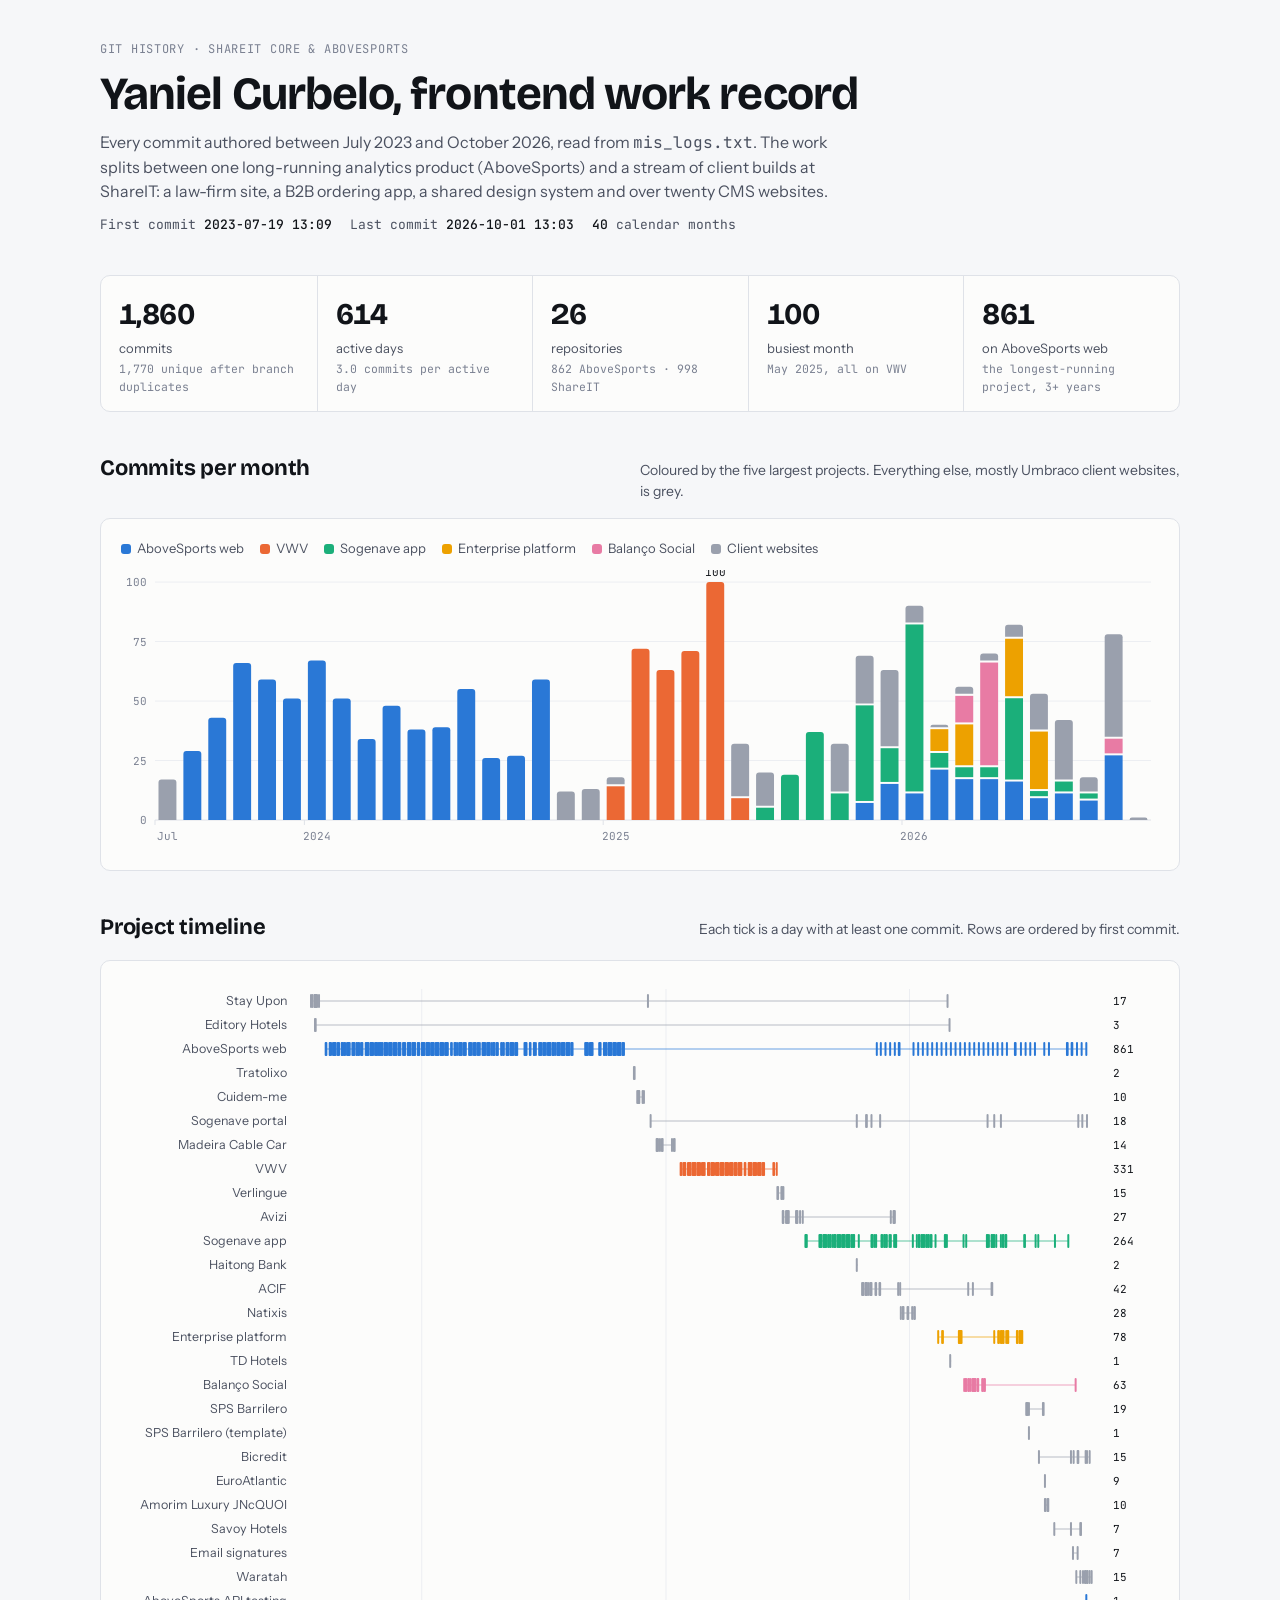
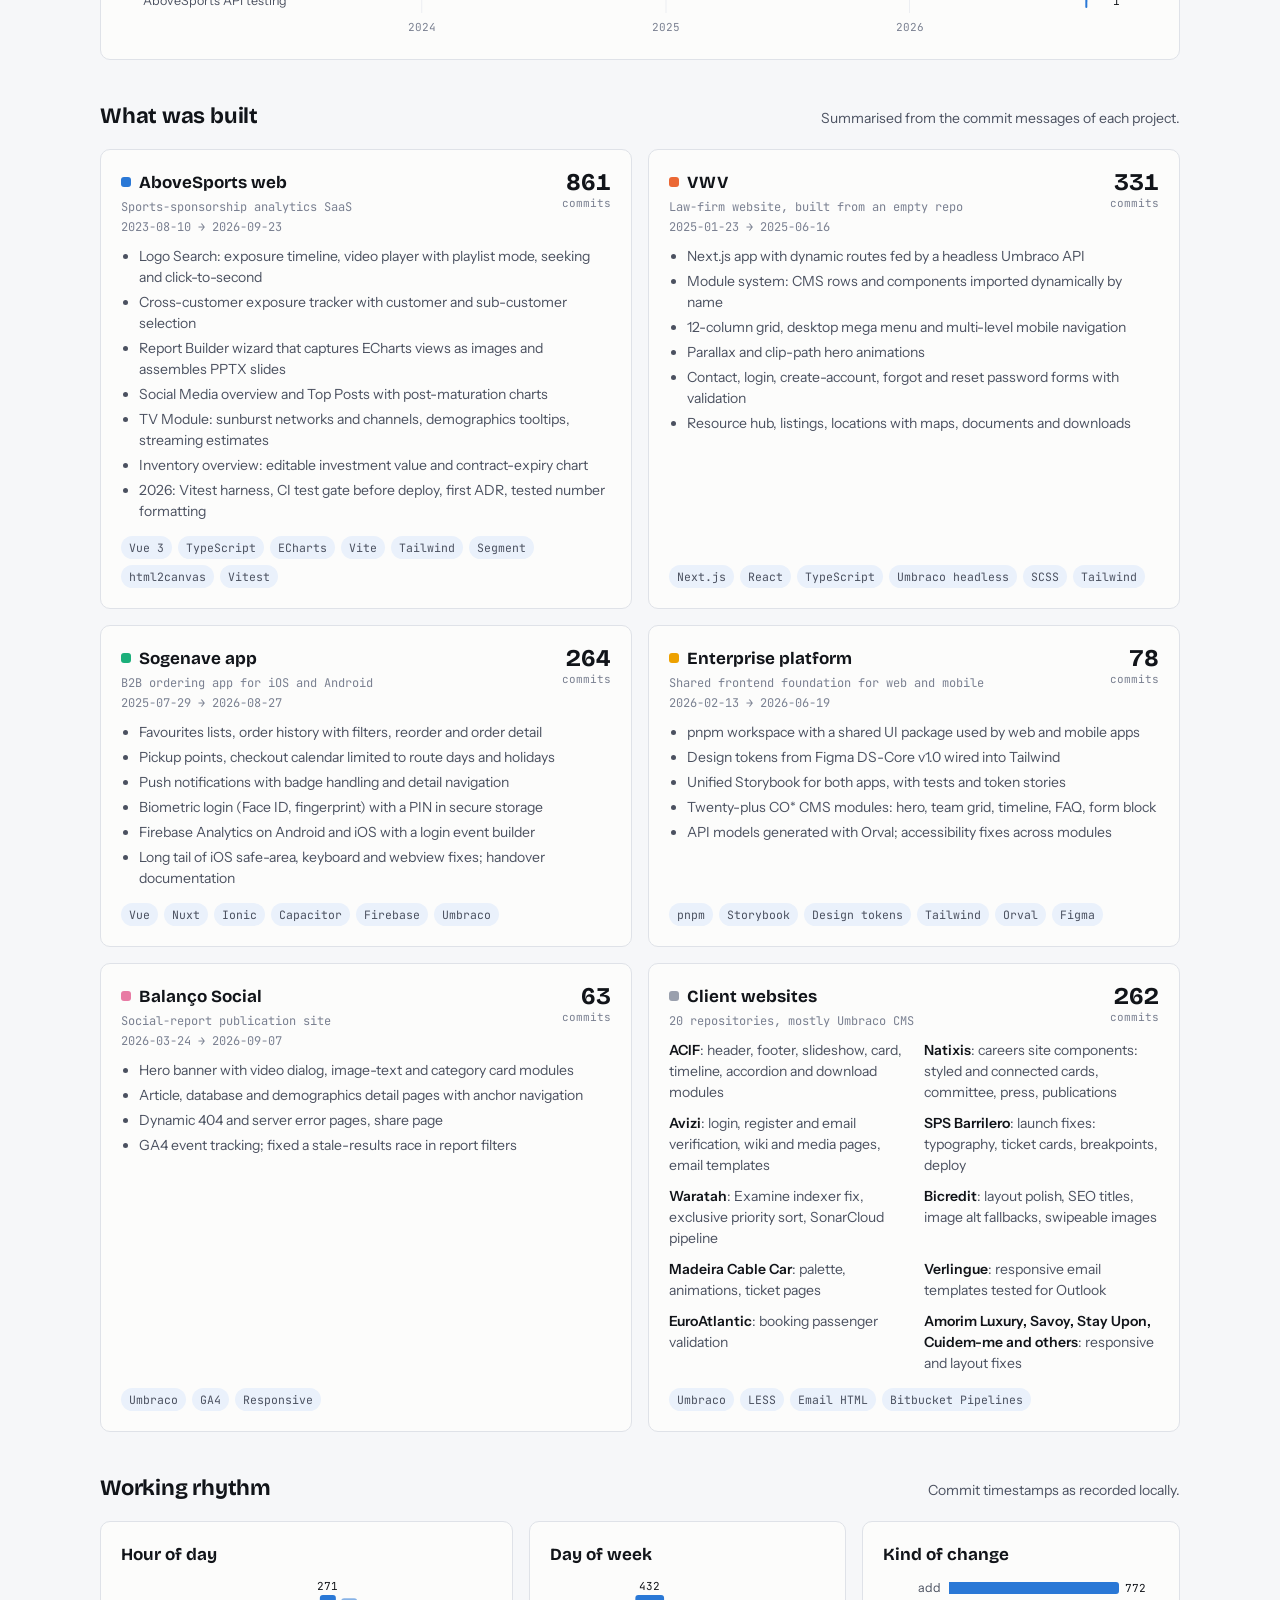
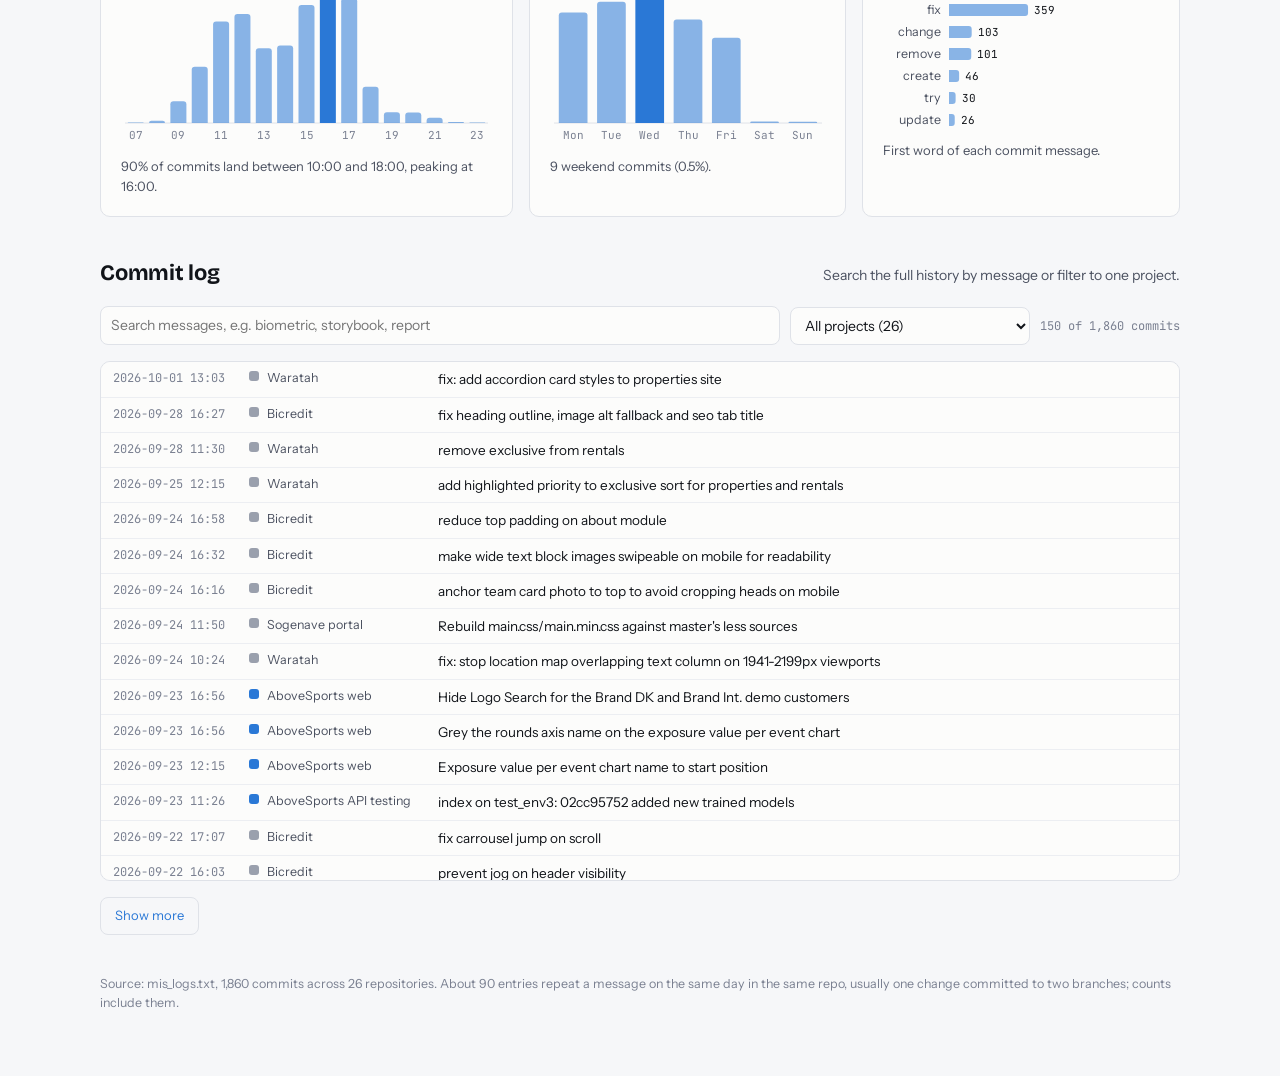
==== index.html @ 3df576a8 "add index.html" ====
<!doctype html>
<html lang="en">
<head>
<meta charset="utf-8">
<meta name="viewport" content="width=device-width, initial-scale=1">
<style>body{margin:0}img{max-width:100%}[hidden]{display:none!important}</style>
</head>
<body>
<title>Yaniel Curbelo Work Record</title>
<link rel="preconnect" href="https://fonts.googleapis.com">
<link rel="stylesheet" href="https://fonts.googleapis.com/css2?family=Bricolage+Grotesque:opsz,wght@12..96,500;12..96,700&family=Instrument+Sans:wght@400;500;600&family=JetBrains+Mono:wght@400;500&display=swap">
<style>
/* Layout: a single scanning column — summary strip, then volume over time, then where it went (projects), then how (rhythm), then the raw log. */
:root {
  --bg: #f6f7f9;
  --surface: #fcfcfb;
  --ink: #111419;
  --ink-2: #4b5160;
  --ink-3: #7a8091;
  --rule: #dfe2e8;
  --grid: #eceef2;
  --accent: #2a78d6;
  --chip: #eaf1fb;
  --s1: #2a78d6; --s2: #eb6834; --s3: #1baf7a; --s4: #eda100; --s5: #e87ba4; --s6: #9aa0ad;
  --f-display: "Bricolage Grotesque", "Segoe UI", system-ui, sans-serif;
  --f-body: "Instrument Sans", "Segoe UI", system-ui, sans-serif;
  --f-mono: "JetBrains Mono", ui-monospace, Consolas, monospace;
}
@media (prefers-color-scheme: dark) {
  :root:not([data-theme="light"]) {
    --bg: #101216; --surface: #1a1c21; --ink: #f3f4f6; --ink-2: #bcc1cc; --ink-3: #8a90a0;
    --rule: #2c3038; --grid: #24272e; --accent: #5598e7; --chip: #1c2a3d;
    --s1: #3987e5; --s2: #d95926; --s3: #199e70; --s4: #c98500; --s5: #d55181; --s6: #6b7180;
    color-scheme: dark;
  }
}
:root[data-theme="dark"] {
  --bg: #101216; --surface: #1a1c21; --ink: #f3f4f6; --ink-2: #bcc1cc; --ink-3: #8a90a0;
  --rule: #2c3038; --grid: #24272e; --accent: #5598e7; --chip: #1c2a3d;
  --s1: #3987e5; --s2: #d95926; --s3: #199e70; --s4: #c98500; --s5: #d55181; --s6: #6b7180;
  color-scheme: dark;
}
* { box-sizing: border-box; }
body { background: var(--bg); color: var(--ink); font-family: var(--f-body); font-size: 15px; line-height: 1.5; }
.wrap { max-width: 1120px; margin: 0 auto; padding: 40px 20px 64px; display: flex; flex-direction: column; gap: 40px; }
h1, h2, h3 { font-family: var(--f-display); text-wrap: balance; margin: 0; }
h1 { font-size: clamp(30px, 5vw, 46px); font-weight: 700; letter-spacing: -0.02em; line-height: 1.05; }
h2 { font-size: 22px; font-weight: 700; letter-spacing: -0.01em; }
h3 { font-size: 17px; font-weight: 700; }
p { margin: 0; }
.mono { font-family: var(--f-mono); font-variant-numeric: tabular-nums; }
.eyebrow { font-family: var(--f-mono); font-size: 12px; letter-spacing: 0.06em; text-transform: uppercase; color: var(--ink-3); }
.lede { color: var(--ink-2); max-width: 68ch; font-size: 16px; }
header { display: flex; flex-direction: column; gap: 12px; }
.range { font-family: var(--f-mono); font-size: 13px; color: var(--ink-2); display: flex; flex-wrap: wrap; gap: 6px 18px; }
.range b { color: var(--ink); font-weight: 500; }

section { display: flex; flex-direction: column; gap: 16px; }
.sec-head { display: flex; flex-wrap: wrap; align-items: baseline; justify-content: space-between; gap: 8px 16px; }
.sec-head p { color: var(--ink-2); font-size: 14px; max-width: 60ch; }
.panel { background: var(--surface); border: 1px solid var(--rule); border-radius: 10px; padding: 20px; min-width: 0; }

.kpis { display: grid; grid-template-columns: repeat(5, minmax(0, 1fr)); border: 1px solid var(--rule); border-radius: 10px; background: var(--surface); }
.kpi { padding: 16px 18px; display: flex; flex-direction: column; gap: 2px; border-left: 1px solid var(--rule); min-width: 0; }
.kpi:first-child { border-left: 0; }
.kpi .v { font-family: var(--f-display); font-size: 30px; font-weight: 700; letter-spacing: -0.02em; font-variant-numeric: tabular-nums; }
.kpi .l { font-size: 13px; color: var(--ink-2); }
.kpi .s { font-family: var(--f-mono); font-size: 11.5px; color: var(--ink-3); }
@media (max-width: 820px) {
  .kpis { grid-template-columns: repeat(2, minmax(0, 1fr)); }
  .kpi { border-left: 0; border-top: 1px solid var(--rule); }
  .kpi:nth-child(-n+2) { border-top: 0; }
  .kpi:nth-child(even) { border-left: 1px solid var(--rule); }
  .kpi:last-child { grid-column: 1 / -1; border-left: 0; }
}

.legend { display: flex; flex-wrap: wrap; gap: 6px 16px; font-size: 13px; color: var(--ink-2); }
.legend span { display: inline-flex; align-items: center; gap: 6px; }
.legend i { width: 10px; height: 10px; border-radius: 3px; display: inline-block; }
.chart { width: 100%; overflow-x: auto; }
.chart svg { display: block; }
svg text { fill: var(--ink-3); font-family: var(--f-mono); font-size: 11px; }
svg .lbl { fill: var(--ink-2); font-family: var(--f-body); font-size: 12.5px; }
svg .val { fill: var(--ink); font-size: 11px; }

.tip { position: fixed; z-index: 10; pointer-events: none; background: var(--surface); color: var(--ink); border: 1px solid var(--rule); border-radius: 8px; padding: 10px 12px; font-size: 13px; box-shadow: 0 6px 20px rgb(0 0 0 / 0.14); min-width: 170px; max-width: 280px; }
.tip .t { font-family: var(--f-mono); font-size: 12px; color: var(--ink-3); margin-bottom: 6px; }
.tip .r { display: flex; align-items: center; gap: 8px; justify-content: space-between; }
.tip .r span:first-child { display: inline-flex; align-items: center; gap: 6px; color: var(--ink-2); }
.tip i { width: 8px; height: 8px; border-radius: 2px; display: inline-block; }
.tip .tot { border-top: 1px solid var(--rule); margin-top: 6px; padding-top: 6px; font-weight: 600; }

.eras { display: grid; grid-template-columns: repeat(2, minmax(0, 1fr)); gap: 16px; }
@media (max-width: 760px) { .eras { grid-template-columns: 1fr; } }
.era { display: flex; flex-direction: column; gap: 10px; }
.era-top { display: flex; justify-content: space-between; align-items: flex-start; gap: 12px; }
.era-top .who { display: flex; flex-direction: column; gap: 2px; min-width: 0; }
.era-top .meta { font-family: var(--f-mono); font-size: 12px; color: var(--ink-3); }
.era .count { font-family: var(--f-display); font-weight: 700; font-size: 24px; line-height: 1; text-align: right; font-variant-numeric: tabular-nums; }
.era .count small { display: block; font-family: var(--f-mono); font-weight: 400; font-size: 11px; color: var(--ink-3); margin-top: 4px; }
.swatch { width: 10px; height: 10px; border-radius: 3px; display: inline-block; margin-right: 8px; vertical-align: 1px; }
.era ul { margin: 0; padding-left: 18px; color: var(--ink-2); font-size: 14px; display: flex; flex-direction: column; gap: 4px; }
.chips { display: flex; flex-wrap: wrap; gap: 6px; margin-top: auto; padding-top: 4px; }
.chip { font-family: var(--f-mono); font-size: 11.5px; background: var(--chip); color: var(--ink-2); padding: 3px 8px; border-radius: 999px; }
.era.wide { grid-column: 1 / -1; }
.sites { display: grid; grid-template-columns: repeat(auto-fill, minmax(230px, 1fr)); gap: 10px 20px; font-size: 14px; }
.sites div { color: var(--ink-2); min-width: 0; }
.sites b { color: var(--ink); font-weight: 600; }

.trio { display: grid; grid-template-columns: 1.3fr 1fr 1fr; gap: 16px; }
@media (max-width: 900px) { .trio { grid-template-columns: 1fr; } }
.trio .panel { display: flex; flex-direction: column; gap: 10px; }
.trio .note { font-size: 13px; color: var(--ink-2); }

.log-controls { display: flex; flex-wrap: wrap; gap: 10px; align-items: center; }
.log-controls input, .log-controls select { font: inherit; font-size: 14px; color: var(--ink); background: var(--surface); border: 1px solid var(--rule); border-radius: 8px; padding: 8px 10px; }
.log-controls input { flex: 1 1 260px; min-width: 0; }
.log-controls select { flex: 0 1 240px; min-width: 0; }
.log-controls input:focus-visible, .log-controls select:focus-visible, button:focus-visible { outline: 2px solid var(--accent); outline-offset: 2px; }
.log-count { font-family: var(--f-mono); font-size: 12px; color: var(--ink-3); }
.log { max-height: 520px; overflow: auto; border: 1px solid var(--rule); border-radius: 10px; background: var(--surface); }
.log table { width: 100%; border-collapse: collapse; font-size: 13.5px; }
.log td { padding: 7px 12px; border-top: 1px solid var(--grid); vertical-align: top; }
.log tr:first-child td { border-top: 0; }
.log td.d { font-family: var(--f-mono); font-size: 12px; color: var(--ink-3); white-space: nowrap; font-variant-numeric: tabular-nums; }
.log td.p { white-space: nowrap; color: var(--ink-2); font-size: 12.5px; }
.log td.m { width: 100%; }
.log mark { background: color-mix(in srgb, var(--s4) 35%, transparent); color: inherit; border-radius: 2px; }
@media (max-width: 600px) { .log td.p { display: none; } }
button.more { font: inherit; font-size: 13px; color: var(--accent); background: none; border: 1px solid var(--rule); border-radius: 8px; padding: 8px 14px; cursor: pointer; align-self: flex-start; }
footer { color: var(--ink-3); font-size: 12.5px; }
@media (prefers-reduced-motion: no-preference) { .bar-hit:hover + * { opacity: 1; } }
</style>

<div class="wrap">
  <header>
    <div class="eyebrow">Git history · ShareIT Core &amp; AboveSports</div>
    <h1>Yaniel Curbelo, frontend work record</h1>
    <p class="lede">Every commit authored between July 2023 and October 2026, read from <span class="mono">mis_logs.txt</span>. The work splits between one long-running analytics product (AboveSports) and a stream of client builds at ShareIT: a law-firm site, a B2B ordering app, a shared design system and over twenty CMS websites.</p>
    <div class="range" id="range"></div>
  </header>

  <div class="kpis" id="kpis"></div>

  <section>
    <div class="sec-head">
      <h2>Commits per month</h2>
      <p>Coloured by the five largest projects. Everything else, mostly Umbraco client websites, is grey.</p>
    </div>
    <div class="panel">
      <div class="legend" id="legend-month"></div>
      <div class="chart" id="chart-month" style="margin-top:12px"></div>
    </div>
  </section>

  <section>
    <div class="sec-head">
      <h2>Project timeline</h2>
      <p>Each tick is a day with at least one commit. Rows are ordered by first commit.</p>
    </div>
    <div class="panel"><div class="chart" id="chart-timeline"></div></div>
  </section>

  <section>
    <div class="sec-head">
      <h2>What was built</h2>
      <p>Summarised from the commit messages of each project.</p>
    </div>
    <div class="eras" id="eras"></div>
  </section>

  <section>
    <div class="sec-head">
      <h2>Working rhythm</h2>
      <p>Commit timestamps as recorded locally.</p>
    </div>
    <div class="trio">
      <div class="panel"><h3>Hour of day</h3><div class="chart" id="chart-hour"></div><p class="note" id="note-hour"></p></div>
      <div class="panel"><h3>Day of week</h3><div class="chart" id="chart-week"></div><p class="note" id="note-week"></p></div>
      <div class="panel"><h3>Kind of change</h3><div class="chart" id="chart-verb"></div><p class="note">First word of each commit message.</p></div>
    </div>
  </section>

  <section>
    <div class="sec-head">
      <h2>Commit log</h2>
      <p>Search the full history by message or filter to one project.</p>
    </div>
    <div class="log-controls">
      <input id="q" type="search" placeholder="Search messages, e.g. biometric, storybook, report" aria-label="Search commit messages">
      <select id="repo" aria-label="Filter by project"></select>
      <span class="log-count" id="log-count"></span>
    </div>
    <div class="log"><table><tbody id="log-body"></tbody></table></div>
    <button class="more" id="more" type="button">Show more</button>
  </section>

  <footer id="foot"></footer>
</div>
<div class="tip" id="tip" hidden></div>

<script>
const RAW = {"r":["ShareIT Core/stayupon","ShareIT Core/editory-hotels","AboveSports/web","ShareIT Core/tratolixo","ShareIT Core/cuidem-me","ShareIT Core/sogenave","ShareIT Core/madeira-cablecar","ShareIT Core/vwv","ShareIT Core/verlingue","ShareIT Core/avizi","ShareIT Core/sogenave-app","ShareIT Core/haitong-bank","ShareIT Core/acif","ShareIT Core/natixis","ShareIT Core/shareit-enterprise-platform","ShareIT Core/td-hotels","ShareIT Core/balanco-social","ShareIT Core/sps-barrilero","ShareIT Core/Spsbarrilero-repo","ShareIT Core/bicredit","ShareIT Core/euroatlantic","ShareIT Core/amorim-luxury-jncquoi","ShareIT Core/savoy-hotels","ShareIT Core/email_templates","ShareIT Core/waratah","AboveSports/api_testing"],"c":[["2023-07-19T13:09",0,"fix menu psotion on transition issue"],["2023-07-21T11:12",0,"fix resposive layout home first component"],["2023-07-21T15:42",0,"fis contact form"],["2023-07-21T15:44",0,"remove comments"],["2023-07-24T10:42",0,"add home responsive changes to upon-angels"],["2023-07-24T14:35",0,"add responsive to lateral menu"],["2023-07-25T12:19",0,"add fix to iphone visual issues"],["2023-07-25T18:50",1,"add bullets to services list"],["2023-07-26T10:09",1,"show bullets list in services (master)"],["2023-07-26T14:29",0,"fox responsive layout of room detail"],["2023-07-26T14:47",0,"set book now position"],["2023-07-27T10:48",0,"add responsive to book now dialog"],["2023-07-27T12:08",0,"set responsive of offers page"],["2023-07-28T15:45",0,"responsive contacts"],["2023-07-28T15:45",0,"responsive contacts"],["2023-07-31T15:01",0,"fix contacts page form responsive issue and iphone scroll view"],["2023-07-31T15:04",0,"remove comments"],["2023-08-10T19:23",2,"add mobile view to inventory page"],["2023-08-11T10:48",2,"add sponsor logos width in inventory"],["2023-08-11T11:07",2,"add absolute path to inventory css file"],["2023-08-11T16:32",2,"add analytics controller and register overview inventory and sponsorshiptracker"],["2023-08-16T11:50",2,"add track to all routes"],["2023-08-16T16:49",2,"add tracking events"],["2023-08-17T12:15",2,"segment tracking lint issues"],["2023-08-17T18:50",2,"change date picker arrows order for mobile view"],["2023-08-18T16:02",2,"remove dates to query params for request for overview and tv-modules_1"],["2023-08-18T19:36",2,"remove dates range for request (2)"],["2023-08-21T11:33",2,"remove dates start and ends from querys"],["2023-08-21T12:19",2,"remove forceupdate if dates changed"],["2023-08-21T13:34",2,"remove test code"],["2023-08-21T15:09",2,"show all number of datepicker for 1024-1098px screen view"],["2023-08-22T11:44",2,"change font size in tournament selector date picker responsive"],["2023-08-22T11:44",2,"change font size in tournament selector date picker responsive"],["2023-08-22T12:22",2,"disable tournament pciker fpor random data"],["2023-08-22T12:22",2,"disable tournament pciker fpor random data"],["2023-08-22T14:52",2,"add margin bottom to cintent for responsive view"],["2023-08-22T14:52",2,"add margin bottom to cintent for responsive view"],["2023-08-23T12:42",2,"add no tournaments placeholder translation"],["2023-08-23T15:28",2,"add padding to bottom for settings page"],["2023-08-24T14:44",2,"fix for datapicker macOS issue"],["2023-08-24T15:30",2,"show NoData for Exposure Value Per SponsorShip component"],["2023-08-25T15:39",2,"fix ViewersPerChannel graph showing data logic"],["2023-08-28T20:15",2,"solve total viewers selector league issue"],["2023-08-29T15:43",2,"add routes and containers components for Logo Search"],["2023-08-30T10:29",2,"add logo search filter main component"],["2023-08-30T11:10",2,"add readonly to tournament picker input"],["2023-09-03T11:16",2,"Logo Search general filters layout"],["2023-09-03T15:11",2,"add game info component grid"],["2023-09-04T16:17",2,"add logo search detail layout"],["2023-09-04T17:14",2,"create logo TimeLine component"],["2023-09-04T18:36",2,"change navigation segment tracking pages to Camel Case format"],["2023-09-05T13:02",2,"add echart example component"],["2023-09-05T15:09",2,"change trackEvent to createEvent endpoint (Segment)"],["2023-09-05T17:11",2,"add timeline generic component chart"],["2023-09-07T17:16",2,"add logo state store and get overview backend data"],["2023-09-08T16:33",2,"add backend overview"],["2023-09-11T11:01",2,"get game date from metadata logo search game component"],["2023-09-11T15:58",2,"get logo serach detail data from api"],["2023-09-12T19:24",2,"add video pleyer and logo times exposure data"],["2023-09-13T13:16",2,"add responsove render to exposure value per category circle component"],["2023-09-13T13:41",2,"fix lint issues in exposure value per category responsive issue"],["2023-09-14T12:21",2,"add viwers and coverage components and top channels component and data"],["2023-09-14T17:08",2,"add total coverage data"],["2023-09-15T15:44",2,"add grpahs styles and translations"],["2023-09-19T11:56",2,"add data to viewers and coverage graphs"],["2023-09-19T12:40",2,"add padding to total coverage component"],["2023-09-19T12:44",2,"fix lint issues"],["2023-09-19T14:33",2,"add colors for exposure value per category circle component"],["2023-09-19T14:49",2,"only public guids for queries"],["2023-09-20T14:51",2,"set order to data and colors in viewers and coverage graph"],["2023-09-21T11:42",2,"add 1 decimal to percentage exposure value per category"],["2023-09-21T11:42",2,"add 1 decimal to percentage exposure value per category"],["2023-09-21T12:50",2,"add infobox to exposure value title"],["2023-09-21T12:50",2,"add infobox to exposure value title"],["2023-09-21T14:44",2,"add sorting to top channles component"],["2023-09-21T15:39",2,"add sort by itme and later by order in top channels"],["2023-09-22T11:26",2,"change sorting top channels"],["2023-09-22T13:28",2,"add grouped legend to exposure value per category component"],["2023-09-22T14:22",2,"change sort methid top channels"],["2023-09-25T10:28",2,"add startdate first in coverage time grpah"],["2023-09-25T12:20",2,"add fixed colors to coverage time and viewers per programme graph"],["2023-09-25T15:39",2,"add order to broadcast items grphs"],["2023-09-25T16:21",2,"ad fixedColors"],["2023-09-26T12:38",2,"fix legend of viewers and coverage programme types and validation for viewers graph"],["2023-09-26T14:14",2,"add gap space in viewers and coverage programme graph"],["2023-09-26T15:10",2,"new gao legend"],["2023-09-28T15:47",2,"add time expsore graph and logo search queries"],["2023-09-29T11:40",2,"fix fixed colors to graphs"],["2023-09-29T13:37",2,"add fixed dates to graphs"],["2023-10-02T13:59",2,"fix viewers per league and channel teleport title jumping"],["2023-10-03T14:15",2,"render all logos and add scroll to timeline logo exposure"],["2023-10-03T18:47",2,"add custom label to timeline logo exposure"],["2023-10-03T23:31",2,"add custom legend dimensions timeline"],["2023-10-04T13:18",2,"reset fixedColor when tournament picker changed value"],["2023-10-09T19:28",2,"add reactivity to elements of graph coverage and prgramme type"],["2023-10-10T13:22",2,"merge ExposureValuePerCategory component"],["2023-10-10T15:49",2,"refactor provide inject declartions for lint errors"],["2023-10-10T16:15",2,"fix error for updateCoverageAndViewersLegends"],["2023-10-11T13:16",2,"set manual-update and setOption for echart.vue component"],["2023-10-11T14:02",2,"ExposureValuePerCategory translation key as html"],["2023-10-12T13:34",2,"add x-estimated-values request headers"],["2023-10-13T14:16",2,"add tootltip teleport for predicted data"],["2023-10-13T17:16",2,"add mock estimated data render function"],["2023-10-16T12:28",2,"add estimated values to channels"],["2023-10-16T15:52",2,"show include streaming only for estimated markets"],["2023-10-17T14:37",2,"remove thumbnails of exposures logos"],["2023-10-17T14:51",2,"render logo for estimated games"],["2023-10-17T15:00",2,"add fixed span to estimated render values instead of percentual"],["2023-10-18T10:28",2,"reduce blur of estimated data render"],["2023-10-18T14:04",2,"add logos density component"],["2023-10-18T16:21",2,"reproduce video when hover on game"],["2023-10-19T11:07",2,"change segment event endpoint"],["2023-10-19T14:57",2,"add logo search description modal component"],["2023-10-19T20:11",2,"add total exposure time to logo detail"],["2023-10-20T13:55",2,"add total exposure time popup"],["2023-10-20T18:18",2,"add playlist mode to exposure time logos"],["2023-10-20T19:20",2,"add scroll to logo exposure list on playlist mode"],["2023-10-23T13:55",2,"add video controls"],["2023-10-23T14:26",2,"add time linear progress video"],["2023-10-23T18:00",2,"add mute and unmute video controls"],["2023-10-24T13:47",2,"add responsive filter to logo exposure graph"],["2023-10-24T17:06",2,"add autorise graph"],["2023-10-25T14:27",2,"fix icons player and fas forward video"],["2023-10-25T15:51",2,"add LogoSerach FeatureFlag"],["2023-10-25T16:18",2,"add LogoSearch translation keys"],["2023-10-25T18:23",2,"add click to second in timeline exposure graph"],["2023-10-25T18:23",2,"add click to second in timeline exposure graph"],["2023-10-26T14:00",2,"add streaming calculation feature flag"],["2023-10-26T16:33",2,"sort timeline logos by exposures times"],["2023-10-26T16:33",2,"sort timeline logos by exposures times"],["2023-10-26T16:42",2,"change timestamp background color exposures graph"],["2023-10-26T16:42",2,"change timestamp background color exposures graph"],["2023-10-26T18:19",2,"add format to dates in logo serach query"],["2023-10-26T18:19",2,"add format to dates in logo serach query"],["2023-10-28T20:44",2,"add colors of logos from backend (commented)"],["2023-10-28T20:44",2,"add colors of logos from backend (commented)"],["2023-10-28T22:03",2,"fix datepciker tournaments issue"],["2023-10-28T22:03",2,"fix datepciker tournaments issue"],["2023-10-30T10:34",2,"fix logos search for every key"],["2023-10-30T10:34",2,"fix logos search for every key"],["2023-10-30T11:08",2,"merge logo search into release_candidate"],["2023-10-30T13:17",2,"fix datepicker games dates and event date in loo search to default"],["2023-10-30T13:17",2,"fix datepicker games dates and event date in loo search to default"],["2023-10-30T14:14",2,"set scrolled item to second position in playlist mode"],["2023-10-30T14:14",2,"set scrolled item to second position in playlist mode"],["2023-10-30T15:36",2,"add video seeking"],["2023-10-30T15:36",2,"add video seeking"],["2023-10-30T15:48",2,"add isplaying to video seeking"],["2023-10-30T15:48",2,"add isplaying to video seeking"],["2023-10-30T17:20",2,"fix bug with serach logo input"],["2023-10-30T17:20",2,"fix bug with serach logo input"],["2023-10-30T17:20",2,"fix bug with serach logo input"],["2023-10-31T13:11",2,"add estimated values header to service controller"],["2023-10-31T13:40",2,"fix sortID issue for logo search"],["2023-10-31T13:40",2,"fix sortID issue for logo search"],["2023-11-02T19:45",2,"add cross customers checkoboxes"],["2023-11-03T18:34",2,"fix isAllCustomers flag break issue"],["2023-11-06T15:06",2,"add customers ids in string format"],["2023-11-07T14:27",2,"add all customers ids"],["2023-11-07T15:47",2,"add reduced ids customers"],["2023-11-08T13:24",2,"add settings customerPublicGuid"],["2023-11-08T14:19",2,"reomve duplicate brands is sponsorships selector"],["2023-11-08T15:41",2,"add all sponsor ids by defualt"],["2023-11-09T12:22",2,"fix legends viewers per leagues"],["2023-11-09T12:22",2,"fix legends viewers per leagues"],["2023-11-09T12:24",2,"fix viewers per league legends issue"],["2023-11-09T12:24",2,"fix viewers per league legends issue"],["2023-11-09T12:28",2,"fix lint issues"],["2023-11-09T12:28",2,"fix lint issues"],["2023-11-09T15:19",2,"add exposure value per customer query"],["2023-11-10T11:55",2,"add expsosure value per customer total value"],["2023-11-10T16:51",2,"add graph layout"],["2023-11-13T21:40",2,"add subcustomers menu"],["2023-11-14T12:53",2,"add sucvustomer filtered menu"],["2023-11-14T19:09",2,"add subcustomers ids"],["2023-11-15T15:47",2,"improve customers code"],["2023-11-16T15:11",2,"added all subcustomers"],["2023-11-16T15:20",2,"fix lint issues for subcustomers"],["2023-11-17T14:10",2,"fix build issues"],["2023-11-17T14:10",2,"fix reports build issues"],["2023-11-20T11:39",2,"add overview cross customers graph"],["2023-11-20T12:16",2,"hide ExposureValuePerCustomer graph if no active sponsorshiop are selecte"],["2023-11-20T14:58",2,"add selector of customers in croos customers overview"],["2023-11-20T15:26",2,"add percentage and abosulte mixture values to streaming estimated model rende"],["2023-11-21T12:07",2,"add percentage of maximum value to estimated render and fixes time axis"],["2023-11-21T12:55",2,"fix set only customers ids"],["2023-11-21T19:17",2,"add category filter in exposure customers"],["2023-11-22T13:58",2,"remove disable from subcustomers"],["2023-11-22T16:02",2,"add custom styled categories selector"],["2023-11-22T19:10",2,"add exposure customer and subcustomer selectors layout"],["2023-11-23T11:19",2,"add search to sele"],["2023-11-23T15:58",2,"add useCustomerSelection hook and refactor customerdropdown"],["2023-11-24T12:21",2,"add subcustomers select logic to exposure vale per customer"],["2023-11-27T15:10",2,"overview graph customers and sub customers select completed"],["2023-11-27T15:39",2,"fix reduce array error for subcustomers"],["2023-11-27T15:39",2,"fix reduce array error for subcustomers"],["2023-11-27T15:39",2,"fix reduce array error for subcustomers"],["2023-11-28T13:09",2,"add posibiblity to unselect all sub customers"],["2023-11-28T15:49",2,"change all subcustomers text for rightsHoldertype"],["2023-11-28T16:17",2,"remove disabled style to all users"],["2023-11-28T16:22",2,"add opcatity 0 to customers menu"],["2023-11-28T16:47",2,"change change customer button desing"],["2023-11-29T15:53",2,"hotfix percentage streaming-model"],["2023-11-29T15:53",2,"hotfix percentage streaming-model"],["2023-11-29T15:53",2,"hotfix percentage streaming-model"],["2023-11-29T16:31",2,"hide brands per sponsorships"],["2023-11-29T16:49",2,"fix change user layout"],["2023-11-29T16:49",2,"fix change user layout"],["2023-11-30T11:27",2,"add tenantr logo for all customers selected"],["2023-11-30T13:10",2,"show logo from tenenant or current user"],["2023-11-30T13:54",2,"change font weight for customer button"],["2023-11-30T14:07",2,"add fill prop to icons in menu"],["2023-11-30T16:20",2,"update design for customers menu"],["2023-11-30T18:52",2,"fix sposnors menu"],["2023-12-04T10:03",2,"resize customer menu boxes"],["2023-12-04T11:33",2,"fix sponsors selection"],["2023-12-05T15:50",2,"add single exposure customers and fixed bar width"],["2023-12-05T16:07",2,"show expsoure customers when only one partnet is selected"],["2023-12-06T16:21",2,"add scroll to exposure customers graph"],["2023-12-06T19:28",2,"remove estimated data label"],["2023-12-06T19:28",2,"remove estimated data label"],["2023-12-06T19:28",2,"remove estimated data label"],["2023-12-07T15:32",2,"better scroll exposure customers value"],["2023-12-07T15:47",2,"add min width to scroll container in exposure customers graph"],["2023-12-11T09:54",2,"fix min width expsoure customers"],["2023-12-11T11:21",2,"prevent customers and subcustomers dorpdowns close"],["2023-12-11T13:04",2,"add predicted label to tv viewers"],["2023-12-11T13:04",2,"add predicted label to tv viewers"],["2023-12-11T13:04",2,"add predicted label to tv viewers"],["2023-12-11T14:21",2,"add scroll to expsure per sponsorships"],["2023-12-11T19:40",2,"add selected customers detail layout"],["2023-12-12T11:21",2,"fix filter by category in exdpsure per customer"],["2023-12-12T15:29",2,"change controller endpoint for sponsorshiptracker"],["2023-12-12T16:59",2,"add valuePerNameAndCategories filter in customer detail component"],["2023-12-12T19:45",2,"add categories list in detail customer"],["2023-12-13T15:20",2,"add filter by category to customer detail"],["2023-12-14T12:15",2,"first approach to toal exposure value for selected customers"],["2023-12-14T16:32",2,"add responsive total value in exposure customer graph"],["2023-12-14T17:08",2,"fix sponsorships value graph resposive for small screen"],["2023-12-14T17:15",2,"customer detail remove logs"],["2023-12-14T17:23",2,"merge cros customers expsore tracker"],["2023-12-14T18:35",2,"add total value percent graph reactivity"],["2023-12-15T10:54",2,"add customer parent in customer detail"],["2023-12-15T10:58",2,"add overflow for sponsorships graph"],["2023-12-15T11:04",2,"fix lint"],["2023-12-18T14:29",2,"add hover opacity in customer graph"],["2023-12-18T15:26",2,"remove zero value categories from customer graph"],["2023-12-18T15:30",2,"fix lint"],["2023-12-19T11:30",2,"add reactivity to filter by category total value in customers graph"],["2023-12-19T11:50",2,"remove logs"],["2023-12-19T16:20",2,"prepare reports for cross customers"],["2023-12-20T14:17",2,"add customers reports charts"],["2023-12-20T16:52",2,"add total values for customers chart on reports"],["2023-12-20T18:13",2,"create customers and total charts"],["2023-12-21T17:47",2,"create overview reports object and call"],["2023-12-22T11:16",2,"add customers reports"],["2023-12-22T11:23",2,"hide customers reports charts"],["2023-12-22T16:02",2,"add position fixed and hide charts for reports"],["2023-12-26T12:00",2,"add exposure event report chart"],["2023-12-26T12:03",2,"lint issues"],["2023-12-26T14:40",2,"add formatted label to reports charts"],["2023-12-27T09:49",2,"add total values to exposure in event reports chart"],["2023-12-27T09:54",2,"fix lint"],["2023-12-27T14:41",2,"add sponsorshipRequestReport object to store configuration"],["2023-12-28T11:01",2,"add over subcustomer background color"],["2024-01-01T15:58",2,"add no data image for some customers"],["2024-01-02T12:10",2,"put conditional render inside the customers component"],["2024-01-02T14:21",2,"imporve no data charts for reports"],["2024-01-02T14:27",2,"delete noImageBase64 file"],["2024-01-02T15:00",2,"render reports charts for only one customer fix"],["2024-01-02T18:14",2,"add reports for only one category"],["2024-01-02T18:20",2,"fix lint"],["2024-01-03T12:31",2,"add tenant name to customers menu for multiple customers"],["2024-01-03T13:36",2,"change sub customer text for federation tenant"],["2024-01-04T12:40",2,"tournament selector issue"],["2024-01-04T15:46",2,"add tenant name for sub customers of active customer"],["2024-01-04T15:50",2,"fix lint"],["2024-01-05T11:11",2,"change selec unselect all behaviour in customer menu"],["2024-01-05T12:14",2,"update checkboxes colors"],["2024-01-05T15:59",2,"add border to report chart"],["2024-01-08T09:39",2,"remove outline for checkoboxes focus"],["2024-01-08T11:32",2,"remoive double click for unslect all customers"],["2024-01-08T11:46",2,"add white space nowrap to categoty selector"],["2024-01-08T16:28",2,"reduce font in event report chart"],["2024-01-08T17:23",2,"fix splitLine in report event chart"],["2024-01-09T16:40",2,"reduce opacity of x axis line in event graph"],["2024-01-09T18:31",2,"add loading state to reports when are not ready"],["2024-01-10T09:34",2,"set 15 seconds delay for customers reports ready"],["2024-01-10T10:39",2,"reset report is ready in navigation"],["2024-01-10T12:14",2,"remove hover the customer charts when at least one customer is selected"],["2024-01-10T15:52",2,"reduce size of pillars again"],["2024-01-11T11:13",2,"add scroll to sponsors list"],["2024-01-11T11:17",2,"fix lint"],["2024-01-11T16:36",2,"ensure correct format of data for reports before download"],["2024-01-11T18:06",2,"remove loading fromgit status"],["2024-01-11T18:09",2,"hide report charts"],["2024-01-12T11:55",2,"add preferred customer selector to settings page"],["2024-01-12T14:41",2,"set preferred customer in settings"],["2024-01-12T16:04",2,"build payload for correct update user settings"],["2024-01-12T17:22",2,"update api queries"],["2024-01-15T11:19",2,"hide TvModule3.0 components"],["2024-01-15T11:27",2,"comment TvModule3.0 components import"],["2024-01-15T15:41",2,"fix scroll exposure value per sponsorships (again)"],["2024-01-16T12:49",2,"add unselect option to preferred customer"],["2024-01-16T16:10",2,"fix customer detail for filtered categories"],["2024-01-16T17:51",2,"fix scroll"],["2024-01-17T11:06",2,"fix exposure value per sponsorship layout in overview page"],["2024-01-17T13:22",2,"fix download reports empty dates issue"],["2024-01-18T11:07",2,"hide coverage time until tv module 3.0 release"],["2024-01-18T17:08",2,"add mock error to launch subscription expired modal"],["2024-01-19T14:31",2,"add call to renew sales when subscription expired"],["2024-01-19T17:49",2,"hotfix customer dropdown show customers"],["2024-01-19T17:49",2,"hotfix customer dropdown show customers"],["2024-01-22T10:26",2,"move showIncludeStreaming to torunament selector endpoint"],["2024-01-23T17:16",2,"add getAvailableFeaturesList report builder"],["2024-01-24T13:04",2,"build reports buiilder layout"],["2024-01-24T17:36",2,"add feature and user render in reports builder"],["2024-01-25T10:54",2,"add subcustomers to user selection in report builder"],["2024-01-25T13:04",2,"imporve styles and hover intercation in report builder"],["2024-01-25T15:40",2,"create reports builder store and styles scss file"],["2024-01-25T17:19",2,"add set sponsorships ids in report builder store"],["2024-01-26T10:28",2,"remove duplicate sponsor from partner selection in builder reports"],["2024-01-26T17:38",2,"add translations report builder"],["2024-01-29T12:16",2,"add handle click customer parent dropdown selection"],["2024-01-29T14:42",2,"add selection customers ids for report builder"],["2024-01-29T16:20",2,"add reports builder validation"],["2024-01-30T11:10",2,"add new hover checkbox design for report builder"],["2024-01-30T16:19",2,"add exposure tracker render graph"],["2024-01-30T17:04",2,"change buttons hover state in report builder"],["2024-01-31T10:40",2,"render only graphs in report builder"],["2024-01-31T11:26",2,"update names of graphs in report builder"],["2024-01-31T14:23",2,"add condition for reports available and mock generate report"],["2024-02-01T11:06",2,"pull swagger"],["2024-02-01T12:28",2,"create basic menu for price rates"],["2024-02-01T13:19",2,"add price rate type header"],["2024-02-01T17:51",2,"put headers as payload for reports builder endpoints"],["2024-02-01T19:01",2,"fix build"],["2024-02-02T10:43",2,"add reports builder requests"],["2024-02-02T12:11",2,"add delay to render chart report builder"],["2024-02-02T14:59",2,"fix sponsorships ids issue in report builder"],["2024-02-02T16:39",2,"add report builder validation hint condition"],["2024-02-05T14:22",2,"change report service and remove sposnsorships tracker report store"],["2024-02-05T15:18",2,"remove console logs"],["2024-02-05T17:40",2,"add notification pop up and modal selector styles"],["2024-02-06T11:14",2,"add translations to metrics menu cpm rates"],["2024-02-06T13:24",2,"add charts ready for features in reports builder"],["2024-02-06T16:44",2,"add resposnive title to metrics menu"],["2024-02-07T12:04",2,"change color metrics menu"],["2024-02-07T15:40",2,"change columns to reports history"],["2024-02-08T11:25",2,"add hover style to report history items"],["2024-02-08T14:24",2,"change styles in cpm rates metrics menu"],["2024-02-08T15:47",2,"add hover radiobutton styles cpm rates"],["2024-02-09T10:01",2,"change popup notification timeout to 15 seconds by default"],["2024-02-09T11:57",2,"add detail tooltip report history"],["2024-02-09T15:24",2,"add description and delete components to new reports histpry layout"],["2024-02-14T11:25",2,"change reactivity for steps in report builder"],["2024-02-14T15:26",2,"add vite config for localhost"],["2024-02-14T15:34",2,"change labels for testing envs API"],["2024-02-15T14:22",2,"fix filter data by sponsor in exposure value per partner chart"],["2024-02-15T14:57",2,"fix scroll issue and add separation in bars to exposure value per partner"],["2024-02-19T10:26",2,"add localhost config to command serve in vite config"],["2024-02-19T14:27",2,"change sponsor elements order sort and create basic slide for reports"],["2024-02-19T15:23",2,"get base64 image from table element"],["2024-02-19T16:20",2,"refactor get image from html sponsor element for reports"],["2024-02-19T17:09",2,"add sponsors table layout for reports"],["2024-02-20T11:11",2,"add images to html to base64 image"],["2024-02-20T12:48",2,"revert vite config for localhost"],["2024-02-20T12:48",2,"revert vite config for localhost"],["2024-02-20T13:01",2,"revert vite localhost config"],["2024-02-20T15:16",2,"ensure to build report even when some graphs do not have data"],["2024-02-21T09:22",2,"fix featureIds selector issue"],["2024-02-21T12:06",2,"add vite config for testing in localhost"],["2024-02-21T12:06",2,"add vite config for testing in localhost"],["2024-02-23T16:09",2,"test render pptx"],["2024-02-26T17:10",2,"add SoMe Facebook all partnets private data graphs to report builder render"],["2024-02-26T17:25",2,"change bars colors in TotalEngagementsList-chart"],["2024-02-27T15:52",2,"fix render some charts report builder"],["2024-02-27T17:37",2,"add reaction components to report builder"],["2024-02-28T16:39",2,"add privacy graphs social media in report builder"],["2024-02-28T16:43",2,"remove border to fully colors charts in report builder"],["2024-02-29T11:33",2,"change width for question mark component"],["2024-02-29T12:38",2,"add hover color to metrics menu element"],["2024-02-29T16:16",2,"add metrics menu static behaviour"],["2024-03-01T11:09",2,"fix flashing, backgorund and transition in metrics menu"],["2024-03-01T13:58",2,"add is modal backdrop flag to layout component"],["2024-03-04T10:11",2,"add including and excluding streaming titel in pop-up notification"],["2024-03-04T16:21",2,"add reach and impressions graph"],["2024-03-05T11:44",2,"remove total titel from total reach graph"],["2024-03-05T12:12",2,"changes in labes opst frequency graph"],["2024-03-05T13:05",2,"update impressions and reach grpah title and hover average texts in post frequency"],["2024-03-05T15:56",2,"add post frequency graph to report builder render"],["2024-03-06T18:18",2,"add feature flag to cpm rates"],["2024-03-07T14:50",2,"fix reactivity in datepicker for logo search"],["2024-03-12T13:20",2,"change post requency and reach iompressionas charts to bars"],["2024-03-13T17:16",2,"add post frequency chart data format to report"],["2024-03-14T11:39",2,"add reach an d impressionas report builder chart dates"],["2024-03-15T13:17",2,"improve report download flow"],["2024-03-18T10:09",2,"add notification report only when click"],["2024-03-18T13:55",2,"add dateIntervalGroupBy param to PostFrequency and ReachAndImpressions services"],["2024-03-18T14:22",2,"fix feedback issues reports ux imporve"],["2024-03-18T15:06",2,"remove progress bar form top page"],["2024-03-20T11:09",2,"add date interval gruop logic in post frequency and reach and impressions charts"],["2024-03-20T11:50",2,"set public default privacy in social media"],["2024-03-20T15:36",2,"get privacy for social media in reports"],["2024-03-20T16:13",2,"add comment related with report builder ready"],["2024-03-21T17:07",2,"create burger menu dopdown"],["2024-03-22T11:59",2,"add style to profile user options"],["2024-03-25T15:07",2,"add logic for login onboarding process"],["2024-03-25T18:06",2,"add platform guide route component"],["2024-03-26T09:48",2,"create platfrom guide page layout"],["2024-03-26T12:32",2,"add platform guide header button"],["2024-03-26T13:07",2,"add platform guide page translations keys"],["2024-03-26T16:07",2,"add platform guide onboarding component"],["2024-03-28T09:05",2,"add mocke platform guide data"],["2024-03-28T15:07",2,"add graph platform guide component"],["2024-03-28T16:11",2,"add srcoll platform guide feature"],["2024-03-28T17:08",2,"add platform guide scroll index feature"],["2024-04-01T12:29",2,"add header button access to platform guide"],["2024-04-01T14:15",2,"remove only child feature in report builder selection wizard"],["2024-04-02T13:02",2,"create methodology page"],["2024-04-02T16:24",2,"change p tags for list elements in tangibles calculation component"],["2024-04-03T12:06",2,"create examples of tangibles calculation component"],["2024-04-03T20:40",2,"add table data and source providers layout"],["2024-04-04T12:39",2,"add data and sources providers table elements"],["2024-04-04T13:42",2,"add methodology translations"],["2024-04-04T17:28",2,"add methodology page translations"],["2024-04-05T15:54",2,"fix env variables for testing 1 (merge issue with QA)"],["2024-04-08T13:46",2,"add layout for responsive burquer menu"],["2024-04-08T15:44",2,"add menu navigation items to reponsive burquer menu"],["2024-04-08T17:52",2,"add markdown content for tangibles calculation component"],["2024-04-09T17:52",2,"reports charts render when selected"],["2024-04-10T11:53",2,"add isfeatureleaf filter for report builder service call"],["2024-04-11T17:58",2,"map features names in reports builder"],["2024-04-12T15:12",2,"add second child selectable in report feature"],["2024-04-15T12:47",2,"add social media charts datatypekey conditional render"],["2024-04-15T16:28",2,"get methodology markdown content from service"],["2024-04-15T16:28",2,"add get methodology markdown content"],["2024-04-17T10:51",2,"select parent feature when child is selected"],["2024-04-17T11:48",2,"add logic to select prents of feature childs selected"],["2024-04-17T15:10",2,"start TvModule reports charts and improve reports components folders structure"],["2024-04-17T16:55",2,"get tv module viewers and attendance data"],["2024-04-18T13:11",2,"create tv viewers and attendance basic chart"],["2024-04-18T17:21",2,"add colors and style to viewers and attendance chart in reports"],["2024-04-19T11:53",2,"create demographics reports charts"],["2024-04-19T11:57",2,"add conditional render for reports demographics charts"],["2024-04-22T17:31",2,"create viewers and attendance per league reports charts"],["2024-04-23T11:12",2,"add map to scial media charts for build reports object later"],["2024-04-23T15:33",2,"get base64 of total reactions social media reports"],["2024-04-23T17:23",2,"build report object with socialmedia total reactions chart"],["2024-04-23T17:40",2,"add 'data:image/png;base64,' string to social media total reactions slide"],["2024-04-24T12:40",2,"refactor init action in reports builder store"],["2024-04-24T16:09",2,"add SocialMediaExposureEngagementsSlide chart to reports builder store inint"],["2024-04-24T16:53",2,"refactor get base64 images form graph images store"],["2024-04-24T17:15",2,"increase get image time for total recations"],["2024-04-29T11:01",2,"add platfrom name to social media slides configuration"],["2024-04-29T16:24",2,"add total engagements reports slide"],["2024-04-29T17:11",2,"add totla engagements chart to reports builder configuration"],["2024-04-30T10:34",2,"try scale html2canvas images"],["2024-04-30T11:12",2,"try increase legend font size"],["2024-04-30T12:20",2,"try font style of legend Total Engagements chart"],["2024-04-30T12:40",2,"try again font style of legend Total Engagements chart"],["2024-04-30T15:57",2,"try again font style woth 11px of legend Total Engagements chart"],["2024-04-30T15:59",2,"try again font style woth 11px and color black of legend Total Engagements chart"],["2024-04-30T16:08",2,"try again legend Total Engagements chart"],["2024-04-30T17:21",2,"add impressionas and reaches feature to report builder"],["2024-05-02T13:01",2,"add totalImpressionsAndReaches reports chart"],["2024-05-02T17:30",2,"fix total engagements build reports signal"],["2024-05-02T17:49",2,"add SocialMediaTopPerformingPostsSlide build signal"],["2024-05-03T10:24",2,"fix total recah and impressions chart when customers changes in reports"],["2024-05-03T10:57",2,"fix socialMediaImpressionsSlideConfiguration report"],["2024-05-03T17:02",2,"add post frequency reports configuration and reomve total engagements chart border"],["2024-05-07T12:32",2,"add post frequency zero initial data for private privacy in reports"],["2024-05-07T17:02",2,"add total recations zero value configuration"],["2024-05-08T09:31",2,"fix impressions and reaches chart visibility for privacy issue in reports"],["2024-05-09T10:22",2,"refactor and create useGetImageFromHTMLElement composable"],["2024-05-09T10:42",2,"increase post frequency report chart height"],["2024-05-09T11:03",2,"add empty string for zero value in total engagements report chart"],["2024-05-09T12:25",2,"add zero value chart for total exposure and engagements report chart"],["2024-05-10T11:31",2,"add social media report as array and total reactions chart configuration"],["2024-05-10T15:08",2,"refactor build total reactions chart report configuration"],["2024-05-10T15:45",2,"add social media reports partnerts exposures charts as array of customers and platforms"],["2024-05-10T16:38",2,"add osicla media total engagements chart as array of customers and platforms"],["2024-05-13T10:38",2,"add impressionas and reaches charts in social media list model for reports"],["2024-05-13T13:23",2,"update reports privacy per customers"],["2024-05-14T11:49",2,"use update instead of mounted to charts in reports and refactor configuration callback"],["2024-05-14T16:12",2,"some fixes"],["2024-05-15T10:45",2,"fix useGetImageFromHTMLElement hook bug"],["2024-05-15T13:15",2,"add post frequency social media reports for multiple customer initial configuration"],["2024-05-15T15:11",2,"final configuration for post frequency chart in social media reports"],["2024-05-15T16:29",2,"fix exposure value per customer charts reports configuration"],["2024-05-15T17:36",2,"fix             let socialMediaCustomerSlideData = [] as any;"],["2024-05-16T10:04",2,"add total engagements charts reports in two charts"],["2024-05-17T11:29",2,"fix reactivity of reports ready when page changed"],["2024-05-17T14:03",2,"add total engagements value to social media reports"],["2024-05-20T11:03",2,"add log to debug total engagements metrics chart"],["2024-05-20T15:15",2,"add verify all charts per feature are rendered in reports"],["2024-05-20T15:48",2,"change dimensions of total engagemts charts reports"],["2024-05-20T16:20",2,"add total engagements width fixed in reports"],["2024-05-21T11:23",2,"change total rections chart width for report"],["2024-05-22T11:04",2,"add TVModuleViewersAndAttendanceSlide report configuration"],["2024-05-22T13:25",2,"add tvModuleSlide item to reports builder service call"],["2024-05-22T14:07",2,"fix legends in TVModuleViewersAndAttendanceSlide"],["2024-05-23T12:36",2,"add reports demographics configuration"],["2024-06-03T12:46",2,"fix logo search filter behaviour"],["2024-06-04T12:04",2,"new fix logo search filter"],["2024-06-05T09:53",2,"add tv module ViewersDistribution"],["2024-06-05T12:43",2,"add colors for separete leagues and comment for future groups"],["2024-06-05T15:31",2,"group by tournaments names is viewers per league chart"],["2024-06-05T15:43",2,"add TVModuleViewersPerLeagueSlide reports configuration"],["2024-06-06T11:35",2,"add TVModuleAttendancePerLeagueSlide report chart configuration"],["2024-06-06T14:58",2,"update tv module queries to reports controller"],["2024-06-06T17:21",2,"fix series data for viewers per league reports charts"],["2024-06-11T13:09",2,"refactor chartOptionSeries for viewers and attendance reports charts"],["2024-06-11T14:58",2,"fix reponsive of market id change"],["2024-06-11T17:33",2,"fix brands resume in exposure value per customer component"],["2024-06-11T17:33",2,"fix brands resume in exposure value per customer component"],["2024-06-12T11:24",2,"fix selected customer resume in exposure value per user chart"],["2024-06-12T11:24",2,"fix selected customer resume in exposure value per user chart"],["2024-06-12T14:48",2,"add null for no results tv module reports data in vieweres and attendance"],["2024-06-17T11:32",2,"create ViewersPerNetworksChannelsAndBroadcast reports components"],["2024-06-17T16:57",2,"add sunburst chart for netwroks and channels chart"],["2024-06-18T13:33",2,"add styles and preliminar colors to networks and channels report chart"],["2024-06-18T14:35",2,"add shadeColor function to helper"],["2024-06-18T15:13",2,"add TVModuleViewersPerChannelSlide report configuration"],["2024-06-20T18:03",2,"add echart tooltip on click"],["2024-06-25T11:48",2,"refactor tooltip viewers per league component"],["2024-06-25T11:48",2,"refactor tooltip viewers per league component"],["2024-06-25T12:09",2,"add table-years prop to RealDataTeleport component"],["2024-06-25T12:09",2,"add table-years prop to RealDataTeleport component"],["2024-06-25T17:02",2,"back to trigger event as original in tooltip data and remove dictionary logs in development mode"],["2024-06-25T17:02",2,"back to trigger event as original in tooltip data and remove dictionary logs in development mode"],["2024-06-26T15:33",2,"change loading to close button in clear user notification"],["2024-06-26T16:31",2,"fix mobile navigation menu lables layout"],["2024-06-27T11:38",2,"fix visibility of close icon and hanlde close function in exposure value per user dialog"],["2024-06-27T15:32",2,"fix font-weight menu item in mobile"],["2024-06-27T16:33",2,"include above logo in mobile top bar"],["2024-06-27T16:44",2,"add height 40px to navigation item"],["2024-06-28T09:22",2,"fix bold text in burguer menu item"],["2024-06-28T10:23",2,"add bold item in navigation bar only for mobile"],["2024-06-28T11:19",2,"add cross customers menu to mobile view"],["2024-06-28T12:16",2,"remove old overview component"],["2024-06-28T17:04",2,"create Overview Inventory layout and get initial data"],["2024-07-01T11:00",2,"add input for edit invesment value"],["2024-07-01T12:06",2,"set inout type number without arrows in invesment value input"],["2024-07-01T15:47",2,"add focus to investment value form"],["2024-07-01T16:11",2,"add currency symbol input form for investment value"],["2024-07-02T15:19",2,"get return investment value for inventory"],["2024-07-02T17:02",2,"create inventory controller service"],["2024-07-03T13:56",2,"add update investment value service"],["2024-07-03T15:55",2,"add update loading investment value inventory"],["2024-07-03T16:54",2,"add wrapper component for inventory elements"],["2024-07-05T12:07",2,"add contracts expires dates component basico config"],["2024-07-08T13:58",2,"add contract expires date formta data to chart component"],["2024-07-08T14:21",2,"add style data points to contracts expiry dates chart"],["2024-07-08T18:12",2,"add today data to contracts expires dates chart"],["2024-07-09T12:49",2,"refactor contractas expiry dates logic"],["2024-07-09T17:29",2,"add zero investment modal in contracts expiry dates"],["2024-07-10T14:07",2,"fix layout issues in inventory component"],["2024-07-10T16:28",2,"fix layout issues in invetory overview"],["2024-07-11T12:36",2,"add tooltip to contracts expiry dates component"],["2024-07-11T15:06",2,"add tooltip styles and layout in contrats expiry dates chart"],["2024-07-12T11:50",2,"fix tournament picker label legaues disapears issue"],["2024-07-15T14:31",2,"refactor overview social media main layout"],["2024-07-15T17:04",2,"add some translations in overview social media"],["2024-07-16T11:42",2,"add social media total exposure endpoint call"],["2024-07-16T16:16",2,"add endpoint calls to social media overview components"],["2024-07-17T12:11",2,"fix social media overview types"],["2024-07-17T16:32",2,"add social media overview donut chart"],["2024-07-19T10:50",2,"add donut chart to exposure on post social media overview"],["2024-07-19T11:49",2,"add donut chart to expusre on posts and total engagements social media overview"],["2024-07-19T14:25",2,"add tooltip total exposure value social media overview component"],["2024-07-22T08:37",2,"add tooltips to social media overview charts"],["2024-07-22T09:00",2,"remove logs and fix translations in social media overview"],["2024-07-22T09:00",2,"remove logs and fix translations in social media overview"],["2024-07-22T10:44",2,"fix contracts expiry dates tooltip layout"],["2024-07-22T11:01",2,"add scroll to inventory overview"],["2024-07-22T13:09",2,"fix investmentvalue overview text position"],["2024-07-22T16:29",2,"add tooltip component to inventory overview"],["2024-07-23T12:47",2,"add custom position to tooltip component via props"],["2024-07-24T09:51",2,"add AxisPointerType prop to stacked area component"],["2024-07-24T11:53",2,"add contracts expiry dates today custom tooltip"],["2024-07-24T14:13",2,"add one sponsor layout in inventory overview"],["2024-07-25T11:21",2,"fix component layout social media overview"],["2024-07-25T11:30",2,"add new text style to total reach and followers overview"],["2024-07-25T15:18",2,"fix tooltip overview social media components"],["2024-07-26T11:06",2,"show desktop main menu version in tablet"],["2024-07-26T11:12",2,"remove logs"],["2024-07-29T10:47",2,"create demographics charts"],["2024-07-29T14:18",2,"add layout styles to demographics component in tv modules"],["2024-07-30T10:55",2,"add sunburst chart"],["2024-07-30T14:05",2,"add viewers per networs channes and broadcast compoment main layout"],["2024-07-30T16:25",2,"refactor demographics tv module component"],["2024-07-30T17:38",2,"add networks channles broadcast details main layout"],["2024-07-31T10:46",2,"add slim scroll bar class"],["2024-07-31T15:07",2,"change tooltip component to show bottom arrow"],["2024-07-31T15:19",2,"adjust contracts expiry dates chart height"],["2024-07-31T18:01",2,"add one sponsor investment layout changes"],["2024-08-01T09:56",2,"remove z-index from currency label in inventory overview"],["2024-08-01T11:56",2,"fix social media overview main layout issues"],["2024-08-01T13:31",2,"add scroll to tooltip social media overview components"],["2024-08-01T15:21",2,"add labels of platforms for non value social media overview"],["2024-08-01T15:59",2,"add zero labels to all social media overview coomponents"],["2024-08-01T16:17",2,"fix titles padding in overview main components"],["2024-08-01T16:17",2,"fix invenstament value position in inventory overview"],["2024-08-02T14:38",2,"add text ellipsis overflow to tooltip social media overflow charts"],["2024-08-05T15:19",2,"add main layout to tooltip tv module upgrade"],["2024-08-05T17:09",2,"fix total value overview components"],["2024-08-05T17:14",2,"add exposure tracker overview fixes"],["2024-08-06T13:49",2,"change tv module overview label"],["2024-08-06T17:49",2,"add date picker select to end contracts date"],["2024-08-07T11:46",2,"add logic to close date picker in inventory overview"],["2024-08-07T15:27",2,"add edit sponsorship date in inventory overview"],["2024-08-07T16:52",2,"fix find by name sponsor in inventory date update"],["2024-08-07T16:52",2,"fix find by name sponsor in inventory date update"],["2024-08-08T11:13",2,"set logo search detail video poster to minute 5"],["2024-08-08T11:13",2,"set logo search detail video poster to minute 5"],["2024-08-08T15:59",2,"fix contracts dates graphs"],["2024-08-09T11:02",2,"add zero line after last contracts expire overview chart"],["2024-08-12T16:51",2,"add basic components in tooltip tv module"],["2024-08-13T10:00",2,"add eventPublicGuid prop to demographics tv module tooltip components"],["2024-08-13T12:11",2,"add loading spinners to social media overview components"],["2024-08-13T14:50",2,"reset charts in social media overview"],["2024-08-14T14:40",2,"fix contracts expiry dates tooltip info"],["2024-09-02T14:11",2,"use new tooltip endpoints to tvmodule charts"],["2024-09-03T10:58",2,"add new endpoints data to charts in tooltip tvmodule"],["2024-09-04T15:39",2,"fis bradcast teleport tv module layout"],["2024-09-04T16:29",2,"add income chart layout tooltip tv module"],["2024-09-04T17:00",2,"add age and gender charts for tv module tooltip"],["2024-09-05T12:36",2,"add new tooltip design to estimated data"],["2024-09-06T14:34",2,"add viewer per channel networks and broadcast component to tv module"],["2024-09-09T16:29",2,"add tooltip element to network channels and broadcast chart"],["2024-09-09T17:32",2,"add network tooltip design"],["2024-09-10T14:15",2,"add networks tooltip"],["2024-09-10T14:32",2,"add slim-scroll-bar"],["2024-09-10T14:41",2,"change position of tooltip fpr sunbuurst chart"],["2024-09-10T16:59",2,"add logoUrl for images of channles and networks"],["2024-09-11T17:31",2,"add RoundStatistics component to tv module"],["2024-09-12T16:32",2,"create basic layout of round statistics table info"],["2024-09-13T14:38",2,"retrive current data for round statistics and hide component"],["2024-09-23T15:33",2,"add read more button to tpo posts component"],["2024-09-23T15:33",2,"add read more button to tpo posts component"],["2024-09-23T16:59",2,"add read more dialogtop posts content"],["2024-09-23T16:59",2,"add read more dialogtop posts content"],["2024-09-23T17:33",2,"add read more translations keys"],["2024-09-23T17:33",2,"add read more translations keys"],["2024-09-24T15:03",2,"change stareting angle of donut chart"],["2024-09-25T16:36",2,"copy test 2 social media bypass code to fix eternal loading"],["2024-09-25T20:50",2,"create rosi formula question mark"],["2024-09-30T14:37",2,"change content of read more dialog"],["2024-09-30T14:37",2,"change content of read more dialog"],["2024-10-01T14:07",2,"add investmente value subtitle to inventory for only one partner in overview"],["2024-10-01T16:16",2,"change z-index of question marks to have a high priority"],["2024-10-01T16:40",2,"change order Tv Module"],["2024-10-03T16:16",2,"create tv distribution chart for reports"],["2024-10-03T17:31",2,"add tv module tv viewers distribution report configuration"],["2024-10-04T10:34",2,"add tv module viewers distribution chart to reports"],["2024-10-04T12:02",2,"increase time in tv viewers distribution reports"],["2024-10-04T12:56",2,"change map of tv viewers report dimensions"],["2024-10-04T15:02",2,"add is account insights in top post reports"],["2024-10-04T15:40",2,"remove is account only parameter from reports"],["2024-10-07T14:34",2,"refactor top post components"],["2024-10-07T17:17",2,"add is maduration active selector"],["2024-10-08T12:31",2,"change main layout of top posts detail component"],["2024-10-08T13:40",2,"add align of top posts detail component"],["2024-10-08T16:14",2,"add brand visibility badgets in top pots"],["2024-10-09T14:05",2,"add viewers and attendace league info to reports tv module"],["2024-10-09T14:31",2,"fix issue overwrite tvmodule data in reports"],["2024-10-10T13:33",2,"add lifetime of post to top posts component detail"],["2024-10-11T17:09",2,"add exposure value per event report for every torunament"],["2024-10-14T11:49",2,"add maduration range to top post"],["2024-10-14T13:51",2,"fix background image of top post"],["2024-10-14T15:34",2,"add total engagements for interval in top post"],["2024-10-14T16:04",2,"add is maduration select to top option"],["2024-10-14T17:47",2,"add donut chart of engagements to top pots"],["2024-10-15T11:58",2,"add chart options to top posts detail"],["2024-10-15T16:02",2,"full legend on engagemts donut chart for top post"],["2024-10-15T17:57",2,"add dates to engagemnets top post"],["2024-10-16T11:37",2,"add data to maduration days charts in top posts"],["2024-10-16T13:01",2,"add x axis style to top posts engagements maduration chart"],["2024-10-16T16:53",2,"finish life of top posts"],["2024-10-16T17:13",2,"hide exposure value in top pots detail for account insights and all partners"],["2024-10-17T09:58",2,"add post maduration loading top posts"],["2024-10-17T16:38",2,"change logio for maturation option in top post"],["2024-10-17T17:21",2,"change heoght of tv module distribution of tv viewerschart in reports"],["2024-10-18T12:56",2,"add generic select componet to use filters in top post"],["2024-10-18T15:44",2,"add slot component to generic select in top pots filter"],["2024-10-21T11:59",2,"add filter by maturation with checkboxes in top posts"],["2024-10-21T17:41",2,"pull swagger round statistics endonits"],["2024-10-22T14:38",2,"tv module new design to test_env 3"],["2024-10-23T10:49",2,"add round statistis endpoints"],["2024-10-23T12:29",2,"top post fixes 1"],["2024-10-23T14:01",2,"fix layout of topo pots"],["2024-10-23T14:03",2,"add padding to brand visibility in top posts"],["2024-10-23T14:33",2,"dd total engagements tab to top posts"],["2024-10-23T14:34",2,"dd total engagements tab to top posts"],["2024-10-23T14:48",2,"fix posted on position on top posts"],["2024-10-23T14:51",2,"fix total engagements label  on top posts"],["2024-10-24T11:13",2,"fix posted on label and hover photo background in top posts"],["2024-10-25T09:27",2,"add round statistics endponits"],["2024-10-25T09:41",2,"add current round statistics endponit call"],["2024-10-25T16:13",2,"get current round data in round statistics"],["2024-10-28T12:05",2,"populate data for round statistics component"],["2024-10-28T14:57",2,"fix border o ntotal engagements top posts detail"],["2024-10-29T11:32",2,"merge origin/test_env2 and resolve conflicts"],["2024-10-29T11:38",2,"copy read more icon and style"],["2024-10-30T09:54",2,"add rosi formula layout"],["2024-10-30T09:56",2,"add styles of rosi formula"],["2024-10-30T14:04",2,"sort market list"],["2024-10-30T14:04",2,"sort market list"],["2024-11-14T17:03",3,"change crop height of news list image to 255px"],["2024-11-15T14:18",3,"add 255px height to home page news list"],["2024-11-19T16:02",4,"fix responsive home page"],["2024-11-19T16:05",4,"fix conditional statetment in header"],["2024-11-20T17:47",4,"restore header in desktop view"],["2024-11-21T09:56",4,"fix scroll header in desktop view"],["2024-11-21T15:46",4,"show login button in mobile menu"],["2024-11-21T17:22",4,"fix login form and layout issues"],["2024-11-22T12:03",4,"fix mobile blog page"],["2024-11-22T12:42",4,"add new login button to mobile view"],["2024-11-27T16:40",4,"change hyperlinks colors decorations"],["2024-11-29T10:08",4,"add margin bottom to services card"],["2024-12-05T11:56",0,"remove max-width 100% for footer logos"],["2024-12-09T17:10",5,"open datepicker on click button"],["2024-12-18T17:51",6,"change basisc colors pallete"],["2024-12-19T09:23",6,"force pipeline"],["2024-12-19T09:28",6,"remove sonarcloud from pipeline"],["2024-12-19T17:13",6,"fixes in stayles"],["2024-12-20T11:15",6,"add assets to home page"],["2024-12-20T14:10",6,"upload all media"],["2024-12-20T15:06",6,"add animations"],["2024-12-23T11:33",6,"change hover image in point of interest"],["2024-12-26T12:13",6,"change tickets button color to orange"],["2024-12-26T13:42",6,"change tickets components images and add link location"],["2024-12-27T12:22",6,"add buy button link to tickets component"],["2025-01-10T17:28",6,"change footer to white and add buy button to header"],["2025-01-13T11:17",6,"add link button to wallpaper component"],["2025-01-14T15:57",6,"add tickets pages styles"],["2025-01-23T10:13",7,"install nextJs and setup dynamic routes"],["2025-01-23T17:26",7,"add static footer component"],["2025-01-24T11:27",7,"add basic header markup and install axios"],["2025-01-24T19:55",7,"get header config for API"],["2025-01-27T11:37",7,"add dynamic navigation items in header"],["2025-01-27T13:04",7,"get and render footer content from API"],["2025-01-27T13:06",7,"fix lint and import"],["2025-01-27T19:50",7,"add revalidate path to clear cache"],["2025-01-28T14:18",7,"refactor main layout and add comments to cache claner component"],["2025-01-28T17:37",7,"add footer entire base layout"],["2025-01-28T17:42",7,"remove console logs"],["2025-01-29T11:14",7,"fix map on undefined error"],["2025-01-29T17:54",7,"add (almost) full header info"],["2025-01-30T12:28",7,"add lucide icons"],["2025-01-30T15:29",7,"refactor deployedMenu component"],["2025-02-03T17:01",7,"test for header update date"],["2025-02-04T11:45",7,"add sass ans change css modules to scss"],["2025-02-04T13:29",7,"add 12 columns grid layout for the entire app"],["2025-02-04T17:27",7,"add header mobile layout"],["2025-02-05T14:01",7,"add first layer of  header menu for mobile"],["2025-02-05T17:53",7,"refactor Header Mobile component"],["2025-02-05T18:35",7,"add leaf menu mobile navigation items"],["2025-02-06T13:16",7,"add desktop header basic styles"],["2025-02-06T17:13",7,"add styles for deployed menu in header desktop"],["2025-02-07T15:08",7,"fix header responsive issues"],["2025-02-07T15:36",7,"fix hover in mega menu"],["2025-02-07T16:33",7,"add deployed menu for not mega menu items"],["2025-02-10T11:04",7,"add navigation link external by contate type in basic navigation link and add logosticky"],["2025-02-10T12:23",7,"add figure and navigation link to logo header"],["2025-02-10T12:26",7,"remove logs and unnecessary comments"],["2025-02-10T16:08",7,"change background color of header for deployed menu"],["2025-02-10T17:21",7,"add max width from design to deployed menu"],["2025-02-10T17:23",7,"remove debug border"],["2025-02-11T12:00",7,"refactor header folder structure"],["2025-02-11T13:42",7,"add culture to html tag"],["2025-02-11T13:53",7,"add logo image alt from properties.caption"],["2025-02-11T15:28",7,"add app context"],["2025-02-11T21:03",7,"add context set pages"],["2025-02-12T11:42",7,"add logo img alt from settings company name"],["2025-02-12T12:04",7,"put footer into leyout components folder"],["2025-02-12T12:15",7,"add imageNext componet to common folder"],["2025-02-12T12:20",7,"create utils helpers function files"],["2025-02-12T14:02",7,"reset mobile navigation on colse"],["2025-02-12T15:50",7,"fix header mobile issues"],["2025-02-12T16:02",7,"get settings properties from context"],["2025-02-12T16:45",7,"add transtion to header menu"],["2025-02-13T12:23",7,"index on feature/add-typescript: 264e80d Merged in feature/refactor-basic-navigation-items-and-add-metadata (pull request #42)"],["2025-02-14T11:31",7,"add typescrit and change files in app folder to .tsx extension"],["2025-02-14T13:00",7,"add ts"],["2025-02-14T15:03",7,"fix app context for ts"],["2025-02-17T12:15",7,"change api reposne ts types"],["2025-02-17T14:27",7,"cast settings object"],["2025-02-17T16:12",7,"fix build issues"],["2025-02-18T12:46",7,"add homepageHero basic layout component"],["2025-02-18T13:07",7,"add link to buttom heropageHero component"],["2025-02-18T13:58",7,"fix responsive for homepageHero component"],["2025-02-18T13:59",7,"add index name to homepegaHero component"],["2025-02-18T14:27",7,"add dynamic import and use of module components"],["2025-02-18T16:11",7,"add dynamic import modules component and pseudo images"],["2025-02-19T12:41",7,"add umbraco image crop component and adjust pseudo element image to responsive view"],["2025-02-19T14:06",7,"add infoPlusTwoLinks component in desktop mode"],["2025-02-19T15:40",7,"add infoPlusTwoLinks responsive"],["2025-02-19T15:54",7,"run npm install"],["2025-02-19T16:14",7,"fix padding for infoPlusTwoLinks component"],["2025-02-20T11:48",7,"fix full width home page components"],["2025-02-20T12:43",7,"test carrousel component and articles in use client mode"],["2025-02-20T13:20",7,"add dynamic components by name in home page"],["2025-02-20T14:56",7,"add rows components and children modules dynamic import"],["2025-02-20T16:13",7,"remove filter from row render logic"],["2025-02-21T11:22",7,"add first fake row if there is no row in dynamic modules render"],["2025-02-21T11:43",7,"invert row full width logic"],["2025-02-21T12:18",7,"add interface type to modulesRow component"],["2025-02-21T12:24",7,"rename modulesRow component"],["2025-02-21T13:20",7,"fix header navigation layout issues"],["2025-02-21T16:18",7,"add settings to module component"],["2025-02-24T13:37",7,"add standardHeroImage component"],["2025-02-24T13:51",7,"style of breadcrumbs"],["2025-02-24T14:02",7,"fix build issue related with not found page"],["2025-02-24T14:26",7,"fix image homepageHero component responsive"],["2025-02-25T17:45",7,"pull origin development"],["2025-02-26T13:03",7,"fix modules render last row issue"],["2025-02-26T15:27",7,"add singleColumnDesktop component"],["2025-02-26T17:05",7,"add quote component"],["2025-02-26T17:50",7,"add imagePlusCaption component"],["2025-02-27T16:40",7,"fix news article layou issues"],["2025-02-27T17:17",7,"add sharePage component"],["2025-02-28T16:23",7,"add related insights with relatedOrFeaturedArticles component"],["2025-03-05T14:29",7,"fisrt attempt to expand in fetch items"],["2025-03-05T17:58",7,"add pagination component"],["2025-03-06T18:41",7,"add filter tags"],["2025-03-07T17:57",7,"add category filter"],["2025-03-10T12:18",7,"fix header feedback issues"],["2025-03-10T17:53",7,"fix homepageHero styles"],["2025-03-11T17:07",7,"fix standardHeroWithImage layput issues"],["2025-03-12T14:00",7,"create ServicesAndSectorsListing component and set desktop first layout for Header"],["2025-03-12T17:32",7,"add SectionListingcard component"],["2025-03-13T13:15",7,"fix articel componets for new desktop fisrt layout"],["2025-03-13T14:38",7,"fix article and mobile header padding"],["2025-03-14T12:26",7,"fix relatedOrFeaturedArtciles layout"],["2025-03-14T17:29",7,"get data for sectionLisyingCard"],["2025-03-17T09:51",7,"fix homepageHero padding issues"],["2025-03-17T15:00",7,"add background color for standard hero component"],["2025-03-17T15:28",7,"fix header issues"],["2025-03-17T16:52",7,"fix build error"],["2025-03-18T11:04",7,"create GridModulesContainer component"],["2025-03-18T16:43",7," use gridModulesContainer in standardHeroWithImage component layout"],["2025-03-18T16:50",7,"fix menu mobile width issue"],["2025-03-18T17:08",7,"use gridModulesContainer in singleColumnDesktop component"],["2025-03-18T17:44",7,"git status"],["2025-03-18T18:17",7,"use GridModulesContainer in relatedOrFeaturedArticles component"],["2025-03-19T11:47",7,"fix padding for gridModulesContainer"],["2025-03-19T12:51",7,"add repository to services and sectors listing"],["2025-03-19T15:20",7,"fetch repository children for sectorsRepositoryPicker property in servicesAndSectorListing"],["2025-03-19T15:23",7,"remove comments in sectionListingCrad"],["2025-03-19T18:05",7,"add dynamic links in header"],["2025-03-20T11:57",7,"add /business/sectors default heading"],["2025-03-20T15:46",7,"create locationsListing module and locationListingCard component"],["2025-03-20T16:01",7,"add locationRespositoryPicker to locationListing module"],["2025-03-21T09:29",7,"fix paddings in mobile header"],["2025-03-21T10:56",7,"fix header mobile scroll issue"],["2025-03-21T11:49",7,"use fullWidth property in imagePlusCaption component"],["2025-03-21T12:11",7,"fix contacts type to solve build error"],["2025-03-21T16:12",7,"create specificLocationDetail module"],["2025-03-24T09:23",7,"add white backgorund to locationListingCard"],["2025-03-24T14:01",7,"fix spacing in locationListingCard"],["2025-03-24T16:52",7,"fix spaces in standarHeroWithImage"],["2025-03-24T16:54",7,"remove logs and comments"],["2025-03-24T18:41",7,"add SubServicesAndSubSectorsListing"],["2025-03-24T18:56",7,"remove logs"],["2025-03-25T12:14",7,"put homepageHero into GridModulesContainer system"],["2025-03-25T17:33",7,"review header responsive transation layout"],["2025-03-25T17:48",7,"fix padding mbile headerbaseItem"],["2025-03-26T12:16",7,"ensure close menu in mobile"],["2025-03-26T13:10",7,"add delay to make link happens first"],["2025-03-26T14:44",7,"fix margint top mobile standardHero"],["2025-03-26T17:55",7,"fix services sectors and sub sectors listing issues"],["2025-03-26T18:01",7,"solve build issues"],["2025-03-26T20:16",7,"hide deployeMenu on click navigation item"],["2025-03-27T15:12",7,"update header menu and add types model"],["2025-03-27T16:09",7,"add isDropDownMenu option to header navigation"],["2025-03-27T17:44",7,"remove appendIcon in mobile in navigation items with no subnavigation"],["2025-03-28T11:40",7,"fix hover menu navigation item"],["2025-03-28T11:56",7,"fix click links in mobile menu behaviour"],["2025-03-28T12:20",7,"add appendicon in menu only for mobile"],["2025-03-31T12:00",7,"add google maps component"],["2025-03-31T13:36",7,"business sectors layour review"],["2025-03-31T16:28",7,"subSectors detail layout"],["2025-03-31T16:34",7,"fix author layout outside business sectors"],["2025-03-31T20:19",7,"use cropalias in umbraco image based on screen resolution"],["2025-03-31T20:24",7,"remove conole logs"],["2025-04-01T12:55",7,"add dynamicCrop to all hero images"],["2025-04-01T13:16",7,"change defalut mask color to white"],["2025-04-01T13:16",7,"change defalut mask color to white hero"],["2025-04-01T18:11",7,"add map component"],["2025-04-02T14:00",7,"add location pageContent and fix padding on specific page location component"],["2025-04-02T17:30",7,"add AnchorLinksComponent module"],["2025-04-03T11:37",7,"add SingleColumnDesktop fullWidth property and ContentAccordionSingleColumn module"],["2025-04-03T12:40",7,"add ContentAccordionSingleColumn layout elements"],["2025-04-03T17:51",7,"create AlternatingImageAndContent module"],["2025-04-04T11:04",7,"fix location layout issues"],["2025-04-04T11:05",7,"remove logs"],["2025-04-04T16:33",7,"add alternatingImagwAndContent fullWidth and standardHeroWithImage colStart property"],["2025-04-04T17:07",7,"fix build errors"],["2025-04-07T11:38",7,"add OrderedListColumned module"],["2025-04-07T15:44",7,"fix quote module layout issues"],["2025-04-07T16:04",7,"add gap to quote module grid"],["2025-04-08T12:41",7,"fix eventWebinarHero layout issues"],["2025-04-08T14:56",7,"fix event detail layout issues"],["2025-04-09T10:50",7,"create ContactLawyerPanel module"],["2025-04-09T12:41",7,"add ContactLawyerPanel layout"],["2025-04-09T12:44",7,"fix eventWebinarHero title margin"],["2025-04-09T12:50",7,"remove logs"],["2025-04-10T15:48",7,"add contactForm component"],["2025-04-11T11:53",7,"contactUs Form layout details"],["2025-04-11T16:53",7,"add dynamic contact us form"],["2025-04-14T13:00",7,"fix service and sectors listing laypyt issues"],["2025-04-14T13:13",7,"fix margin in featuredblog component"],["2025-04-14T15:53",7,"create standarHero module for Log In"],["2025-04-14T15:54",7,"remove logs"],["2025-04-15T10:38",7,"fix link service and sectors"],["2025-04-15T12:55",7,"add log in form"],["2025-04-15T15:03",7,"add login margin bottom"],["2025-04-15T18:08",7,"fix some layoyut issues testimonial"],["2025-04-16T11:20",7,"remaining fixes to testimonial layout"],["2025-04-16T11:23",7,"reviw testimonial with no image"],["2025-04-16T12:51",7,"put modules defalut padding inside grid component"],["2025-04-16T13:19",7,"fix testimonial layput issues"],["2025-04-16T16:07",7,"fix listing padding and standard hero paddings"],["2025-04-17T07:03",7,"fix some paddings"],["2025-04-17T09:27",7,"fix paddings for eventWebinarHero"],["2025-04-17T10:17",7,"fix subsectors paddings"],["2025-04-17T10:34",7,"create testimonial woth no image"],["2025-04-17T11:55",7,"add listing card clickable and gap changes"],["2025-04-20T20:49",7,"serviceandsectorslisting sticky in desktop"],["2025-04-21T12:01",7,"location listing layout fixes"],["2025-04-21T13:06",7,"add animations to mobile menu"],["2025-04-21T14:05",7,"fix build issues"],["2025-04-21T15:10",7,"increase mobile menu animation times"],["2025-04-22T13:12",7,"add animation to standardheroWithImage component"],["2025-04-22T18:48",7,"add content animation to standar hero with image"],["2025-04-23T09:09",7,"better parallax effect"],["2025-04-23T14:19",7,"fix quote module layout issues and add parallax effect to all header pages"],["2025-04-23T14:40",7,"fix subsectors spacing and layout based on standatHeroWithImage"],["2025-04-23T14:46",7,"update layout of sectors to match standarHero spacing"],["2025-04-23T15:11",7,"smooth animation on headers images"],["2025-04-23T18:30",7,"fix subsectors layout"],["2025-04-24T10:28",7,"add homePageHero animation"],["2025-04-24T16:37",7,"add parallax reveal of image in homepageHero"],["2025-04-24T16:59",7,"add home peage hero mask as clip-path and remove svg"],["2025-04-24T18:01",7,"add skew home page hero animations"],["2025-04-24T18:05",7,"improve animations in home page hero"],["2025-04-29T11:40",7,"add hover to empty menus"],["2025-04-29T12:17",7,"close the mega menu when clicked and open"],["2025-04-29T16:04",7,"fix our peolple modules issues"],["2025-04-29T16:39",7,"fix build errors"],["2025-04-30T10:39",7,"fix menu mobile close issues"],["2025-04-30T11:46",7,"fix meetTheTeam desripton markup"],["2025-04-30T14:56",7,"fix log-in padding issues"],["2025-04-30T14:59",7,"add nullable check in log in component"],["2025-04-30T15:57",7,"add forgato and reset password modules"],["2025-04-30T16:00",7,"remove logs"],["2025-05-05T11:39",7,"add max-width to subsectors page"],["2025-05-05T13:24",7,"add blue bullets to description"],["2025-05-05T16:33",7,"add titlePlusLogos max-width"],["2025-05-05T17:06",7,"add porse instead of description classname"],["2025-05-06T09:27",7,"add prose class to descition html render elements"],["2025-05-06T11:17",7,"add simpleLink module component"],["2025-05-06T11:21",7,"remove not used imports"],["2025-05-06T12:27",7,"add updatePasswordForm component module"],["2025-05-06T15:20",7,"add ButtonLink component vaidation"],["2025-05-06T15:32",7,"fix lint errors"],["2025-05-06T17:13",7,"add locationDetail module component"],["2025-05-07T10:48",7,"add serviceQuickLink white text description"],["2025-05-07T15:13",7,"add footerBottomLinks"],["2025-05-08T14:30",7,"add create acconut form"],["2025-05-08T14:37",7,"remove logs"],["2025-05-08T16:49",7,"add white text to getInTouchForm description"],["2025-05-09T14:52",7,"add error message to form items"],["2025-05-09T15:42",7,"add quote after and before with image"],["2025-05-09T16:51",7,"add active and error styles"],["2025-05-09T17:06",7,"add debounced on change state"],["2025-05-09T18:28",7,"add regex validation in contact us form"],["2025-05-12T17:29",7,"add validation to cintact us fileds"],["2025-05-12T21:19",7,"fix error box mobile layout"],["2025-05-13T10:13",7,"add white text to p tags"],["2025-05-13T13:15",7,"fix servicesAndSectorsListing layout issues"],["2025-05-13T16:21",7,"add resource hub page"],["2025-05-13T17:12",7,"add anchor query string to link elements"],["2025-05-13T17:14",7,"remove logs"],["2025-05-13T18:07",7,"change crop alias of section listing card component"],["2025-05-13T18:45",7,"fix footer layout issues"],["2025-05-14T12:06",7,"add prepareRichTextHtml helper function"],["2025-05-14T12:40",7,"add url domain to media files links in rich text elements"],["2025-05-14T15:16",7,"add aspect-video class to tailwind safeList"],["2025-05-14T15:22",7,"add lawerProfile column change"],["2025-05-14T15:43",7,"fix lawerprofile image start column"],["2025-05-15T09:43",7,"change secondary menu links color and set menu heigth to 80px below 1024px"],["2025-05-15T10:41",7,"change menu font size"],["2025-05-15T11:25",7,"add smooth transtion to header"],["2025-05-15T11:30",7,"remove comments"],["2025-05-15T17:56",7,"fix mobile menu layput issues"],["2025-05-15T17:59",7,"remove comments"],["2025-05-16T09:47",7,"add mprepareRichTextHtml to several components"],["2025-05-16T15:42",7,"add DocumentsAndDownloads module"],["2025-05-16T17:21",7,"documentsAndDownload module as two columns grid"],["2025-05-16T17:23",7,"add null verification on documentsAndDownload module"],["2025-05-16T17:26",7,"add null verification"],["2025-05-19T11:46",7,"add resourceListingItems take a lot a elements and fix color bg and paddings"],["2025-05-19T11:56",7,"change serviceQuickLink description render"],["2025-05-19T12:22",7,"add richt text elements media preparation for all components"],["2025-05-19T12:54",7,"add sortOrder:asc to resourcesListing module"],["2025-05-19T17:35",7,"fix several issues in menu mobile"],["2025-05-19T17:52",7,"add log in menu in desktop"],["2025-05-19T17:59",7,"remove logs"],["2025-05-19T17:59",7,"fix lint errors"],["2025-05-19T18:11",7,"fix colors in headerBaseItem"],["2025-05-19T18:22",7,"add z-index to quote module elements"],["2025-05-20T15:33",7,"add persistent hover state underline un desktop menu"],["2025-05-20T16:03",7,"add full width to basic navigation item"],["2025-05-20T17:38",7,"normaliza to spacing in hero with image modules"],["2025-05-20T18:09",7,"fix navigation menu spacing for 1024px to 880px"],["2025-05-20T18:10",7,"remove debugg borders"],["2025-05-20T18:11",7,"fix lint issues"],["2025-05-20T18:33",7,"fix footer spacing"],["2025-05-21T10:30",7,"fix paddings in location detail and article detail pages"],["2025-05-21T11:57",7,"add file media link to buttonLink component"],["2025-05-21T13:08",7,"fix mobile hero mask white gap"],["2025-05-21T15:16",7,"handle close menu on login"],["2025-05-22T10:25",7,"add isHorizontalMenu option to mega menu"],["2025-05-22T13:47",7,"change menu mobile for isHorizontalMenu flag"],["2025-05-22T13:56",7,"fix lint errors"],["2025-05-22T16:22",7,"fix scroll in mobile menu"],["2025-05-22T16:56",7,"show button link in horizonatl mobile menu"],["2025-05-22T16:58",7,"remove not used imports"],["2025-05-22T17:14",7,"fix mobile menu again"],["2025-05-22T17:37",7,"fix footer en quote small issues"],["2025-05-22T18:09",7,"fix SectionListingCard component link"],["2025-05-23T12:16",7,"fix business sectors links inline behaviour"],["2025-05-23T12:52",7,"sectionListingCardData component hover image on entire component"],["2025-05-23T16:47",7,"fix hide deploy menu on scroll"],["2025-05-26T10:49",7,"no fading transition on mobile nav"],["2025-05-26T11:22",7,"hide chevron icon on mobile link with no child links"],["2025-05-26T12:27",7,"prevent hover link effect on chrome ios"],["2025-05-26T12:41",7,"remove slide back on mobile close menu"],["2025-05-26T16:35",7,"add slide in btw sub menus levels"],["2025-05-26T16:39",7,"fix slide off menu mobile on close icon"],["2025-05-26T17:16",7,"fix manue mobile issues"],["2025-05-26T18:30",7,"add legl pay button"],["2025-05-27T09:34",7,"remove animation transtion btw mobile menu levels"],["2025-05-27T10:48",7,"add sRADigitalBadge to footer"],["2025-05-27T10:55",7,"fix padding in footer card"],["2025-05-27T11:52",7,"add aa level colors"],["2025-05-27T15:43",7,"fix sRADigitalBadge paddings"],["2025-05-27T15:48",7,"revert aa level colors"],["2025-05-27T16:40",7,"Revert \"Merged in feature/improve-animations (pull request #459)\""],["2025-05-27T18:42",7,"fix deployed menu with large number of items and small screen issues"],["2025-05-28T11:05",7,"change overlay menu positon and close menu on scroll off"],["2025-05-28T15:13",7,"fix nav bar desktop layout issues"],["2025-05-28T15:22",7,"remove comments"],["2025-05-28T16:11",7,"add hover scale image in meet the team"],["2025-05-28T16:55",7,"add width full to black undeline after class"],["2025-06-11T13:09",7,"add non lawyer speaker component"],["2025-06-11T14:56",7,"force redeloy"],["2025-06-11T16:07",7,"add other location to eventWebinarHero component"],["2025-06-11T16:10",7,"add nullable validation to otherLocationId"],["2025-06-11T16:51",7,"add target to location link in webinarHero"],["2025-06-12T12:03",7,"add checkboxes two columns layput in  contact us form"],["2025-06-12T17:18",7,"add getinTouchForm inside module"],["2025-06-16T11:25",7,"remove scroll on submit to get in touch form and refactor cancel form buttom"],["2025-06-16T13:25",7,"add get in touch form success behaviour"],["2025-06-16T14:10",7,"force rebuild"],["2025-06-17T17:35",8,"fix forms email templates"],["2025-06-18T15:26",8,"add images and round buttons link"],["2025-06-18T15:31",8,"change fff to ffffff"],["2025-06-18T15:55",8,"add social media link images"],["2025-06-18T16:01",8,"add logos in png"],["2025-06-18T17:00",8,"add bell img"],["2025-06-18T18:08",8,"fix align and spacing for outlook"],["2025-06-23T11:00",8,"fixes email templates"],["2025-06-23T17:03",8,"responsive simulator"],["2025-06-23T18:20",8,"update emial templates"],["2025-06-24T11:18",8,"deploy responsives issues"],["2025-06-24T12:38",8,"complie css in deployed version"],["2025-06-24T13:21",8,"add gap to experts component"],["2025-06-24T18:24",8,"fix responsive iphone issues"],["2025-06-25T15:16",9,"add login view"],["2025-06-25T16:36",9,"add register page and render consitionally footer content based on route"],["2025-06-25T18:05",9,"add verify emial workflow"],["2025-06-25T18:10",9,"add confirm label calss to verify email labels"],["2025-06-26T10:32",8,"reduce type of coverage font-size"],["2025-06-26T11:57",9,"fix some responsive issues"],["2025-06-26T16:30",9,"add background images to create account and login workflow"],["2025-06-30T16:53",9,"fix emial templates and responsive issues"],["2025-07-01T17:37",9,"add wiki page styles"],["2025-07-02T11:36",9,"add component help sty;es"],["2025-07-02T16:35",9,"add component media styles"],["2025-07-03T12:09",9,"add media type selector in component media"],["2025-07-03T12:35",9,"add component faqs styles"],["2025-07-04T12:05",9,"fix filter by venue in media page"],["2025-07-15T17:06",9,"add wiki mobile styles"],["2025-07-16T12:56",9,"add navigator options working on mobile"],["2025-07-16T17:01",9,"new layout structue to reserved pages"],["2025-07-17T14:37",9,"fix layout for media page"],["2025-07-17T15:10",9,"add media video layout"],["2025-07-17T17:09",9,"add layout for presentation media page"],["2025-07-21T11:32",9,"fix register grid"],["2025-07-25T16:52",9,"add home layout"],["2025-07-29T17:22",10,"create contactsMenu module"],["2025-07-30T14:37",10,"add socialMediaMenu component module"],["2025-07-30T17:07",10,"create newsletterForm component module"],["2025-07-31T13:05",10,"add titlePlusText component module"],["2025-07-31T17:08",10,"create feedback form"],["2025-07-31T17:38",10,"add feedback request"],["2025-08-19T12:37",10,"add logout"],["2025-08-20T12:15",10,"add base logic to favorites lists"],["2025-08-20T15:34",10,"add product to several favorite list"],["2025-08-20T15:40",10,"remove not used actions in favorites list modal"],["2025-08-21T12:19",10,"add modal workflow to create new favorites list"],["2025-08-22T13:11",10,"add orders list response api"],["2025-08-25T11:16",10,"create orders filter layout"],["2025-08-25T12:57",10,"add success messages to add new favorite list and handle empty dates on orders filoters"],["2025-08-25T16:55",10,"add filters object to orders modal apply action"],["2025-08-26T15:02",10,"add pickup point detail component"],["2025-08-26T17:23",10,"add pickup points filter"],["2025-08-27T12:34",10,"create order detail overlay"],["2025-08-27T17:51",10,"add orders detail"],["2025-08-27T18:12",10,"add orders list method to do orders by user method"],["2025-08-27T18:17",10,"add & 'c:\\_PROJECTS\\ShareIT Core\\sogenave-app\\src\\components\\common\\orderDetail\\index.vue'"],["2025-08-28T11:52",10,"add image to products of order detail"],["2025-08-28T12:33",10,"add refactor to orders list and add transaltions"],["2025-08-28T16:13",10,"add pagination to orders and create usersOrderAPI module"],["2025-08-29T11:20",10,"add to cart event on reorder"],["2025-09-01T16:26",10,"add users order detail"],["2025-09-01T21:15",10,"add user orders"],["2025-09-02T13:04",10,"add order status"],["2025-09-02T16:06",10,"add change order and add to cart"],["2025-09-04T12:53",10,"refactor orders filter and fix bugs"],["2025-09-05T16:15",10,"fixes in favorites list"],["2025-09-08T16:43",10,"add to favorites in product card"],["2025-09-10T11:30",10,"add config alternative to succesfull build"],["2025-09-11T15:27",10,"add translate function to get translation form API"],["2025-09-11T15:40",10,"keep using  from i18n"],["2025-09-11T15:42",10,"remove logs"],["2025-09-11T15:44",10,"remove imports"],["2025-09-11T16:20",10,"fix button sizes on user management page"],["2025-09-12T15:06",10,"add share product feature"],["2025-09-12T16:32",10,"refactor add product to favorites list"],["2025-09-15T12:21",10,"add search pickup ponits in users management and selecl/unselect all option"],["2025-09-17T17:28",10,"add translation form API"],["2025-09-18T17:19",10,"add push notifications"],["2025-09-19T11:32",10,"build android apk"],["2025-09-22T13:17",10,"fix global translate warning"],["2025-09-22T13:19",10,"fix noProductsFound transaltion issue"],["2025-09-23T12:21",10,"shows biometric login only for native devices"],["2025-09-23T12:23",10,"fix biometrics logs"],["2025-09-23T12:44",10,"remove await unnecessary await in useFingerprint function"],["2025-09-24T13:10",10,"create useBiometricsAvailable composable"],["2025-09-24T13:43",10,"fix enterpin label deleted"],["2025-09-24T16:37",10,"save retrive secure storage pin"],["2025-09-24T17:21",10,"add footer icons active on nested routes also"],["2025-09-25T18:56",10,"add firebase analytics first try"],["2025-09-26T13:11",10,"change firebase web app configuration to actula project and setup android to test analytics"],["2025-09-26T16:30",10,"setup firebase analytics for android device"],["2025-09-26T16:30",10,"setup firebase analytics for android device"],["2025-09-29T15:16",10,"add lgin related events to analytics event builder logic"],["2025-09-29T15:16",10,"add lgin related events to analytics event builder logic"],["2025-09-29T16:43",10,"fix multiple firebase analytics initialization"],["2025-09-30T15:00",10,"fix style issues in users orders card and add oder event to hanlde ammount of orders"],["2025-09-30T16:08",10,"fix reactivity in favorites list"],["2025-10-01T12:17",10,"fix ourBrands module and create brandList module"],["2025-10-01T18:08",10,"create getContent function for useUmbraco and get brands"],["2025-10-02T17:14",10,"add filters to our brands page"],["2025-10-02T17:41",10,"add filters to our brands from backend"],["2025-10-03T16:34",10,"fix historic purders layout"],["2025-10-06T12:24",10,"change dates format in orders filters"],["2025-10-07T16:47",10,"add ProductDetail component in orders detail view"],["2025-10-09T16:33",10,"fix orders card layout and favorites list name max length"],["2025-10-10T15:45",10,"search by brand on brand click"],["2025-10-10T16:01",10,"fix modal button and opacity"],["2025-10-10T16:12",10,"add toast to favorites list name length validation"],["2025-10-14T10:06",5,"fix disclaimer link postion"],["2025-10-14T12:02",11,"fix responsive banner in landing page"],["2025-10-14T12:09",11,"remove font changes"],["2025-10-17T15:31",10,"add dynamic link to our brands module component"],["2025-10-22T11:44",12,"add header menu for desktop"],["2025-10-22T15:04",12,"add mobile menu general layuot"],["2025-10-23T12:53",12,"add social media menu items for mobile"],["2025-10-24T17:21",12,"style submenus"],["2025-10-27T08:54",12,"add submenus styles"],["2025-10-27T11:44",12,"adjust responsive design header"],["2025-10-27T17:04",12,"add transations to hover menus"],["2025-10-28T08:32",12,"add transition in and out of menu mobile"],["2025-10-28T09:00",12,"isolate header styles into new file to keep main.less clean"],["2025-10-28T10:46",5,"fix disclaimar mobile position"],["2025-10-28T13:54",12,"add hover to reserved area button and fix colors of social media itmes"],["2025-10-28T17:32",12,"add desktop layout footer"],["2025-10-28T19:54",12,"add footer"],["2025-10-29T10:28",5,"put disclaimer checkbox on the bottom of the form"],["2025-10-29T16:25",12,"add desktop banner layout"],["2025-10-29T16:54",12,"add single page header component"],["2025-10-31T17:25",12,"add infor image links component"],["2025-11-03T12:04",12,"fix issues in sticky header"],["2025-11-03T12:11",12,"change types in footer render"],["2025-11-03T17:54",12,"add slide show component"],["2025-11-04T17:03",12,"add slide show and mobile view"],["2025-11-04T17:18",12,"fix opacity for dots in slidshow"],["2025-11-04T17:37",12,"add image cards componet basic layout"],["2025-11-05T10:24",12,"fix minified js reference errors"],["2025-11-05T11:38",5,"fix positions of consent checkboxes in forms"],["2025-11-05T13:15",10,"fix our brands issues"],["2025-11-05T15:06",10,"put notifications link availavle even if not notifications"],["2025-11-05T16:53",10,"fix orders issues"],["2025-11-06T10:34",10,"return to order detail on router back navigation"],["2025-11-06T12:01",10,"adjust messages filters dates format"],["2025-11-06T17:03",10,"add product detail fileds in search"],["2025-11-07T12:08",10,"add product detail missing fileds"],["2025-11-07T16:18",10,"add sort to brands and background color to checkout"],["2025-11-07T19:08",10,"review product card details borders"],["2025-11-10T10:13",10,"fix development branch build"],["2025-11-10T10:35",10,"add width full to link category item"],["2025-11-10T17:30",10,"add discout and available labels to product cards"],["2025-11-10T17:33",10,"change position of product avaivility"],["2025-11-11T12:52",12,"create coimagecard component"],["2025-11-11T16:04",12,"add trabsitions to image cards components"],["2025-11-11T17:39",12,"add crad items component"],["2025-11-12T12:50",12,"add crad items component layuot and styles"],["2025-11-12T13:33",12,"add responsive for cradItems component"],["2025-11-12T15:24",12,"remove margins to headlines tags"],["2025-11-12T16:02",10,"add autoplay to swipper cards carrousel"],["2025-11-13T17:42",2,"fix reports menu z-index issue"],["2025-11-17T12:03",12,"fix mobile menu issues"],["2025-11-17T13:22",12,"fix navigation issues in submenus"],["2025-11-17T19:15",12,"add  horizaontal image card component"],["2025-11-18T10:33",12,"refactor little issues in home page responsive"],["2025-11-18T12:59",12,"add highlighted text list component"],["2025-11-18T17:22",5,"fix disclaimer commitment number icon position"],["2025-11-19T11:03",2,"remove inventary sort for detail and tornamentes columns"],["2025-11-19T15:11",2,"add sponsorshipTangibleElementDetails in Exposure value per category and element tooltip"],["2025-11-19T17:34",2,"fix total exposure value chart render issue"],["2025-11-20T16:49",10,"fix iphone login screen issues"],["2025-11-21T11:30",10,"fix heigth in cvategories images"],["2025-11-21T12:37",10,"fix reload useUmbraco issue"],["2025-11-21T15:25",10,"ensure fixed heigth to header"],["2025-11-21T15:25",10,"ensure fixed heigth to header"],["2025-11-21T15:57",10,"try to fix footer draggind in sidebar open"],["2025-11-21T16:10",10,"remove position fixed in footer"],["2025-11-21T16:10",10,"remove position fixed in footer"],["2025-11-24T10:38",10,"fix sapid in user data page"],["2025-11-24T10:43",10,"remove imports"],["2025-11-24T17:15",10,"put fixed heigth to header and position to favorites modal"],["2025-11-25T12:11",10,"creates paddings to safe-areas difference btw ios and andriod"],["2025-11-25T17:15",10,"add isDirectProduct filed to product info"],["2025-11-26T10:29",2,"fix and refactor sorting logic in inventary page"],["2025-11-26T12:34",2,"fix tv module overview donut chart"],["2025-11-26T13:06",2,"fix get api from swagger command"],["2025-11-26T15:33",2,"add total matches to fact boxes chart"],["2025-11-27T11:54",10,"change product card detail layout"],["2025-11-27T12:00",10,"remove duplicated sapId from product card"],["2025-11-27T12:07",10,"remove is cart flag in product detail"],["2025-11-27T12:07",10,"remove is cart flag in product detail"],["2025-11-27T14:32",10,"add close sidebar menu on footer navigation"],["2025-11-27T17:28",10,"add wellcome message and filter in impersonate user"],["2025-11-27T17:28",10,"add wellcome message and filter in impersonate user"],["2025-11-28T12:15",10,"test fix for header in ios"],["2025-11-28T14:32",10,"put fixed heiht to footer"],["2025-11-28T15:07",10,"remove padding-bottom in sidebar content"],["2025-11-28T15:31",10,"try 100dvh to sidebar"],["2025-11-28T15:32",10,"try importtant 100dvh to sidebar"],["2025-11-28T15:56",10,"remove safe area from bottom sidebar position"],["2025-11-28T16:33",10,"remove safe area from order detail"],["2025-12-02T11:37",10,"fix stock level buttom and create favorite list ios issue"],["2025-12-02T15:32",10,"chance no price product card layout"],["2025-12-03T09:54",2,"remove debug tag from total exposure value graph"],["2025-12-03T11:42",2,"fix paddings in overview tv module component"],["2025-12-03T15:23",2,"remove empty categories from exposure value per event legend charts"],["2025-12-04T11:11",10,"change on request tag layout in product detail"],["2025-12-04T17:45",9,"change email confirmation template"],["2025-12-08T13:51",9,"add basic layout template to new request email"],["2025-12-09T14:09",9,"fix email template"],["2025-12-09T16:42",9,"change emial for admi request template"],["2025-12-09T16:56",9,"add contact client button in admin email"],["2025-12-09T17:48",10,"change number of item in categories renmder for tablet"],["2025-12-10T10:59",9,"change dates format issue in emial templates"],["2025-12-10T13:09",2,"fix visibility issues on dtaepickr for reports"],["2025-12-10T18:11",2,"refactor tooltips in social media overview and hide details for only one partner"],["2025-12-10T18:53",2,"add initial logic to dtermine if customer is brand"],["2025-12-10T19:41",2,"solve lint issues"],["2025-12-11T11:57",10,"show Menu item on side bar only for active users"],["2025-12-11T13:18",10,"calculate price without discount on cart detail"],["2025-12-11T13:19",10,"remove unnecessary logs"],["2025-12-11T16:29",10,"add confirmation modal to delete product from cart"],["2025-12-12T09:56",10,"add scroll to top on pagionation change"],["2025-12-12T11:27",10,"prvent modal from date picker to close on outside click"],["2025-12-12T12:23",10,"add user menu clear cart confirmation message"],["2025-12-12T12:41",10,"add safe area to footer in ios"],["2025-12-12T12:54",10,"add safe area to sidebar component"],["2025-12-12T14:52",10,"add just 8px as safe area for ios footer"],["2025-12-12T15:22",10,"remove typecheck warnings"],["2025-12-15T17:02",12,"add timeline component"],["2025-12-16T12:59",2,"add is brand tag to exposure on pots chart"],["2025-12-16T13:33",2,"sort by name platforms data in overview social media charts"],["2025-12-16T13:33",2,"sort by name platforms data in overview social media charts"],["2025-12-16T15:57",2,"fix investment value format issue on inventory"],["2025-12-16T16:11",2,"add loading spinner to social media overview component"],["2025-12-17T13:43",2,"tv module changes"],["2025-12-17T17:29",2,"hidde user selection step on reports builder for only one customer tenant"],["2025-12-17T17:32",2,"restore conditionals in reports wizard"],["2025-12-17T20:17",2,"fix postion of tooltips of social media charts in overview"],["2025-12-18T12:58",12,"add accordion component"],["2025-12-18T15:28",12,"add downloads component"],["2025-12-18T15:49",12,"add info download link component"],["2025-12-18T19:14",12,"add accordion cards component"],["2025-12-19T12:35",13,"add hero image component"],["2025-12-19T17:17",13,"add desktop styled cards component"],["2025-12-22T12:06",13,"create responsive solution to styled cards component"],["2025-12-22T13:13",13,"add title plus video component"],["2025-12-22T16:47",13,"add titlePlusVideo and horizaontalCards components"],["2025-12-22T18:20",13,"add connected cards component"],["2025-12-23T10:41",13,"add responsive for connected cards component"],["2025-12-23T12:49",13,"add titledescriptiontags component"],["2025-12-23T13:58",13,"change z-index for styled card image"],["2025-12-23T16:23",13,"refactor video and styled cards component"],["2025-12-23T16:25",13,"add margin-bottom to li items in styled cards component"],["2025-12-23T17:54",13,"fix horizantal cards component"],["2025-12-29T08:34",13,"add early carrers component layout"],["2025-12-29T10:26",13,"fix connected card and horixontal card components issues"],["2025-12-29T13:18",13,"add commitee membres component"],["2025-12-29T14:50",13,"add calltoactuon component"],["2025-12-30T08:16",13,"add responsive to calltoaction component"],["2025-12-30T13:53",13,"restore benefits component"],["2025-12-30T16:13",13,"Revert \"restore benefits component\""],["2025-12-30T16:56",13,"change benefits layout"],["2025-12-30T17:33",13,"add colors to not connected lines"],["2026-01-05T11:51",13,"add animation to commitee members component"],["2026-01-05T12:35",13,"add call to action banner compoent animation"],["2026-01-05T15:25",13,"add management commitee responsive review"],["2026-01-06T11:22",10,"add link phone normalization"],["2026-01-06T12:00",10,"add link to product detailk in orders list"],["2026-01-06T12:24",10,"add documents ppickup name"],["2026-01-06T12:26",10,"put 100 to brand list limit"],["2026-01-06T14:32",10,"add sticky columns to oreder list"],["2026-01-06T15:59",10,"hide stock tag for product with no price"],["2026-01-06T16:05",10,"increase to 12px padding bottom on ios devices"],["2026-01-06T16:30",10,"reduce to 10px iso padding bottom"],["2026-01-07T12:43",2,"fix z-index issues in report detaspicker"],["2026-01-07T15:51",2,"fix datepick reports issues"],["2026-01-07T17:46",2,"try remove appearance-none class to fix checkbox issue"],["2026-01-08T17:57",13,"add media components"],["2026-01-09T12:53",13,"add pres release component"],["2026-01-09T15:30",13,"add publications component"],["2026-01-09T17:06",13,"add contact info component"],["2026-01-12T10:05",10,"updatre android configuration"],["2026-01-14T09:36",2,"add appearance auto to tournament checkbox"],["2026-01-14T11:40",2,"tv module hide streaming estimatred is include streaming is unselkected"],["2026-01-14T13:13",2,"merge estimated value into viewers total for overview tv module"],["2026-01-14T14:39",2,"justify center reports wizar steps"],["2026-01-14T14:55",2,"fix justify wizard reports"],["2026-01-14T18:01",2,"add no data tags to social media overview charts"],["2026-01-15T11:57",10,"put alter to notification test"],["2026-01-15T17:27",10,"add push notification detail navigation"],["2026-01-15T17:27",10,"add push notification detail navigation"],["2026-01-16T10:43",10,"fix menus download pdf"],["2026-01-16T10:51",10,"fix deleter product from favorite list"],["2026-01-16T11:45",10,"add padding bottom to orders filter modal"],["2026-01-16T11:48",10,"add padding bottom to orders filter modal"],["2026-01-16T13:00",10,"decrease new favorite list button"],["2026-01-16T13:27",10,"fix orders table sticky position"],["2026-01-16T13:29",10,"fix discount position in product item"],["2026-01-16T16:09",10,"redirect ourders to cart"],["2026-01-16T16:27",10,"change stock labels colors"],["2026-01-16T17:07",10,"change product card stock labels"],["2026-01-19T11:22",10,"try bigger padding for new favorites list button"],["2026-01-19T12:20",10,"change favorite list buttom position"],["2026-01-19T12:30",10,"try vitorinos logic for biometric credentials"],["2026-01-19T12:34",10,"add NSFaceIDUsageDescription"],["2026-01-19T15:16",10,"debug useFingerprint"],["2026-01-19T15:34",10,"face id alert only in catch"],["2026-01-19T16:07",10,"add ios face id fix"],["2026-01-19T16:09",10,"put type button before cycle"],["2026-01-20T10:37",10,"add missing fileds to documents card"],["2026-01-20T14:59",10,"add safe area to prevent keyboard issue"],["2026-01-20T15:43",10,"try ionic congiguration"],["2026-01-20T15:58",10,"import keyboardresize type"],["2026-01-20T16:14",10,"try removing focus on input"],["2026-01-20T16:18",10,"try removing full screen"],["2026-01-20T17:09",10,"change filters modal initial position"],["2026-01-21T17:55",2,"change charts validation reports logic"],["2026-01-21T18:25",2,"lve build errors"],["2026-01-22T10:29",10,"try footer without ionic-footer"],["2026-01-22T11:11",10,"hide menu for keyborad open"],["2026-01-22T11:55",10,"try resize keyborad"],["2026-01-22T15:18",10,"size with plugin"],["2026-01-22T17:51",10,"try plugin"],["2026-01-23T10:58",10,"add ios plugin to reset viewport"],["2026-01-23T11:29",10,"reduce password font-size"],["2026-01-23T11:54",10,"show download notification on native platforms"],["2026-01-23T13:36",10,"add min date to checkout process"],["2026-01-23T15:04",10,"remove notification on user settings"],["2026-01-23T16:49",10,"try atomatic biometric login"],["2026-01-23T17:25",10,"set timeout for biometric login"],["2026-01-23T17:59",10,"set auto biometric login"],["2026-01-26T11:39",10,"fix messages calendar and remove pick up placve labeles on users docuemnt"],["2026-01-26T14:06",10,"add padding bottom to notification settings modal"],["2026-01-26T16:09",10,"add on request button card style"],["2026-01-26T16:21",10,"le back button on every page"],["2026-01-26T17:22",10,"increase initial positon for modals"],["2026-01-27T10:50",10,"change colors on request and amount product"],["2026-01-27T17:12",10,"add orders to approve revision"],["2026-01-27T18:06",10,"add pickup ponto change priciing id confirmation change"],["2026-01-28T12:35",2,"increase render time for charts"],["2026-01-29T10:53",10,"delete cart if pricing id is diferent on pickup point change"],["2026-01-29T11:32",10,"add better badge notification approach"],["2026-01-29T18:03",10,"change svg filter color in login screen"],["2026-01-29T18:04",10,"update filter in all logo"],["2026-01-30T10:59",10,"add checkout buttons ios position"],["2026-01-30T12:09",10,"center bullet pin on ios"],["2026-01-30T12:26",10,"try flex for centered bullet on pin ios"],["2026-01-30T13:04",10,"add padding bottom to ios pin"],["2026-01-30T14:22",10,"add 2 px to pb ios pin"],["2026-01-30T15:07",10,"increase product list pagesize to 20 and review transaltion in product detail"],["2026-01-30T15:54",10,"set autofocus focus on search"],["2026-01-30T16:06",10,"delay open keyboard on search"],["2026-01-30T16:30",10,"remove delay on keyboard open navigation to search"],["2026-02-02T15:54",10,"clearBadge on read notification"],["2026-02-02T21:14",10,"set notification as read on push notification habdler"],["2026-02-03T10:05",10,"set notification on tap as read it"],["2026-02-04T09:44",2,"debug alternative"],["2026-02-04T09:49",2,"hide debug charts on reports"],["2026-02-04T10:57",2,"Revert \"Release candidate\""],["2026-02-04T11:13",2,"Revert \"Test env3\""],["2026-02-04T11:45",2,"hotfix: increase time for render reports charts"],["2026-02-04T11:45",2,"hotfix: increase time for render reports charts"],["2026-02-04T16:40",2,"add No data design to overview social media charts with no dsta"],["2026-02-09T14:43",10,"change default value for originalLineTotal in product card"],["2026-02-11T16:09",2,"add safe get for charts images"],["2026-02-11T16:35",2,"add reports debug via url"],["2026-02-11T17:39",2,"remove debug tags"],["2026-02-13T15:57",14,"create frontend workspace with ui folder for shared basic component among mobile.web apps"],["2026-02-13T17:11",14,"add storybook into isolated frontend project"],["2026-02-13T17:37",14,"add defalut styles the same for all frontend projects"],["2026-02-18T11:26",2,"remove fron reports props to no data on social media overview"],["2026-02-18T11:53",2,"test no data in plain text"],["2026-02-18T12:26",2,"try new na data way"],["2026-02-18T13:07",2,"debug no data"],["2026-02-18T13:43",2,"debug no data"],["2026-02-18T13:59",2,"debug no data"],["2026-02-18T14:59",2,"emit no data in every chart of social media overview"],["2026-02-18T15:13",2,"update RoSi formula"],["2026-02-18T15:36",2,"add three steps reports description message"],["2026-02-19T15:35",14,"add basic tokens project to tailwind styles and landing page with generic base components"],["2026-02-19T15:41",14,"add basic stories for ui components"],["2026-02-19T17:19",14,"add basic stories for ui components"],["2026-02-19T18:25",14,"add tests to storybook"],["2026-02-20T14:00",14,"add new structure on /desgin-system folder"],["2026-02-20T15:51",14,"run mobile app"],["2026-02-20T16:16",14,"add base styles imported from tokens"],["2026-02-23T15:33",10,"review favorites list behaviour"],["2026-02-24T11:56",10,"review delivery poinst logic"],["2026-02-25T10:52",2,"fix no data in social media overview"],["2026-02-25T14:12",2,"fix env.testing file"],["2026-02-25T15:45",2,"add thousand separator in exposure on post social media overview"],["2026-02-26T17:16",10,"update stock labes on cart changes"],["2026-02-27T12:36",0,"add new transalation for Seixal"],["2026-03-02T16:13",1,"add is contained property to amenity service component"],["2026-03-03T20:22",15,"fix hotels detail layout"],["2026-03-04T13:54",2,"add thousand separator to some exposure on post overview"],["2026-03-04T14:58",2,"recover commit with estimated values layout and color for tv module overview"],["2026-03-04T16:04",2,"add benchmark title to tooltip in viewers per league"],["2026-03-04T16:04",2,"add benchmark title to tooltip in viewers per league"],["2026-03-04T16:25",2,"remove degug tags"],["2026-03-04T16:25",2,"remove degug tags"],["2026-03-11T10:35",2,"hide include streamers labels when streamers toogle off"],["2026-03-11T12:42",2,"change border tooltip color in viewers per league"],["2026-03-11T13:30",2,"change benchmark color"],["2026-03-11T13:46",2,"add font weigth semibold to benchmark label"],["2026-03-11T14:01",2,"put benchmark label in black"],["2026-03-11T15:35",2,"put benchamark label on font bold"],["2026-03-11T17:50",2,"reports mess"],["2026-03-16T16:17",14,"add textBlock module component basic layout"],["2026-03-17T10:54",14,"add basic componets layout"],["2026-03-17T12:13",14,"refactor link implementation on sldiesshow components"],["2026-03-17T12:27",14,"add pnpm frontedn workspace"],["2026-03-17T12:32",14,"add verticalSpacing to folder structure"],["2026-03-17T14:51",14,"add desgin system and import it into web project"],["2026-03-17T15:01",14,"add example for custom tokens in web project"],["2026-03-17T15:54",14,"add desgin system to mobile project"],["2026-03-17T17:18",14,"add web storybook"],["2026-03-17T17:55",14,"add stories for web components, ui and modules"],["2026-03-17T18:01",14,"remove mock image"],["2026-03-18T09:41",2,"merge origin relese_candidate into test_env3"],["2026-03-18T10:57",2,"restore FactBoxes component"],["2026-03-18T11:42",2,"restore brand type label on exposure on post"],["2026-03-18T17:36",14,"add unified storybook fro web and mobile apps"],["2026-03-19T11:46",14,"add homepageSlideshowItem media url option"],["2026-03-19T12:30",14,"update readme files for frontend workspace"],["2026-03-19T17:25",14,"add individual storybook for each app on selection"],["2026-03-20T11:16",14,"changes requests for PR"],["2026-03-20T16:17",14,"refactor links, images and create HeroBannnerBase component"],["2026-03-20T16:39",14,"pull origin/development"],["2026-03-23T12:06",10,"add swipper to detail product for several images render"],["2026-03-23T16:54",10,"add input focus center for cart items"],["2026-03-23T18:03",10,"change scroll on focus input quantity position"],["2026-03-24T18:03",16,"add hero banner base module"],["2026-03-25T09:50",2,"add thousand operator into Exposure On Post component labels"],["2026-03-25T17:47",2,"change logic for render charts reports"],["2026-03-26T13:12",16,"add video to hero banner"],["2026-03-26T16:00",16,"add blue background option to hero banner"],["2026-03-27T10:59",10,"improve quantity scroll logic"],["2026-03-27T11:01",10,"Merge branch 'feature/fix-input-scroll-ios' of bitbucket.org:shareitpt/sogenave-app into build/fix-quantity-input-scroll"],["2026-03-27T17:07",16,"improve responsive for hero banner and add lateral images"],["2026-03-30T13:18",12,"change colors"],["2026-03-30T14:50",16,"fix grafic element position in hero banner component"],["2026-03-30T15:16",16,"fix position again"],["2026-03-30T21:16",16,"add 404 error page woth dynamic content"],["2026-03-31T11:04",16,"add server errors pages"],["2026-03-31T15:44",16,"add imageText modulkke component"],["2026-03-31T17:06",16,"add responsive layout to imageText component"],["2026-03-31T17:08",16,"add blue bg to textImage"],["2026-03-31T17:23",16,"fix responsive in CategoryCards"],["2026-04-01T12:30",2,"add no data rendered charts reports edge case"],["2026-04-01T13:40",2,"add empty string for no data charts"],["2026-04-02T10:58",16,"fix colors in hero banner and imagetext"],["2026-04-02T13:24",16,"add popup dialog video player to hero banner base component"],["2026-04-02T14:32",16,"add hover to entire CategoryCards component"],["2026-04-02T16:02",16,"fix header transparency and menu translations mobile position"],["2026-04-02T17:44",16,"put 180pc tp position bottom langege selector manu"],["2026-04-02T18:07",16,"increase padding top on home page"],["2026-04-05T19:40",16,"entire category card as link element"],["2026-04-06T14:19",12,"add reclamatiosn book page styles"],["2026-04-06T16:50",16,"remove loading from langage switcher"],["2026-04-06T18:07",16,"remove grey bar on header mobile"],["2026-04-07T12:15",16,"fix video and text in hero banner base component"],["2026-04-07T15:12",16,"fix dimensions of image in image text for tablent and new try for close button on video"],["2026-04-07T15:47",16,"try to put close button outside video container"],["2026-04-07T16:05",16,"fix mobile ios close button position"],["2026-04-07T17:15",16,"fix close button and mobile video width"],["2026-04-07T17:55",16,"add termns and condition hero component"],["2026-04-07T17:57",16,"remove logs"],["2026-04-08T09:10",16,"remove heigth full for video tag to prevent hidde close button on iphone"],["2026-04-08T10:45",2,"add debug sponsorships per customers and pertners on reports"],["2026-04-08T14:10",2,"add rigth filter to sponsorhips brands on reports"],["2026-04-08T16:28",2,"remove scroll behaviour from partnetrs selector on reports"],["2026-04-09T10:37",16,"add content to temrs and conditions page"],["2026-04-09T14:14",16,"add graphcs elements to heroDetailPages component"],["2026-04-09T17:51",16,"add basic layout to article detail page"],["2026-04-10T11:03",16,"add blockqoute styles in text block"],["2026-04-10T11:37",16,"add image and description to article detail"],["2026-04-10T13:34",16,"add artcile details"],["2026-04-10T16:26",16,"add text block elements styles"],["2026-04-10T17:32",16,"add image to article detail"],["2026-04-13T10:59",16,"add isRightAligned property to text block"],["2026-04-13T13:41",16,"add related article component"],["2026-04-13T17:04",16,"add data base detail"],["2026-04-14T12:22",16,"add layout for demographics"],["2026-04-14T13:12",16,"add anchor slector on demographics"],["2026-04-14T16:59",16,"add mobile layout for data base detail selector"],["2026-04-14T17:24",16,"fix text block styles elements"],["2026-04-14T17:53",16,"ol items before font-weigth to 600"],["2026-04-14T20:51",16,"change layout tags in data base details"],["2026-04-15T10:21",2,"recover questin marks on real data teleport"],["2026-04-15T11:49",2,"fix translate bug on social media customer dropdown"],["2026-04-15T13:06",2,"fix stop impersonate issue"],["2026-04-15T15:05",2,"fix tailwindcss config path CI issue"],["2026-04-15T15:21",2,"try to fix ci error"],["2026-04-15T15:26",2,"fix lint issues"],["2026-04-15T15:57",2,"fix lint issue \\"],["2026-04-15T16:38",2,"add modla behaviour to datepcicker menotns and years"],["2026-04-20T12:58",16,"fix headings in details and scroll on anchors"],["2026-04-20T16:55",16,"add share page section"],["2026-04-21T10:33",16,"add mobile share page"],["2026-04-21T15:22",16,"initial implementation of g4a tracking"],["2026-04-21T16:14",16,"ample of cta click"],["2026-04-21T16:55",16,"add some basic events"],["2026-04-22T11:15",2,"add slit transaltions labels for tv viewers teleport"],["2026-04-22T15:16",2,"generate openapi interface for net10"],["2026-04-22T16:49",2,"fix categories selector component"],["2026-04-23T11:30",16,"add share page detail"],["2026-04-23T16:33",16,"add images carousel in database detail"],["2026-04-23T17:35",16,"add tooltip info for databse image hover"],["2026-04-24T15:35",16,"change tooltip position for database section"],["2026-04-27T15:41",10,"add sdr deposit for products"],["2026-04-27T15:43",10,"remove watch logs"],["2026-04-27T20:33",10,"add only routes days in calendar for checkout"],["2026-04-28T09:40",10,"fix decimals in total price calculation"],["2026-04-28T15:37",5,"fix error messages layout on new user creation page"],["2026-04-28T15:46",5,"remove clude things"],["2026-04-29T12:44",2,"add local storage for settings when impersonate"],["2026-04-29T16:54",2,"clear reports features selection when impersonate starts"],["2026-04-30T16:17",10,"try fixes for ussability ios"],["2026-05-04T10:28",10,"add fixes for ussab8ility on ios"],["2026-05-04T11:12",10,"Revert \"Merged in feature/ios-dev-ussability (pull request #277)\""],["2026-05-04T11:15",10,"white bar"],["2026-05-04T14:21",10,"allow saturdays when is only routes days flag"],["2026-05-04T16:00",12,"change image layout in inflolinks component"],["2026-05-04T17:35",10,"trye reomved white band on ios"],["2026-05-05T10:25",12,"change image width in contacts page"],["2026-05-05T15:36",10,"teste new overlay webview"],["2026-05-05T15:50",10,"add min-heigth to ion header"],["2026-05-05T16:01",10,"try with padding header"],["2026-05-05T16:10",10,"reduce heihgt and remove padding top"],["2026-05-05T16:21",10,"trye again"],["2026-05-05T16:42",10,"and again"],["2026-05-05T16:53",10,"and again AND AGAIN"],["2026-05-05T16:58",10,"and again AND AGAIN"],["2026-05-05T17:03",10,"and again AND AGAIN"],["2026-05-05T17:10",10,"try 8px div to remove the white gap"],["2026-05-05T17:15",10,"try 2px div to remove the white gap"],["2026-05-05T17:22",10,"add 32 px again"],["2026-05-05T17:38",10,"put false on web view flag"],["2026-05-05T17:45",10,"put false on web view flag"],["2026-05-05T17:51",10,"change capacitor config"],["2026-05-05T20:08",10,"add bg color to ios"],["2026-05-05T20:58",10,"feat(ios): fix overlay web view and header white bar"],["2026-05-06T12:11",2,"fix leagues list scroll datepicker issue"],["2026-05-06T12:18",2,"change to 160px the keagues list heigth"],["2026-05-06T12:36",2,"add width full to image in data teleport"],["2026-05-06T15:22",2,"add translations keys to exposure on posts tooltip"],["2026-05-06T16:14",2,"exposure on post labels based on partner selected"],["2026-05-07T10:47",10,"fix blocked app on load for bad network conditions"],["2026-05-08T10:26",14,"Add Figma DS—Core v1.0 base tokens and showcase page."],["2026-05-08T12:28",14,"add new design system and used on web project"],["2026-05-08T13:19",14,"add desgin tokens to stroybook"],["2026-05-08T13:28",14,"fix herobannerbase story"],["2026-05-08T14:45",14,"add design tokens stories"],["2026-05-08T16:54",5,"change recevied order email template"],["2026-05-08T17:42",10,"add detail info for price on cart and checkout"],["2026-05-11T11:23",10,"review logcis for hanlde update shippings"],["2026-05-11T17:02",10,"add cache fallback and lazy loading to images"],["2026-05-13T16:01",2,"review headers for requests on reports"],["2026-05-14T17:21",14,"add primitieves to web and storybook"],["2026-05-14T18:18",14,"fix brekaing error on local"],["2026-05-15T15:12",14,"add cotimeline component"],["2026-05-15T16:17",14,"add testimonials component"],["2026-05-15T17:44",14,"add COteamgrid component module"],["2026-05-15T20:12",14,"add COteamGrid and COliteracyCards modules components"],["2026-05-18T12:22",10,"add app image componetr to use on the entire app"],["2026-05-18T14:46",14,"fix lint errors on build"],["2026-05-18T17:01",5,"sdr on orders list and no vat translations"],["2026-05-18T17:28",5,"fix user orders sdr deposit"],["2026-05-19T13:26",14,"create COProductCards and COProductList"],["2026-05-19T17:12",14,"add stories for about, cta-banner,decade-card, info-grid"],["2026-05-20T11:48",2,"restore conditional render to ContractsExpiryDate"],["2026-05-20T13:18",2,"fix imppersonate issue"],["2026-05-20T17:18",2,"pull release candidaate with impersonate fix"],["2026-05-21T09:56",14,"fix lint issues on stories"],["2026-05-21T14:34",10,"fix cart labels same as portal web"],["2026-05-21T16:44",14,"add web app footer"],["2026-05-22T13:19",10,"review layout for sdr deposit"],["2026-05-22T14:59",10,"change layout for sdr order detail"],["2026-05-22T17:30",14,"create documentation for design anc backend divergences"],["2026-05-22T17:41",14,"fix build issues"],["2026-05-25T14:46",10,"get tranaltions on pin"],["2026-05-26T12:30",10,"revert logos to nuxtimage component and all categories from fallback"],["2026-05-26T12:31",10,"remove comment"],["2026-05-26T15:47",10,"disable next work day on weekends and holidays"],["2026-05-26T16:09",10,"fix categories images"],["2026-05-26T20:51",14,"change footer properties to allow multiple links"],["2026-05-27T12:04",2,"fix qa reports issues"],["2026-05-27T13:18",2,"fix - change clear features on reports"],["2026-05-27T14:35",2,"fix flickering on reports history"],["2026-05-27T15:24",2,"put all checkboxes with same look on reports"],["2026-05-27T15:37",2,"center reports wizar steps"],["2026-05-27T16:00",2,"remove bottom space on pages"],["2026-05-27T16:16",2,"put check on white on deployed checkboxes on reports"],["2026-05-27T16:16",2,"put check on white on deployed checkboxes on reports"],["2026-05-28T16:25",14,"algin COfeatGrid and CoprodutsList"],["2026-05-28T17:16",14,"add Coteam component"],["2026-05-29T12:07",14,"create CosolutionsList component"],["2026-05-29T12:49",14,"uodate orval models and used on created component"],["2026-05-29T16:03",14,"add COimageText component"],["2026-05-29T16:51",14,"add COheroImage component"],["2026-06-08T12:46",2,"fix transaltions keys on exposure on post"],["2026-06-08T16:22",2,"fix event per tournaments charts reports"],["2026-06-09T11:27",2,"fix labels for exposure on post"],["2026-06-09T13:01",2,"increase delaying capture time for charts reports"],["2026-06-09T17:17",2,"hide total reach socal media overview chart for righthoder with public data"],["2026-06-11T14:55",14,"add header"],["2026-06-11T17:00",14,"add COscreensGlossary"],["2026-06-12T13:49",14,"review footer and header content and menus mobiles desgin"],["2026-06-12T17:44",14,"add COscreensContactChannels module"],["2026-06-15T11:03",14,"fix accesibility issues"],["2026-06-15T12:49",14,"add backend for COscreensRecruitment"],["2026-06-15T14:28",14,"create implement backend from figma skill and test with COscreensPartners"],["2026-06-15T15:30",14,"add COscreensPartners frontend implementation"],["2026-06-15T16:03",14,"add CoscreensPartners frontend module implementation"],["2026-06-15T16:09",14,"add screens recruitment and screens partners stories"],["2026-06-15T16:32",14,"fix build errors"],["2026-06-15T17:21",14,"fix accessibility issues"],["2026-06-16T12:55",14,"fix title heading and add repository to COscreensChannles component"],["2026-06-17T10:38",2,"fix privcy issue for totla reach visibility"],["2026-06-17T10:38",2,"fix privcy issue for totla reach visibility"],["2026-06-18T14:04",14,"update COabout and CoctaBanner implementation"],["2026-06-18T14:36",14,"update COfeatGrid frontend implementation"],["2026-06-18T15:11",14,"update COheroImage frontend implementation"],["2026-06-18T16:58",14,"create COimageBox module component"],["2026-06-18T17:18",14,"update COliteracyCards frontend implementation"],["2026-06-18T17:36",14,"update COscreensContactChannels and COscreensRecruitment components"],["2026-06-18T17:40",14,"fix lint errors"],["2026-06-19T11:31",14,"update CoproductList component"],["2026-06-19T13:33",14,"update COsolutionsList, COscreensGlossary fronted implementation"],["2026-06-19T13:52",14,"update COscreensPartners frontend implementation"],["2026-06-19T14:21",14,"add formBlock module component"],["2026-06-19T17:22",14,"add Cofaq module"],["2026-06-22T12:41",10,"Documentation and source handover preparation"],["2026-06-23T10:33",10,"try bottom bar issues"],["2026-06-23T12:54",10,"fix prodcut add width issue"],["2026-06-24T11:06",2,"update labels percentage on exposure on post tooltip"],["2026-06-24T11:14",2,"add thounsand separator to TopPostDetail"],["2026-06-24T13:36",2,"restore torunaments picker styles"],["2026-06-25T10:27",17,"fix textblock font size, links colors and list styles"],["2026-06-25T11:27",17,"fix footer links"],["2026-06-25T12:34",17,"fix price cards items form link"],["2026-06-25T14:49",17,"fix build"],["2026-06-25T15:49",17,"fix cotickets link issue"],["2026-06-25T16:46",17,"fix top.bottom graphics elements on COfullImageWithText module"],["2026-06-25T17:13",17,"fix form submit translations labeles"],["2026-06-26T14:39",17,"fix heading sizes"],["2026-06-26T15:52",17,"fix home page responsive issues"],["2026-06-26T16:03",17,"fix build issues"],["2026-06-26T16:19",17,"fix coticktes md layout"],["2026-06-27T21:30",17,"fix breakpoints for tablet issues"],["2026-06-29T10:39",18,"Initial commit: Created Spsbarrilero from DemoClient template (platform: web)"],["2026-06-29T12:02",17,"fix not found page"],["2026-06-29T16:52",17,"update base cms module components from web brand"],["2026-07-01T11:50",2,"change endpoint to tv mdoules total matches"],["2026-07-01T12:03",2,"put zero when no data o fact boxes count"],["2026-07-01T16:00",2,"fix layout tooltip social media overview issues"],["2026-07-08T12:17",2,"add min height to fact boxes titles"],["2026-07-08T13:00",2,"move x axis title position on exposure value per event charts"],["2026-07-08T15:34",2,"fiz quastion mark tooltip visibility on advanced viewer map table"],["2026-07-08T16:02",2,"add sorting to accumulated tv viewers"],["2026-07-09T11:15",10,"fix avaibkle dates issue"],["2026-07-09T12:26",10,"index on feature/fix-checkout-issues: 376cc7c fix avaibkle dates issue"],["2026-07-09T17:43",10,"fix user documents table issue"],["2026-07-13T13:24",10,"sanitize params for firebase analytics"],["2026-07-13T15:35",10,"add ios analytics config"],["2026-07-14T11:59",19,"add cms favicon to sitemap.xml"],["2026-07-20T11:35",17,"fix menu and bblack line issue"],["2026-07-20T13:20",17,"add colors to grapich elements configuration"],["2026-07-20T17:05",17,"fix build"],["2026-07-21T15:21",17,"undo fix build change"],["2026-07-21T16:25",17,"try fix for deploy"],["2026-07-22T11:49",2,"fix reactivity issue with showTotalExposureValues on topPostValues"],["2026-07-22T11:49",2,"fix reactivity issue with showTotalExposureValues on topPostValues"],["2026-07-23T11:53",20,"remove first adult passenger per default"],["2026-07-23T11:53",20,"remove first adult passenger per default"],["2026-07-23T13:06",21,"fix issues font on login flow"],["2026-07-23T14:13",20,"add zero passengers booking validation"],["2026-07-23T14:13",20,"add zero passengers booking validation"],["2026-07-23T14:14",20,"remove unused imports"],["2026-07-23T14:14",20,"remove unused imports"],["2026-07-23T15:53",20,"add has minor passagnger rules do avaible booking"],["2026-07-23T15:53",20,"add has minor passagnger rules do avaible booking"],["2026-07-23T17:50",20,"Revert passenger default removal and booking validation (PR #164)."],["2026-07-24T12:34",21,"remove bottom padding on main tag"],["2026-07-24T13:22",21,"change font weigth on action detail button"],["2026-07-24T17:00",21,"fix padding and border in profile intro and sunbed detail"],["2026-07-27T13:08",21,"fix border in how may selector and fix inter font imports"],["2026-07-27T16:33",21,"fix form field font family"],["2026-07-27T17:11",21,"change nav bar layput styles"],["2026-07-28T10:28",21,"change add adress button position and remove text center from confirmation message"],["2026-07-28T13:05",21,"add font inter to all forms labels"],["2026-07-28T14:45",21,"font inter for insterest form"],["2026-07-29T17:29",2,"create refactor strategy"],["2026-07-29T17:29",2,"create refactor strategy"],["2026-07-29T17:29",2,"create refactor strategy"],["2026-08-06T16:16",22,"center reserve form"],["2026-08-06T17:02",22,"change contact form spacing"],["2026-08-07T17:23",10,"remove logs from orders filter"],["2026-08-25T10:46",2,"force deploy on testing 3"],["2026-08-25T12:16",2,"Fix testing-3 deploy: commit lockfile, relax stale exact pins"],["2026-08-25T12:16",2,"Fix testing-3 deploy: commit lockfile, relax stale exact pins"],["2026-08-25T12:16",2,"Fix testing-3 deploy: commit lockfile, relax stale exact pins"],["2026-08-25T12:16",2,"Fix testing-3 deploy: commit lockfile, relax stale exact pins"],["2026-08-26T12:21",2,"Fix Social Media overview intermittently showing \"No data\""],["2026-08-26T12:22",2,"Ignore .scratch directory"],["2026-08-26T16:35",2,"Fix missing donut chart on Exposure on Posts and Total Engagements"],["2026-08-26T16:47",2,"chore: retrigger test_env3 deployment for #182 (push trigger did not fire automatically on merge)"],["2026-08-27T10:15",10,"update firebase analytics configuration"],["2026-08-27T10:15",10,"update firebase analytics configuration"],["2026-08-31T10:54",19,"remove background circle in social media icons"],["2026-08-31T12:20",19,"fix row backgound color, hero banner spacing and social media icon size"],["2026-08-31T17:34",22,"Center reserve contact form within its component"],["2026-08-31T20:25",22,"Confine reserve contact form blue panel to container width"],["2026-09-01T09:57",2,"index on test_env3: 3526e82b chore: retrigger test_env3 deployment for #182 (push trigger did not fire automatically on merge)"],["2026-09-01T11:11",2,"Keep test_env3's deploy/container config, drop release_candidate's infra changes"],["2026-09-01T12:52",2,"Align Exposure Value per Event chart typography"],["2026-09-02T12:29",2,"Add a Vitest harness with one reference spec"],["2026-09-02T12:29",2,"Run the tests before the Testing 3 deploy"],["2026-09-02T12:29",2,"Rescope the CI gate from pull requests to the deploy"],["2026-09-02T12:51",2,"TEMPORARY: break one assertion to verify the deploy gate"],["2026-09-02T12:53",2,"Revert \"TEMPORARY: break one assertion to verify the deploy gate\""],["2026-09-02T18:02",2,"Record ADR 0001 on what triggers a Testing 3 deploy"],["2026-09-02T18:03",2,"Protect money and date formatting with tests"],["2026-09-02T18:04",2,"Route viewer counts through a shared, tested number formatter"],["2026-09-02T18:04",2,"Spec the timezone bug and the formatting consolidation"],["2026-09-03T10:45",23,"Initial commit: Solfarcos and Serenity email signature templates"],["2026-09-03T10:53",23,"Inline the header colour pins as data: URIs instead of hosted images"],["2026-09-03T11:19",23,"Replace the dark-mode hack stack with the standard approach"],["2026-09-03T15:01",23,"Revert to the image-pin approach; scope the signature to injection only"],["2026-09-04T11:24",19,"fix textBlock align, solutionCard wrap text and ctaBanner backgtound image"],["2026-09-07T15:17",16,"Add hd breakpoint at 1200px and switch header nav there."],["2026-09-07T15:49",16,"Fix CategoryCards deformation on window resize."],["2026-09-07T15:49",16,"Fix CategoryCards deformation on window resize."],["2026-09-07T16:54",16,"fix view infographic translation"],["2026-09-07T17:54",16,"Fix stale report data when combining category, year and theme filters."],["2026-09-07T17:55",16,"index on feature/client-services: 1c998db fix view infographic translation"],["2026-09-07T20:40",16,"Document known ReportSearchClient filter race condition in project memory."],["2026-09-08T12:13",24,"add exclusive priority sort"],["2026-09-08T15:49",24,"Fix stale Examine indexer values by reading from ValueSet instead of NuCache"],["2026-09-09T15:26",2,"Fix reports being generated with blank charts"],["2026-09-09T15:26",2,"Fix reports being generated with blank charts"],["2026-09-09T15:26",2,"Fix reports being generated with blank charts"],["2026-09-09T17:11",2,"Guard report generation against a second overlapping submit"],["2026-09-09T17:28",2,"Revert \"Guard report generation against a second overlapping submit\""],["2026-09-09T21:24",2,"Match report customers by guid, not by brand name"],["2026-09-09T21:24",2,"Match report customers by guid, not by brand name"],["2026-09-09T21:24",2,"Match report customers by guid, not by brand name"],["2026-09-10T11:49",23,"Serenity: remove divider, enlarge award seal, underline footer links"],["2026-09-10T15:39",19,"change FeatireGrid default text size, add media base url, and add footer home page link"],["2026-09-10T17:32",19,"change breadcrumbs hover color and add text align justify to rich text editor"],["2026-09-10T17:33",23,"Pin header colours with CSS instead of hosted images"],["2026-09-10T17:33",23,"Trim the Serenity client reply to just the three changes"],["2026-09-10T20:23",19,"Revert text align justify from rich text editor data types"],["2026-09-10T20:23",19,"Revert text align justify from rich text editor data types"],["2026-09-11T12:59",19,"add link into forms"],["2026-09-11T16:41",5,"add conatained banner images"],["2026-09-11T16:41",5,"add conatained banner images"],["2026-09-11T17:20",5,"fix app port blocked"],["2026-09-11T17:20",5,"fix app port blocked"],["2026-09-14T10:59",24,"put search form spacing at 48px"],["2026-09-14T12:46",24,"add full width accordion card component"],["2026-09-14T17:48",22,"fix homepage componet filter"],["2026-09-14T21:33",22,"Revert \"fix homepage componet filter\""],["2026-09-15T12:10",22,"Reapply \"fix homepage componet filter\""],["2026-09-16T10:50",2,"Restore the reports feature-selection clearing lost in a merge"],["2026-09-16T13:08",2,"Keep top post exposure value hidden under All Partners after a reload"],["2026-09-16T14:17",2,"Show top post exposure value whenever a single partner is selected"],["2026-09-16T16:01",2,"Show every top post the endpoint returns, not just the first"],["2026-09-17T14:41",5,"Fix hero banner copy overflow, CTA deformation and logo/arrow overlap"],["2026-09-17T14:41",5,"Fix hero banner copy overflow, CTA deformation and logo/arrow overlap"],["2026-09-18T09:38",24,"increase spacing in search bar to 68px"],["2026-09-21T09:44",24,"Revert \"increase spacing in search bar to 68px\""],["2026-09-21T10:36",24,"add 48px spacing between title and filters bar on rentals listings"],["2026-09-22T10:00",24,"fix: re-enable SonarCloud steps on master pipeline"],["2026-09-22T10:10",24,"fix: bump sonarcloud-scan pipe to 4.1.0 for Java 21 requirement"],["2026-09-22T10:43",24,"fix: remove empty master pipeline until SONAR_TOKEN is fixed"],["2026-09-22T10:49",24,"revert: restore bitbucket-pipelines.yml to pre-merge state"],["2026-09-22T16:03",19,"prevent jog on header visibility"],["2026-09-22T17:07",19,"fix carrousel jump on scroll"],["2026-09-23T11:26",25,"index on test_env3: 02cc95752 added new trained models"],["2026-09-23T12:15",2,"Exposure value per event chart name to start position"],["2026-09-23T16:56",2,"Grey the rounds axis name on the exposure value per event chart"],["2026-09-23T16:56",2,"Hide Logo Search for the Brand DK and Brand Int. demo customers"],["2026-09-24T10:24",24,"fix: stop location map overlapping text column on 1941-2199px viewports"],["2026-09-24T11:50",5,"Rebuild main.css/main.min.css against master's less sources"],["2026-09-24T16:16",19,"anchor team card photo to top to avoid cropping heads on mobile"],["2026-09-24T16:32",19,"make wide text block images swipeable on mobile for readability"],["2026-09-24T16:58",19,"reduce top padding on about module"],["2026-09-25T12:15",24,"add highlighted priority to exclusive sort for properties and rentals"],["2026-09-28T11:30",24,"remove exclusive from rentals"],["2026-09-28T16:27",19,"fix heading outline, image alt fallback and seo tab title"],["2026-10-01T13:03",24,"fix: add accordion card styles to properties site"]]};
const NAMES = {
  "AboveSports/web": "AboveSports web", "AboveSports/api_testing": "AboveSports API testing",
  "ShareIT Core/vwv": "VWV", "ShareIT Core/sogenave-app": "Sogenave app", "ShareIT Core/sogenave": "Sogenave portal",
  "ShareIT Core/shareit-enterprise-platform": "Enterprise platform", "ShareIT Core/balanco-social": "Balanço Social",
  "ShareIT Core/acif": "ACIF", "ShareIT Core/natixis": "Natixis", "ShareIT Core/avizi": "Avizi",
  "ShareIT Core/sps-barrilero": "SPS Barrilero", "ShareIT Core/Spsbarrilero-repo": "SPS Barrilero (template)",
  "ShareIT Core/stayupon": "Stay Upon", "ShareIT Core/waratah": "Waratah", "ShareIT Core/verlingue": "Verlingue",
  "ShareIT Core/bicredit": "Bicredit", "ShareIT Core/madeira-cablecar": "Madeira Cable Car", "ShareIT Core/cuidem-me": "Cuidem-me",
  "ShareIT Core/amorim-luxury-jncquoi": "Amorim Luxury JNcQUOI", "ShareIT Core/euroatlantic": "EuroAtlantic",
  "ShareIT Core/savoy-hotels": "Savoy Hotels", "ShareIT Core/email_templates": "Email signatures",
  "ShareIT Core/editory-hotels": "Editory Hotels", "ShareIT Core/tratolixo": "Tratolixo", "ShareIT Core/haitong-bank": "Haitong Bank",
  "ShareIT Core/td-hotels": "TD Hotels"
};
const GROUPS = [
  { key: "above", name: "AboveSports web", c: "--s1", repos: ["AboveSports/web", "AboveSports/api_testing"] },
  { key: "vwv", name: "VWV", c: "--s2", repos: ["ShareIT Core/vwv"] },
  { key: "sog", name: "Sogenave app", c: "--s3", repos: ["ShareIT Core/sogenave-app"] },
  { key: "ent", name: "Enterprise platform", c: "--s4", repos: ["ShareIT Core/shareit-enterprise-platform"] },
  { key: "bal", name: "Balanço Social", c: "--s5", repos: ["ShareIT Core/balanco-social"] },
  { key: "oth", name: "Client websites", c: "--s6", repos: [] }
];
const groupOf = r => GROUPS.find(g => g.repos.includes(r)) || GROUPS[5];
const nm = r => NAMES[r] || r.split("/").pop();
const css = v => getComputedStyle(document.documentElement).getPropertyValue(v).trim();
const fmt = n => n.toLocaleString("en-US");
const MON = ["Jan","Feb","Mar","Apr","May","Jun","Jul","Aug","Sep","Oct","Nov","Dec"];
const monLabel = k => MON[+k.slice(5, 7) - 1] + " " + k.slice(0, 4);

const C = RAW.c.map(([t, ri, m]) => ({ t, d: t.slice(0, 10), mo: t.slice(0, 7), h: +t.slice(11, 13), r: RAW.r[ri], m }));
const days = new Set(C.map(c => c.d));
const months = [];
{ let [y, m] = C[0].mo.split("-").map(Number); const [ey, em] = C[C.length - 1].mo.split("-").map(Number);
  while (y < ey || (y === ey && m <= em)) { months.push(`${y}-${String(m).padStart(2, "0")}`); m++; if (m > 12) { m = 1; y++; } } }
const byMonth = {}; months.forEach(k => byMonth[k] = Object.fromEntries(GROUPS.map(g => [g.key, 0])));
C.forEach(c => byMonth[c.mo][groupOf(c.r).key]++);
const monthTot = k => Object.values(byMonth[k]).reduce((a, b) => a + b, 0);
const peak = months.reduce((a, k) => monthTot(k) > monthTot(a) ? k : a, months[0]);
const repoStats = {};
C.forEach(c => { const s = repoStats[c.r] ||= { n: 0, first: c.d, last: c.d, days: new Set() }; s.n++; s.last = c.d; s.days.add(c.d); });
const uniq = new Set(C.map(c => c.d + c.r + c.m)).size;

// tooltip
const tip = document.getElementById("tip");
function showTip(e, html) { tip.innerHTML = html; tip.hidden = false; moveTip(e); }
function moveTip(e) { const w = tip.offsetWidth, h = tip.offsetHeight; let x = e.clientX + 14, y = e.clientY + 14;
  if (x + w > innerWidth - 8) x = e.clientX - w - 14; if (y + h > innerHeight - 8) y = e.clientY - h - 14; tip.style.left = Math.max(8, x) + "px"; tip.style.top = Math.max(8, y) + "px"; }
function hideTip() { tip.hidden = true; }
const svgEl = (tag, attrs = {}) => { const el = document.createElementNS("http://www.w3.org/2000/svg", tag); for (const k in attrs) el.setAttribute(k, attrs[k]); return el; };
function bindTip(el, html) { el.addEventListener("pointerenter", e => showTip(e, html())); el.addEventListener("pointermove", moveTip); el.addEventListener("pointerleave", hideTip); }
const topRound = (x, y, w, h, r) => { r = Math.min(r, w / 2, h); return `M${x},${y + h}V${y + r}Q${x},${y} ${x + r},${y}H${x + w - r}Q${x + w},${y} ${x + w},${y + r}V${y + h}Z`; };
const rightRound = (x, y, w, h, r) => { r = Math.min(r, h / 2, w); return `M${x},${y}H${x + w - r}Q${x + w},${y} ${x + w},${y + r}V${y + h - r}Q${x + w},${y + h} ${x + w - r},${y + h}H${x}Z`; };

// header + kpis
const aboveN = C.filter(c => c.r.startsWith("AboveSports")).length;
document.getElementById("range").innerHTML =
  `<span>First commit <b>${C[0].t.replace("T", " ")}</b></span><span>Last commit <b>${C[C.length - 1].t.replace("T", " ")}</b></span><span><b>${months.length}</b> calendar months</span>`;
const kpis = [
  [fmt(C.length), "commits", `${fmt(uniq)} unique after branch duplicates`],
  [fmt(days.size), "active days", `${(C.length / days.size).toFixed(1)} commits per active day`],
  [Object.keys(repoStats).length, "repositories", `${fmt(aboveN)} AboveSports · ${fmt(C.length - aboveN)} ShareIT`],
  [monthTot(peak), "busiest month", monLabel(peak) + ", all on VWV"],
  [fmt(repoStats["AboveSports/web"].n), "on AboveSports web", "the longest-running project, 3+ years"]
];
document.getElementById("kpis").innerHTML = kpis.map(([v, l, s]) => `<div class="kpi"><div class="v">${v}</div><div class="l">${l}</div><div class="s">${s}</div></div>`).join("");

// monthly stacked bars
document.getElementById("legend-month").innerHTML = GROUPS.map(g => `<span><i style="background:var(${g.c})"></i>${g.name}</span>`).join("");
function drawMonth() {
  const host = document.getElementById("chart-month"); host.innerHTML = "";
  const W = Math.max(640, host.clientWidth), H = 280, m = { t: 12, r: 8, b: 30, l: 34 };
  const iw = W - m.l - m.r, ih = H - m.t - m.b, max = 100;
  const svg = svgEl("svg", { width: W, height: H, viewBox: `0 0 ${W} ${H}`, role: "img", "aria-label": "Stacked bar chart of commits per month by project" });
  for (let v = 0; v <= max; v += 25) { const y = m.t + ih - v / max * ih;
    svg.append(svgEl("line", { x1: m.l, x2: W - m.r, y1: y, y2: y, stroke: css(v ? "--grid" : "--rule"), "stroke-width": 1 }));
    const t = svgEl("text", { x: m.l - 8, y: y + 4, "text-anchor": "end" }); t.textContent = v; svg.append(t); }
  const bw = iw / months.length, w = Math.max(3, bw - Math.max(2, bw * 0.28));
  months.forEach((k, i) => {
    const x = m.l + i * bw + (bw - w) / 2; let y0 = m.t + ih; const segs = GROUPS.filter(g => byMonth[k][g.key]);
    segs.forEach((g, j) => { const h = byMonth[k][g.key] / max * ih, top = j === segs.length - 1;
      const hh = Math.max(0.5, h - (top ? 0 : 2)); y0 -= h;
      svg.append(top ? svgEl("path", { d: topRound(x, y0, w, hh, 3), fill: css(g.c) }) : svgEl("rect", { x, y: y0 + 2, width: w, height: hh, fill: css(g.c) })); });
    if (k.endsWith("-01") || i === 0) { const t = svgEl("text", { x: m.l + i * bw + bw / 2, y: H - 10, "text-anchor": "middle" }); t.textContent = k.endsWith("-01") ? k.slice(0, 4) : MON[+k.slice(5) - 1]; svg.append(t);
      svg.append(svgEl("line", { x1: m.l + i * bw, x2: m.l + i * bw, y1: m.t + ih, y2: m.t + ih + 5, stroke: css("--rule") })); }
    if (k === peak) { const t = svgEl("text", { x: x + w / 2, y: m.t + ih - monthTot(k) / max * ih - 6, "text-anchor": "middle", class: "val" }); t.textContent = monthTot(k); svg.append(t); }
    const hit = svgEl("rect", { x: m.l + i * bw, y: m.t, width: bw, height: ih, fill: "transparent" });
    bindTip(hit, () => `<div class="t">${monLabel(k)}</div>` + GROUPS.filter(g => byMonth[k][g.key]).map(g => `<div class="r"><span><i style="background:var(${g.c})"></i>${g.name}</span><span class="mono">${byMonth[k][g.key]}</span></div>`).join("") + `<div class="r tot"><span>Total</span><span class="mono">${monthTot(k)}</span></div>`);
    svg.append(hit);
  });
  host.append(svg);
}

// timeline
function drawTimeline() {
  const host = document.getElementById("chart-timeline"); host.innerHTML = "";
  const repos = Object.keys(repoStats).sort((a, b) => repoStats[a].first.localeCompare(repoStats[b].first));
  const W = Math.max(680, host.clientWidth), rh = 24, m = { t: 8, r: 54, b: 26, l: 178 }, H = m.t + repos.length * rh + m.b, iw = W - m.l - m.r;
  const t0 = Date.parse(months[0] + "-01"), t1 = Date.parse(C[C.length - 1].d) + 864e5 * 20, X = d => m.l + (Date.parse(d) - t0) / (t1 - t0) * iw;
  const svg = svgEl("svg", { width: W, height: H, viewBox: `0 0 ${W} ${H}`, role: "img", "aria-label": "Timeline of active days per repository" });
  ["2024", "2025", "2026"].forEach(y => { const x = X(y + "-01-01"); svg.append(svgEl("line", { x1: x, x2: x, y1: m.t, y2: H - m.b, stroke: css("--grid") }));
    const t = svgEl("text", { x, y: H - 8, "text-anchor": "middle" }); t.textContent = y; svg.append(t); });
  repos.forEach((r, i) => { const s = repoStats[r], y = m.t + i * rh, g = groupOf(r), col = css(g.c);
    const lab = svgEl("text", { x: m.l - 12, y: y + rh / 2 + 4, "text-anchor": "end", class: "lbl" }); lab.textContent = nm(r); svg.append(lab);
    svg.append(svgEl("line", { x1: X(s.first), x2: Math.max(X(s.last), X(s.first) + 1), y1: y + rh / 2, y2: y + rh / 2, stroke: col, "stroke-opacity": 0.35, "stroke-width": 2 }));
    s.days.forEach(d => svg.append(svgEl("rect", { x: X(d) - 1, y: y + 5, width: 2, height: rh - 10, rx: 1, fill: col })));
    const n = svgEl("text", { x: W - m.r + 8, y: y + rh / 2 + 4, class: "val" }); n.textContent = s.n; svg.append(n);
    const hit = svgEl("rect", { x: 0, y, width: W, height: rh, fill: "transparent" });
    bindTip(hit, () => `<div class="t">${s.first} → ${s.last}</div><div class="r"><span><i style="background:${col}"></i>${nm(r)}</span></div><div class="r"><span>Commits</span><span class="mono">${s.n}</span></div><div class="r"><span>Active days</span><span class="mono">${s.days.size}</span></div>`);
    svg.append(hit); });
  const h = svgEl("text", { x: W - m.r + 8, y: m.t - 0, "font-size": 10 }); svg.append(h);
  host.append(svg);
}

// simple bar charts
function vbars(id, labels, vals, ariaLabel, tickEvery = 1) {
  const host = document.getElementById(id); host.innerHTML = "";
  const W = Math.max(260, host.clientWidth), H = 170, m = { t: 18, r: 4, b: 24, l: 4 }, iw = W - m.l - m.r, ih = H - m.t - m.b, max = Math.max(...vals);
  const svg = svgEl("svg", { width: W, height: H, viewBox: `0 0 ${W} ${H}`, role: "img", "aria-label": ariaLabel });
  svg.append(svgEl("line", { x1: m.l, x2: W - m.r, y1: m.t + ih, y2: m.t + ih, stroke: css("--rule") }));
  const bw = iw / vals.length, w = Math.max(3, bw - Math.max(2, bw * 0.25)), mi = vals.indexOf(max);
  vals.forEach((v, i) => { const h = v / max * ih, x = m.l + i * bw + (bw - w) / 2;
    if (v) svg.append(svgEl("path", { d: topRound(x, m.t + ih - h, w, h, 3), fill: css("--s1"), "fill-opacity": i === mi ? 1 : 0.55 }));
    if (i % tickEvery === 0) { const t = svgEl("text", { x: x + w / 2, y: H - 8, "text-anchor": "middle" }); t.textContent = labels[i]; svg.append(t); }
    if (i === mi) { const t = svgEl("text", { x: x + w / 2, y: m.t + ih - h - 5, "text-anchor": "middle", class: "val" }); t.textContent = v; svg.append(t); }
    const hit = svgEl("rect", { x: m.l + i * bw, y: m.t, width: bw, height: ih, fill: "transparent" });
    bindTip(hit, () => `<div class="r"><span>${labels[i]}</span><span class="mono">${v} commits</span></div>`); svg.append(hit); });
  host.append(svg);
}
function hbars(id, rows, ariaLabel) {
  const host = document.getElementById(id); host.innerHTML = "";
  const W = Math.max(260, host.clientWidth), rh = 22, m = { l: 66, r: 40 }, H = rows.length * rh, iw = W - m.l - m.r, max = rows[0][1];
  const svg = svgEl("svg", { width: W, height: H, viewBox: `0 0 ${W} ${H}`, role: "img", "aria-label": ariaLabel });
  rows.forEach(([k, v], i) => { const y = i * rh, w = Math.max(2, v / max * iw);
    const t = svgEl("text", { x: m.l - 8, y: y + rh / 2 + 4, "text-anchor": "end", class: "lbl" }); t.textContent = k; svg.append(t);
    svg.append(svgEl("path", { d: rightRound(m.l, y + 5, w, rh - 10, 3), fill: css("--s1"), "fill-opacity": i ? 0.55 : 1 }));
    const n = svgEl("text", { x: m.l + w + 6, y: y + rh / 2 + 4, class: "val" }); n.textContent = v; svg.append(n); });
  host.append(svg);
}
const hours = Array(24).fill(0); C.forEach(c => hours[c.h]++);
const hr = hours.map((_, i) => i).slice(7, 24);
const week = Array(7).fill(0); C.forEach(c => week[(new Date(c.d + "T12:00:00").getDay() + 6) % 7]++);
const verbs = {}; C.forEach(c => { const v = (c.m.trim().split(/\s+/)[0] || "").toLowerCase().replace(/[^a-z]/g, ""); verbs[v] = (verbs[v] || 0) + 1; });
const verbRows = Object.entries(verbs).sort((a, b) => b[1] - a[1]).slice(0, 7);
const core = hours.slice(10, 18).reduce((a, b) => a + b, 0), weekend = week[5] + week[6];
document.getElementById("note-hour").textContent = `${Math.round(core / C.length * 100)}% of commits land between 10:00 and 18:00, peaking at ${hours.indexOf(Math.max(...hours))}:00.`;
document.getElementById("note-week").textContent = `${weekend} weekend commits (${(weekend / C.length * 100).toFixed(1)}%).`;

function drawAll() {
  drawMonth(); drawTimeline();
  vbars("chart-hour", hr.map(h => String(h).padStart(2, "0")), hr.map(h => hours[h]), "Commits by hour of day", 2);
  vbars("chart-week", ["Mon","Tue","Wed","Thu","Fri","Sat","Sun"], week, "Commits by day of week");
  hbars("chart-verb", verbRows, "Most common first words of commit messages");
}

// eras
const ERAS = [
  { r: "AboveSports/web", title: "AboveSports web", role: "Sports-sponsorship analytics SaaS",
    pts: ["Logo Search: exposure timeline, video player with playlist mode, seeking and click-to-second", "Cross-customer exposure tracker with customer and sub-customer selection", "Report Builder wizard that captures ECharts views as images and assembles PPTX slides", "Social Media overview and Top Posts with post-maturation charts", "TV Module: sunburst networks and channels, demographics tooltips, streaming estimates", "Inventory overview: editable investment value and contract-expiry chart", "2026: Vitest harness, CI test gate before deploy, first ADR, tested number formatting"],
    tech: ["Vue 3", "TypeScript", "ECharts", "Vite", "Tailwind", "Segment", "html2canvas", "Vitest"] },
  { r: "ShareIT Core/vwv", title: "VWV", role: "Law-firm website, built from an empty repo",
    pts: ["Next.js app with dynamic routes fed by a headless Umbraco API", "Module system: CMS rows and components imported dynamically by name", "12-column grid, desktop mega menu and multi-level mobile navigation", "Parallax and clip-path hero animations", "Contact, login, create-account, forgot and reset password forms with validation", "Resource hub, listings, locations with maps, documents and downloads"],
    tech: ["Next.js", "React", "TypeScript", "Umbraco headless", "SCSS", "Tailwind"] },
  { r: "ShareIT Core/sogenave-app", title: "Sogenave app", role: "B2B ordering app for iOS and Android",
    pts: ["Favourites lists, order history with filters, reorder and order detail", "Pickup points, checkout calendar limited to route days and holidays", "Push notifications with badge handling and detail navigation", "Biometric login (Face ID, fingerprint) with a PIN in secure storage", "Firebase Analytics on Android and iOS with a login event builder", "Long tail of iOS safe-area, keyboard and webview fixes; handover documentation"],
    tech: ["Vue", "Nuxt", "Ionic", "Capacitor", "Firebase", "Umbraco"] },
  { r: "ShareIT Core/shareit-enterprise-platform", title: "Enterprise platform", role: "Shared frontend foundation for web and mobile",
    pts: ["pnpm workspace with a shared UI package used by web and mobile apps", "Design tokens from Figma DS-Core v1.0 wired into Tailwind", "Unified Storybook for both apps, with tests and token stories", "Twenty-plus CO* CMS modules: hero, team grid, timeline, FAQ, form block", "API models generated with Orval; accessibility fixes across modules"],
    tech: ["pnpm", "Storybook", "Design tokens", "Tailwind", "Orval", "Figma"] },
  { r: "ShareIT Core/balanco-social", title: "Balanço Social", role: "Social-report publication site",
    pts: ["Hero banner with video dialog, image-text and category card modules", "Article, database and demographics detail pages with anchor navigation", "Dynamic 404 and server error pages, share page", "GA4 event tracking; fixed a stale-results race in report filters"],
    tech: ["Umbraco", "GA4", "Responsive"] }
];
const SITES = [
  ["ACIF", "header, footer, slideshow, card, timeline, accordion and download modules"],
  ["Natixis", "careers site components: styled and connected cards, committee, press, publications"],
  ["Avizi", "login, register and email verification, wiki and media pages, email templates"],
  ["SPS Barrilero", "launch fixes: typography, ticket cards, breakpoints, deploy"],
  ["Waratah", "Examine indexer fix, exclusive priority sort, SonarCloud pipeline"],
  ["Bicredit", "layout polish, SEO titles, image alt fallbacks, swipeable images"],
  ["Madeira Cable Car", "palette, animations, ticket pages"],
  ["Verlingue", "responsive email templates tested for Outlook"],
  ["EuroAtlantic", "booking passenger validation"],
  ["Amorim Luxury, Savoy, Stay Upon, Cuidem-me and others", "responsive and layout fixes"]
];
const sw = r => `<span class="swatch" style="background:var(${groupOf(r).c})"></span>`;
document.getElementById("eras").innerHTML = ERAS.map(e => { const s = repoStats[e.r];
  return `<article class="panel era"><div class="era-top"><div class="who"><h3>${sw(e.r)}${e.title}</h3><div class="meta">${e.role}</div><div class="meta">${s.first} → ${s.last}</div></div><div class="count">${fmt(s.n)}<small>commits</small></div></div><ul>${e.pts.map(p => `<li>${p}</li>`).join("")}</ul><div class="chips">${e.tech.map(t => `<span class="chip">${t}</span>`).join("")}</div></article>`; }).join("")
  + (() => { const other = C.filter(c => groupOf(c.r).key === "oth").length;
    return `<article class="panel era"><div class="era-top"><div class="who"><h3><span class="swatch" style="background:var(--s6)"></span>Client websites</h3><div class="meta">${Object.keys(repoStats).filter(r => groupOf(r).key === "oth").length} repositories, mostly Umbraco CMS</div></div><div class="count">${fmt(other)}<small>commits</small></div></div><div class="sites">${SITES.map(([a, b]) => `<div><b>${a}</b>: ${b}</div>`).join("")}</div><div class="chips"><span class="chip">Umbraco</span><span class="chip">LESS</span><span class="chip">Email HTML</span><span class="chip">Bitbucket Pipelines</span></div></article>`; })();

// log
const repoSel = document.getElementById("repo"), q = document.getElementById("q"), body = document.getElementById("log-body"), more = document.getElementById("more");
repoSel.innerHTML = `<option value="">All projects (${Object.keys(repoStats).length})</option>` + Object.keys(repoStats).sort((a, b) => repoStats[b].n - repoStats[a].n).map(r => `<option value="${r}">${nm(r)} · ${repoStats[r].n}</option>`).join("");
let limit = 150;
const esc = s => s.replace(/[&<>"]/g, ch => ({ "&": "&amp;", "<": "&lt;", ">": "&gt;", '"': "&quot;" }[ch]));
function renderLog() {
  const term = q.value.trim().toLowerCase(), r = repoSel.value;
  const rows = C.filter(c => (!r || c.r === r) && (!term || c.m.toLowerCase().includes(term) || nm(c.r).toLowerCase().includes(term))).reverse();
  const hl = s => { const e = esc(s); if (!term) return e; const i = e.toLowerCase().indexOf(esc(term)); return i < 0 ? e : e.slice(0, i) + "<mark>" + e.slice(i, i + esc(term).length) + "</mark>" + e.slice(i + esc(term).length); };
  body.innerHTML = rows.slice(0, limit).map(c => `<tr><td class="d">${c.t.replace("T", " ")}</td><td class="p">${sw(c.r)}${esc(nm(c.r))}</td><td class="m">${hl(c.m)}</td></tr>`).join("") || `<tr><td class="m" colspan="3">No commits match “${esc(q.value)}”. Try a shorter word or pick All projects.</td></tr>`;
  document.getElementById("log-count").textContent = `${fmt(Math.min(limit, rows.length))} of ${fmt(rows.length)} commits`;
  more.hidden = rows.length <= limit;
}
q.addEventListener("input", () => { limit = 150; renderLog(); });
repoSel.addEventListener("change", () => { limit = 150; renderLog(); });
more.addEventListener("click", () => { limit += 300; renderLog(); });
renderLog();

document.getElementById("foot").textContent = `Source: mis_logs.txt, ${fmt(C.length)} commits across ${Object.keys(repoStats).length} repositories. About ${fmt(C.length - uniq)} entries repeat a message on the same day in the same repo, usually one change committed to two branches; counts include them.`;

drawAll();
let rt; addEventListener("resize", () => { clearTimeout(rt); rt = setTimeout(drawAll, 120); });
matchMedia("(prefers-color-scheme: dark)").addEventListener("change", drawAll);
new MutationObserver(drawAll).observe(document.documentElement, { attributes: true, attributeFilter: ["data-theme"] });
</script>

</body>
</html>
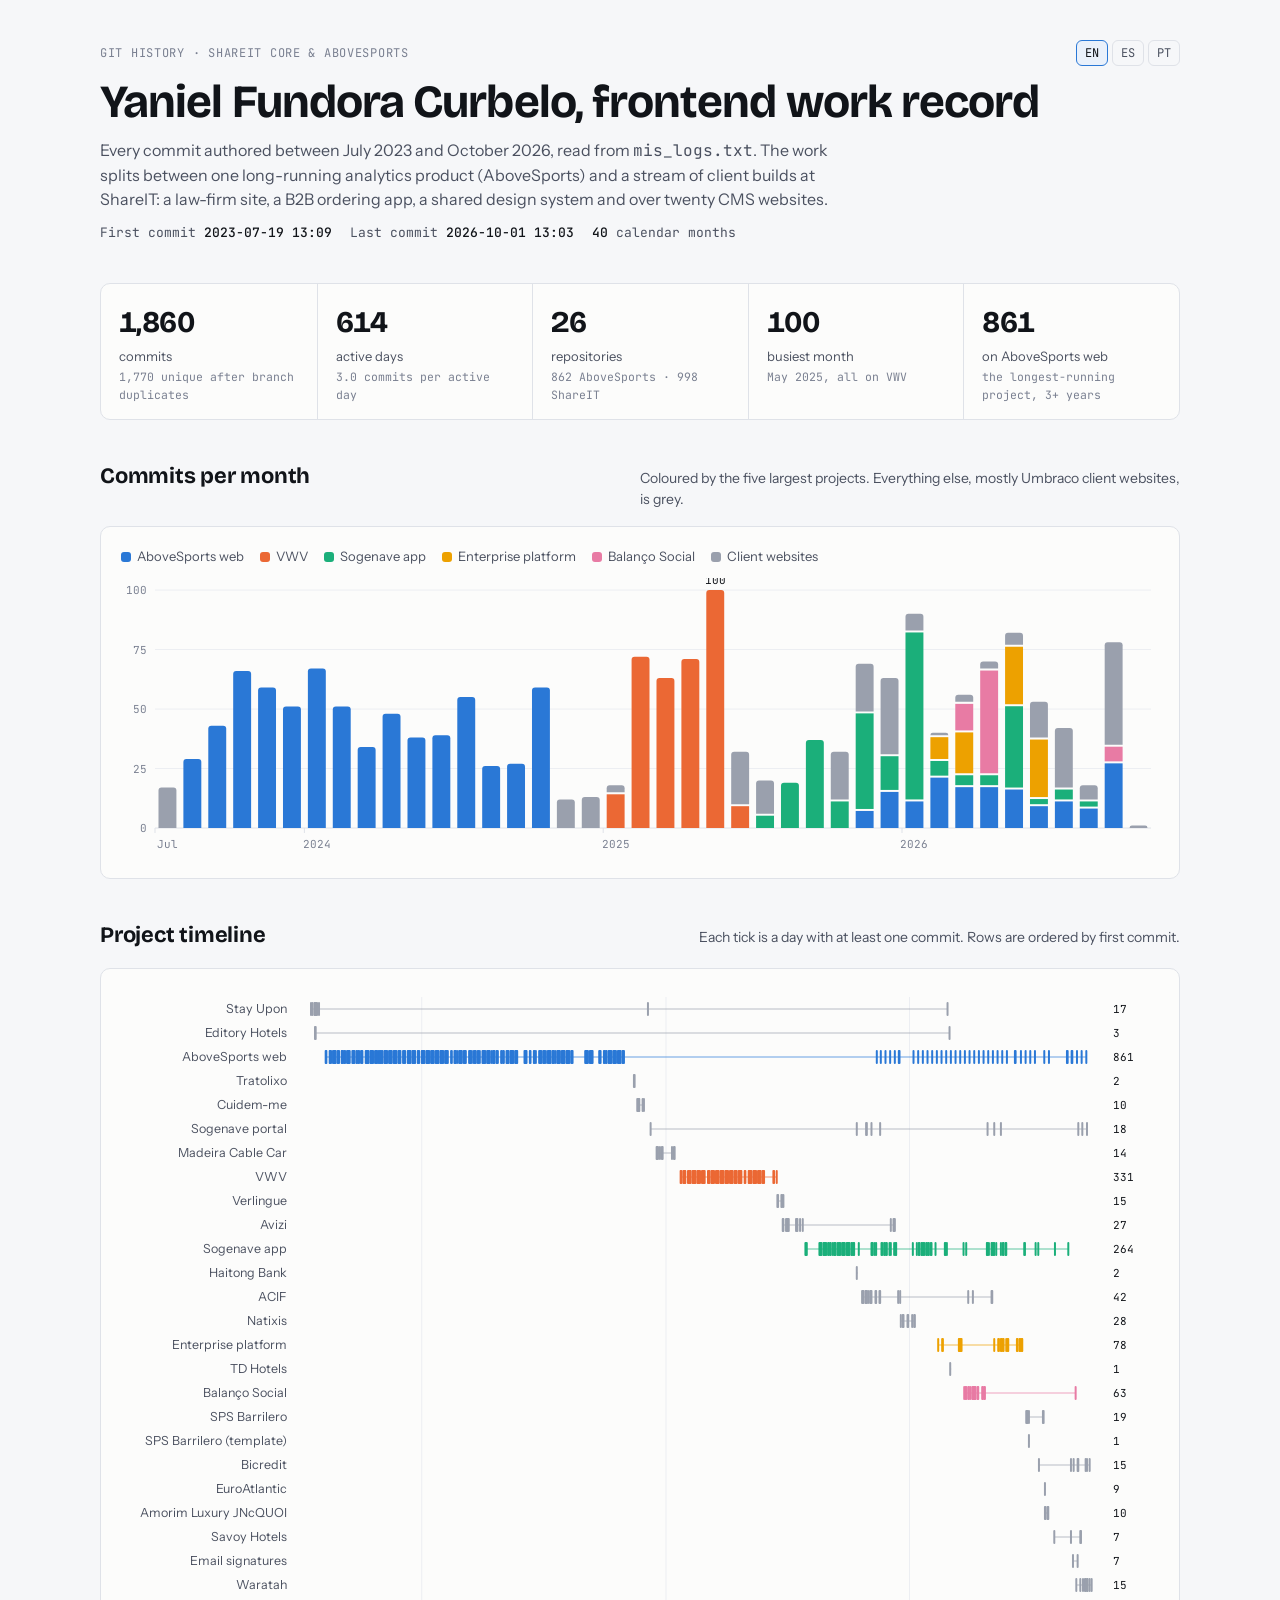
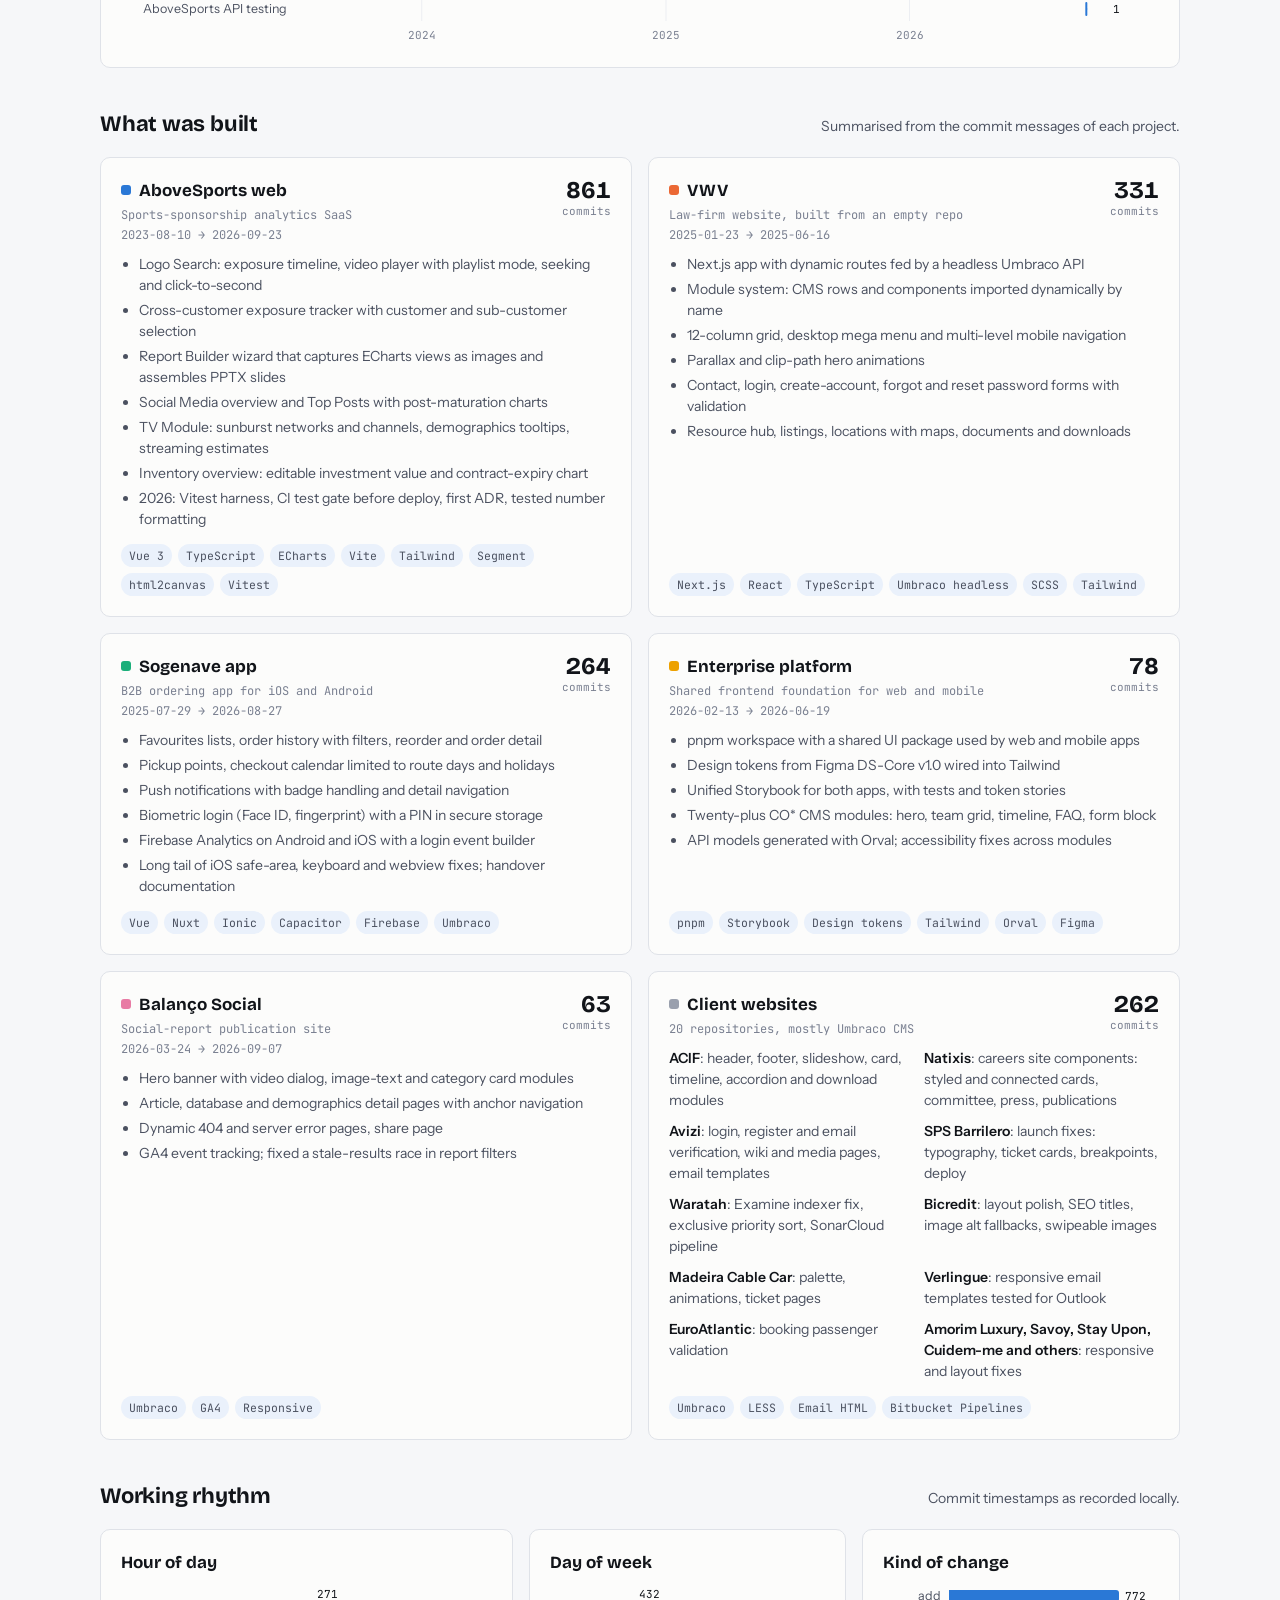
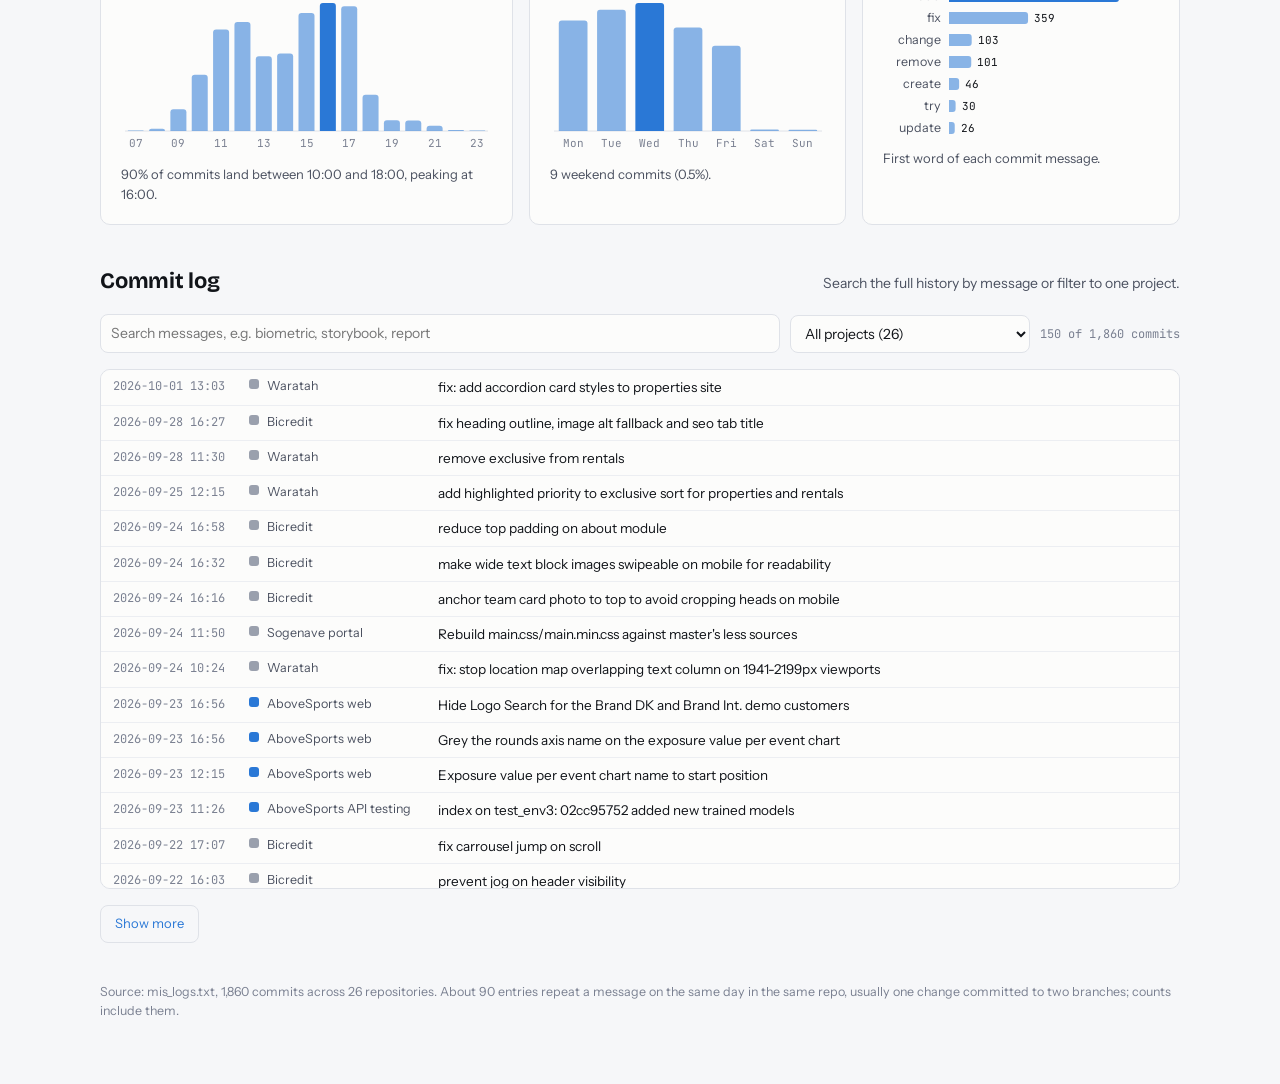
==== commit 2aa3942e: "add Spanish and Portuguese versions at /es and /pt" ====
--- a/index.html
+++ b/index.html
@@ -1,420 +1,128 @@
 <!doctype html>
 <html lang="en">
-<head>
-<meta charset="utf-8">
-<meta name="viewport" content="width=device-width, initial-scale=1">
-<style>body{margin:0}img{max-width:100%}[hidden]{display:none!important}</style>
-</head>
-<body>
-<title>Yaniel Curbelo Work Record</title>
-<link rel="preconnect" href="https://fonts.googleapis.com">
-<link rel="stylesheet" href="https://fonts.googleapis.com/css2?family=Bricolage+Grotesque:opsz,wght@12..96,500;12..96,700&family=Instrument+Sans:wght@400;500;600&family=JetBrains+Mono:wght@400;500&display=swap">
-<style>
-/* Layout: a single scanning column — summary strip, then volume over time, then where it went (projects), then how (rhythm), then the raw log. */
-:root {
-  --bg: #f6f7f9;
-  --surface: #fcfcfb;
-  --ink: #111419;
-  --ink-2: #4b5160;
-  --ink-3: #7a8091;
-  --rule: #dfe2e8;
-  --grid: #eceef2;
-  --accent: #2a78d6;
-  --chip: #eaf1fb;
-  --s1: #2a78d6; --s2: #eb6834; --s3: #1baf7a; --s4: #eda100; --s5: #e87ba4; --s6: #9aa0ad;
-  --f-display: "Bricolage Grotesque", "Segoe UI", system-ui, sans-serif;
-  --f-body: "Instrument Sans", "Segoe UI", system-ui, sans-serif;
-  --f-mono: "JetBrains Mono", ui-monospace, Consolas, monospace;
-}
-@media (prefers-color-scheme: dark) {
-  :root:not([data-theme="light"]) {
-    --bg: #101216; --surface: #1a1c21; --ink: #f3f4f6; --ink-2: #bcc1cc; --ink-3: #8a90a0;
-    --rule: #2c3038; --grid: #24272e; --accent: #5598e7; --chip: #1c2a3d;
-    --s1: #3987e5; --s2: #d95926; --s3: #199e70; --s4: #c98500; --s5: #d55181; --s6: #6b7180;
-    color-scheme: dark;
-  }
-}
-:root[data-theme="dark"] {
-  --bg: #101216; --surface: #1a1c21; --ink: #f3f4f6; --ink-2: #bcc1cc; --ink-3: #8a90a0;
-  --rule: #2c3038; --grid: #24272e; --accent: #5598e7; --chip: #1c2a3d;
-  --s1: #3987e5; --s2: #d95926; --s3: #199e70; --s4: #c98500; --s5: #d55181; --s6: #6b7180;
-  color-scheme: dark;
-}
-* { box-sizing: border-box; }
-body { background: var(--bg); color: var(--ink); font-family: var(--f-body); font-size: 15px; line-height: 1.5; }
-.wrap { max-width: 1120px; margin: 0 auto; padding: 40px 20px 64px; display: flex; flex-direction: column; gap: 40px; }
-h1, h2, h3 { font-family: var(--f-display); text-wrap: balance; margin: 0; }
-h1 { font-size: clamp(30px, 5vw, 46px); font-weight: 700; letter-spacing: -0.02em; line-height: 1.05; }
-h2 { font-size: 22px; font-weight: 700; letter-spacing: -0.01em; }
-h3 { font-size: 17px; font-weight: 700; }
-p { margin: 0; }
-.mono { font-family: var(--f-mono); font-variant-numeric: tabular-nums; }
-.eyebrow { font-family: var(--f-mono); font-size: 12px; letter-spacing: 0.06em; text-transform: uppercase; color: var(--ink-3); }
-.lede { color: var(--ink-2); max-width: 68ch; font-size: 16px; }
-header { display: flex; flex-direction: column; gap: 12px; }
-.range { font-family: var(--f-mono); font-size: 13px; color: var(--ink-2); display: flex; flex-wrap: wrap; gap: 6px 18px; }
-.range b { color: var(--ink); font-weight: 500; }
+  <head>
+    <meta charset="utf-8" />
+    <meta name="viewport" content="width=device-width, initial-scale=1" />
+    <title>Yaniel Curbelo Work Record</title>
+    <link rel="alternate" hreflang="en" href="./" />
+    <link rel="alternate" hreflang="es" href="es/" />
+    <link rel="alternate" hreflang="pt" href="pt/" />
+    <link rel="preconnect" href="https://fonts.googleapis.com" />
+    <link
+      rel="stylesheet"
+      href="https://fonts.googleapis.com/css2?family=Bricolage+Grotesque:opsz,wght@12..96,500;12..96,700&family=Instrument+Sans:wght@400;500;600&family=JetBrains+Mono:wght@400;500&display=swap"
+    />
+    <link rel="stylesheet" href="assets/style.css" />
+  </head>
+  <body>
+    <div class="wrap">
+      <header>
+        <div class="top">
+          <div class="eyebrow">Git history · ShareIT Core &amp; AboveSports</div>
+          <nav class="lang" aria-label="Language">
+            <a href="./" hreflang="en" aria-current="page">EN</a>
+            <a href="es/" hreflang="es">ES</a>
+            <a href="pt/" hreflang="pt">PT</a>
+          </nav>
+        </div>
+        <h1>Yaniel Fundora Curbelo, frontend work record</h1>
+        <p class="lede">
+          Every commit authored between July 2023 and October 2026, read from
+          <span class="mono">mis_logs.txt</span>. The work splits between one
+          long-running analytics product (AboveSports) and a stream of client
+          builds at ShareIT: a law-firm site, a B2B ordering app, a shared
+          design system and over twenty CMS websites.
+        </p>
+        <div class="range" id="range"></div>
+      </header>
 
-section { display: flex; flex-direction: column; gap: 16px; }
-.sec-head { display: flex; flex-wrap: wrap; align-items: baseline; justify-content: space-between; gap: 8px 16px; }
-.sec-head p { color: var(--ink-2); font-size: 14px; max-width: 60ch; }
-.panel { background: var(--surface); border: 1px solid var(--rule); border-radius: 10px; padding: 20px; min-width: 0; }
+      <div class="kpis" id="kpis"></div>
 
-.kpis { display: grid; grid-template-columns: repeat(5, minmax(0, 1fr)); border: 1px solid var(--rule); border-radius: 10px; background: var(--surface); }
-.kpi { padding: 16px 18px; display: flex; flex-direction: column; gap: 2px; border-left: 1px solid var(--rule); min-width: 0; }
-.kpi:first-child { border-left: 0; }
-.kpi .v { font-family: var(--f-display); font-size: 30px; font-weight: 700; letter-spacing: -0.02em; font-variant-numeric: tabular-nums; }
-.kpi .l { font-size: 13px; color: var(--ink-2); }
-.kpi .s { font-family: var(--f-mono); font-size: 11.5px; color: var(--ink-3); }
-@media (max-width: 820px) {
-  .kpis { grid-template-columns: repeat(2, minmax(0, 1fr)); }
-  .kpi { border-left: 0; border-top: 1px solid var(--rule); }
-  .kpi:nth-child(-n+2) { border-top: 0; }
-  .kpi:nth-child(even) { border-left: 1px solid var(--rule); }
-  .kpi:last-child { grid-column: 1 / -1; border-left: 0; }
-}
+      <section>
+        <div class="sec-head">
+          <h2>Commits per month</h2>
+          <p>
+            Coloured by the five largest projects. Everything else, mostly
+            Umbraco client websites, is grey.
+          </p>
+        </div>
+        <div class="panel">
+          <div class="legend" id="legend-month"></div>
+          <div class="chart" id="chart-month" style="margin-top: 12px"></div>
+        </div>
+      </section>
 
-.legend { display: flex; flex-wrap: wrap; gap: 6px 16px; font-size: 13px; color: var(--ink-2); }
-.legend span { display: inline-flex; align-items: center; gap: 6px; }
-.legend i { width: 10px; height: 10px; border-radius: 3px; display: inline-block; }
-.chart { width: 100%; overflow-x: auto; }
-.chart svg { display: block; }
-svg text { fill: var(--ink-3); font-family: var(--f-mono); font-size: 11px; }
-svg .lbl { fill: var(--ink-2); font-family: var(--f-body); font-size: 12.5px; }
-svg .val { fill: var(--ink); font-size: 11px; }
+      <section>
+        <div class="sec-head">
+          <h2>Project timeline</h2>
+          <p>
+            Each tick is a day with at least one commit. Rows are ordered by
+            first commit.
+          </p>
+        </div>
+        <div class="panel"><div class="chart" id="chart-timeline"></div></div>
+      </section>
 
-.tip { position: fixed; z-index: 10; pointer-events: none; background: var(--surface); color: var(--ink); border: 1px solid var(--rule); border-radius: 8px; padding: 10px 12px; font-size: 13px; box-shadow: 0 6px 20px rgb(0 0 0 / 0.14); min-width: 170px; max-width: 280px; }
-.tip .t { font-family: var(--f-mono); font-size: 12px; color: var(--ink-3); margin-bottom: 6px; }
-.tip .r { display: flex; align-items: center; gap: 8px; justify-content: space-between; }
-.tip .r span:first-child { display: inline-flex; align-items: center; gap: 6px; color: var(--ink-2); }
-.tip i { width: 8px; height: 8px; border-radius: 2px; display: inline-block; }
-.tip .tot { border-top: 1px solid var(--rule); margin-top: 6px; padding-top: 6px; font-weight: 600; }
+      <section>
+        <div class="sec-head">
+          <h2>What was built</h2>
+          <p>Summarised from the commit messages of each project.</p>
+        </div>
+        <div class="eras" id="eras"></div>
+      </section>
 
-.eras { display: grid; grid-template-columns: repeat(2, minmax(0, 1fr)); gap: 16px; }
-@media (max-width: 760px) { .eras { grid-template-columns: 1fr; } }
-.era { display: flex; flex-direction: column; gap: 10px; }
-.era-top { display: flex; justify-content: space-between; align-items: flex-start; gap: 12px; }
-.era-top .who { display: flex; flex-direction: column; gap: 2px; min-width: 0; }
-.era-top .meta { font-family: var(--f-mono); font-size: 12px; color: var(--ink-3); }
-.era .count { font-family: var(--f-display); font-weight: 700; font-size: 24px; line-height: 1; text-align: right; font-variant-numeric: tabular-nums; }
-.era .count small { display: block; font-family: var(--f-mono); font-weight: 400; font-size: 11px; color: var(--ink-3); margin-top: 4px; }
-.swatch { width: 10px; height: 10px; border-radius: 3px; display: inline-block; margin-right: 8px; vertical-align: 1px; }
-.era ul { margin: 0; padding-left: 18px; color: var(--ink-2); font-size: 14px; display: flex; flex-direction: column; gap: 4px; }
-.chips { display: flex; flex-wrap: wrap; gap: 6px; margin-top: auto; padding-top: 4px; }
-.chip { font-family: var(--f-mono); font-size: 11.5px; background: var(--chip); color: var(--ink-2); padding: 3px 8px; border-radius: 999px; }
-.era.wide { grid-column: 1 / -1; }
-.sites { display: grid; grid-template-columns: repeat(auto-fill, minmax(230px, 1fr)); gap: 10px 20px; font-size: 14px; }
-.sites div { color: var(--ink-2); min-width: 0; }
-.sites b { color: var(--ink); font-weight: 600; }
+      <section>
+        <div class="sec-head">
+          <h2>Working rhythm</h2>
+          <p>Commit timestamps as recorded locally.</p>
+        </div>
+        <div class="trio">
+          <div class="panel">
+            <h3>Hour of day</h3>
+            <div class="chart" id="chart-hour"></div>
+            <p class="note" id="note-hour"></p>
+          </div>
+          <div class="panel">
+            <h3>Day of week</h3>
+            <div class="chart" id="chart-week"></div>
+            <p class="note" id="note-week"></p>
+          </div>
+          <div class="panel">
+            <h3>Kind of change</h3>
+            <div class="chart" id="chart-verb"></div>
+            <p class="note">First word of each commit message.</p>
+          </div>
+        </div>
+      </section>
 
-.trio { display: grid; grid-template-columns: 1.3fr 1fr 1fr; gap: 16px; }
-@media (max-width: 900px) { .trio { grid-template-columns: 1fr; } }
-.trio .panel { display: flex; flex-direction: column; gap: 10px; }
-.trio .note { font-size: 13px; color: var(--ink-2); }
+      <section>
+        <div class="sec-head">
+          <h2>Commit log</h2>
+          <p>Search the full history by message or filter to one project.</p>
+        </div>
+        <div class="log-controls">
+          <input
+            id="q"
+            type="search"
+            placeholder="Search messages, e.g. biometric, storybook, report"
+            aria-label="Search commit messages"
+          />
+          <select id="repo" aria-label="Filter by project"></select>
+          <span class="log-count" id="log-count"></span>
+        </div>
+        <div class="log">
+          <table>
+            <tbody id="log-body"></tbody>
+          </table>
+        </div>
+        <button class="more" id="more" type="button">Show more</button>
+      </section>
 
-.log-controls { display: flex; flex-wrap: wrap; gap: 10px; align-items: center; }
-.log-controls input, .log-controls select { font: inherit; font-size: 14px; color: var(--ink); background: var(--surface); border: 1px solid var(--rule); border-radius: 8px; padding: 8px 10px; }
-.log-controls input { flex: 1 1 260px; min-width: 0; }
-.log-controls select { flex: 0 1 240px; min-width: 0; }
-.log-controls input:focus-visible, .log-controls select:focus-visible, button:focus-visible { outline: 2px solid var(--accent); outline-offset: 2px; }
-.log-count { font-family: var(--f-mono); font-size: 12px; color: var(--ink-3); }
-.log { max-height: 520px; overflow: auto; border: 1px solid var(--rule); border-radius: 10px; background: var(--surface); }
-.log table { width: 100%; border-collapse: collapse; font-size: 13.5px; }
-.log td { padding: 7px 12px; border-top: 1px solid var(--grid); vertical-align: top; }
-.log tr:first-child td { border-top: 0; }
-.log td.d { font-family: var(--f-mono); font-size: 12px; color: var(--ink-3); white-space: nowrap; font-variant-numeric: tabular-nums; }
-.log td.p { white-space: nowrap; color: var(--ink-2); font-size: 12.5px; }
-.log td.m { width: 100%; }
-.log mark { background: color-mix(in srgb, var(--s4) 35%, transparent); color: inherit; border-radius: 2px; }
-@media (max-width: 600px) { .log td.p { display: none; } }
-button.more { font: inherit; font-size: 13px; color: var(--accent); background: none; border: 1px solid var(--rule); border-radius: 8px; padding: 8px 14px; cursor: pointer; align-self: flex-start; }
-footer { color: var(--ink-3); font-size: 12.5px; }
-@media (prefers-reduced-motion: no-preference) { .bar-hit:hover + * { opacity: 1; } }
-</style>
+      <footer id="foot"></footer>
+    </div>
+    <div class="tip" id="tip" hidden></div>
 
-<div class="wrap">
-  <header>
-    <div class="eyebrow">Git history · ShareIT Core &amp; AboveSports</div>
-    <h1>Yaniel Curbelo, frontend work record</h1>
-    <p class="lede">Every commit authored between July 2023 and October 2026, read from <span class="mono">mis_logs.txt</span>. The work splits between one long-running analytics product (AboveSports) and a stream of client builds at ShareIT: a law-firm site, a B2B ordering app, a shared design system and over twenty CMS websites.</p>
-    <div class="range" id="range"></div>
-  </header>
-
-  <div class="kpis" id="kpis"></div>
-
-  <section>
-    <div class="sec-head">
-      <h2>Commits per month</h2>
-      <p>Coloured by the five largest projects. Everything else, mostly Umbraco client websites, is grey.</p>
-    </div>
-    <div class="panel">
-      <div class="legend" id="legend-month"></div>
-      <div class="chart" id="chart-month" style="margin-top:12px"></div>
-    </div>
-  </section>
-
-  <section>
-    <div class="sec-head">
-      <h2>Project timeline</h2>
-      <p>Each tick is a day with at least one commit. Rows are ordered by first commit.</p>
-    </div>
-    <div class="panel"><div class="chart" id="chart-timeline"></div></div>
-  </section>
-
-  <section>
-    <div class="sec-head">
-      <h2>What was built</h2>
-      <p>Summarised from the commit messages of each project.</p>
-    </div>
-    <div class="eras" id="eras"></div>
-  </section>
-
-  <section>
-    <div class="sec-head">
-      <h2>Working rhythm</h2>
-      <p>Commit timestamps as recorded locally.</p>
-    </div>
-    <div class="trio">
-      <div class="panel"><h3>Hour of day</h3><div class="chart" id="chart-hour"></div><p class="note" id="note-hour"></p></div>
-      <div class="panel"><h3>Day of week</h3><div class="chart" id="chart-week"></div><p class="note" id="note-week"></p></div>
-      <div class="panel"><h3>Kind of change</h3><div class="chart" id="chart-verb"></div><p class="note">First word of each commit message.</p></div>
-    </div>
-  </section>
-
-  <section>
-    <div class="sec-head">
-      <h2>Commit log</h2>
-      <p>Search the full history by message or filter to one project.</p>
-    </div>
-    <div class="log-controls">
-      <input id="q" type="search" placeholder="Search messages, e.g. biometric, storybook, report" aria-label="Search commit messages">
-      <select id="repo" aria-label="Filter by project"></select>
-      <span class="log-count" id="log-count"></span>
-    </div>
-    <div class="log"><table><tbody id="log-body"></tbody></table></div>
-    <button class="more" id="more" type="button">Show more</button>
-  </section>
-
-  <footer id="foot"></footer>
-</div>
-<div class="tip" id="tip" hidden></div>
-
-<script>
-const RAW = {"r":["ShareIT Core/stayupon","ShareIT Core/editory-hotels","AboveSports/web","ShareIT Core/tratolixo","ShareIT Core/cuidem-me","ShareIT Core/sogenave","ShareIT Core/madeira-cablecar","ShareIT Core/vwv","ShareIT Core/verlingue","ShareIT Core/avizi","ShareIT Core/sogenave-app","ShareIT Core/haitong-bank","ShareIT Core/acif","ShareIT Core/natixis","ShareIT Core/shareit-enterprise-platform","ShareIT Core/td-hotels","ShareIT Core/balanco-social","ShareIT Core/sps-barrilero","ShareIT Core/Spsbarrilero-repo","ShareIT Core/bicredit","ShareIT Core/euroatlantic","ShareIT Core/amorim-luxury-jncquoi","ShareIT Core/savoy-hotels","ShareIT Core/email_templates","ShareIT Core/waratah","AboveSports/api_testing"],"c":[["2023-07-19T13:09",0,"fix menu psotion on transition issue"],["2023-07-21T11:12",0,"fix resposive layout home first component"],["2023-07-21T15:42",0,"fis contact form"],["2023-07-21T15:44",0,"remove comments"],["2023-07-24T10:42",0,"add home responsive changes to upon-angels"],["2023-07-24T14:35",0,"add responsive to lateral menu"],["2023-07-25T12:19",0,"add fix to iphone visual issues"],["2023-07-25T18:50",1,"add bullets to services list"],["2023-07-26T10:09",1,"show bullets list in services (master)"],["2023-07-26T14:29",0,"fox responsive layout of room detail"],["2023-07-26T14:47",0,"set book now position"],["2023-07-27T10:48",0,"add responsive to book now dialog"],["2023-07-27T12:08",0,"set responsive of offers page"],["2023-07-28T15:45",0,"responsive contacts"],["2023-07-28T15:45",0,"responsive contacts"],["2023-07-31T15:01",0,"fix contacts page form responsive issue and iphone scroll view"],["2023-07-31T15:04",0,"remove comments"],["2023-08-10T19:23",2,"add mobile view to inventory page"],["2023-08-11T10:48",2,"add sponsor logos width in inventory"],["2023-08-11T11:07",2,"add absolute path to inventory css file"],["2023-08-11T16:32",2,"add analytics controller and register overview inventory and sponsorshiptracker"],["2023-08-16T11:50",2,"add track to all routes"],["2023-08-16T16:49",2,"add tracking events"],["2023-08-17T12:15",2,"segment tracking lint issues"],["2023-08-17T18:50",2,"change date picker arrows order for mobile view"],["2023-08-18T16:02",2,"remove dates to query params for request for overview and tv-modules_1"],["2023-08-18T19:36",2,"remove dates range for request (2)"],["2023-08-21T11:33",2,"remove dates start and ends from querys"],["2023-08-21T12:19",2,"remove forceupdate if dates changed"],["2023-08-21T13:34",2,"remove test code"],["2023-08-21T15:09",2,"show all number of datepicker for 1024-1098px screen view"],["2023-08-22T11:44",2,"change font size in tournament selector date picker responsive"],["2023-08-22T11:44",2,"change font size in tournament selector date picker responsive"],["2023-08-22T12:22",2,"disable tournament pciker fpor random data"],["2023-08-22T12:22",2,"disable tournament pciker fpor random data"],["2023-08-22T14:52",2,"add margin bottom to cintent for responsive view"],["2023-08-22T14:52",2,"add margin bottom to cintent for responsive view"],["2023-08-23T12:42",2,"add no tournaments placeholder translation"],["2023-08-23T15:28",2,"add padding to bottom for settings page"],["2023-08-24T14:44",2,"fix for datapicker macOS issue"],["2023-08-24T15:30",2,"show NoData for Exposure Value Per SponsorShip component"],["2023-08-25T15:39",2,"fix ViewersPerChannel graph showing data logic"],["2023-08-28T20:15",2,"solve total viewers selector league issue"],["2023-08-29T15:43",2,"add routes and containers components for Logo Search"],["2023-08-30T10:29",2,"add logo search filter main component"],["2023-08-30T11:10",2,"add readonly to tournament picker input"],["2023-09-03T11:16",2,"Logo Search general filters layout"],["2023-09-03T15:11",2,"add game info component grid"],["2023-09-04T16:17",2,"add logo search detail layout"],["2023-09-04T17:14",2,"create logo TimeLine component"],["2023-09-04T18:36",2,"change navigation segment tracking pages to Camel Case format"],["2023-09-05T13:02",2,"add echart example component"],["2023-09-05T15:09",2,"change trackEvent to createEvent endpoint (Segment)"],["2023-09-05T17:11",2,"add timeline generic component chart"],["2023-09-07T17:16",2,"add logo state store and get overview backend data"],["2023-09-08T16:33",2,"add backend overview"],["2023-09-11T11:01",2,"get game date from metadata logo search game component"],["2023-09-11T15:58",2,"get logo serach detail data from api"],["2023-09-12T19:24",2,"add video pleyer and logo times exposure data"],["2023-09-13T13:16",2,"add responsove render to exposure value per category circle component"],["2023-09-13T13:41",2,"fix lint issues in exposure value per category responsive issue"],["2023-09-14T12:21",2,"add viwers and coverage components and top channels component and data"],["2023-09-14T17:08",2,"add total coverage data"],["2023-09-15T15:44",2,"add grpahs styles and translations"],["2023-09-19T11:56",2,"add data to viewers and coverage graphs"],["2023-09-19T12:40",2,"add padding to total coverage component"],["2023-09-19T12:44",2,"fix lint issues"],["2023-09-19T14:33",2,"add colors for exposure value per category circle component"],["2023-09-19T14:49",2,"only public guids for queries"],["2023-09-20T14:51",2,"set order to data and colors in viewers and coverage graph"],["2023-09-21T11:42",2,"add 1 decimal to percentage exposure value per category"],["2023-09-21T11:42",2,"add 1 decimal to percentage exposure value per category"],["2023-09-21T12:50",2,"add infobox to exposure value title"],["2023-09-21T12:50",2,"add infobox to exposure value title"],["2023-09-21T14:44",2,"add sorting to top channles component"],["2023-09-21T15:39",2,"add sort by itme and later by order in top channels"],["2023-09-22T11:26",2,"change sorting top channels"],["2023-09-22T13:28",2,"add grouped legend to exposure value per category component"],["2023-09-22T14:22",2,"change sort methid top channels"],["2023-09-25T10:28",2,"add startdate first in coverage time grpah"],["2023-09-25T12:20",2,"add fixed colors to coverage time and viewers per programme graph"],["2023-09-25T15:39",2,"add order to broadcast items grphs"],["2023-09-25T16:21",2,"ad fixedColors"],["2023-09-26T12:38",2,"fix legend of viewers and coverage programme types and validation for viewers graph"],["2023-09-26T14:14",2,"add gap space in viewers and coverage programme graph"],["2023-09-26T15:10",2,"new gao legend"],["2023-09-28T15:47",2,"add time expsore graph and logo search queries"],["2023-09-29T11:40",2,"fix fixed colors to graphs"],["2023-09-29T13:37",2,"add fixed dates to graphs"],["2023-10-02T13:59",2,"fix viewers per league and channel teleport title jumping"],["2023-10-03T14:15",2,"render all logos and add scroll to timeline logo exposure"],["2023-10-03T18:47",2,"add custom label to timeline logo exposure"],["2023-10-03T23:31",2,"add custom legend dimensions timeline"],["2023-10-04T13:18",2,"reset fixedColor when tournament picker changed value"],["2023-10-09T19:28",2,"add reactivity to elements of graph coverage and prgramme type"],["2023-10-10T13:22",2,"merge ExposureValuePerCategory component"],["2023-10-10T15:49",2,"refactor provide inject declartions for lint errors"],["2023-10-10T16:15",2,"fix error for updateCoverageAndViewersLegends"],["2023-10-11T13:16",2,"set manual-update and setOption for echart.vue component"],["2023-10-11T14:02",2,"ExposureValuePerCategory translation key as html"],["2023-10-12T13:34",2,"add x-estimated-values request headers"],["2023-10-13T14:16",2,"add tootltip teleport for predicted data"],["2023-10-13T17:16",2,"add mock estimated data render function"],["2023-10-16T12:28",2,"add estimated values to channels"],["2023-10-16T15:52",2,"show include streaming only for estimated markets"],["2023-10-17T14:37",2,"remove thumbnails of exposures logos"],["2023-10-17T14:51",2,"render logo for estimated games"],["2023-10-17T15:00",2,"add fixed span to estimated render values instead of percentual"],["2023-10-18T10:28",2,"reduce blur of estimated data render"],["2023-10-18T14:04",2,"add logos density component"],["2023-10-18T16:21",2,"reproduce video when hover on game"],["2023-10-19T11:07",2,"change segment event endpoint"],["2023-10-19T14:57",2,"add logo search description modal component"],["2023-10-19T20:11",2,"add total exposure time to logo detail"],["2023-10-20T13:55",2,"add total exposure time popup"],["2023-10-20T18:18",2,"add playlist mode to exposure time logos"],["2023-10-20T19:20",2,"add scroll to logo exposure list on playlist mode"],["2023-10-23T13:55",2,"add video controls"],["2023-10-23T14:26",2,"add time linear progress video"],["2023-10-23T18:00",2,"add mute and unmute video controls"],["2023-10-24T13:47",2,"add responsive filter to logo exposure graph"],["2023-10-24T17:06",2,"add autorise graph"],["2023-10-25T14:27",2,"fix icons player and fas forward video"],["2023-10-25T15:51",2,"add LogoSerach FeatureFlag"],["2023-10-25T16:18",2,"add LogoSearch translation keys"],["2023-10-25T18:23",2,"add click to second in timeline exposure graph"],["2023-10-25T18:23",2,"add click to second in timeline exposure graph"],["2023-10-26T14:00",2,"add streaming calculation feature flag"],["2023-10-26T16:33",2,"sort timeline logos by exposures times"],["2023-10-26T16:33",2,"sort timeline logos by exposures times"],["2023-10-26T16:42",2,"change timestamp background color exposures graph"],["2023-10-26T16:42",2,"change timestamp background color exposures graph"],["2023-10-26T18:19",2,"add format to dates in logo serach query"],["2023-10-26T18:19",2,"add format to dates in logo serach query"],["2023-10-28T20:44",2,"add colors of logos from backend (commented)"],["2023-10-28T20:44",2,"add colors of logos from backend (commented)"],["2023-10-28T22:03",2,"fix datepciker tournaments issue"],["2023-10-28T22:03",2,"fix datepciker tournaments issue"],["2023-10-30T10:34",2,"fix logos search for every key"],["2023-10-30T10:34",2,"fix logos search for every key"],["2023-10-30T11:08",2,"merge logo search into release_candidate"],["2023-10-30T13:17",2,"fix datepicker games dates and event date in loo search to default"],["2023-10-30T13:17",2,"fix datepicker games dates and event date in loo search to default"],["2023-10-30T14:14",2,"set scrolled item to second position in playlist mode"],["2023-10-30T14:14",2,"set scrolled item to second position in playlist mode"],["2023-10-30T15:36",2,"add video seeking"],["2023-10-30T15:36",2,"add video seeking"],["2023-10-30T15:48",2,"add isplaying to video seeking"],["2023-10-30T15:48",2,"add isplaying to video seeking"],["2023-10-30T17:20",2,"fix bug with serach logo input"],["2023-10-30T17:20",2,"fix bug with serach logo input"],["2023-10-30T17:20",2,"fix bug with serach logo input"],["2023-10-31T13:11",2,"add estimated values header to service controller"],["2023-10-31T13:40",2,"fix sortID issue for logo search"],["2023-10-31T13:40",2,"fix sortID issue for logo search"],["2023-11-02T19:45",2,"add cross customers checkoboxes"],["2023-11-03T18:34",2,"fix isAllCustomers flag break issue"],["2023-11-06T15:06",2,"add customers ids in string format"],["2023-11-07T14:27",2,"add all customers ids"],["2023-11-07T15:47",2,"add reduced ids customers"],["2023-11-08T13:24",2,"add settings customerPublicGuid"],["2023-11-08T14:19",2,"reomve duplicate brands is sponsorships selector"],["2023-11-08T15:41",2,"add all sponsor ids by defualt"],["2023-11-09T12:22",2,"fix legends viewers per leagues"],["2023-11-09T12:22",2,"fix legends viewers per leagues"],["2023-11-09T12:24",2,"fix viewers per league legends issue"],["2023-11-09T12:24",2,"fix viewers per league legends issue"],["2023-11-09T12:28",2,"fix lint issues"],["2023-11-09T12:28",2,"fix lint issues"],["2023-11-09T15:19",2,"add exposure value per customer query"],["2023-11-10T11:55",2,"add expsosure value per customer total value"],["2023-11-10T16:51",2,"add graph layout"],["2023-11-13T21:40",2,"add subcustomers menu"],["2023-11-14T12:53",2,"add sucvustomer filtered menu"],["2023-11-14T19:09",2,"add subcustomers ids"],["2023-11-15T15:47",2,"improve customers code"],["2023-11-16T15:11",2,"added all subcustomers"],["2023-11-16T15:20",2,"fix lint issues for subcustomers"],["2023-11-17T14:10",2,"fix build issues"],["2023-11-17T14:10",2,"fix reports build issues"],["2023-11-20T11:39",2,"add overview cross customers graph"],["2023-11-20T12:16",2,"hide ExposureValuePerCustomer graph if no active sponsorshiop are selecte"],["2023-11-20T14:58",2,"add selector of customers in croos customers overview"],["2023-11-20T15:26",2,"add percentage and abosulte mixture values to streaming estimated model rende"],["2023-11-21T12:07",2,"add percentage of maximum value to estimated render and fixes time axis"],["2023-11-21T12:55",2,"fix set only customers ids"],["2023-11-21T19:17",2,"add category filter in exposure customers"],["2023-11-22T13:58",2,"remove disable from subcustomers"],["2023-11-22T16:02",2,"add custom styled categories selector"],["2023-11-22T19:10",2,"add exposure customer and subcustomer selectors layout"],["2023-11-23T11:19",2,"add search to sele"],["2023-11-23T15:58",2,"add useCustomerSelection hook and refactor customerdropdown"],["2023-11-24T12:21",2,"add subcustomers select logic to exposure vale per customer"],["2023-11-27T15:10",2,"overview graph customers and sub customers select completed"],["2023-11-27T15:39",2,"fix reduce array error for subcustomers"],["2023-11-27T15:39",2,"fix reduce array error for subcustomers"],["2023-11-27T15:39",2,"fix reduce array error for subcustomers"],["2023-11-28T13:09",2,"add posibiblity to unselect all sub customers"],["2023-11-28T15:49",2,"change all subcustomers text for rightsHoldertype"],["2023-11-28T16:17",2,"remove disabled style to all users"],["2023-11-28T16:22",2,"add opcatity 0 to customers menu"],["2023-11-28T16:47",2,"change change customer button desing"],["2023-11-29T15:53",2,"hotfix percentage streaming-model"],["2023-11-29T15:53",2,"hotfix percentage streaming-model"],["2023-11-29T15:53",2,"hotfix percentage streaming-model"],["2023-11-29T16:31",2,"hide brands per sponsorships"],["2023-11-29T16:49",2,"fix change user layout"],["2023-11-29T16:49",2,"fix change user layout"],["2023-11-30T11:27",2,"add tenantr logo for all customers selected"],["2023-11-30T13:10",2,"show logo from tenenant or current user"],["2023-11-30T13:54",2,"change font weight for customer button"],["2023-11-30T14:07",2,"add fill prop to icons in menu"],["2023-11-30T16:20",2,"update design for customers menu"],["2023-11-30T18:52",2,"fix sposnors menu"],["2023-12-04T10:03",2,"resize customer menu boxes"],["2023-12-04T11:33",2,"fix sponsors selection"],["2023-12-05T15:50",2,"add single exposure customers and fixed bar width"],["2023-12-05T16:07",2,"show expsoure customers when only one partnet is selected"],["2023-12-06T16:21",2,"add scroll to exposure customers graph"],["2023-12-06T19:28",2,"remove estimated data label"],["2023-12-06T19:28",2,"remove estimated data label"],["2023-12-06T19:28",2,"remove estimated data label"],["2023-12-07T15:32",2,"better scroll exposure customers value"],["2023-12-07T15:47",2,"add min width to scroll container in exposure customers graph"],["2023-12-11T09:54",2,"fix min width expsoure customers"],["2023-12-11T11:21",2,"prevent customers and subcustomers dorpdowns close"],["2023-12-11T13:04",2,"add predicted label to tv viewers"],["2023-12-11T13:04",2,"add predicted label to tv viewers"],["2023-12-11T13:04",2,"add predicted label to tv viewers"],["2023-12-11T14:21",2,"add scroll to expsure per sponsorships"],["2023-12-11T19:40",2,"add selected customers detail layout"],["2023-12-12T11:21",2,"fix filter by category in exdpsure per customer"],["2023-12-12T15:29",2,"change controller endpoint for sponsorshiptracker"],["2023-12-12T16:59",2,"add valuePerNameAndCategories filter in customer detail component"],["2023-12-12T19:45",2,"add categories list in detail customer"],["2023-12-13T15:20",2,"add filter by category to customer detail"],["2023-12-14T12:15",2,"first approach to toal exposure value for selected customers"],["2023-12-14T16:32",2,"add responsive total value in exposure customer graph"],["2023-12-14T17:08",2,"fix sponsorships value graph resposive for small screen"],["2023-12-14T17:15",2,"customer detail remove logs"],["2023-12-14T17:23",2,"merge cros customers expsore tracker"],["2023-12-14T18:35",2,"add total value percent graph reactivity"],["2023-12-15T10:54",2,"add customer parent in customer detail"],["2023-12-15T10:58",2,"add overflow for sponsorships graph"],["2023-12-15T11:04",2,"fix lint"],["2023-12-18T14:29",2,"add hover opacity in customer graph"],["2023-12-18T15:26",2,"remove zero value categories from customer graph"],["2023-12-18T15:30",2,"fix lint"],["2023-12-19T11:30",2,"add reactivity to filter by category total value in customers graph"],["2023-12-19T11:50",2,"remove logs"],["2023-12-19T16:20",2,"prepare reports for cross customers"],["2023-12-20T14:17",2,"add customers reports charts"],["2023-12-20T16:52",2,"add total values for customers chart on reports"],["2023-12-20T18:13",2,"create customers and total charts"],["2023-12-21T17:47",2,"create overview reports object and call"],["2023-12-22T11:16",2,"add customers reports"],["2023-12-22T11:23",2,"hide customers reports charts"],["2023-12-22T16:02",2,"add position fixed and hide charts for reports"],["2023-12-26T12:00",2,"add exposure event report chart"],["2023-12-26T12:03",2,"lint issues"],["2023-12-26T14:40",2,"add formatted label to reports charts"],["2023-12-27T09:49",2,"add total values to exposure in event reports chart"],["2023-12-27T09:54",2,"fix lint"],["2023-12-27T14:41",2,"add sponsorshipRequestReport object to store configuration"],["2023-12-28T11:01",2,"add over subcustomer background color"],["2024-01-01T15:58",2,"add no data image for some customers"],["2024-01-02T12:10",2,"put conditional render inside the customers component"],["2024-01-02T14:21",2,"imporve no data charts for reports"],["2024-01-02T14:27",2,"delete noImageBase64 file"],["2024-01-02T15:00",2,"render reports charts for only one customer fix"],["2024-01-02T18:14",2,"add reports for only one category"],["2024-01-02T18:20",2,"fix lint"],["2024-01-03T12:31",2,"add tenant name to customers menu for multiple customers"],["2024-01-03T13:36",2,"change sub customer text for federation tenant"],["2024-01-04T12:40",2,"tournament selector issue"],["2024-01-04T15:46",2,"add tenant name for sub customers of active customer"],["2024-01-04T15:50",2,"fix lint"],["2024-01-05T11:11",2,"change selec unselect all behaviour in customer menu"],["2024-01-05T12:14",2,"update checkboxes colors"],["2024-01-05T15:59",2,"add border to report chart"],["2024-01-08T09:39",2,"remove outline for checkoboxes focus"],["2024-01-08T11:32",2,"remoive double click for unslect all customers"],["2024-01-08T11:46",2,"add white space nowrap to categoty selector"],["2024-01-08T16:28",2,"reduce font in event report chart"],["2024-01-08T17:23",2,"fix splitLine in report event chart"],["2024-01-09T16:40",2,"reduce opacity of x axis line in event graph"],["2024-01-09T18:31",2,"add loading state to reports when are not ready"],["2024-01-10T09:34",2,"set 15 seconds delay for customers reports ready"],["2024-01-10T10:39",2,"reset report is ready in navigation"],["2024-01-10T12:14",2,"remove hover the customer charts when at least one customer is selected"],["2024-01-10T15:52",2,"reduce size of pillars again"],["2024-01-11T11:13",2,"add scroll to sponsors list"],["2024-01-11T11:17",2,"fix lint"],["2024-01-11T16:36",2,"ensure correct format of data for reports before download"],["2024-01-11T18:06",2,"remove loading fromgit status"],["2024-01-11T18:09",2,"hide report charts"],["2024-01-12T11:55",2,"add preferred customer selector to settings page"],["2024-01-12T14:41",2,"set preferred customer in settings"],["2024-01-12T16:04",2,"build payload for correct update user settings"],["2024-01-12T17:22",2,"update api queries"],["2024-01-15T11:19",2,"hide TvModule3.0 components"],["2024-01-15T11:27",2,"comment TvModule3.0 components import"],["2024-01-15T15:41",2,"fix scroll exposure value per sponsorships (again)"],["2024-01-16T12:49",2,"add unselect option to preferred customer"],["2024-01-16T16:10",2,"fix customer detail for filtered categories"],["2024-01-16T17:51",2,"fix scroll"],["2024-01-17T11:06",2,"fix exposure value per sponsorship layout in overview page"],["2024-01-17T13:22",2,"fix download reports empty dates issue"],["2024-01-18T11:07",2,"hide coverage time until tv module 3.0 release"],["2024-01-18T17:08",2,"add mock error to launch subscription expired modal"],["2024-01-19T14:31",2,"add call to renew sales when subscription expired"],["2024-01-19T17:49",2,"hotfix customer dropdown show customers"],["2024-01-19T17:49",2,"hotfix customer dropdown show customers"],["2024-01-22T10:26",2,"move showIncludeStreaming to torunament selector endpoint"],["2024-01-23T17:16",2,"add getAvailableFeaturesList report builder"],["2024-01-24T13:04",2,"build reports buiilder layout"],["2024-01-24T17:36",2,"add feature and user render in reports builder"],["2024-01-25T10:54",2,"add subcustomers to user selection in report builder"],["2024-01-25T13:04",2,"imporve styles and hover intercation in report builder"],["2024-01-25T15:40",2,"create reports builder store and styles scss file"],["2024-01-25T17:19",2,"add set sponsorships ids in report builder store"],["2024-01-26T10:28",2,"remove duplicate sponsor from partner selection in builder reports"],["2024-01-26T17:38",2,"add translations report builder"],["2024-01-29T12:16",2,"add handle click customer parent dropdown selection"],["2024-01-29T14:42",2,"add selection customers ids for report builder"],["2024-01-29T16:20",2,"add reports builder validation"],["2024-01-30T11:10",2,"add new hover checkbox design for report builder"],["2024-01-30T16:19",2,"add exposure tracker render graph"],["2024-01-30T17:04",2,"change buttons hover state in report builder"],["2024-01-31T10:40",2,"render only graphs in report builder"],["2024-01-31T11:26",2,"update names of graphs in report builder"],["2024-01-31T14:23",2,"add condition for reports available and mock generate report"],["2024-02-01T11:06",2,"pull swagger"],["2024-02-01T12:28",2,"create basic menu for price rates"],["2024-02-01T13:19",2,"add price rate type header"],["2024-02-01T17:51",2,"put headers as payload for reports builder endpoints"],["2024-02-01T19:01",2,"fix build"],["2024-02-02T10:43",2,"add reports builder requests"],["2024-02-02T12:11",2,"add delay to render chart report builder"],["2024-02-02T14:59",2,"fix sponsorships ids issue in report builder"],["2024-02-02T16:39",2,"add report builder validation hint condition"],["2024-02-05T14:22",2,"change report service and remove sposnsorships tracker report store"],["2024-02-05T15:18",2,"remove console logs"],["2024-02-05T17:40",2,"add notification pop up and modal selector styles"],["2024-02-06T11:14",2,"add translations to metrics menu cpm rates"],["2024-02-06T13:24",2,"add charts ready for features in reports builder"],["2024-02-06T16:44",2,"add resposnive title to metrics menu"],["2024-02-07T12:04",2,"change color metrics menu"],["2024-02-07T15:40",2,"change columns to reports history"],["2024-02-08T11:25",2,"add hover style to report history items"],["2024-02-08T14:24",2,"change styles in cpm rates metrics menu"],["2024-02-08T15:47",2,"add hover radiobutton styles cpm rates"],["2024-02-09T10:01",2,"change popup notification timeout to 15 seconds by default"],["2024-02-09T11:57",2,"add detail tooltip report history"],["2024-02-09T15:24",2,"add description and delete components to new reports histpry layout"],["2024-02-14T11:25",2,"change reactivity for steps in report builder"],["2024-02-14T15:26",2,"add vite config for localhost"],["2024-02-14T15:34",2,"change labels for testing envs API"],["2024-02-15T14:22",2,"fix filter data by sponsor in exposure value per partner chart"],["2024-02-15T14:57",2,"fix scroll issue and add separation in bars to exposure value per partner"],["2024-02-19T10:26",2,"add localhost config to command serve in vite config"],["2024-02-19T14:27",2,"change sponsor elements order sort and create basic slide for reports"],["2024-02-19T15:23",2,"get base64 image from table element"],["2024-02-19T16:20",2,"refactor get image from html sponsor element for reports"],["2024-02-19T17:09",2,"add sponsors table layout for reports"],["2024-02-20T11:11",2,"add images to html to base64 image"],["2024-02-20T12:48",2,"revert vite config for localhost"],["2024-02-20T12:48",2,"revert vite config for localhost"],["2024-02-20T13:01",2,"revert vite localhost config"],["2024-02-20T15:16",2,"ensure to build report even when some graphs do not have data"],["2024-02-21T09:22",2,"fix featureIds selector issue"],["2024-02-21T12:06",2,"add vite config for testing in localhost"],["2024-02-21T12:06",2,"add vite config for testing in localhost"],["2024-02-23T16:09",2,"test render pptx"],["2024-02-26T17:10",2,"add SoMe Facebook all partnets private data graphs to report builder render"],["2024-02-26T17:25",2,"change bars colors in TotalEngagementsList-chart"],["2024-02-27T15:52",2,"fix render some charts report builder"],["2024-02-27T17:37",2,"add reaction components to report builder"],["2024-02-28T16:39",2,"add privacy graphs social media in report builder"],["2024-02-28T16:43",2,"remove border to fully colors charts in report builder"],["2024-02-29T11:33",2,"change width for question mark component"],["2024-02-29T12:38",2,"add hover color to metrics menu element"],["2024-02-29T16:16",2,"add metrics menu static behaviour"],["2024-03-01T11:09",2,"fix flashing, backgorund and transition in metrics menu"],["2024-03-01T13:58",2,"add is modal backdrop flag to layout component"],["2024-03-04T10:11",2,"add including and excluding streaming titel in pop-up notification"],["2024-03-04T16:21",2,"add reach and impressions graph"],["2024-03-05T11:44",2,"remove total titel from total reach graph"],["2024-03-05T12:12",2,"changes in labes opst frequency graph"],["2024-03-05T13:05",2,"update impressions and reach grpah title and hover average texts in post frequency"],["2024-03-05T15:56",2,"add post frequency graph to report builder render"],["2024-03-06T18:18",2,"add feature flag to cpm rates"],["2024-03-07T14:50",2,"fix reactivity in datepicker for logo search"],["2024-03-12T13:20",2,"change post requency and reach iompressionas charts to bars"],["2024-03-13T17:16",2,"add post frequency chart data format to report"],["2024-03-14T11:39",2,"add reach an d impressionas report builder chart dates"],["2024-03-15T13:17",2,"improve report download flow"],["2024-03-18T10:09",2,"add notification report only when click"],["2024-03-18T13:55",2,"add dateIntervalGroupBy param to PostFrequency and ReachAndImpressions services"],["2024-03-18T14:22",2,"fix feedback issues reports ux imporve"],["2024-03-18T15:06",2,"remove progress bar form top page"],["2024-03-20T11:09",2,"add date interval gruop logic in post frequency and reach and impressions charts"],["2024-03-20T11:50",2,"set public default privacy in social media"],["2024-03-20T15:36",2,"get privacy for social media in reports"],["2024-03-20T16:13",2,"add comment related with report builder ready"],["2024-03-21T17:07",2,"create burger menu dopdown"],["2024-03-22T11:59",2,"add style to profile user options"],["2024-03-25T15:07",2,"add logic for login onboarding process"],["2024-03-25T18:06",2,"add platform guide route component"],["2024-03-26T09:48",2,"create platfrom guide page layout"],["2024-03-26T12:32",2,"add platform guide header button"],["2024-03-26T13:07",2,"add platform guide page translations keys"],["2024-03-26T16:07",2,"add platform guide onboarding component"],["2024-03-28T09:05",2,"add mocke platform guide data"],["2024-03-28T15:07",2,"add graph platform guide component"],["2024-03-28T16:11",2,"add srcoll platform guide feature"],["2024-03-28T17:08",2,"add platform guide scroll index feature"],["2024-04-01T12:29",2,"add header button access to platform guide"],["2024-04-01T14:15",2,"remove only child feature in report builder selection wizard"],["2024-04-02T13:02",2,"create methodology page"],["2024-04-02T16:24",2,"change p tags for list elements in tangibles calculation component"],["2024-04-03T12:06",2,"create examples of tangibles calculation component"],["2024-04-03T20:40",2,"add table data and source providers layout"],["2024-04-04T12:39",2,"add data and sources providers table elements"],["2024-04-04T13:42",2,"add methodology translations"],["2024-04-04T17:28",2,"add methodology page translations"],["2024-04-05T15:54",2,"fix env variables for testing 1 (merge issue with QA)"],["2024-04-08T13:46",2,"add layout for responsive burquer menu"],["2024-04-08T15:44",2,"add menu navigation items to reponsive burquer menu"],["2024-04-08T17:52",2,"add markdown content for tangibles calculation component"],["2024-04-09T17:52",2,"reports charts render when selected"],["2024-04-10T11:53",2,"add isfeatureleaf filter for report builder service call"],["2024-04-11T17:58",2,"map features names in reports builder"],["2024-04-12T15:12",2,"add second child selectable in report feature"],["2024-04-15T12:47",2,"add social media charts datatypekey conditional render"],["2024-04-15T16:28",2,"get methodology markdown content from service"],["2024-04-15T16:28",2,"add get methodology markdown content"],["2024-04-17T10:51",2,"select parent feature when child is selected"],["2024-04-17T11:48",2,"add logic to select prents of feature childs selected"],["2024-04-17T15:10",2,"start TvModule reports charts and improve reports components folders structure"],["2024-04-17T16:55",2,"get tv module viewers and attendance data"],["2024-04-18T13:11",2,"create tv viewers and attendance basic chart"],["2024-04-18T17:21",2,"add colors and style to viewers and attendance chart in reports"],["2024-04-19T11:53",2,"create demographics reports charts"],["2024-04-19T11:57",2,"add conditional render for reports demographics charts"],["2024-04-22T17:31",2,"create viewers and attendance per league reports charts"],["2024-04-23T11:12",2,"add map to scial media charts for build reports object later"],["2024-04-23T15:33",2,"get base64 of total reactions social media reports"],["2024-04-23T17:23",2,"build report object with socialmedia total reactions chart"],["2024-04-23T17:40",2,"add 'data:image/png;base64,' string to social media total reactions slide"],["2024-04-24T12:40",2,"refactor init action in reports builder store"],["2024-04-24T16:09",2,"add SocialMediaExposureEngagementsSlide chart to reports builder store inint"],["2024-04-24T16:53",2,"refactor get base64 images form graph images store"],["2024-04-24T17:15",2,"increase get image time for total recations"],["2024-04-29T11:01",2,"add platfrom name to social media slides configuration"],["2024-04-29T16:24",2,"add total engagements reports slide"],["2024-04-29T17:11",2,"add totla engagements chart to reports builder configuration"],["2024-04-30T10:34",2,"try scale html2canvas images"],["2024-04-30T11:12",2,"try increase legend font size"],["2024-04-30T12:20",2,"try font style of legend Total Engagements chart"],["2024-04-30T12:40",2,"try again font style of legend Total Engagements chart"],["2024-04-30T15:57",2,"try again font style woth 11px of legend Total Engagements chart"],["2024-04-30T15:59",2,"try again font style woth 11px and color black of legend Total Engagements chart"],["2024-04-30T16:08",2,"try again legend Total Engagements chart"],["2024-04-30T17:21",2,"add impressionas and reaches feature to report builder"],["2024-05-02T13:01",2,"add totalImpressionsAndReaches reports chart"],["2024-05-02T17:30",2,"fix total engagements build reports signal"],["2024-05-02T17:49",2,"add SocialMediaTopPerformingPostsSlide build signal"],["2024-05-03T10:24",2,"fix total recah and impressions chart when customers changes in reports"],["2024-05-03T10:57",2,"fix socialMediaImpressionsSlideConfiguration report"],["2024-05-03T17:02",2,"add post frequency reports configuration and reomve total engagements chart border"],["2024-05-07T12:32",2,"add post frequency zero initial data for private privacy in reports"],["2024-05-07T17:02",2,"add total recations zero value configuration"],["2024-05-08T09:31",2,"fix impressions and reaches chart visibility for privacy issue in reports"],["2024-05-09T10:22",2,"refactor and create useGetImageFromHTMLElement composable"],["2024-05-09T10:42",2,"increase post frequency report chart height"],["2024-05-09T11:03",2,"add empty string for zero value in total engagements report chart"],["2024-05-09T12:25",2,"add zero value chart for total exposure and engagements report chart"],["2024-05-10T11:31",2,"add social media report as array and total reactions chart configuration"],["2024-05-10T15:08",2,"refactor build total reactions chart report configuration"],["2024-05-10T15:45",2,"add social media reports partnerts exposures charts as array of customers and platforms"],["2024-05-10T16:38",2,"add osicla media total engagements chart as array of customers and platforms"],["2024-05-13T10:38",2,"add impressionas and reaches charts in social media list model for reports"],["2024-05-13T13:23",2,"update reports privacy per customers"],["2024-05-14T11:49",2,"use update instead of mounted to charts in reports and refactor configuration callback"],["2024-05-14T16:12",2,"some fixes"],["2024-05-15T10:45",2,"fix useGetImageFromHTMLElement hook bug"],["2024-05-15T13:15",2,"add post frequency social media reports for multiple customer initial configuration"],["2024-05-15T15:11",2,"final configuration for post frequency chart in social media reports"],["2024-05-15T16:29",2,"fix exposure value per customer charts reports configuration"],["2024-05-15T17:36",2,"fix             let socialMediaCustomerSlideData = [] as any;"],["2024-05-16T10:04",2,"add total engagements charts reports in two charts"],["2024-05-17T11:29",2,"fix reactivity of reports ready when page changed"],["2024-05-17T14:03",2,"add total engagements value to social media reports"],["2024-05-20T11:03",2,"add log to debug total engagements metrics chart"],["2024-05-20T15:15",2,"add verify all charts per feature are rendered in reports"],["2024-05-20T15:48",2,"change dimensions of total engagemts charts reports"],["2024-05-20T16:20",2,"add total engagements width fixed in reports"],["2024-05-21T11:23",2,"change total rections chart width for report"],["2024-05-22T11:04",2,"add TVModuleViewersAndAttendanceSlide report configuration"],["2024-05-22T13:25",2,"add tvModuleSlide item to reports builder service call"],["2024-05-22T14:07",2,"fix legends in TVModuleViewersAndAttendanceSlide"],["2024-05-23T12:36",2,"add reports demographics configuration"],["2024-06-03T12:46",2,"fix logo search filter behaviour"],["2024-06-04T12:04",2,"new fix logo search filter"],["2024-06-05T09:53",2,"add tv module ViewersDistribution"],["2024-06-05T12:43",2,"add colors for separete leagues and comment for future groups"],["2024-06-05T15:31",2,"group by tournaments names is viewers per league chart"],["2024-06-05T15:43",2,"add TVModuleViewersPerLeagueSlide reports configuration"],["2024-06-06T11:35",2,"add TVModuleAttendancePerLeagueSlide report chart configuration"],["2024-06-06T14:58",2,"update tv module queries to reports controller"],["2024-06-06T17:21",2,"fix series data for viewers per league reports charts"],["2024-06-11T13:09",2,"refactor chartOptionSeries for viewers and attendance reports charts"],["2024-06-11T14:58",2,"fix reponsive of market id change"],["2024-06-11T17:33",2,"fix brands resume in exposure value per customer component"],["2024-06-11T17:33",2,"fix brands resume in exposure value per customer component"],["2024-06-12T11:24",2,"fix selected customer resume in exposure value per user chart"],["2024-06-12T11:24",2,"fix selected customer resume in exposure value per user chart"],["2024-06-12T14:48",2,"add null for no results tv module reports data in vieweres and attendance"],["2024-06-17T11:32",2,"create ViewersPerNetworksChannelsAndBroadcast reports components"],["2024-06-17T16:57",2,"add sunburst chart for netwroks and channels chart"],["2024-06-18T13:33",2,"add styles and preliminar colors to networks and channels report chart"],["2024-06-18T14:35",2,"add shadeColor function to helper"],["2024-06-18T15:13",2,"add TVModuleViewersPerChannelSlide report configuration"],["2024-06-20T18:03",2,"add echart tooltip on click"],["2024-06-25T11:48",2,"refactor tooltip viewers per league component"],["2024-06-25T11:48",2,"refactor tooltip viewers per league component"],["2024-06-25T12:09",2,"add table-years prop to RealDataTeleport component"],["2024-06-25T12:09",2,"add table-years prop to RealDataTeleport component"],["2024-06-25T17:02",2,"back to trigger event as original in tooltip data and remove dictionary logs in development mode"],["2024-06-25T17:02",2,"back to trigger event as original in tooltip data and remove dictionary logs in development mode"],["2024-06-26T15:33",2,"change loading to close button in clear user notification"],["2024-06-26T16:31",2,"fix mobile navigation menu lables layout"],["2024-06-27T11:38",2,"fix visibility of close icon and hanlde close function in exposure value per user dialog"],["2024-06-27T15:32",2,"fix font-weight menu item in mobile"],["2024-06-27T16:33",2,"include above logo in mobile top bar"],["2024-06-27T16:44",2,"add height 40px to navigation item"],["2024-06-28T09:22",2,"fix bold text in burguer menu item"],["2024-06-28T10:23",2,"add bold item in navigation bar only for mobile"],["2024-06-28T11:19",2,"add cross customers menu to mobile view"],["2024-06-28T12:16",2,"remove old overview component"],["2024-06-28T17:04",2,"create Overview Inventory layout and get initial data"],["2024-07-01T11:00",2,"add input for edit invesment value"],["2024-07-01T12:06",2,"set inout type number without arrows in invesment value input"],["2024-07-01T15:47",2,"add focus to investment value form"],["2024-07-01T16:11",2,"add currency symbol input form for investment value"],["2024-07-02T15:19",2,"get return investment value for inventory"],["2024-07-02T17:02",2,"create inventory controller service"],["2024-07-03T13:56",2,"add update investment value service"],["2024-07-03T15:55",2,"add update loading investment value inventory"],["2024-07-03T16:54",2,"add wrapper component for inventory elements"],["2024-07-05T12:07",2,"add contracts expires dates component basico config"],["2024-07-08T13:58",2,"add contract expires date formta data to chart component"],["2024-07-08T14:21",2,"add style data points to contracts expiry dates chart"],["2024-07-08T18:12",2,"add today data to contracts expires dates chart"],["2024-07-09T12:49",2,"refactor contractas expiry dates logic"],["2024-07-09T17:29",2,"add zero investment modal in contracts expiry dates"],["2024-07-10T14:07",2,"fix layout issues in inventory component"],["2024-07-10T16:28",2,"fix layout issues in invetory overview"],["2024-07-11T12:36",2,"add tooltip to contracts expiry dates component"],["2024-07-11T15:06",2,"add tooltip styles and layout in contrats expiry dates chart"],["2024-07-12T11:50",2,"fix tournament picker label legaues disapears issue"],["2024-07-15T14:31",2,"refactor overview social media main layout"],["2024-07-15T17:04",2,"add some translations in overview social media"],["2024-07-16T11:42",2,"add social media total exposure endpoint call"],["2024-07-16T16:16",2,"add endpoint calls to social media overview components"],["2024-07-17T12:11",2,"fix social media overview types"],["2024-07-17T16:32",2,"add social media overview donut chart"],["2024-07-19T10:50",2,"add donut chart to exposure on post social media overview"],["2024-07-19T11:49",2,"add donut chart to expusre on posts and total engagements social media overview"],["2024-07-19T14:25",2,"add tooltip total exposure value social media overview component"],["2024-07-22T08:37",2,"add tooltips to social media overview charts"],["2024-07-22T09:00",2,"remove logs and fix translations in social media overview"],["2024-07-22T09:00",2,"remove logs and fix translations in social media overview"],["2024-07-22T10:44",2,"fix contracts expiry dates tooltip layout"],["2024-07-22T11:01",2,"add scroll to inventory overview"],["2024-07-22T13:09",2,"fix investmentvalue overview text position"],["2024-07-22T16:29",2,"add tooltip component to inventory overview"],["2024-07-23T12:47",2,"add custom position to tooltip component via props"],["2024-07-24T09:51",2,"add AxisPointerType prop to stacked area component"],["2024-07-24T11:53",2,"add contracts expiry dates today custom tooltip"],["2024-07-24T14:13",2,"add one sponsor layout in inventory overview"],["2024-07-25T11:21",2,"fix component layout social media overview"],["2024-07-25T11:30",2,"add new text style to total reach and followers overview"],["2024-07-25T15:18",2,"fix tooltip overview social media components"],["2024-07-26T11:06",2,"show desktop main menu version in tablet"],["2024-07-26T11:12",2,"remove logs"],["2024-07-29T10:47",2,"create demographics charts"],["2024-07-29T14:18",2,"add layout styles to demographics component in tv modules"],["2024-07-30T10:55",2,"add sunburst chart"],["2024-07-30T14:05",2,"add viewers per networs channes and broadcast compoment main layout"],["2024-07-30T16:25",2,"refactor demographics tv module component"],["2024-07-30T17:38",2,"add networks channles broadcast details main layout"],["2024-07-31T10:46",2,"add slim scroll bar class"],["2024-07-31T15:07",2,"change tooltip component to show bottom arrow"],["2024-07-31T15:19",2,"adjust contracts expiry dates chart height"],["2024-07-31T18:01",2,"add one sponsor investment layout changes"],["2024-08-01T09:56",2,"remove z-index from currency label in inventory overview"],["2024-08-01T11:56",2,"fix social media overview main layout issues"],["2024-08-01T13:31",2,"add scroll to tooltip social media overview components"],["2024-08-01T15:21",2,"add labels of platforms for non value social media overview"],["2024-08-01T15:59",2,"add zero labels to all social media overview coomponents"],["2024-08-01T16:17",2,"fix titles padding in overview main components"],["2024-08-01T16:17",2,"fix invenstament value position in inventory overview"],["2024-08-02T14:38",2,"add text ellipsis overflow to tooltip social media overflow charts"],["2024-08-05T15:19",2,"add main layout to tooltip tv module upgrade"],["2024-08-05T17:09",2,"fix total value overview components"],["2024-08-05T17:14",2,"add exposure tracker overview fixes"],["2024-08-06T13:49",2,"change tv module overview label"],["2024-08-06T17:49",2,"add date picker select to end contracts date"],["2024-08-07T11:46",2,"add logic to close date picker in inventory overview"],["2024-08-07T15:27",2,"add edit sponsorship date in inventory overview"],["2024-08-07T16:52",2,"fix find by name sponsor in inventory date update"],["2024-08-07T16:52",2,"fix find by name sponsor in inventory date update"],["2024-08-08T11:13",2,"set logo search detail video poster to minute 5"],["2024-08-08T11:13",2,"set logo search detail video poster to minute 5"],["2024-08-08T15:59",2,"fix contracts dates graphs"],["2024-08-09T11:02",2,"add zero line after last contracts expire overview chart"],["2024-08-12T16:51",2,"add basic components in tooltip tv module"],["2024-08-13T10:00",2,"add eventPublicGuid prop to demographics tv module tooltip components"],["2024-08-13T12:11",2,"add loading spinners to social media overview components"],["2024-08-13T14:50",2,"reset charts in social media overview"],["2024-08-14T14:40",2,"fix contracts expiry dates tooltip info"],["2024-09-02T14:11",2,"use new tooltip endpoints to tvmodule charts"],["2024-09-03T10:58",2,"add new endpoints data to charts in tooltip tvmodule"],["2024-09-04T15:39",2,"fis bradcast teleport tv module layout"],["2024-09-04T16:29",2,"add income chart layout tooltip tv module"],["2024-09-04T17:00",2,"add age and gender charts for tv module tooltip"],["2024-09-05T12:36",2,"add new tooltip design to estimated data"],["2024-09-06T14:34",2,"add viewer per channel networks and broadcast component to tv module"],["2024-09-09T16:29",2,"add tooltip element to network channels and broadcast chart"],["2024-09-09T17:32",2,"add network tooltip design"],["2024-09-10T14:15",2,"add networks tooltip"],["2024-09-10T14:32",2,"add slim-scroll-bar"],["2024-09-10T14:41",2,"change position of tooltip fpr sunbuurst chart"],["2024-09-10T16:59",2,"add logoUrl for images of channles and networks"],["2024-09-11T17:31",2,"add RoundStatistics component to tv module"],["2024-09-12T16:32",2,"create basic layout of round statistics table info"],["2024-09-13T14:38",2,"retrive current data for round statistics and hide component"],["2024-09-23T15:33",2,"add read more button to tpo posts component"],["2024-09-23T15:33",2,"add read more button to tpo posts component"],["2024-09-23T16:59",2,"add read more dialogtop posts content"],["2024-09-23T16:59",2,"add read more dialogtop posts content"],["2024-09-23T17:33",2,"add read more translations keys"],["2024-09-23T17:33",2,"add read more translations keys"],["2024-09-24T15:03",2,"change stareting angle of donut chart"],["2024-09-25T16:36",2,"copy test 2 social media bypass code to fix eternal loading"],["2024-09-25T20:50",2,"create rosi formula question mark"],["2024-09-30T14:37",2,"change content of read more dialog"],["2024-09-30T14:37",2,"change content of read more dialog"],["2024-10-01T14:07",2,"add investmente value subtitle to inventory for only one partner in overview"],["2024-10-01T16:16",2,"change z-index of question marks to have a high priority"],["2024-10-01T16:40",2,"change order Tv Module"],["2024-10-03T16:16",2,"create tv distribution chart for reports"],["2024-10-03T17:31",2,"add tv module tv viewers distribution report configuration"],["2024-10-04T10:34",2,"add tv module viewers distribution chart to reports"],["2024-10-04T12:02",2,"increase time in tv viewers distribution reports"],["2024-10-04T12:56",2,"change map of tv viewers report dimensions"],["2024-10-04T15:02",2,"add is account insights in top post reports"],["2024-10-04T15:40",2,"remove is account only parameter from reports"],["2024-10-07T14:34",2,"refactor top post components"],["2024-10-07T17:17",2,"add is maduration active selector"],["2024-10-08T12:31",2,"change main layout of top posts detail component"],["2024-10-08T13:40",2,"add align of top posts detail component"],["2024-10-08T16:14",2,"add brand visibility badgets in top pots"],["2024-10-09T14:05",2,"add viewers and attendace league info to reports tv module"],["2024-10-09T14:31",2,"fix issue overwrite tvmodule data in reports"],["2024-10-10T13:33",2,"add lifetime of post to top posts component detail"],["2024-10-11T17:09",2,"add exposure value per event report for every torunament"],["2024-10-14T11:49",2,"add maduration range to top post"],["2024-10-14T13:51",2,"fix background image of top post"],["2024-10-14T15:34",2,"add total engagements for interval in top post"],["2024-10-14T16:04",2,"add is maduration select to top option"],["2024-10-14T17:47",2,"add donut chart of engagements to top pots"],["2024-10-15T11:58",2,"add chart options to top posts detail"],["2024-10-15T16:02",2,"full legend on engagemts donut chart for top post"],["2024-10-15T17:57",2,"add dates to engagemnets top post"],["2024-10-16T11:37",2,"add data to maduration days charts in top posts"],["2024-10-16T13:01",2,"add x axis style to top posts engagements maduration chart"],["2024-10-16T16:53",2,"finish life of top posts"],["2024-10-16T17:13",2,"hide exposure value in top pots detail for account insights and all partners"],["2024-10-17T09:58",2,"add post maduration loading top posts"],["2024-10-17T16:38",2,"change logio for maturation option in top post"],["2024-10-17T17:21",2,"change heoght of tv module distribution of tv viewerschart in reports"],["2024-10-18T12:56",2,"add generic select componet to use filters in top post"],["2024-10-18T15:44",2,"add slot component to generic select in top pots filter"],["2024-10-21T11:59",2,"add filter by maturation with checkboxes in top posts"],["2024-10-21T17:41",2,"pull swagger round statistics endonits"],["2024-10-22T14:38",2,"tv module new design to test_env 3"],["2024-10-23T10:49",2,"add round statistis endpoints"],["2024-10-23T12:29",2,"top post fixes 1"],["2024-10-23T14:01",2,"fix layout of topo pots"],["2024-10-23T14:03",2,"add padding to brand visibility in top posts"],["2024-10-23T14:33",2,"dd total engagements tab to top posts"],["2024-10-23T14:34",2,"dd total engagements tab to top posts"],["2024-10-23T14:48",2,"fix posted on position on top posts"],["2024-10-23T14:51",2,"fix total engagements label  on top posts"],["2024-10-24T11:13",2,"fix posted on label and hover photo background in top posts"],["2024-10-25T09:27",2,"add round statistics endponits"],["2024-10-25T09:41",2,"add current round statistics endponit call"],["2024-10-25T16:13",2,"get current round data in round statistics"],["2024-10-28T12:05",2,"populate data for round statistics component"],["2024-10-28T14:57",2,"fix border o ntotal engagements top posts detail"],["2024-10-29T11:32",2,"merge origin/test_env2 and resolve conflicts"],["2024-10-29T11:38",2,"copy read more icon and style"],["2024-10-30T09:54",2,"add rosi formula layout"],["2024-10-30T09:56",2,"add styles of rosi formula"],["2024-10-30T14:04",2,"sort market list"],["2024-10-30T14:04",2,"sort market list"],["2024-11-14T17:03",3,"change crop height of news list image to 255px"],["2024-11-15T14:18",3,"add 255px height to home page news list"],["2024-11-19T16:02",4,"fix responsive home page"],["2024-11-19T16:05",4,"fix conditional statetment in header"],["2024-11-20T17:47",4,"restore header in desktop view"],["2024-11-21T09:56",4,"fix scroll header in desktop view"],["2024-11-21T15:46",4,"show login button in mobile menu"],["2024-11-21T17:22",4,"fix login form and layout issues"],["2024-11-22T12:03",4,"fix mobile blog page"],["2024-11-22T12:42",4,"add new login button to mobile view"],["2024-11-27T16:40",4,"change hyperlinks colors decorations"],["2024-11-29T10:08",4,"add margin bottom to services card"],["2024-12-05T11:56",0,"remove max-width 100% for footer logos"],["2024-12-09T17:10",5,"open datepicker on click button"],["2024-12-18T17:51",6,"change basisc colors pallete"],["2024-12-19T09:23",6,"force pipeline"],["2024-12-19T09:28",6,"remove sonarcloud from pipeline"],["2024-12-19T17:13",6,"fixes in stayles"],["2024-12-20T11:15",6,"add assets to home page"],["2024-12-20T14:10",6,"upload all media"],["2024-12-20T15:06",6,"add animations"],["2024-12-23T11:33",6,"change hover image in point of interest"],["2024-12-26T12:13",6,"change tickets button color to orange"],["2024-12-26T13:42",6,"change tickets components images and add link location"],["2024-12-27T12:22",6,"add buy button link to tickets component"],["2025-01-10T17:28",6,"change footer to white and add buy button to header"],["2025-01-13T11:17",6,"add link button to wallpaper component"],["2025-01-14T15:57",6,"add tickets pages styles"],["2025-01-23T10:13",7,"install nextJs and setup dynamic routes"],["2025-01-23T17:26",7,"add static footer component"],["2025-01-24T11:27",7,"add basic header markup and install axios"],["2025-01-24T19:55",7,"get header config for API"],["2025-01-27T11:37",7,"add dynamic navigation items in header"],["2025-01-27T13:04",7,"get and render footer content from API"],["2025-01-27T13:06",7,"fix lint and import"],["2025-01-27T19:50",7,"add revalidate path to clear cache"],["2025-01-28T14:18",7,"refactor main layout and add comments to cache claner component"],["2025-01-28T17:37",7,"add footer entire base layout"],["2025-01-28T17:42",7,"remove console logs"],["2025-01-29T11:14",7,"fix map on undefined error"],["2025-01-29T17:54",7,"add (almost) full header info"],["2025-01-30T12:28",7,"add lucide icons"],["2025-01-30T15:29",7,"refactor deployedMenu component"],["2025-02-03T17:01",7,"test for header update date"],["2025-02-04T11:45",7,"add sass ans change css modules to scss"],["2025-02-04T13:29",7,"add 12 columns grid layout for the entire app"],["2025-02-04T17:27",7,"add header mobile layout"],["2025-02-05T14:01",7,"add first layer of  header menu for mobile"],["2025-02-05T17:53",7,"refactor Header Mobile component"],["2025-02-05T18:35",7,"add leaf menu mobile navigation items"],["2025-02-06T13:16",7,"add desktop header basic styles"],["2025-02-06T17:13",7,"add styles for deployed menu in header desktop"],["2025-02-07T15:08",7,"fix header responsive issues"],["2025-02-07T15:36",7,"fix hover in mega menu"],["2025-02-07T16:33",7,"add deployed menu for not mega menu items"],["2025-02-10T11:04",7,"add navigation link external by contate type in basic navigation link and add logosticky"],["2025-02-10T12:23",7,"add figure and navigation link to logo header"],["2025-02-10T12:26",7,"remove logs and unnecessary comments"],["2025-02-10T16:08",7,"change background color of header for deployed menu"],["2025-02-10T17:21",7,"add max width from design to deployed menu"],["2025-02-10T17:23",7,"remove debug border"],["2025-02-11T12:00",7,"refactor header folder structure"],["2025-02-11T13:42",7,"add culture to html tag"],["2025-02-11T13:53",7,"add logo image alt from properties.caption"],["2025-02-11T15:28",7,"add app context"],["2025-02-11T21:03",7,"add context set pages"],["2025-02-12T11:42",7,"add logo img alt from settings company name"],["2025-02-12T12:04",7,"put footer into leyout components folder"],["2025-02-12T12:15",7,"add imageNext componet to common folder"],["2025-02-12T12:20",7,"create utils helpers function files"],["2025-02-12T14:02",7,"reset mobile navigation on colse"],["2025-02-12T15:50",7,"fix header mobile issues"],["2025-02-12T16:02",7,"get settings properties from context"],["2025-02-12T16:45",7,"add transtion to header menu"],["2025-02-13T12:23",7,"index on feature/add-typescript: 264e80d Merged in feature/refactor-basic-navigation-items-and-add-metadata (pull request #42)"],["2025-02-14T11:31",7,"add typescrit and change files in app folder to .tsx extension"],["2025-02-14T13:00",7,"add ts"],["2025-02-14T15:03",7,"fix app context for ts"],["2025-02-17T12:15",7,"change api reposne ts types"],["2025-02-17T14:27",7,"cast settings object"],["2025-02-17T16:12",7,"fix build issues"],["2025-02-18T12:46",7,"add homepageHero basic layout component"],["2025-02-18T13:07",7,"add link to buttom heropageHero component"],["2025-02-18T13:58",7,"fix responsive for homepageHero component"],["2025-02-18T13:59",7,"add index name to homepegaHero component"],["2025-02-18T14:27",7,"add dynamic import and use of module components"],["2025-02-18T16:11",7,"add dynamic import modules component and pseudo images"],["2025-02-19T12:41",7,"add umbraco image crop component and adjust pseudo element image to responsive view"],["2025-02-19T14:06",7,"add infoPlusTwoLinks component in desktop mode"],["2025-02-19T15:40",7,"add infoPlusTwoLinks responsive"],["2025-02-19T15:54",7,"run npm install"],["2025-02-19T16:14",7,"fix padding for infoPlusTwoLinks component"],["2025-02-20T11:48",7,"fix full width home page components"],["2025-02-20T12:43",7,"test carrousel component and articles in use client mode"],["2025-02-20T13:20",7,"add dynamic components by name in home page"],["2025-02-20T14:56",7,"add rows components and children modules dynamic import"],["2025-02-20T16:13",7,"remove filter from row render logic"],["2025-02-21T11:22",7,"add first fake row if there is no row in dynamic modules render"],["2025-02-21T11:43",7,"invert row full width logic"],["2025-02-21T12:18",7,"add interface type to modulesRow component"],["2025-02-21T12:24",7,"rename modulesRow component"],["2025-02-21T13:20",7,"fix header navigation layout issues"],["2025-02-21T16:18",7,"add settings to module component"],["2025-02-24T13:37",7,"add standardHeroImage component"],["2025-02-24T13:51",7,"style of breadcrumbs"],["2025-02-24T14:02",7,"fix build issue related with not found page"],["2025-02-24T14:26",7,"fix image homepageHero component responsive"],["2025-02-25T17:45",7,"pull origin development"],["2025-02-26T13:03",7,"fix modules render last row issue"],["2025-02-26T15:27",7,"add singleColumnDesktop component"],["2025-02-26T17:05",7,"add quote component"],["2025-02-26T17:50",7,"add imagePlusCaption component"],["2025-02-27T16:40",7,"fix news article layou issues"],["2025-02-27T17:17",7,"add sharePage component"],["2025-02-28T16:23",7,"add related insights with relatedOrFeaturedArticles component"],["2025-03-05T14:29",7,"fisrt attempt to expand in fetch items"],["2025-03-05T17:58",7,"add pagination component"],["2025-03-06T18:41",7,"add filter tags"],["2025-03-07T17:57",7,"add category filter"],["2025-03-10T12:18",7,"fix header feedback issues"],["2025-03-10T17:53",7,"fix homepageHero styles"],["2025-03-11T17:07",7,"fix standardHeroWithImage layput issues"],["2025-03-12T14:00",7,"create ServicesAndSectorsListing component and set desktop first layout for Header"],["2025-03-12T17:32",7,"add SectionListingcard component"],["2025-03-13T13:15",7,"fix articel componets for new desktop fisrt layout"],["2025-03-13T14:38",7,"fix article and mobile header padding"],["2025-03-14T12:26",7,"fix relatedOrFeaturedArtciles layout"],["2025-03-14T17:29",7,"get data for sectionLisyingCard"],["2025-03-17T09:51",7,"fix homepageHero padding issues"],["2025-03-17T15:00",7,"add background color for standard hero component"],["2025-03-17T15:28",7,"fix header issues"],["2025-03-17T16:52",7,"fix build error"],["2025-03-18T11:04",7,"create GridModulesContainer component"],["2025-03-18T16:43",7," use gridModulesContainer in standardHeroWithImage component layout"],["2025-03-18T16:50",7,"fix menu mobile width issue"],["2025-03-18T17:08",7,"use gridModulesContainer in singleColumnDesktop component"],["2025-03-18T17:44",7,"git status"],["2025-03-18T18:17",7,"use GridModulesContainer in relatedOrFeaturedArticles component"],["2025-03-19T11:47",7,"fix padding for gridModulesContainer"],["2025-03-19T12:51",7,"add repository to services and sectors listing"],["2025-03-19T15:20",7,"fetch repository children for sectorsRepositoryPicker property in servicesAndSectorListing"],["2025-03-19T15:23",7,"remove comments in sectionListingCrad"],["2025-03-19T18:05",7,"add dynamic links in header"],["2025-03-20T11:57",7,"add /business/sectors default heading"],["2025-03-20T15:46",7,"create locationsListing module and locationListingCard component"],["2025-03-20T16:01",7,"add locationRespositoryPicker to locationListing module"],["2025-03-21T09:29",7,"fix paddings in mobile header"],["2025-03-21T10:56",7,"fix header mobile scroll issue"],["2025-03-21T11:49",7,"use fullWidth property in imagePlusCaption component"],["2025-03-21T12:11",7,"fix contacts type to solve build error"],["2025-03-21T16:12",7,"create specificLocationDetail module"],["2025-03-24T09:23",7,"add white backgorund to locationListingCard"],["2025-03-24T14:01",7,"fix spacing in locationListingCard"],["2025-03-24T16:52",7,"fix spaces in standarHeroWithImage"],["2025-03-24T16:54",7,"remove logs and comments"],["2025-03-24T18:41",7,"add SubServicesAndSubSectorsListing"],["2025-03-24T18:56",7,"remove logs"],["2025-03-25T12:14",7,"put homepageHero into GridModulesContainer system"],["2025-03-25T17:33",7,"review header responsive transation layout"],["2025-03-25T17:48",7,"fix padding mbile headerbaseItem"],["2025-03-26T12:16",7,"ensure close menu in mobile"],["2025-03-26T13:10",7,"add delay to make link happens first"],["2025-03-26T14:44",7,"fix margint top mobile standardHero"],["2025-03-26T17:55",7,"fix services sectors and sub sectors listing issues"],["2025-03-26T18:01",7,"solve build issues"],["2025-03-26T20:16",7,"hide deployeMenu on click navigation item"],["2025-03-27T15:12",7,"update header menu and add types model"],["2025-03-27T16:09",7,"add isDropDownMenu option to header navigation"],["2025-03-27T17:44",7,"remove appendIcon in mobile in navigation items with no subnavigation"],["2025-03-28T11:40",7,"fix hover menu navigation item"],["2025-03-28T11:56",7,"fix click links in mobile menu behaviour"],["2025-03-28T12:20",7,"add appendicon in menu only for mobile"],["2025-03-31T12:00",7,"add google maps component"],["2025-03-31T13:36",7,"business sectors layour review"],["2025-03-31T16:28",7,"subSectors detail layout"],["2025-03-31T16:34",7,"fix author layout outside business sectors"],["2025-03-31T20:19",7,"use cropalias in umbraco image based on screen resolution"],["2025-03-31T20:24",7,"remove conole logs"],["2025-04-01T12:55",7,"add dynamicCrop to all hero images"],["2025-04-01T13:16",7,"change defalut mask color to white"],["2025-04-01T13:16",7,"change defalut mask color to white hero"],["2025-04-01T18:11",7,"add map component"],["2025-04-02T14:00",7,"add location pageContent and fix padding on specific page location component"],["2025-04-02T17:30",7,"add AnchorLinksComponent module"],["2025-04-03T11:37",7,"add SingleColumnDesktop fullWidth property and ContentAccordionSingleColumn module"],["2025-04-03T12:40",7,"add ContentAccordionSingleColumn layout elements"],["2025-04-03T17:51",7,"create AlternatingImageAndContent module"],["2025-04-04T11:04",7,"fix location layout issues"],["2025-04-04T11:05",7,"remove logs"],["2025-04-04T16:33",7,"add alternatingImagwAndContent fullWidth and standardHeroWithImage colStart property"],["2025-04-04T17:07",7,"fix build errors"],["2025-04-07T11:38",7,"add OrderedListColumned module"],["2025-04-07T15:44",7,"fix quote module layout issues"],["2025-04-07T16:04",7,"add gap to quote module grid"],["2025-04-08T12:41",7,"fix eventWebinarHero layout issues"],["2025-04-08T14:56",7,"fix event detail layout issues"],["2025-04-09T10:50",7,"create ContactLawyerPanel module"],["2025-04-09T12:41",7,"add ContactLawyerPanel layout"],["2025-04-09T12:44",7,"fix eventWebinarHero title margin"],["2025-04-09T12:50",7,"remove logs"],["2025-04-10T15:48",7,"add contactForm component"],["2025-04-11T11:53",7,"contactUs Form layout details"],["2025-04-11T16:53",7,"add dynamic contact us form"],["2025-04-14T13:00",7,"fix service and sectors listing laypyt issues"],["2025-04-14T13:13",7,"fix margin in featuredblog component"],["2025-04-14T15:53",7,"create standarHero module for Log In"],["2025-04-14T15:54",7,"remove logs"],["2025-04-15T10:38",7,"fix link service and sectors"],["2025-04-15T12:55",7,"add log in form"],["2025-04-15T15:03",7,"add login margin bottom"],["2025-04-15T18:08",7,"fix some layoyut issues testimonial"],["2025-04-16T11:20",7,"remaining fixes to testimonial layout"],["2025-04-16T11:23",7,"reviw testimonial with no image"],["2025-04-16T12:51",7,"put modules defalut padding inside grid component"],["2025-04-16T13:19",7,"fix testimonial layput issues"],["2025-04-16T16:07",7,"fix listing padding and standard hero paddings"],["2025-04-17T07:03",7,"fix some paddings"],["2025-04-17T09:27",7,"fix paddings for eventWebinarHero"],["2025-04-17T10:17",7,"fix subsectors paddings"],["2025-04-17T10:34",7,"create testimonial woth no image"],["2025-04-17T11:55",7,"add listing card clickable and gap changes"],["2025-04-20T20:49",7,"serviceandsectorslisting sticky in desktop"],["2025-04-21T12:01",7,"location listing layout fixes"],["2025-04-21T13:06",7,"add animations to mobile menu"],["2025-04-21T14:05",7,"fix build issues"],["2025-04-21T15:10",7,"increase mobile menu animation times"],["2025-04-22T13:12",7,"add animation to standardheroWithImage component"],["2025-04-22T18:48",7,"add content animation to standar hero with image"],["2025-04-23T09:09",7,"better parallax effect"],["2025-04-23T14:19",7,"fix quote module layout issues and add parallax effect to all header pages"],["2025-04-23T14:40",7,"fix subsectors spacing and layout based on standatHeroWithImage"],["2025-04-23T14:46",7,"update layout of sectors to match standarHero spacing"],["2025-04-23T15:11",7,"smooth animation on headers images"],["2025-04-23T18:30",7,"fix subsectors layout"],["2025-04-24T10:28",7,"add homePageHero animation"],["2025-04-24T16:37",7,"add parallax reveal of image in homepageHero"],["2025-04-24T16:59",7,"add home peage hero mask as clip-path and remove svg"],["2025-04-24T18:01",7,"add skew home page hero animations"],["2025-04-24T18:05",7,"improve animations in home page hero"],["2025-04-29T11:40",7,"add hover to empty menus"],["2025-04-29T12:17",7,"close the mega menu when clicked and open"],["2025-04-29T16:04",7,"fix our peolple modules issues"],["2025-04-29T16:39",7,"fix build errors"],["2025-04-30T10:39",7,"fix menu mobile close issues"],["2025-04-30T11:46",7,"fix meetTheTeam desripton markup"],["2025-04-30T14:56",7,"fix log-in padding issues"],["2025-04-30T14:59",7,"add nullable check in log in component"],["2025-04-30T15:57",7,"add forgato and reset password modules"],["2025-04-30T16:00",7,"remove logs"],["2025-05-05T11:39",7,"add max-width to subsectors page"],["2025-05-05T13:24",7,"add blue bullets to description"],["2025-05-05T16:33",7,"add titlePlusLogos max-width"],["2025-05-05T17:06",7,"add porse instead of description classname"],["2025-05-06T09:27",7,"add prose class to descition html render elements"],["2025-05-06T11:17",7,"add simpleLink module component"],["2025-05-06T11:21",7,"remove not used imports"],["2025-05-06T12:27",7,"add updatePasswordForm component module"],["2025-05-06T15:20",7,"add ButtonLink component vaidation"],["2025-05-06T15:32",7,"fix lint errors"],["2025-05-06T17:13",7,"add locationDetail module component"],["2025-05-07T10:48",7,"add serviceQuickLink white text description"],["2025-05-07T15:13",7,"add footerBottomLinks"],["2025-05-08T14:30",7,"add create acconut form"],["2025-05-08T14:37",7,"remove logs"],["2025-05-08T16:49",7,"add white text to getInTouchForm description"],["2025-05-09T14:52",7,"add error message to form items"],["2025-05-09T15:42",7,"add quote after and before with image"],["2025-05-09T16:51",7,"add active and error styles"],["2025-05-09T17:06",7,"add debounced on change state"],["2025-05-09T18:28",7,"add regex validation in contact us form"],["2025-05-12T17:29",7,"add validation to cintact us fileds"],["2025-05-12T21:19",7,"fix error box mobile layout"],["2025-05-13T10:13",7,"add white text to p tags"],["2025-05-13T13:15",7,"fix servicesAndSectorsListing layout issues"],["2025-05-13T16:21",7,"add resource hub page"],["2025-05-13T17:12",7,"add anchor query string to link elements"],["2025-05-13T17:14",7,"remove logs"],["2025-05-13T18:07",7,"change crop alias of section listing card component"],["2025-05-13T18:45",7,"fix footer layout issues"],["2025-05-14T12:06",7,"add prepareRichTextHtml helper function"],["2025-05-14T12:40",7,"add url domain to media files links in rich text elements"],["2025-05-14T15:16",7,"add aspect-video class to tailwind safeList"],["2025-05-14T15:22",7,"add lawerProfile column change"],["2025-05-14T15:43",7,"fix lawerprofile image start column"],["2025-05-15T09:43",7,"change secondary menu links color and set menu heigth to 80px below 1024px"],["2025-05-15T10:41",7,"change menu font size"],["2025-05-15T11:25",7,"add smooth transtion to header"],["2025-05-15T11:30",7,"remove comments"],["2025-05-15T17:56",7,"fix mobile menu layput issues"],["2025-05-15T17:59",7,"remove comments"],["2025-05-16T09:47",7,"add mprepareRichTextHtml to several components"],["2025-05-16T15:42",7,"add DocumentsAndDownloads module"],["2025-05-16T17:21",7,"documentsAndDownload module as two columns grid"],["2025-05-16T17:23",7,"add null verification on documentsAndDownload module"],["2025-05-16T17:26",7,"add null verification"],["2025-05-19T11:46",7,"add resourceListingItems take a lot a elements and fix color bg and paddings"],["2025-05-19T11:56",7,"change serviceQuickLink description render"],["2025-05-19T12:22",7,"add richt text elements media preparation for all components"],["2025-05-19T12:54",7,"add sortOrder:asc to resourcesListing module"],["2025-05-19T17:35",7,"fix several issues in menu mobile"],["2025-05-19T17:52",7,"add log in menu in desktop"],["2025-05-19T17:59",7,"remove logs"],["2025-05-19T17:59",7,"fix lint errors"],["2025-05-19T18:11",7,"fix colors in headerBaseItem"],["2025-05-19T18:22",7,"add z-index to quote module elements"],["2025-05-20T15:33",7,"add persistent hover state underline un desktop menu"],["2025-05-20T16:03",7,"add full width to basic navigation item"],["2025-05-20T17:38",7,"normaliza to spacing in hero with image modules"],["2025-05-20T18:09",7,"fix navigation menu spacing for 1024px to 880px"],["2025-05-20T18:10",7,"remove debugg borders"],["2025-05-20T18:11",7,"fix lint issues"],["2025-05-20T18:33",7,"fix footer spacing"],["2025-05-21T10:30",7,"fix paddings in location detail and article detail pages"],["2025-05-21T11:57",7,"add file media link to buttonLink component"],["2025-05-21T13:08",7,"fix mobile hero mask white gap"],["2025-05-21T15:16",7,"handle close menu on login"],["2025-05-22T10:25",7,"add isHorizontalMenu option to mega menu"],["2025-05-22T13:47",7,"change menu mobile for isHorizontalMenu flag"],["2025-05-22T13:56",7,"fix lint errors"],["2025-05-22T16:22",7,"fix scroll in mobile menu"],["2025-05-22T16:56",7,"show button link in horizonatl mobile menu"],["2025-05-22T16:58",7,"remove not used imports"],["2025-05-22T17:14",7,"fix mobile menu again"],["2025-05-22T17:37",7,"fix footer en quote small issues"],["2025-05-22T18:09",7,"fix SectionListingCard component link"],["2025-05-23T12:16",7,"fix business sectors links inline behaviour"],["2025-05-23T12:52",7,"sectionListingCardData component hover image on entire component"],["2025-05-23T16:47",7,"fix hide deploy menu on scroll"],["2025-05-26T10:49",7,"no fading transition on mobile nav"],["2025-05-26T11:22",7,"hide chevron icon on mobile link with no child links"],["2025-05-26T12:27",7,"prevent hover link effect on chrome ios"],["2025-05-26T12:41",7,"remove slide back on mobile close menu"],["2025-05-26T16:35",7,"add slide in btw sub menus levels"],["2025-05-26T16:39",7,"fix slide off menu mobile on close icon"],["2025-05-26T17:16",7,"fix manue mobile issues"],["2025-05-26T18:30",7,"add legl pay button"],["2025-05-27T09:34",7,"remove animation transtion btw mobile menu levels"],["2025-05-27T10:48",7,"add sRADigitalBadge to footer"],["2025-05-27T10:55",7,"fix padding in footer card"],["2025-05-27T11:52",7,"add aa level colors"],["2025-05-27T15:43",7,"fix sRADigitalBadge paddings"],["2025-05-27T15:48",7,"revert aa level colors"],["2025-05-27T16:40",7,"Revert \"Merged in feature/improve-animations (pull request #459)\""],["2025-05-27T18:42",7,"fix deployed menu with large number of items and small screen issues"],["2025-05-28T11:05",7,"change overlay menu positon and close menu on scroll off"],["2025-05-28T15:13",7,"fix nav bar desktop layout issues"],["2025-05-28T15:22",7,"remove comments"],["2025-05-28T16:11",7,"add hover scale image in meet the team"],["2025-05-28T16:55",7,"add width full to black undeline after class"],["2025-06-11T13:09",7,"add non lawyer speaker component"],["2025-06-11T14:56",7,"force redeloy"],["2025-06-11T16:07",7,"add other location to eventWebinarHero component"],["2025-06-11T16:10",7,"add nullable validation to otherLocationId"],["2025-06-11T16:51",7,"add target to location link in webinarHero"],["2025-06-12T12:03",7,"add checkboxes two columns layput in  contact us form"],["2025-06-12T17:18",7,"add getinTouchForm inside module"],["2025-06-16T11:25",7,"remove scroll on submit to get in touch form and refactor cancel form buttom"],["2025-06-16T13:25",7,"add get in touch form success behaviour"],["2025-06-16T14:10",7,"force rebuild"],["2025-06-17T17:35",8,"fix forms email templates"],["2025-06-18T15:26",8,"add images and round buttons link"],["2025-06-18T15:31",8,"change fff to ffffff"],["2025-06-18T15:55",8,"add social media link images"],["2025-06-18T16:01",8,"add logos in png"],["2025-06-18T17:00",8,"add bell img"],["2025-06-18T18:08",8,"fix align and spacing for outlook"],["2025-06-23T11:00",8,"fixes email templates"],["2025-06-23T17:03",8,"responsive simulator"],["2025-06-23T18:20",8,"update emial templates"],["2025-06-24T11:18",8,"deploy responsives issues"],["2025-06-24T12:38",8,"complie css in deployed version"],["2025-06-24T13:21",8,"add gap to experts component"],["2025-06-24T18:24",8,"fix responsive iphone issues"],["2025-06-25T15:16",9,"add login view"],["2025-06-25T16:36",9,"add register page and render consitionally footer content based on route"],["2025-06-25T18:05",9,"add verify emial workflow"],["2025-06-25T18:10",9,"add confirm label calss to verify email labels"],["2025-06-26T10:32",8,"reduce type of coverage font-size"],["2025-06-26T11:57",9,"fix some responsive issues"],["2025-06-26T16:30",9,"add background images to create account and login workflow"],["2025-06-30T16:53",9,"fix emial templates and responsive issues"],["2025-07-01T17:37",9,"add wiki page styles"],["2025-07-02T11:36",9,"add component help sty;es"],["2025-07-02T16:35",9,"add component media styles"],["2025-07-03T12:09",9,"add media type selector in component media"],["2025-07-03T12:35",9,"add component faqs styles"],["2025-07-04T12:05",9,"fix filter by venue in media page"],["2025-07-15T17:06",9,"add wiki mobile styles"],["2025-07-16T12:56",9,"add navigator options working on mobile"],["2025-07-16T17:01",9,"new layout structue to reserved pages"],["2025-07-17T14:37",9,"fix layout for media page"],["2025-07-17T15:10",9,"add media video layout"],["2025-07-17T17:09",9,"add layout for presentation media page"],["2025-07-21T11:32",9,"fix register grid"],["2025-07-25T16:52",9,"add home layout"],["2025-07-29T17:22",10,"create contactsMenu module"],["2025-07-30T14:37",10,"add socialMediaMenu component module"],["2025-07-30T17:07",10,"create newsletterForm component module"],["2025-07-31T13:05",10,"add titlePlusText component module"],["2025-07-31T17:08",10,"create feedback form"],["2025-07-31T17:38",10,"add feedback request"],["2025-08-19T12:37",10,"add logout"],["2025-08-20T12:15",10,"add base logic to favorites lists"],["2025-08-20T15:34",10,"add product to several favorite list"],["2025-08-20T15:40",10,"remove not used actions in favorites list modal"],["2025-08-21T12:19",10,"add modal workflow to create new favorites list"],["2025-08-22T13:11",10,"add orders list response api"],["2025-08-25T11:16",10,"create orders filter layout"],["2025-08-25T12:57",10,"add success messages to add new favorite list and handle empty dates on orders filoters"],["2025-08-25T16:55",10,"add filters object to orders modal apply action"],["2025-08-26T15:02",10,"add pickup point detail component"],["2025-08-26T17:23",10,"add pickup points filter"],["2025-08-27T12:34",10,"create order detail overlay"],["2025-08-27T17:51",10,"add orders detail"],["2025-08-27T18:12",10,"add orders list method to do orders by user method"],["2025-08-27T18:17",10,"add & 'c:\\_PROJECTS\\ShareIT Core\\sogenave-app\\src\\components\\common\\orderDetail\\index.vue'"],["2025-08-28T11:52",10,"add image to products of order detail"],["2025-08-28T12:33",10,"add refactor to orders list and add transaltions"],["2025-08-28T16:13",10,"add pagination to orders and create usersOrderAPI module"],["2025-08-29T11:20",10,"add to cart event on reorder"],["2025-09-01T16:26",10,"add users order detail"],["2025-09-01T21:15",10,"add user orders"],["2025-09-02T13:04",10,"add order status"],["2025-09-02T16:06",10,"add change order and add to cart"],["2025-09-04T12:53",10,"refactor orders filter and fix bugs"],["2025-09-05T16:15",10,"fixes in favorites list"],["2025-09-08T16:43",10,"add to favorites in product card"],["2025-09-10T11:30",10,"add config alternative to succesfull build"],["2025-09-11T15:27",10,"add translate function to get translation form API"],["2025-09-11T15:40",10,"keep using  from i18n"],["2025-09-11T15:42",10,"remove logs"],["2025-09-11T15:44",10,"remove imports"],["2025-09-11T16:20",10,"fix button sizes on user management page"],["2025-09-12T15:06",10,"add share product feature"],["2025-09-12T16:32",10,"refactor add product to favorites list"],["2025-09-15T12:21",10,"add search pickup ponits in users management and selecl/unselect all option"],["2025-09-17T17:28",10,"add translation form API"],["2025-09-18T17:19",10,"add push notifications"],["2025-09-19T11:32",10,"build android apk"],["2025-09-22T13:17",10,"fix global translate warning"],["2025-09-22T13:19",10,"fix noProductsFound transaltion issue"],["2025-09-23T12:21",10,"shows biometric login only for native devices"],["2025-09-23T12:23",10,"fix biometrics logs"],["2025-09-23T12:44",10,"remove await unnecessary await in useFingerprint function"],["2025-09-24T13:10",10,"create useBiometricsAvailable composable"],["2025-09-24T13:43",10,"fix enterpin label deleted"],["2025-09-24T16:37",10,"save retrive secure storage pin"],["2025-09-24T17:21",10,"add footer icons active on nested routes also"],["2025-09-25T18:56",10,"add firebase analytics first try"],["2025-09-26T13:11",10,"change firebase web app configuration to actula project and setup android to test analytics"],["2025-09-26T16:30",10,"setup firebase analytics for android device"],["2025-09-26T16:30",10,"setup firebase analytics for android device"],["2025-09-29T15:16",10,"add lgin related events to analytics event builder logic"],["2025-09-29T15:16",10,"add lgin related events to analytics event builder logic"],["2025-09-29T16:43",10,"fix multiple firebase analytics initialization"],["2025-09-30T15:00",10,"fix style issues in users orders card and add oder event to hanlde ammount of orders"],["2025-09-30T16:08",10,"fix reactivity in favorites list"],["2025-10-01T12:17",10,"fix ourBrands module and create brandList module"],["2025-10-01T18:08",10,"create getContent function for useUmbraco and get brands"],["2025-10-02T17:14",10,"add filters to our brands page"],["2025-10-02T17:41",10,"add filters to our brands from backend"],["2025-10-03T16:34",10,"fix historic purders layout"],["2025-10-06T12:24",10,"change dates format in orders filters"],["2025-10-07T16:47",10,"add ProductDetail component in orders detail view"],["2025-10-09T16:33",10,"fix orders card layout and favorites list name max length"],["2025-10-10T15:45",10,"search by brand on brand click"],["2025-10-10T16:01",10,"fix modal button and opacity"],["2025-10-10T16:12",10,"add toast to favorites list name length validation"],["2025-10-14T10:06",5,"fix disclaimer link postion"],["2025-10-14T12:02",11,"fix responsive banner in landing page"],["2025-10-14T12:09",11,"remove font changes"],["2025-10-17T15:31",10,"add dynamic link to our brands module component"],["2025-10-22T11:44",12,"add header menu for desktop"],["2025-10-22T15:04",12,"add mobile menu general layuot"],["2025-10-23T12:53",12,"add social media menu items for mobile"],["2025-10-24T17:21",12,"style submenus"],["2025-10-27T08:54",12,"add submenus styles"],["2025-10-27T11:44",12,"adjust responsive design header"],["2025-10-27T17:04",12,"add transations to hover menus"],["2025-10-28T08:32",12,"add transition in and out of menu mobile"],["2025-10-28T09:00",12,"isolate header styles into new file to keep main.less clean"],["2025-10-28T10:46",5,"fix disclaimar mobile position"],["2025-10-28T13:54",12,"add hover to reserved area button and fix colors of social media itmes"],["2025-10-28T17:32",12,"add desktop layout footer"],["2025-10-28T19:54",12,"add footer"],["2025-10-29T10:28",5,"put disclaimer checkbox on the bottom of the form"],["2025-10-29T16:25",12,"add desktop banner layout"],["2025-10-29T16:54",12,"add single page header component"],["2025-10-31T17:25",12,"add infor image links component"],["2025-11-03T12:04",12,"fix issues in sticky header"],["2025-11-03T12:11",12,"change types in footer render"],["2025-11-03T17:54",12,"add slide show component"],["2025-11-04T17:03",12,"add slide show and mobile view"],["2025-11-04T17:18",12,"fix opacity for dots in slidshow"],["2025-11-04T17:37",12,"add image cards componet basic layout"],["2025-11-05T10:24",12,"fix minified js reference errors"],["2025-11-05T11:38",5,"fix positions of consent checkboxes in forms"],["2025-11-05T13:15",10,"fix our brands issues"],["2025-11-05T15:06",10,"put notifications link availavle even if not notifications"],["2025-11-05T16:53",10,"fix orders issues"],["2025-11-06T10:34",10,"return to order detail on router back navigation"],["2025-11-06T12:01",10,"adjust messages filters dates format"],["2025-11-06T17:03",10,"add product detail fileds in search"],["2025-11-07T12:08",10,"add product detail missing fileds"],["2025-11-07T16:18",10,"add sort to brands and background color to checkout"],["2025-11-07T19:08",10,"review product card details borders"],["2025-11-10T10:13",10,"fix development branch build"],["2025-11-10T10:35",10,"add width full to link category item"],["2025-11-10T17:30",10,"add discout and available labels to product cards"],["2025-11-10T17:33",10,"change position of product avaivility"],["2025-11-11T12:52",12,"create coimagecard component"],["2025-11-11T16:04",12,"add trabsitions to image cards components"],["2025-11-11T17:39",12,"add crad items component"],["2025-11-12T12:50",12,"add crad items component layuot and styles"],["2025-11-12T13:33",12,"add responsive for cradItems component"],["2025-11-12T15:24",12,"remove margins to headlines tags"],["2025-11-12T16:02",10,"add autoplay to swipper cards carrousel"],["2025-11-13T17:42",2,"fix reports menu z-index issue"],["2025-11-17T12:03",12,"fix mobile menu issues"],["2025-11-17T13:22",12,"fix navigation issues in submenus"],["2025-11-17T19:15",12,"add  horizaontal image card component"],["2025-11-18T10:33",12,"refactor little issues in home page responsive"],["2025-11-18T12:59",12,"add highlighted text list component"],["2025-11-18T17:22",5,"fix disclaimer commitment number icon position"],["2025-11-19T11:03",2,"remove inventary sort for detail and tornamentes columns"],["2025-11-19T15:11",2,"add sponsorshipTangibleElementDetails in Exposure value per category and element tooltip"],["2025-11-19T17:34",2,"fix total exposure value chart render issue"],["2025-11-20T16:49",10,"fix iphone login screen issues"],["2025-11-21T11:30",10,"fix heigth in cvategories images"],["2025-11-21T12:37",10,"fix reload useUmbraco issue"],["2025-11-21T15:25",10,"ensure fixed heigth to header"],["2025-11-21T15:25",10,"ensure fixed heigth to header"],["2025-11-21T15:57",10,"try to fix footer draggind in sidebar open"],["2025-11-21T16:10",10,"remove position fixed in footer"],["2025-11-21T16:10",10,"remove position fixed in footer"],["2025-11-24T10:38",10,"fix sapid in user data page"],["2025-11-24T10:43",10,"remove imports"],["2025-11-24T17:15",10,"put fixed heigth to header and position to favorites modal"],["2025-11-25T12:11",10,"creates paddings to safe-areas difference btw ios and andriod"],["2025-11-25T17:15",10,"add isDirectProduct filed to product info"],["2025-11-26T10:29",2,"fix and refactor sorting logic in inventary page"],["2025-11-26T12:34",2,"fix tv module overview donut chart"],["2025-11-26T13:06",2,"fix get api from swagger command"],["2025-11-26T15:33",2,"add total matches to fact boxes chart"],["2025-11-27T11:54",10,"change product card detail layout"],["2025-11-27T12:00",10,"remove duplicated sapId from product card"],["2025-11-27T12:07",10,"remove is cart flag in product detail"],["2025-11-27T12:07",10,"remove is cart flag in product detail"],["2025-11-27T14:32",10,"add close sidebar menu on footer navigation"],["2025-11-27T17:28",10,"add wellcome message and filter in impersonate user"],["2025-11-27T17:28",10,"add wellcome message and filter in impersonate user"],["2025-11-28T12:15",10,"test fix for header in ios"],["2025-11-28T14:32",10,"put fixed heiht to footer"],["2025-11-28T15:07",10,"remove padding-bottom in sidebar content"],["2025-11-28T15:31",10,"try 100dvh to sidebar"],["2025-11-28T15:32",10,"try importtant 100dvh to sidebar"],["2025-11-28T15:56",10,"remove safe area from bottom sidebar position"],["2025-11-28T16:33",10,"remove safe area from order detail"],["2025-12-02T11:37",10,"fix stock level buttom and create favorite list ios issue"],["2025-12-02T15:32",10,"chance no price product card layout"],["2025-12-03T09:54",2,"remove debug tag from total exposure value graph"],["2025-12-03T11:42",2,"fix paddings in overview tv module component"],["2025-12-03T15:23",2,"remove empty categories from exposure value per event legend charts"],["2025-12-04T11:11",10,"change on request tag layout in product detail"],["2025-12-04T17:45",9,"change email confirmation template"],["2025-12-08T13:51",9,"add basic layout template to new request email"],["2025-12-09T14:09",9,"fix email template"],["2025-12-09T16:42",9,"change emial for admi request template"],["2025-12-09T16:56",9,"add contact client button in admin email"],["2025-12-09T17:48",10,"change number of item in categories renmder for tablet"],["2025-12-10T10:59",9,"change dates format issue in emial templates"],["2025-12-10T13:09",2,"fix visibility issues on dtaepickr for reports"],["2025-12-10T18:11",2,"refactor tooltips in social media overview and hide details for only one partner"],["2025-12-10T18:53",2,"add initial logic to dtermine if customer is brand"],["2025-12-10T19:41",2,"solve lint issues"],["2025-12-11T11:57",10,"show Menu item on side bar only for active users"],["2025-12-11T13:18",10,"calculate price without discount on cart detail"],["2025-12-11T13:19",10,"remove unnecessary logs"],["2025-12-11T16:29",10,"add confirmation modal to delete product from cart"],["2025-12-12T09:56",10,"add scroll to top on pagionation change"],["2025-12-12T11:27",10,"prvent modal from date picker to close on outside click"],["2025-12-12T12:23",10,"add user menu clear cart confirmation message"],["2025-12-12T12:41",10,"add safe area to footer in ios"],["2025-12-12T12:54",10,"add safe area to sidebar component"],["2025-12-12T14:52",10,"add just 8px as safe area for ios footer"],["2025-12-12T15:22",10,"remove typecheck warnings"],["2025-12-15T17:02",12,"add timeline component"],["2025-12-16T12:59",2,"add is brand tag to exposure on pots chart"],["2025-12-16T13:33",2,"sort by name platforms data in overview social media charts"],["2025-12-16T13:33",2,"sort by name platforms data in overview social media charts"],["2025-12-16T15:57",2,"fix investment value format issue on inventory"],["2025-12-16T16:11",2,"add loading spinner to social media overview component"],["2025-12-17T13:43",2,"tv module changes"],["2025-12-17T17:29",2,"hidde user selection step on reports builder for only one customer tenant"],["2025-12-17T17:32",2,"restore conditionals in reports wizard"],["2025-12-17T20:17",2,"fix postion of tooltips of social media charts in overview"],["2025-12-18T12:58",12,"add accordion component"],["2025-12-18T15:28",12,"add downloads component"],["2025-12-18T15:49",12,"add info download link component"],["2025-12-18T19:14",12,"add accordion cards component"],["2025-12-19T12:35",13,"add hero image component"],["2025-12-19T17:17",13,"add desktop styled cards component"],["2025-12-22T12:06",13,"create responsive solution to styled cards component"],["2025-12-22T13:13",13,"add title plus video component"],["2025-12-22T16:47",13,"add titlePlusVideo and horizaontalCards components"],["2025-12-22T18:20",13,"add connected cards component"],["2025-12-23T10:41",13,"add responsive for connected cards component"],["2025-12-23T12:49",13,"add titledescriptiontags component"],["2025-12-23T13:58",13,"change z-index for styled card image"],["2025-12-23T16:23",13,"refactor video and styled cards component"],["2025-12-23T16:25",13,"add margin-bottom to li items in styled cards component"],["2025-12-23T17:54",13,"fix horizantal cards component"],["2025-12-29T08:34",13,"add early carrers component layout"],["2025-12-29T10:26",13,"fix connected card and horixontal card components issues"],["2025-12-29T13:18",13,"add commitee membres component"],["2025-12-29T14:50",13,"add calltoactuon component"],["2025-12-30T08:16",13,"add responsive to calltoaction component"],["2025-12-30T13:53",13,"restore benefits component"],["2025-12-30T16:13",13,"Revert \"restore benefits component\""],["2025-12-30T16:56",13,"change benefits layout"],["2025-12-30T17:33",13,"add colors to not connected lines"],["2026-01-05T11:51",13,"add animation to commitee members component"],["2026-01-05T12:35",13,"add call to action banner compoent animation"],["2026-01-05T15:25",13,"add management commitee responsive review"],["2026-01-06T11:22",10,"add link phone normalization"],["2026-01-06T12:00",10,"add link to product detailk in orders list"],["2026-01-06T12:24",10,"add documents ppickup name"],["2026-01-06T12:26",10,"put 100 to brand list limit"],["2026-01-06T14:32",10,"add sticky columns to oreder list"],["2026-01-06T15:59",10,"hide stock tag for product with no price"],["2026-01-06T16:05",10,"increase to 12px padding bottom on ios devices"],["2026-01-06T16:30",10,"reduce to 10px iso padding bottom"],["2026-01-07T12:43",2,"fix z-index issues in report detaspicker"],["2026-01-07T15:51",2,"fix datepick reports issues"],["2026-01-07T17:46",2,"try remove appearance-none class to fix checkbox issue"],["2026-01-08T17:57",13,"add media components"],["2026-01-09T12:53",13,"add pres release component"],["2026-01-09T15:30",13,"add publications component"],["2026-01-09T17:06",13,"add contact info component"],["2026-01-12T10:05",10,"updatre android configuration"],["2026-01-14T09:36",2,"add appearance auto to tournament checkbox"],["2026-01-14T11:40",2,"tv module hide streaming estimatred is include streaming is unselkected"],["2026-01-14T13:13",2,"merge estimated value into viewers total for overview tv module"],["2026-01-14T14:39",2,"justify center reports wizar steps"],["2026-01-14T14:55",2,"fix justify wizard reports"],["2026-01-14T18:01",2,"add no data tags to social media overview charts"],["2026-01-15T11:57",10,"put alter to notification test"],["2026-01-15T17:27",10,"add push notification detail navigation"],["2026-01-15T17:27",10,"add push notification detail navigation"],["2026-01-16T10:43",10,"fix menus download pdf"],["2026-01-16T10:51",10,"fix deleter product from favorite list"],["2026-01-16T11:45",10,"add padding bottom to orders filter modal"],["2026-01-16T11:48",10,"add padding bottom to orders filter modal"],["2026-01-16T13:00",10,"decrease new favorite list button"],["2026-01-16T13:27",10,"fix orders table sticky position"],["2026-01-16T13:29",10,"fix discount position in product item"],["2026-01-16T16:09",10,"redirect ourders to cart"],["2026-01-16T16:27",10,"change stock labels colors"],["2026-01-16T17:07",10,"change product card stock labels"],["2026-01-19T11:22",10,"try bigger padding for new favorites list button"],["2026-01-19T12:20",10,"change favorite list buttom position"],["2026-01-19T12:30",10,"try vitorinos logic for biometric credentials"],["2026-01-19T12:34",10,"add NSFaceIDUsageDescription"],["2026-01-19T15:16",10,"debug useFingerprint"],["2026-01-19T15:34",10,"face id alert only in catch"],["2026-01-19T16:07",10,"add ios face id fix"],["2026-01-19T16:09",10,"put type button before cycle"],["2026-01-20T10:37",10,"add missing fileds to documents card"],["2026-01-20T14:59",10,"add safe area to prevent keyboard issue"],["2026-01-20T15:43",10,"try ionic congiguration"],["2026-01-20T15:58",10,"import keyboardresize type"],["2026-01-20T16:14",10,"try removing focus on input"],["2026-01-20T16:18",10,"try removing full screen"],["2026-01-20T17:09",10,"change filters modal initial position"],["2026-01-21T17:55",2,"change charts validation reports logic"],["2026-01-21T18:25",2,"lve build errors"],["2026-01-22T10:29",10,"try footer without ionic-footer"],["2026-01-22T11:11",10,"hide menu for keyborad open"],["2026-01-22T11:55",10,"try resize keyborad"],["2026-01-22T15:18",10,"size with plugin"],["2026-01-22T17:51",10,"try plugin"],["2026-01-23T10:58",10,"add ios plugin to reset viewport"],["2026-01-23T11:29",10,"reduce password font-size"],["2026-01-23T11:54",10,"show download notification on native platforms"],["2026-01-23T13:36",10,"add min date to checkout process"],["2026-01-23T15:04",10,"remove notification on user settings"],["2026-01-23T16:49",10,"try atomatic biometric login"],["2026-01-23T17:25",10,"set timeout for biometric login"],["2026-01-23T17:59",10,"set auto biometric login"],["2026-01-26T11:39",10,"fix messages calendar and remove pick up placve labeles on users docuemnt"],["2026-01-26T14:06",10,"add padding bottom to notification settings modal"],["2026-01-26T16:09",10,"add on request button card style"],["2026-01-26T16:21",10,"le back button on every page"],["2026-01-26T17:22",10,"increase initial positon for modals"],["2026-01-27T10:50",10,"change colors on request and amount product"],["2026-01-27T17:12",10,"add orders to approve revision"],["2026-01-27T18:06",10,"add pickup ponto change priciing id confirmation change"],["2026-01-28T12:35",2,"increase render time for charts"],["2026-01-29T10:53",10,"delete cart if pricing id is diferent on pickup point change"],["2026-01-29T11:32",10,"add better badge notification approach"],["2026-01-29T18:03",10,"change svg filter color in login screen"],["2026-01-29T18:04",10,"update filter in all logo"],["2026-01-30T10:59",10,"add checkout buttons ios position"],["2026-01-30T12:09",10,"center bullet pin on ios"],["2026-01-30T12:26",10,"try flex for centered bullet on pin ios"],["2026-01-30T13:04",10,"add padding bottom to ios pin"],["2026-01-30T14:22",10,"add 2 px to pb ios pin"],["2026-01-30T15:07",10,"increase product list pagesize to 20 and review transaltion in product detail"],["2026-01-30T15:54",10,"set autofocus focus on search"],["2026-01-30T16:06",10,"delay open keyboard on search"],["2026-01-30T16:30",10,"remove delay on keyboard open navigation to search"],["2026-02-02T15:54",10,"clearBadge on read notification"],["2026-02-02T21:14",10,"set notification as read on push notification habdler"],["2026-02-03T10:05",10,"set notification on tap as read it"],["2026-02-04T09:44",2,"debug alternative"],["2026-02-04T09:49",2,"hide debug charts on reports"],["2026-02-04T10:57",2,"Revert \"Release candidate\""],["2026-02-04T11:13",2,"Revert \"Test env3\""],["2026-02-04T11:45",2,"hotfix: increase time for render reports charts"],["2026-02-04T11:45",2,"hotfix: increase time for render reports charts"],["2026-02-04T16:40",2,"add No data design to overview social media charts with no dsta"],["2026-02-09T14:43",10,"change default value for originalLineTotal in product card"],["2026-02-11T16:09",2,"add safe get for charts images"],["2026-02-11T16:35",2,"add reports debug via url"],["2026-02-11T17:39",2,"remove debug tags"],["2026-02-13T15:57",14,"create frontend workspace with ui folder for shared basic component among mobile.web apps"],["2026-02-13T17:11",14,"add storybook into isolated frontend project"],["2026-02-13T17:37",14,"add defalut styles the same for all frontend projects"],["2026-02-18T11:26",2,"remove fron reports props to no data on social media overview"],["2026-02-18T11:53",2,"test no data in plain text"],["2026-02-18T12:26",2,"try new na data way"],["2026-02-18T13:07",2,"debug no data"],["2026-02-18T13:43",2,"debug no data"],["2026-02-18T13:59",2,"debug no data"],["2026-02-18T14:59",2,"emit no data in every chart of social media overview"],["2026-02-18T15:13",2,"update RoSi formula"],["2026-02-18T15:36",2,"add three steps reports description message"],["2026-02-19T15:35",14,"add basic tokens project to tailwind styles and landing page with generic base components"],["2026-02-19T15:41",14,"add basic stories for ui components"],["2026-02-19T17:19",14,"add basic stories for ui components"],["2026-02-19T18:25",14,"add tests to storybook"],["2026-02-20T14:00",14,"add new structure on /desgin-system folder"],["2026-02-20T15:51",14,"run mobile app"],["2026-02-20T16:16",14,"add base styles imported from tokens"],["2026-02-23T15:33",10,"review favorites list behaviour"],["2026-02-24T11:56",10,"review delivery poinst logic"],["2026-02-25T10:52",2,"fix no data in social media overview"],["2026-02-25T14:12",2,"fix env.testing file"],["2026-02-25T15:45",2,"add thousand separator in exposure on post social media overview"],["2026-02-26T17:16",10,"update stock labes on cart changes"],["2026-02-27T12:36",0,"add new transalation for Seixal"],["2026-03-02T16:13",1,"add is contained property to amenity service component"],["2026-03-03T20:22",15,"fix hotels detail layout"],["2026-03-04T13:54",2,"add thousand separator to some exposure on post overview"],["2026-03-04T14:58",2,"recover commit with estimated values layout and color for tv module overview"],["2026-03-04T16:04",2,"add benchmark title to tooltip in viewers per league"],["2026-03-04T16:04",2,"add benchmark title to tooltip in viewers per league"],["2026-03-04T16:25",2,"remove degug tags"],["2026-03-04T16:25",2,"remove degug tags"],["2026-03-11T10:35",2,"hide include streamers labels when streamers toogle off"],["2026-03-11T12:42",2,"change border tooltip color in viewers per league"],["2026-03-11T13:30",2,"change benchmark color"],["2026-03-11T13:46",2,"add font weigth semibold to benchmark label"],["2026-03-11T14:01",2,"put benchmark label in black"],["2026-03-11T15:35",2,"put benchamark label on font bold"],["2026-03-11T17:50",2,"reports mess"],["2026-03-16T16:17",14,"add textBlock module component basic layout"],["2026-03-17T10:54",14,"add basic componets layout"],["2026-03-17T12:13",14,"refactor link implementation on sldiesshow components"],["2026-03-17T12:27",14,"add pnpm frontedn workspace"],["2026-03-17T12:32",14,"add verticalSpacing to folder structure"],["2026-03-17T14:51",14,"add desgin system and import it into web project"],["2026-03-17T15:01",14,"add example for custom tokens in web project"],["2026-03-17T15:54",14,"add desgin system to mobile project"],["2026-03-17T17:18",14,"add web storybook"],["2026-03-17T17:55",14,"add stories for web components, ui and modules"],["2026-03-17T18:01",14,"remove mock image"],["2026-03-18T09:41",2,"merge origin relese_candidate into test_env3"],["2026-03-18T10:57",2,"restore FactBoxes component"],["2026-03-18T11:42",2,"restore brand type label on exposure on post"],["2026-03-18T17:36",14,"add unified storybook fro web and mobile apps"],["2026-03-19T11:46",14,"add homepageSlideshowItem media url option"],["2026-03-19T12:30",14,"update readme files for frontend workspace"],["2026-03-19T17:25",14,"add individual storybook for each app on selection"],["2026-03-20T11:16",14,"changes requests for PR"],["2026-03-20T16:17",14,"refactor links, images and create HeroBannnerBase component"],["2026-03-20T16:39",14,"pull origin/development"],["2026-03-23T12:06",10,"add swipper to detail product for several images render"],["2026-03-23T16:54",10,"add input focus center for cart items"],["2026-03-23T18:03",10,"change scroll on focus input quantity position"],["2026-03-24T18:03",16,"add hero banner base module"],["2026-03-25T09:50",2,"add thousand operator into Exposure On Post component labels"],["2026-03-25T17:47",2,"change logic for render charts reports"],["2026-03-26T13:12",16,"add video to hero banner"],["2026-03-26T16:00",16,"add blue background option to hero banner"],["2026-03-27T10:59",10,"improve quantity scroll logic"],["2026-03-27T11:01",10,"Merge branch 'feature/fix-input-scroll-ios' of bitbucket.org:shareitpt/sogenave-app into build/fix-quantity-input-scroll"],["2026-03-27T17:07",16,"improve responsive for hero banner and add lateral images"],["2026-03-30T13:18",12,"change colors"],["2026-03-30T14:50",16,"fix grafic element position in hero banner component"],["2026-03-30T15:16",16,"fix position again"],["2026-03-30T21:16",16,"add 404 error page woth dynamic content"],["2026-03-31T11:04",16,"add server errors pages"],["2026-03-31T15:44",16,"add imageText modulkke component"],["2026-03-31T17:06",16,"add responsive layout to imageText component"],["2026-03-31T17:08",16,"add blue bg to textImage"],["2026-03-31T17:23",16,"fix responsive in CategoryCards"],["2026-04-01T12:30",2,"add no data rendered charts reports edge case"],["2026-04-01T13:40",2,"add empty string for no data charts"],["2026-04-02T10:58",16,"fix colors in hero banner and imagetext"],["2026-04-02T13:24",16,"add popup dialog video player to hero banner base component"],["2026-04-02T14:32",16,"add hover to entire CategoryCards component"],["2026-04-02T16:02",16,"fix header transparency and menu translations mobile position"],["2026-04-02T17:44",16,"put 180pc tp position bottom langege selector manu"],["2026-04-02T18:07",16,"increase padding top on home page"],["2026-04-05T19:40",16,"entire category card as link element"],["2026-04-06T14:19",12,"add reclamatiosn book page styles"],["2026-04-06T16:50",16,"remove loading from langage switcher"],["2026-04-06T18:07",16,"remove grey bar on header mobile"],["2026-04-07T12:15",16,"fix video and text in hero banner base component"],["2026-04-07T15:12",16,"fix dimensions of image in image text for tablent and new try for close button on video"],["2026-04-07T15:47",16,"try to put close button outside video container"],["2026-04-07T16:05",16,"fix mobile ios close button position"],["2026-04-07T17:15",16,"fix close button and mobile video width"],["2026-04-07T17:55",16,"add termns and condition hero component"],["2026-04-07T17:57",16,"remove logs"],["2026-04-08T09:10",16,"remove heigth full for video tag to prevent hidde close button on iphone"],["2026-04-08T10:45",2,"add debug sponsorships per customers and pertners on reports"],["2026-04-08T14:10",2,"add rigth filter to sponsorhips brands on reports"],["2026-04-08T16:28",2,"remove scroll behaviour from partnetrs selector on reports"],["2026-04-09T10:37",16,"add content to temrs and conditions page"],["2026-04-09T14:14",16,"add graphcs elements to heroDetailPages component"],["2026-04-09T17:51",16,"add basic layout to article detail page"],["2026-04-10T11:03",16,"add blockqoute styles in text block"],["2026-04-10T11:37",16,"add image and description to article detail"],["2026-04-10T13:34",16,"add artcile details"],["2026-04-10T16:26",16,"add text block elements styles"],["2026-04-10T17:32",16,"add image to article detail"],["2026-04-13T10:59",16,"add isRightAligned property to text block"],["2026-04-13T13:41",16,"add related article component"],["2026-04-13T17:04",16,"add data base detail"],["2026-04-14T12:22",16,"add layout for demographics"],["2026-04-14T13:12",16,"add anchor slector on demographics"],["2026-04-14T16:59",16,"add mobile layout for data base detail selector"],["2026-04-14T17:24",16,"fix text block styles elements"],["2026-04-14T17:53",16,"ol items before font-weigth to 600"],["2026-04-14T20:51",16,"change layout tags in data base details"],["2026-04-15T10:21",2,"recover questin marks on real data teleport"],["2026-04-15T11:49",2,"fix translate bug on social media customer dropdown"],["2026-04-15T13:06",2,"fix stop impersonate issue"],["2026-04-15T15:05",2,"fix tailwindcss config path CI issue"],["2026-04-15T15:21",2,"try to fix ci error"],["2026-04-15T15:26",2,"fix lint issues"],["2026-04-15T15:57",2,"fix lint issue \\"],["2026-04-15T16:38",2,"add modla behaviour to datepcicker menotns and years"],["2026-04-20T12:58",16,"fix headings in details and scroll on anchors"],["2026-04-20T16:55",16,"add share page section"],["2026-04-21T10:33",16,"add mobile share page"],["2026-04-21T15:22",16,"initial implementation of g4a tracking"],["2026-04-21T16:14",16,"ample of cta click"],["2026-04-21T16:55",16,"add some basic events"],["2026-04-22T11:15",2,"add slit transaltions labels for tv viewers teleport"],["2026-04-22T15:16",2,"generate openapi interface for net10"],["2026-04-22T16:49",2,"fix categories selector component"],["2026-04-23T11:30",16,"add share page detail"],["2026-04-23T16:33",16,"add images carousel in database detail"],["2026-04-23T17:35",16,"add tooltip info for databse image hover"],["2026-04-24T15:35",16,"change tooltip position for database section"],["2026-04-27T15:41",10,"add sdr deposit for products"],["2026-04-27T15:43",10,"remove watch logs"],["2026-04-27T20:33",10,"add only routes days in calendar for checkout"],["2026-04-28T09:40",10,"fix decimals in total price calculation"],["2026-04-28T15:37",5,"fix error messages layout on new user creation page"],["2026-04-28T15:46",5,"remove clude things"],["2026-04-29T12:44",2,"add local storage for settings when impersonate"],["2026-04-29T16:54",2,"clear reports features selection when impersonate starts"],["2026-04-30T16:17",10,"try fixes for ussability ios"],["2026-05-04T10:28",10,"add fixes for ussab8ility on ios"],["2026-05-04T11:12",10,"Revert \"Merged in feature/ios-dev-ussability (pull request #277)\""],["2026-05-04T11:15",10,"white bar"],["2026-05-04T14:21",10,"allow saturdays when is only routes days flag"],["2026-05-04T16:00",12,"change image layout in inflolinks component"],["2026-05-04T17:35",10,"trye reomved white band on ios"],["2026-05-05T10:25",12,"change image width in contacts page"],["2026-05-05T15:36",10,"teste new overlay webview"],["2026-05-05T15:50",10,"add min-heigth to ion header"],["2026-05-05T16:01",10,"try with padding header"],["2026-05-05T16:10",10,"reduce heihgt and remove padding top"],["2026-05-05T16:21",10,"trye again"],["2026-05-05T16:42",10,"and again"],["2026-05-05T16:53",10,"and again AND AGAIN"],["2026-05-05T16:58",10,"and again AND AGAIN"],["2026-05-05T17:03",10,"and again AND AGAIN"],["2026-05-05T17:10",10,"try 8px div to remove the white gap"],["2026-05-05T17:15",10,"try 2px div to remove the white gap"],["2026-05-05T17:22",10,"add 32 px again"],["2026-05-05T17:38",10,"put false on web view flag"],["2026-05-05T17:45",10,"put false on web view flag"],["2026-05-05T17:51",10,"change capacitor config"],["2026-05-05T20:08",10,"add bg color to ios"],["2026-05-05T20:58",10,"feat(ios): fix overlay web view and header white bar"],["2026-05-06T12:11",2,"fix leagues list scroll datepicker issue"],["2026-05-06T12:18",2,"change to 160px the keagues list heigth"],["2026-05-06T12:36",2,"add width full to image in data teleport"],["2026-05-06T15:22",2,"add translations keys to exposure on posts tooltip"],["2026-05-06T16:14",2,"exposure on post labels based on partner selected"],["2026-05-07T10:47",10,"fix blocked app on load for bad network conditions"],["2026-05-08T10:26",14,"Add Figma DS—Core v1.0 base tokens and showcase page."],["2026-05-08T12:28",14,"add new design system and used on web project"],["2026-05-08T13:19",14,"add desgin tokens to stroybook"],["2026-05-08T13:28",14,"fix herobannerbase story"],["2026-05-08T14:45",14,"add design tokens stories"],["2026-05-08T16:54",5,"change recevied order email template"],["2026-05-08T17:42",10,"add detail info for price on cart and checkout"],["2026-05-11T11:23",10,"review logcis for hanlde update shippings"],["2026-05-11T17:02",10,"add cache fallback and lazy loading to images"],["2026-05-13T16:01",2,"review headers for requests on reports"],["2026-05-14T17:21",14,"add primitieves to web and storybook"],["2026-05-14T18:18",14,"fix brekaing error on local"],["2026-05-15T15:12",14,"add cotimeline component"],["2026-05-15T16:17",14,"add testimonials component"],["2026-05-15T17:44",14,"add COteamgrid component module"],["2026-05-15T20:12",14,"add COteamGrid and COliteracyCards modules components"],["2026-05-18T12:22",10,"add app image componetr to use on the entire app"],["2026-05-18T14:46",14,"fix lint errors on build"],["2026-05-18T17:01",5,"sdr on orders list and no vat translations"],["2026-05-18T17:28",5,"fix user orders sdr deposit"],["2026-05-19T13:26",14,"create COProductCards and COProductList"],["2026-05-19T17:12",14,"add stories for about, cta-banner,decade-card, info-grid"],["2026-05-20T11:48",2,"restore conditional render to ContractsExpiryDate"],["2026-05-20T13:18",2,"fix imppersonate issue"],["2026-05-20T17:18",2,"pull release candidaate with impersonate fix"],["2026-05-21T09:56",14,"fix lint issues on stories"],["2026-05-21T14:34",10,"fix cart labels same as portal web"],["2026-05-21T16:44",14,"add web app footer"],["2026-05-22T13:19",10,"review layout for sdr deposit"],["2026-05-22T14:59",10,"change layout for sdr order detail"],["2026-05-22T17:30",14,"create documentation for design anc backend divergences"],["2026-05-22T17:41",14,"fix build issues"],["2026-05-25T14:46",10,"get tranaltions on pin"],["2026-05-26T12:30",10,"revert logos to nuxtimage component and all categories from fallback"],["2026-05-26T12:31",10,"remove comment"],["2026-05-26T15:47",10,"disable next work day on weekends and holidays"],["2026-05-26T16:09",10,"fix categories images"],["2026-05-26T20:51",14,"change footer properties to allow multiple links"],["2026-05-27T12:04",2,"fix qa reports issues"],["2026-05-27T13:18",2,"fix - change clear features on reports"],["2026-05-27T14:35",2,"fix flickering on reports history"],["2026-05-27T15:24",2,"put all checkboxes with same look on reports"],["2026-05-27T15:37",2,"center reports wizar steps"],["2026-05-27T16:00",2,"remove bottom space on pages"],["2026-05-27T16:16",2,"put check on white on deployed checkboxes on reports"],["2026-05-27T16:16",2,"put check on white on deployed checkboxes on reports"],["2026-05-28T16:25",14,"algin COfeatGrid and CoprodutsList"],["2026-05-28T17:16",14,"add Coteam component"],["2026-05-29T12:07",14,"create CosolutionsList component"],["2026-05-29T12:49",14,"uodate orval models and used on created component"],["2026-05-29T16:03",14,"add COimageText component"],["2026-05-29T16:51",14,"add COheroImage component"],["2026-06-08T12:46",2,"fix transaltions keys on exposure on post"],["2026-06-08T16:22",2,"fix event per tournaments charts reports"],["2026-06-09T11:27",2,"fix labels for exposure on post"],["2026-06-09T13:01",2,"increase delaying capture time for charts reports"],["2026-06-09T17:17",2,"hide total reach socal media overview chart for righthoder with public data"],["2026-06-11T14:55",14,"add header"],["2026-06-11T17:00",14,"add COscreensGlossary"],["2026-06-12T13:49",14,"review footer and header content and menus mobiles desgin"],["2026-06-12T17:44",14,"add COscreensContactChannels module"],["2026-06-15T11:03",14,"fix accesibility issues"],["2026-06-15T12:49",14,"add backend for COscreensRecruitment"],["2026-06-15T14:28",14,"create implement backend from figma skill and test with COscreensPartners"],["2026-06-15T15:30",14,"add COscreensPartners frontend implementation"],["2026-06-15T16:03",14,"add CoscreensPartners frontend module implementation"],["2026-06-15T16:09",14,"add screens recruitment and screens partners stories"],["2026-06-15T16:32",14,"fix build errors"],["2026-06-15T17:21",14,"fix accessibility issues"],["2026-06-16T12:55",14,"fix title heading and add repository to COscreensChannles component"],["2026-06-17T10:38",2,"fix privcy issue for totla reach visibility"],["2026-06-17T10:38",2,"fix privcy issue for totla reach visibility"],["2026-06-18T14:04",14,"update COabout and CoctaBanner implementation"],["2026-06-18T14:36",14,"update COfeatGrid frontend implementation"],["2026-06-18T15:11",14,"update COheroImage frontend implementation"],["2026-06-18T16:58",14,"create COimageBox module component"],["2026-06-18T17:18",14,"update COliteracyCards frontend implementation"],["2026-06-18T17:36",14,"update COscreensContactChannels and COscreensRecruitment components"],["2026-06-18T17:40",14,"fix lint errors"],["2026-06-19T11:31",14,"update CoproductList component"],["2026-06-19T13:33",14,"update COsolutionsList, COscreensGlossary fronted implementation"],["2026-06-19T13:52",14,"update COscreensPartners frontend implementation"],["2026-06-19T14:21",14,"add formBlock module component"],["2026-06-19T17:22",14,"add Cofaq module"],["2026-06-22T12:41",10,"Documentation and source handover preparation"],["2026-06-23T10:33",10,"try bottom bar issues"],["2026-06-23T12:54",10,"fix prodcut add width issue"],["2026-06-24T11:06",2,"update labels percentage on exposure on post tooltip"],["2026-06-24T11:14",2,"add thounsand separator to TopPostDetail"],["2026-06-24T13:36",2,"restore torunaments picker styles"],["2026-06-25T10:27",17,"fix textblock font size, links colors and list styles"],["2026-06-25T11:27",17,"fix footer links"],["2026-06-25T12:34",17,"fix price cards items form link"],["2026-06-25T14:49",17,"fix build"],["2026-06-25T15:49",17,"fix cotickets link issue"],["2026-06-25T16:46",17,"fix top.bottom graphics elements on COfullImageWithText module"],["2026-06-25T17:13",17,"fix form submit translations labeles"],["2026-06-26T14:39",17,"fix heading sizes"],["2026-06-26T15:52",17,"fix home page responsive issues"],["2026-06-26T16:03",17,"fix build issues"],["2026-06-26T16:19",17,"fix coticktes md layout"],["2026-06-27T21:30",17,"fix breakpoints for tablet issues"],["2026-06-29T10:39",18,"Initial commit: Created Spsbarrilero from DemoClient template (platform: web)"],["2026-06-29T12:02",17,"fix not found page"],["2026-06-29T16:52",17,"update base cms module components from web brand"],["2026-07-01T11:50",2,"change endpoint to tv mdoules total matches"],["2026-07-01T12:03",2,"put zero when no data o fact boxes count"],["2026-07-01T16:00",2,"fix layout tooltip social media overview issues"],["2026-07-08T12:17",2,"add min height to fact boxes titles"],["2026-07-08T13:00",2,"move x axis title position on exposure value per event charts"],["2026-07-08T15:34",2,"fiz quastion mark tooltip visibility on advanced viewer map table"],["2026-07-08T16:02",2,"add sorting to accumulated tv viewers"],["2026-07-09T11:15",10,"fix avaibkle dates issue"],["2026-07-09T12:26",10,"index on feature/fix-checkout-issues: 376cc7c fix avaibkle dates issue"],["2026-07-09T17:43",10,"fix user documents table issue"],["2026-07-13T13:24",10,"sanitize params for firebase analytics"],["2026-07-13T15:35",10,"add ios analytics config"],["2026-07-14T11:59",19,"add cms favicon to sitemap.xml"],["2026-07-20T11:35",17,"fix menu and bblack line issue"],["2026-07-20T13:20",17,"add colors to grapich elements configuration"],["2026-07-20T17:05",17,"fix build"],["2026-07-21T15:21",17,"undo fix build change"],["2026-07-21T16:25",17,"try fix for deploy"],["2026-07-22T11:49",2,"fix reactivity issue with showTotalExposureValues on topPostValues"],["2026-07-22T11:49",2,"fix reactivity issue with showTotalExposureValues on topPostValues"],["2026-07-23T11:53",20,"remove first adult passenger per default"],["2026-07-23T11:53",20,"remove first adult passenger per default"],["2026-07-23T13:06",21,"fix issues font on login flow"],["2026-07-23T14:13",20,"add zero passengers booking validation"],["2026-07-23T14:13",20,"add zero passengers booking validation"],["2026-07-23T14:14",20,"remove unused imports"],["2026-07-23T14:14",20,"remove unused imports"],["2026-07-23T15:53",20,"add has minor passagnger rules do avaible booking"],["2026-07-23T15:53",20,"add has minor passagnger rules do avaible booking"],["2026-07-23T17:50",20,"Revert passenger default removal and booking validation (PR #164)."],["2026-07-24T12:34",21,"remove bottom padding on main tag"],["2026-07-24T13:22",21,"change font weigth on action detail button"],["2026-07-24T17:00",21,"fix padding and border in profile intro and sunbed detail"],["2026-07-27T13:08",21,"fix border in how may selector and fix inter font imports"],["2026-07-27T16:33",21,"fix form field font family"],["2026-07-27T17:11",21,"change nav bar layput styles"],["2026-07-28T10:28",21,"change add adress button position and remove text center from confirmation message"],["2026-07-28T13:05",21,"add font inter to all forms labels"],["2026-07-28T14:45",21,"font inter for insterest form"],["2026-07-29T17:29",2,"create refactor strategy"],["2026-07-29T17:29",2,"create refactor strategy"],["2026-07-29T17:29",2,"create refactor strategy"],["2026-08-06T16:16",22,"center reserve form"],["2026-08-06T17:02",22,"change contact form spacing"],["2026-08-07T17:23",10,"remove logs from orders filter"],["2026-08-25T10:46",2,"force deploy on testing 3"],["2026-08-25T12:16",2,"Fix testing-3 deploy: commit lockfile, relax stale exact pins"],["2026-08-25T12:16",2,"Fix testing-3 deploy: commit lockfile, relax stale exact pins"],["2026-08-25T12:16",2,"Fix testing-3 deploy: commit lockfile, relax stale exact pins"],["2026-08-25T12:16",2,"Fix testing-3 deploy: commit lockfile, relax stale exact pins"],["2026-08-26T12:21",2,"Fix Social Media overview intermittently showing \"No data\""],["2026-08-26T12:22",2,"Ignore .scratch directory"],["2026-08-26T16:35",2,"Fix missing donut chart on Exposure on Posts and Total Engagements"],["2026-08-26T16:47",2,"chore: retrigger test_env3 deployment for #182 (push trigger did not fire automatically on merge)"],["2026-08-27T10:15",10,"update firebase analytics configuration"],["2026-08-27T10:15",10,"update firebase analytics configuration"],["2026-08-31T10:54",19,"remove background circle in social media icons"],["2026-08-31T12:20",19,"fix row backgound color, hero banner spacing and social media icon size"],["2026-08-31T17:34",22,"Center reserve contact form within its component"],["2026-08-31T20:25",22,"Confine reserve contact form blue panel to container width"],["2026-09-01T09:57",2,"index on test_env3: 3526e82b chore: retrigger test_env3 deployment for #182 (push trigger did not fire automatically on merge)"],["2026-09-01T11:11",2,"Keep test_env3's deploy/container config, drop release_candidate's infra changes"],["2026-09-01T12:52",2,"Align Exposure Value per Event chart typography"],["2026-09-02T12:29",2,"Add a Vitest harness with one reference spec"],["2026-09-02T12:29",2,"Run the tests before the Testing 3 deploy"],["2026-09-02T12:29",2,"Rescope the CI gate from pull requests to the deploy"],["2026-09-02T12:51",2,"TEMPORARY: break one assertion to verify the deploy gate"],["2026-09-02T12:53",2,"Revert \"TEMPORARY: break one assertion to verify the deploy gate\""],["2026-09-02T18:02",2,"Record ADR 0001 on what triggers a Testing 3 deploy"],["2026-09-02T18:03",2,"Protect money and date formatting with tests"],["2026-09-02T18:04",2,"Route viewer counts through a shared, tested number formatter"],["2026-09-02T18:04",2,"Spec the timezone bug and the formatting consolidation"],["2026-09-03T10:45",23,"Initial commit: Solfarcos and Serenity email signature templates"],["2026-09-03T10:53",23,"Inline the header colour pins as data: URIs instead of hosted images"],["2026-09-03T11:19",23,"Replace the dark-mode hack stack with the standard approach"],["2026-09-03T15:01",23,"Revert to the image-pin approach; scope the signature to injection only"],["2026-09-04T11:24",19,"fix textBlock align, solutionCard wrap text and ctaBanner backgtound image"],["2026-09-07T15:17",16,"Add hd breakpoint at 1200px and switch header nav there."],["2026-09-07T15:49",16,"Fix CategoryCards deformation on window resize."],["2026-09-07T15:49",16,"Fix CategoryCards deformation on window resize."],["2026-09-07T16:54",16,"fix view infographic translation"],["2026-09-07T17:54",16,"Fix stale report data when combining category, year and theme filters."],["2026-09-07T17:55",16,"index on feature/client-services: 1c998db fix view infographic translation"],["2026-09-07T20:40",16,"Document known ReportSearchClient filter race condition in project memory."],["2026-09-08T12:13",24,"add exclusive priority sort"],["2026-09-08T15:49",24,"Fix stale Examine indexer values by reading from ValueSet instead of NuCache"],["2026-09-09T15:26",2,"Fix reports being generated with blank charts"],["2026-09-09T15:26",2,"Fix reports being generated with blank charts"],["2026-09-09T15:26",2,"Fix reports being generated with blank charts"],["2026-09-09T17:11",2,"Guard report generation against a second overlapping submit"],["2026-09-09T17:28",2,"Revert \"Guard report generation against a second overlapping submit\""],["2026-09-09T21:24",2,"Match report customers by guid, not by brand name"],["2026-09-09T21:24",2,"Match report customers by guid, not by brand name"],["2026-09-09T21:24",2,"Match report customers by guid, not by brand name"],["2026-09-10T11:49",23,"Serenity: remove divider, enlarge award seal, underline footer links"],["2026-09-10T15:39",19,"change FeatireGrid default text size, add media base url, and add footer home page link"],["2026-09-10T17:32",19,"change breadcrumbs hover color and add text align justify to rich text editor"],["2026-09-10T17:33",23,"Pin header colours with CSS instead of hosted images"],["2026-09-10T17:33",23,"Trim the Serenity client reply to just the three changes"],["2026-09-10T20:23",19,"Revert text align justify from rich text editor data types"],["2026-09-10T20:23",19,"Revert text align justify from rich text editor data types"],["2026-09-11T12:59",19,"add link into forms"],["2026-09-11T16:41",5,"add conatained banner images"],["2026-09-11T16:41",5,"add conatained banner images"],["2026-09-11T17:20",5,"fix app port blocked"],["2026-09-11T17:20",5,"fix app port blocked"],["2026-09-14T10:59",24,"put search form spacing at 48px"],["2026-09-14T12:46",24,"add full width accordion card component"],["2026-09-14T17:48",22,"fix homepage componet filter"],["2026-09-14T21:33",22,"Revert \"fix homepage componet filter\""],["2026-09-15T12:10",22,"Reapply \"fix homepage componet filter\""],["2026-09-16T10:50",2,"Restore the reports feature-selection clearing lost in a merge"],["2026-09-16T13:08",2,"Keep top post exposure value hidden under All Partners after a reload"],["2026-09-16T14:17",2,"Show top post exposure value whenever a single partner is selected"],["2026-09-16T16:01",2,"Show every top post the endpoint returns, not just the first"],["2026-09-17T14:41",5,"Fix hero banner copy overflow, CTA deformation and logo/arrow overlap"],["2026-09-17T14:41",5,"Fix hero banner copy overflow, CTA deformation and logo/arrow overlap"],["2026-09-18T09:38",24,"increase spacing in search bar to 68px"],["2026-09-21T09:44",24,"Revert \"increase spacing in search bar to 68px\""],["2026-09-21T10:36",24,"add 48px spacing between title and filters bar on rentals listings"],["2026-09-22T10:00",24,"fix: re-enable SonarCloud steps on master pipeline"],["2026-09-22T10:10",24,"fix: bump sonarcloud-scan pipe to 4.1.0 for Java 21 requirement"],["2026-09-22T10:43",24,"fix: remove empty master pipeline until SONAR_TOKEN is fixed"],["2026-09-22T10:49",24,"revert: restore bitbucket-pipelines.yml to pre-merge state"],["2026-09-22T16:03",19,"prevent jog on header visibility"],["2026-09-22T17:07",19,"fix carrousel jump on scroll"],["2026-09-23T11:26",25,"index on test_env3: 02cc95752 added new trained models"],["2026-09-23T12:15",2,"Exposure value per event chart name to start position"],["2026-09-23T16:56",2,"Grey the rounds axis name on the exposure value per event chart"],["2026-09-23T16:56",2,"Hide Logo Search for the Brand DK and Brand Int. demo customers"],["2026-09-24T10:24",24,"fix: stop location map overlapping text column on 1941-2199px viewports"],["2026-09-24T11:50",5,"Rebuild main.css/main.min.css against master's less sources"],["2026-09-24T16:16",19,"anchor team card photo to top to avoid cropping heads on mobile"],["2026-09-24T16:32",19,"make wide text block images swipeable on mobile for readability"],["2026-09-24T16:58",19,"reduce top padding on about module"],["2026-09-25T12:15",24,"add highlighted priority to exclusive sort for properties and rentals"],["2026-09-28T11:30",24,"remove exclusive from rentals"],["2026-09-28T16:27",19,"fix heading outline, image alt fallback and seo tab title"],["2026-10-01T13:03",24,"fix: add accordion card styles to properties site"]]};
-const NAMES = {
-  "AboveSports/web": "AboveSports web", "AboveSports/api_testing": "AboveSports API testing",
-  "ShareIT Core/vwv": "VWV", "ShareIT Core/sogenave-app": "Sogenave app", "ShareIT Core/sogenave": "Sogenave portal",
-  "ShareIT Core/shareit-enterprise-platform": "Enterprise platform", "ShareIT Core/balanco-social": "Balanço Social",
-  "ShareIT Core/acif": "ACIF", "ShareIT Core/natixis": "Natixis", "ShareIT Core/avizi": "Avizi",
-  "ShareIT Core/sps-barrilero": "SPS Barrilero", "ShareIT Core/Spsbarrilero-repo": "SPS Barrilero (template)",
-  "ShareIT Core/stayupon": "Stay Upon", "ShareIT Core/waratah": "Waratah", "ShareIT Core/verlingue": "Verlingue",
-  "ShareIT Core/bicredit": "Bicredit", "ShareIT Core/madeira-cablecar": "Madeira Cable Car", "ShareIT Core/cuidem-me": "Cuidem-me",
-  "ShareIT Core/amorim-luxury-jncquoi": "Amorim Luxury JNcQUOI", "ShareIT Core/euroatlantic": "EuroAtlantic",
-  "ShareIT Core/savoy-hotels": "Savoy Hotels", "ShareIT Core/email_templates": "Email signatures",
-  "ShareIT Core/editory-hotels": "Editory Hotels", "ShareIT Core/tratolixo": "Tratolixo", "ShareIT Core/haitong-bank": "Haitong Bank",
-  "ShareIT Core/td-hotels": "TD Hotels"
-};
-const GROUPS = [
-  { key: "above", name: "AboveSports web", c: "--s1", repos: ["AboveSports/web", "AboveSports/api_testing"] },
-  { key: "vwv", name: "VWV", c: "--s2", repos: ["ShareIT Core/vwv"] },
-  { key: "sog", name: "Sogenave app", c: "--s3", repos: ["ShareIT Core/sogenave-app"] },
-  { key: "ent", name: "Enterprise platform", c: "--s4", repos: ["ShareIT Core/shareit-enterprise-platform"] },
-  { key: "bal", name: "Balanço Social", c: "--s5", repos: ["ShareIT Core/balanco-social"] },
-  { key: "oth", name: "Client websites", c: "--s6", repos: [] }
-];
-const groupOf = r => GROUPS.find(g => g.repos.includes(r)) || GROUPS[5];
-const nm = r => NAMES[r] || r.split("/").pop();
-const css = v => getComputedStyle(document.documentElement).getPropertyValue(v).trim();
-const fmt = n => n.toLocaleString("en-US");
-const MON = ["Jan","Feb","Mar","Apr","May","Jun","Jul","Aug","Sep","Oct","Nov","Dec"];
-const monLabel = k => MON[+k.slice(5, 7) - 1] + " " + k.slice(0, 4);
-
-const C = RAW.c.map(([t, ri, m]) => ({ t, d: t.slice(0, 10), mo: t.slice(0, 7), h: +t.slice(11, 13), r: RAW.r[ri], m }));
-const days = new Set(C.map(c => c.d));
-const months = [];
-{ let [y, m] = C[0].mo.split("-").map(Number); const [ey, em] = C[C.length - 1].mo.split("-").map(Number);
-  while (y < ey || (y === ey && m <= em)) { months.push(`${y}-${String(m).padStart(2, "0")}`); m++; if (m > 12) { m = 1; y++; } } }
-const byMonth = {}; months.forEach(k => byMonth[k] = Object.fromEntries(GROUPS.map(g => [g.key, 0])));
-C.forEach(c => byMonth[c.mo][groupOf(c.r).key]++);
-const monthTot = k => Object.values(byMonth[k]).reduce((a, b) => a + b, 0);
-const peak = months.reduce((a, k) => monthTot(k) > monthTot(a) ? k : a, months[0]);
-const repoStats = {};
-C.forEach(c => { const s = repoStats[c.r] ||= { n: 0, first: c.d, last: c.d, days: new Set() }; s.n++; s.last = c.d; s.days.add(c.d); });
-const uniq = new Set(C.map(c => c.d + c.r + c.m)).size;
-
-// tooltip
-const tip = document.getElementById("tip");
-function showTip(e, html) { tip.innerHTML = html; tip.hidden = false; moveTip(e); }
-function moveTip(e) { const w = tip.offsetWidth, h = tip.offsetHeight; let x = e.clientX + 14, y = e.clientY + 14;
-  if (x + w > innerWidth - 8) x = e.clientX - w - 14; if (y + h > innerHeight - 8) y = e.clientY - h - 14; tip.style.left = Math.max(8, x) + "px"; tip.style.top = Math.max(8, y) + "px"; }
-function hideTip() { tip.hidden = true; }
-const svgEl = (tag, attrs = {}) => { const el = document.createElementNS("http://www.w3.org/2000/svg", tag); for (const k in attrs) el.setAttribute(k, attrs[k]); return el; };
-function bindTip(el, html) { el.addEventListener("pointerenter", e => showTip(e, html())); el.addEventListener("pointermove", moveTip); el.addEventListener("pointerleave", hideTip); }
-const topRound = (x, y, w, h, r) => { r = Math.min(r, w / 2, h); return `M${x},${y + h}V${y + r}Q${x},${y} ${x + r},${y}H${x + w - r}Q${x + w},${y} ${x + w},${y + r}V${y + h}Z`; };
-const rightRound = (x, y, w, h, r) => { r = Math.min(r, h / 2, w); return `M${x},${y}H${x + w - r}Q${x + w},${y} ${x + w},${y + r}V${y + h - r}Q${x + w},${y + h} ${x + w - r},${y + h}H${x}Z`; };
-
-// header + kpis
-const aboveN = C.filter(c => c.r.startsWith("AboveSports")).length;
-document.getElementById("range").innerHTML =
-  `<span>First commit <b>${C[0].t.replace("T", " ")}</b></span><span>Last commit <b>${C[C.length - 1].t.replace("T", " ")}</b></span><span><b>${months.length}</b> calendar months</span>`;
-const kpis = [
-  [fmt(C.length), "commits", `${fmt(uniq)} unique after branch duplicates`],
-  [fmt(days.size), "active days", `${(C.length / days.size).toFixed(1)} commits per active day`],
-  [Object.keys(repoStats).length, "repositories", `${fmt(aboveN)} AboveSports · ${fmt(C.length - aboveN)} ShareIT`],
-  [monthTot(peak), "busiest month", monLabel(peak) + ", all on VWV"],
-  [fmt(repoStats["AboveSports/web"].n), "on AboveSports web", "the longest-running project, 3+ years"]
-];
-document.getElementById("kpis").innerHTML = kpis.map(([v, l, s]) => `<div class="kpi"><div class="v">${v}</div><div class="l">${l}</div><div class="s">${s}</div></div>`).join("");
-
-// monthly stacked bars
-document.getElementById("legend-month").innerHTML = GROUPS.map(g => `<span><i style="background:var(${g.c})"></i>${g.name}</span>`).join("");
-function drawMonth() {
-  const host = document.getElementById("chart-month"); host.innerHTML = "";
-  const W = Math.max(640, host.clientWidth), H = 280, m = { t: 12, r: 8, b: 30, l: 34 };
-  const iw = W - m.l - m.r, ih = H - m.t - m.b, max = 100;
-  const svg = svgEl("svg", { width: W, height: H, viewBox: `0 0 ${W} ${H}`, role: "img", "aria-label": "Stacked bar chart of commits per month by project" });
-  for (let v = 0; v <= max; v += 25) { const y = m.t + ih - v / max * ih;
-    svg.append(svgEl("line", { x1: m.l, x2: W - m.r, y1: y, y2: y, stroke: css(v ? "--grid" : "--rule"), "stroke-width": 1 }));
-    const t = svgEl("text", { x: m.l - 8, y: y + 4, "text-anchor": "end" }); t.textContent = v; svg.append(t); }
-  const bw = iw / months.length, w = Math.max(3, bw - Math.max(2, bw * 0.28));
-  months.forEach((k, i) => {
-    const x = m.l + i * bw + (bw - w) / 2; let y0 = m.t + ih; const segs = GROUPS.filter(g => byMonth[k][g.key]);
-    segs.forEach((g, j) => { const h = byMonth[k][g.key] / max * ih, top = j === segs.length - 1;
-      const hh = Math.max(0.5, h - (top ? 0 : 2)); y0 -= h;
-      svg.append(top ? svgEl("path", { d: topRound(x, y0, w, hh, 3), fill: css(g.c) }) : svgEl("rect", { x, y: y0 + 2, width: w, height: hh, fill: css(g.c) })); });
-    if (k.endsWith("-01") || i === 0) { const t = svgEl("text", { x: m.l + i * bw + bw / 2, y: H - 10, "text-anchor": "middle" }); t.textContent = k.endsWith("-01") ? k.slice(0, 4) : MON[+k.slice(5) - 1]; svg.append(t);
-      svg.append(svgEl("line", { x1: m.l + i * bw, x2: m.l + i * bw, y1: m.t + ih, y2: m.t + ih + 5, stroke: css("--rule") })); }
-    if (k === peak) { const t = svgEl("text", { x: x + w / 2, y: m.t + ih - monthTot(k) / max * ih - 6, "text-anchor": "middle", class: "val" }); t.textContent = monthTot(k); svg.append(t); }
-    const hit = svgEl("rect", { x: m.l + i * bw, y: m.t, width: bw, height: ih, fill: "transparent" });
-    bindTip(hit, () => `<div class="t">${monLabel(k)}</div>` + GROUPS.filter(g => byMonth[k][g.key]).map(g => `<div class="r"><span><i style="background:var(${g.c})"></i>${g.name}</span><span class="mono">${byMonth[k][g.key]}</span></div>`).join("") + `<div class="r tot"><span>Total</span><span class="mono">${monthTot(k)}</span></div>`);
-    svg.append(hit);
-  });
-  host.append(svg);
-}
-
-// timeline
-function drawTimeline() {
-  const host = document.getElementById("chart-timeline"); host.innerHTML = "";
-  const repos = Object.keys(repoStats).sort((a, b) => repoStats[a].first.localeCompare(repoStats[b].first));
-  const W = Math.max(680, host.clientWidth), rh = 24, m = { t: 8, r: 54, b: 26, l: 178 }, H = m.t + repos.length * rh + m.b, iw = W - m.l - m.r;
-  const t0 = Date.parse(months[0] + "-01"), t1 = Date.parse(C[C.length - 1].d) + 864e5 * 20, X = d => m.l + (Date.parse(d) - t0) / (t1 - t0) * iw;
-  const svg = svgEl("svg", { width: W, height: H, viewBox: `0 0 ${W} ${H}`, role: "img", "aria-label": "Timeline of active days per repository" });
-  ["2024", "2025", "2026"].forEach(y => { const x = X(y + "-01-01"); svg.append(svgEl("line", { x1: x, x2: x, y1: m.t, y2: H - m.b, stroke: css("--grid") }));
-    const t = svgEl("text", { x, y: H - 8, "text-anchor": "middle" }); t.textContent = y; svg.append(t); });
-  repos.forEach((r, i) => { const s = repoStats[r], y = m.t + i * rh, g = groupOf(r), col = css(g.c);
-    const lab = svgEl("text", { x: m.l - 12, y: y + rh / 2 + 4, "text-anchor": "end", class: "lbl" }); lab.textContent = nm(r); svg.append(lab);
-    svg.append(svgEl("line", { x1: X(s.first), x2: Math.max(X(s.last), X(s.first) + 1), y1: y + rh / 2, y2: y + rh / 2, stroke: col, "stroke-opacity": 0.35, "stroke-width": 2 }));
-    s.days.forEach(d => svg.append(svgEl("rect", { x: X(d) - 1, y: y + 5, width: 2, height: rh - 10, rx: 1, fill: col })));
-    const n = svgEl("text", { x: W - m.r + 8, y: y + rh / 2 + 4, class: "val" }); n.textContent = s.n; svg.append(n);
-    const hit = svgEl("rect", { x: 0, y, width: W, height: rh, fill: "transparent" });
-    bindTip(hit, () => `<div class="t">${s.first} → ${s.last}</div><div class="r"><span><i style="background:${col}"></i>${nm(r)}</span></div><div class="r"><span>Commits</span><span class="mono">${s.n}</span></div><div class="r"><span>Active days</span><span class="mono">${s.days.size}</span></div>`);
-    svg.append(hit); });
-  const h = svgEl("text", { x: W - m.r + 8, y: m.t - 0, "font-size": 10 }); svg.append(h);
-  host.append(svg);
-}
-
-// simple bar charts
-function vbars(id, labels, vals, ariaLabel, tickEvery = 1) {
-  const host = document.getElementById(id); host.innerHTML = "";
-  const W = Math.max(260, host.clientWidth), H = 170, m = { t: 18, r: 4, b: 24, l: 4 }, iw = W - m.l - m.r, ih = H - m.t - m.b, max = Math.max(...vals);
-  const svg = svgEl("svg", { width: W, height: H, viewBox: `0 0 ${W} ${H}`, role: "img", "aria-label": ariaLabel });
-  svg.append(svgEl("line", { x1: m.l, x2: W - m.r, y1: m.t + ih, y2: m.t + ih, stroke: css("--rule") }));
-  const bw = iw / vals.length, w = Math.max(3, bw - Math.max(2, bw * 0.25)), mi = vals.indexOf(max);
-  vals.forEach((v, i) => { const h = v / max * ih, x = m.l + i * bw + (bw - w) / 2;
-    if (v) svg.append(svgEl("path", { d: topRound(x, m.t + ih - h, w, h, 3), fill: css("--s1"), "fill-opacity": i === mi ? 1 : 0.55 }));
-    if (i % tickEvery === 0) { const t = svgEl("text", { x: x + w / 2, y: H - 8, "text-anchor": "middle" }); t.textContent = labels[i]; svg.append(t); }
-    if (i === mi) { const t = svgEl("text", { x: x + w / 2, y: m.t + ih - h - 5, "text-anchor": "middle", class: "val" }); t.textContent = v; svg.append(t); }
-    const hit = svgEl("rect", { x: m.l + i * bw, y: m.t, width: bw, height: ih, fill: "transparent" });
-    bindTip(hit, () => `<div class="r"><span>${labels[i]}</span><span class="mono">${v} commits</span></div>`); svg.append(hit); });
-  host.append(svg);
-}
-function hbars(id, rows, ariaLabel) {
-  const host = document.getElementById(id); host.innerHTML = "";
-  const W = Math.max(260, host.clientWidth), rh = 22, m = { l: 66, r: 40 }, H = rows.length * rh, iw = W - m.l - m.r, max = rows[0][1];
-  const svg = svgEl("svg", { width: W, height: H, viewBox: `0 0 ${W} ${H}`, role: "img", "aria-label": ariaLabel });
-  rows.forEach(([k, v], i) => { const y = i * rh, w = Math.max(2, v / max * iw);
-    const t = svgEl("text", { x: m.l - 8, y: y + rh / 2 + 4, "text-anchor": "end", class: "lbl" }); t.textContent = k; svg.append(t);
-    svg.append(svgEl("path", { d: rightRound(m.l, y + 5, w, rh - 10, 3), fill: css("--s1"), "fill-opacity": i ? 0.55 : 1 }));
-    const n = svgEl("text", { x: m.l + w + 6, y: y + rh / 2 + 4, class: "val" }); n.textContent = v; svg.append(n); });
-  host.append(svg);
-}
-const hours = Array(24).fill(0); C.forEach(c => hours[c.h]++);
-const hr = hours.map((_, i) => i).slice(7, 24);
-const week = Array(7).fill(0); C.forEach(c => week[(new Date(c.d + "T12:00:00").getDay() + 6) % 7]++);
-const verbs = {}; C.forEach(c => { const v = (c.m.trim().split(/\s+/)[0] || "").toLowerCase().replace(/[^a-z]/g, ""); verbs[v] = (verbs[v] || 0) + 1; });
-const verbRows = Object.entries(verbs).sort((a, b) => b[1] - a[1]).slice(0, 7);
-const core = hours.slice(10, 18).reduce((a, b) => a + b, 0), weekend = week[5] + week[6];
-document.getElementById("note-hour").textContent = `${Math.round(core / C.length * 100)}% of commits land between 10:00 and 18:00, peaking at ${hours.indexOf(Math.max(...hours))}:00.`;
-document.getElementById("note-week").textContent = `${weekend} weekend commits (${(weekend / C.length * 100).toFixed(1)}%).`;
-
-function drawAll() {
-  drawMonth(); drawTimeline();
-  vbars("chart-hour", hr.map(h => String(h).padStart(2, "0")), hr.map(h => hours[h]), "Commits by hour of day", 2);
-  vbars("chart-week", ["Mon","Tue","Wed","Thu","Fri","Sat","Sun"], week, "Commits by day of week");
-  hbars("chart-verb", verbRows, "Most common first words of commit messages");
-}
-
-// eras
-const ERAS = [
-  { r: "AboveSports/web", title: "AboveSports web", role: "Sports-sponsorship analytics SaaS",
-    pts: ["Logo Search: exposure timeline, video player with playlist mode, seeking and click-to-second", "Cross-customer exposure tracker with customer and sub-customer selection", "Report Builder wizard that captures ECharts views as images and assembles PPTX slides", "Social Media overview and Top Posts with post-maturation charts", "TV Module: sunburst networks and channels, demographics tooltips, streaming estimates", "Inventory overview: editable investment value and contract-expiry chart", "2026: Vitest harness, CI test gate before deploy, first ADR, tested number formatting"],
-    tech: ["Vue 3", "TypeScript", "ECharts", "Vite", "Tailwind", "Segment", "html2canvas", "Vitest"] },
-  { r: "ShareIT Core/vwv", title: "VWV", role: "Law-firm website, built from an empty repo",
-    pts: ["Next.js app with dynamic routes fed by a headless Umbraco API", "Module system: CMS rows and components imported dynamically by name", "12-column grid, desktop mega menu and multi-level mobile navigation", "Parallax and clip-path hero animations", "Contact, login, create-account, forgot and reset password forms with validation", "Resource hub, listings, locations with maps, documents and downloads"],
-    tech: ["Next.js", "React", "TypeScript", "Umbraco headless", "SCSS", "Tailwind"] },
-  { r: "ShareIT Core/sogenave-app", title: "Sogenave app", role: "B2B ordering app for iOS and Android",
-    pts: ["Favourites lists, order history with filters, reorder and order detail", "Pickup points, checkout calendar limited to route days and holidays", "Push notifications with badge handling and detail navigation", "Biometric login (Face ID, fingerprint) with a PIN in secure storage", "Firebase Analytics on Android and iOS with a login event builder", "Long tail of iOS safe-area, keyboard and webview fixes; handover documentation"],
-    tech: ["Vue", "Nuxt", "Ionic", "Capacitor", "Firebase", "Umbraco"] },
-  { r: "ShareIT Core/shareit-enterprise-platform", title: "Enterprise platform", role: "Shared frontend foundation for web and mobile",
-    pts: ["pnpm workspace with a shared UI package used by web and mobile apps", "Design tokens from Figma DS-Core v1.0 wired into Tailwind", "Unified Storybook for both apps, with tests and token stories", "Twenty-plus CO* CMS modules: hero, team grid, timeline, FAQ, form block", "API models generated with Orval; accessibility fixes across modules"],
-    tech: ["pnpm", "Storybook", "Design tokens", "Tailwind", "Orval", "Figma"] },
-  { r: "ShareIT Core/balanco-social", title: "Balanço Social", role: "Social-report publication site",
-    pts: ["Hero banner with video dialog, image-text and category card modules", "Article, database and demographics detail pages with anchor navigation", "Dynamic 404 and server error pages, share page", "GA4 event tracking; fixed a stale-results race in report filters"],
-    tech: ["Umbraco", "GA4", "Responsive"] }
-];
-const SITES = [
-  ["ACIF", "header, footer, slideshow, card, timeline, accordion and download modules"],
-  ["Natixis", "careers site components: styled and connected cards, committee, press, publications"],
-  ["Avizi", "login, register and email verification, wiki and media pages, email templates"],
-  ["SPS Barrilero", "launch fixes: typography, ticket cards, breakpoints, deploy"],
-  ["Waratah", "Examine indexer fix, exclusive priority sort, SonarCloud pipeline"],
-  ["Bicredit", "layout polish, SEO titles, image alt fallbacks, swipeable images"],
-  ["Madeira Cable Car", "palette, animations, ticket pages"],
-  ["Verlingue", "responsive email templates tested for Outlook"],
-  ["EuroAtlantic", "booking passenger validation"],
-  ["Amorim Luxury, Savoy, Stay Upon, Cuidem-me and others", "responsive and layout fixes"]
-];
-const sw = r => `<span class="swatch" style="background:var(${groupOf(r).c})"></span>`;
-document.getElementById("eras").innerHTML = ERAS.map(e => { const s = repoStats[e.r];
-  return `<article class="panel era"><div class="era-top"><div class="who"><h3>${sw(e.r)}${e.title}</h3><div class="meta">${e.role}</div><div class="meta">${s.first} → ${s.last}</div></div><div class="count">${fmt(s.n)}<small>commits</small></div></div><ul>${e.pts.map(p => `<li>${p}</li>`).join("")}</ul><div class="chips">${e.tech.map(t => `<span class="chip">${t}</span>`).join("")}</div></article>`; }).join("")
-  + (() => { const other = C.filter(c => groupOf(c.r).key === "oth").length;
-    return `<article class="panel era"><div class="era-top"><div class="who"><h3><span class="swatch" style="background:var(--s6)"></span>Client websites</h3><div class="meta">${Object.keys(repoStats).filter(r => groupOf(r).key === "oth").length} repositories, mostly Umbraco CMS</div></div><div class="count">${fmt(other)}<small>commits</small></div></div><div class="sites">${SITES.map(([a, b]) => `<div><b>${a}</b>: ${b}</div>`).join("")}</div><div class="chips"><span class="chip">Umbraco</span><span class="chip">LESS</span><span class="chip">Email HTML</span><span class="chip">Bitbucket Pipelines</span></div></article>`; })();
-
-// log
-const repoSel = document.getElementById("repo"), q = document.getElementById("q"), body = document.getElementById("log-body"), more = document.getElementById("more");
-repoSel.innerHTML = `<option value="">All projects (${Object.keys(repoStats).length})</option>` + Object.keys(repoStats).sort((a, b) => repoStats[b].n - repoStats[a].n).map(r => `<option value="${r}">${nm(r)} · ${repoStats[r].n}</option>`).join("");
-let limit = 150;
-const esc = s => s.replace(/[&<>"]/g, ch => ({ "&": "&amp;", "<": "&lt;", ">": "&gt;", '"': "&quot;" }[ch]));
-function renderLog() {
-  const term = q.value.trim().toLowerCase(), r = repoSel.value;
-  const rows = C.filter(c => (!r || c.r === r) && (!term || c.m.toLowerCase().includes(term) || nm(c.r).toLowerCase().includes(term))).reverse();
-  const hl = s => { const e = esc(s); if (!term) return e; const i = e.toLowerCase().indexOf(esc(term)); return i < 0 ? e : e.slice(0, i) + "<mark>" + e.slice(i, i + esc(term).length) + "</mark>" + e.slice(i + esc(term).length); };
-  body.innerHTML = rows.slice(0, limit).map(c => `<tr><td class="d">${c.t.replace("T", " ")}</td><td class="p">${sw(c.r)}${esc(nm(c.r))}</td><td class="m">${hl(c.m)}</td></tr>`).join("") || `<tr><td class="m" colspan="3">No commits match “${esc(q.value)}”. Try a shorter word or pick All projects.</td></tr>`;
-  document.getElementById("log-count").textContent = `${fmt(Math.min(limit, rows.length))} of ${fmt(rows.length)} commits`;
-  more.hidden = rows.length <= limit;
-}
-q.addEventListener("input", () => { limit = 150; renderLog(); });
-repoSel.addEventListener("change", () => { limit = 150; renderLog(); });
-more.addEventListener("click", () => { limit += 300; renderLog(); });
-renderLog();
-
-document.getElementById("foot").textContent = `Source: mis_logs.txt, ${fmt(C.length)} commits across ${Object.keys(repoStats).length} repositories. About ${fmt(C.length - uniq)} entries repeat a message on the same day in the same repo, usually one change committed to two branches; counts include them.`;
-
-drawAll();
-let rt; addEventListener("resize", () => { clearTimeout(rt); rt = setTimeout(drawAll, 120); });
-matchMedia("(prefers-color-scheme: dark)").addEventListener("change", drawAll);
-new MutationObserver(drawAll).observe(document.documentElement, { attributes: true, attributeFilter: ["data-theme"] });
-</script>
-
-</body>
+    <script src="assets/data.js"></script>
+    <script src="assets/app.js"></script>
+  </body>
 </html>
--- a/assets/style.css
+++ b/assets/style.css
@@ -0,0 +1,558 @@
+body {
+  margin: 0;
+}
+img {
+  max-width: 100%;
+}
+[hidden] {
+  display: none !important;
+}
+/* Layout: a single scanning column — summary strip, then volume over time, then where it went (projects), then how (rhythm), then the raw log. */
+:root {
+  --bg: #f6f7f9;
+  --surface: #fcfcfb;
+  --ink: #111419;
+  --ink-2: #4b5160;
+  --ink-3: #7a8091;
+  --rule: #dfe2e8;
+  --grid: #eceef2;
+  --accent: #2a78d6;
+  --chip: #eaf1fb;
+  --s1: #2a78d6;
+  --s2: #eb6834;
+  --s3: #1baf7a;
+  --s4: #eda100;
+  --s5: #e87ba4;
+  --s6: #9aa0ad;
+  --f-display: "Bricolage Grotesque", "Segoe UI", system-ui, sans-serif;
+  --f-body: "Instrument Sans", "Segoe UI", system-ui, sans-serif;
+  --f-mono: "JetBrains Mono", ui-monospace, Consolas, monospace;
+}
+@media (prefers-color-scheme: dark) {
+  :root:not([data-theme="light"]) {
+    --bg: #101216;
+    --surface: #1a1c21;
+    --ink: #f3f4f6;
+    --ink-2: #bcc1cc;
+    --ink-3: #8a90a0;
+    --rule: #2c3038;
+    --grid: #24272e;
+    --accent: #5598e7;
+    --chip: #1c2a3d;
+    --s1: #3987e5;
+    --s2: #d95926;
+    --s3: #199e70;
+    --s4: #c98500;
+    --s5: #d55181;
+    --s6: #6b7180;
+    color-scheme: dark;
+  }
+}
+:root[data-theme="dark"] {
+  --bg: #101216;
+  --surface: #1a1c21;
+  --ink: #f3f4f6;
+  --ink-2: #bcc1cc;
+  --ink-3: #8a90a0;
+  --rule: #2c3038;
+  --grid: #24272e;
+  --accent: #5598e7;
+  --chip: #1c2a3d;
+  --s1: #3987e5;
+  --s2: #d95926;
+  --s3: #199e70;
+  --s4: #c98500;
+  --s5: #d55181;
+  --s6: #6b7180;
+  color-scheme: dark;
+}
+* {
+  box-sizing: border-box;
+}
+body {
+  background: var(--bg);
+  color: var(--ink);
+  font-family: var(--f-body);
+  font-size: 15px;
+  line-height: 1.5;
+}
+.wrap {
+  max-width: 1120px;
+  margin: 0 auto;
+  padding: 40px 20px 64px;
+  display: flex;
+  flex-direction: column;
+  gap: 40px;
+}
+h1,
+h2,
+h3 {
+  font-family: var(--f-display);
+  text-wrap: balance;
+  margin: 0;
+}
+h1 {
+  font-size: clamp(30px, 5vw, 46px);
+  font-weight: 700;
+  letter-spacing: -0.02em;
+  line-height: 1.05;
+}
+h2 {
+  font-size: 22px;
+  font-weight: 700;
+  letter-spacing: -0.01em;
+}
+h3 {
+  font-size: 17px;
+  font-weight: 700;
+}
+p {
+  margin: 0;
+}
+.mono {
+  font-family: var(--f-mono);
+  font-variant-numeric: tabular-nums;
+}
+.eyebrow {
+  font-family: var(--f-mono);
+  font-size: 12px;
+  letter-spacing: 0.06em;
+  text-transform: uppercase;
+  color: var(--ink-3);
+}
+.lede {
+  color: var(--ink-2);
+  max-width: 68ch;
+  font-size: 16px;
+}
+header {
+  display: flex;
+  flex-direction: column;
+  gap: 12px;
+}
+.range {
+  font-family: var(--f-mono);
+  font-size: 13px;
+  color: var(--ink-2);
+  display: flex;
+  flex-wrap: wrap;
+  gap: 6px 18px;
+}
+.range b {
+  color: var(--ink);
+  font-weight: 500;
+}
+
+section {
+  display: flex;
+  flex-direction: column;
+  gap: 16px;
+}
+.sec-head {
+  display: flex;
+  flex-wrap: wrap;
+  align-items: baseline;
+  justify-content: space-between;
+  gap: 8px 16px;
+}
+.sec-head p {
+  color: var(--ink-2);
+  font-size: 14px;
+  max-width: 60ch;
+}
+.panel {
+  background: var(--surface);
+  border: 1px solid var(--rule);
+  border-radius: 10px;
+  padding: 20px;
+  min-width: 0;
+}
+
+.kpis {
+  display: grid;
+  grid-template-columns: repeat(5, minmax(0, 1fr));
+  border: 1px solid var(--rule);
+  border-radius: 10px;
+  background: var(--surface);
+}
+.kpi {
+  padding: 16px 18px;
+  display: flex;
+  flex-direction: column;
+  gap: 2px;
+  border-left: 1px solid var(--rule);
+  min-width: 0;
+}
+.kpi:first-child {
+  border-left: 0;
+}
+.kpi .v {
+  font-family: var(--f-display);
+  font-size: 30px;
+  font-weight: 700;
+  letter-spacing: -0.02em;
+  font-variant-numeric: tabular-nums;
+}
+.kpi .l {
+  font-size: 13px;
+  color: var(--ink-2);
+}
+.kpi .s {
+  font-family: var(--f-mono);
+  font-size: 11.5px;
+  color: var(--ink-3);
+}
+@media (max-width: 820px) {
+  .kpis {
+    grid-template-columns: repeat(2, minmax(0, 1fr));
+  }
+  .kpi {
+    border-left: 0;
+    border-top: 1px solid var(--rule);
+  }
+  .kpi:nth-child(-n + 2) {
+    border-top: 0;
+  }
+  .kpi:nth-child(even) {
+    border-left: 1px solid var(--rule);
+  }
+  .kpi:last-child {
+    grid-column: 1 / -1;
+    border-left: 0;
+  }
+}
+
+.legend {
+  display: flex;
+  flex-wrap: wrap;
+  gap: 6px 16px;
+  font-size: 13px;
+  color: var(--ink-2);
+}
+.legend span {
+  display: inline-flex;
+  align-items: center;
+  gap: 6px;
+}
+.legend i {
+  width: 10px;
+  height: 10px;
+  border-radius: 3px;
+  display: inline-block;
+}
+.chart {
+  width: 100%;
+  overflow-x: auto;
+}
+.chart svg {
+  display: block;
+}
+svg text {
+  fill: var(--ink-3);
+  font-family: var(--f-mono);
+  font-size: 11px;
+}
+svg .lbl {
+  fill: var(--ink-2);
+  font-family: var(--f-body);
+  font-size: 12.5px;
+}
+svg .val {
+  fill: var(--ink);
+  font-size: 11px;
+}
+
+.tip {
+  position: fixed;
+  z-index: 10;
+  pointer-events: none;
+  background: var(--surface);
+  color: var(--ink);
+  border: 1px solid var(--rule);
+  border-radius: 8px;
+  padding: 10px 12px;
+  font-size: 13px;
+  box-shadow: 0 6px 20px rgb(0 0 0 / 0.14);
+  min-width: 170px;
+  max-width: 280px;
+}
+.tip .t {
+  font-family: var(--f-mono);
+  font-size: 12px;
+  color: var(--ink-3);
+  margin-bottom: 6px;
+}
+.tip .r {
+  display: flex;
+  align-items: center;
+  gap: 8px;
+  justify-content: space-between;
+}
+.tip .r span:first-child {
+  display: inline-flex;
+  align-items: center;
+  gap: 6px;
+  color: var(--ink-2);
+}
+.tip i {
+  width: 8px;
+  height: 8px;
+  border-radius: 2px;
+  display: inline-block;
+}
+.tip .tot {
+  border-top: 1px solid var(--rule);
+  margin-top: 6px;
+  padding-top: 6px;
+  font-weight: 600;
+}
+
+.eras {
+  display: grid;
+  grid-template-columns: repeat(2, minmax(0, 1fr));
+  gap: 16px;
+}
+@media (max-width: 760px) {
+  .eras {
+    grid-template-columns: 1fr;
+  }
+}
+.era {
+  display: flex;
+  flex-direction: column;
+  gap: 10px;
+}
+.era-top {
+  display: flex;
+  justify-content: space-between;
+  align-items: flex-start;
+  gap: 12px;
+}
+.era-top .who {
+  display: flex;
+  flex-direction: column;
+  gap: 2px;
+  min-width: 0;
+}
+.era-top .meta {
+  font-family: var(--f-mono);
+  font-size: 12px;
+  color: var(--ink-3);
+}
+.era .count {
+  font-family: var(--f-display);
+  font-weight: 700;
+  font-size: 24px;
+  line-height: 1;
+  text-align: right;
+  font-variant-numeric: tabular-nums;
+}
+.era .count small {
+  display: block;
+  font-family: var(--f-mono);
+  font-weight: 400;
+  font-size: 11px;
+  color: var(--ink-3);
+  margin-top: 4px;
+}
+.swatch {
+  width: 10px;
+  height: 10px;
+  border-radius: 3px;
+  display: inline-block;
+  margin-right: 8px;
+  vertical-align: 1px;
+}
+.era ul {
+  margin: 0;
+  padding-left: 18px;
+  color: var(--ink-2);
+  font-size: 14px;
+  display: flex;
+  flex-direction: column;
+  gap: 4px;
+}
+.chips {
+  display: flex;
+  flex-wrap: wrap;
+  gap: 6px;
+  margin-top: auto;
+  padding-top: 4px;
+}
+.chip {
+  font-family: var(--f-mono);
+  font-size: 11.5px;
+  background: var(--chip);
+  color: var(--ink-2);
+  padding: 3px 8px;
+  border-radius: 999px;
+}
+.era.wide {
+  grid-column: 1 / -1;
+}
+.sites {
+  display: grid;
+  grid-template-columns: repeat(auto-fill, minmax(230px, 1fr));
+  gap: 10px 20px;
+  font-size: 14px;
+}
+.sites div {
+  color: var(--ink-2);
+  min-width: 0;
+}
+.sites b {
+  color: var(--ink);
+  font-weight: 600;
+}
+
+.trio {
+  display: grid;
+  grid-template-columns: 1.3fr 1fr 1fr;
+  gap: 16px;
+}
+@media (max-width: 900px) {
+  .trio {
+    grid-template-columns: 1fr;
+  }
+}
+.trio .panel {
+  display: flex;
+  flex-direction: column;
+  gap: 10px;
+}
+.trio .note {
+  font-size: 13px;
+  color: var(--ink-2);
+}
+
+.log-controls {
+  display: flex;
+  flex-wrap: wrap;
+  gap: 10px;
+  align-items: center;
+}
+.log-controls input,
+.log-controls select {
+  font: inherit;
+  font-size: 14px;
+  color: var(--ink);
+  background: var(--surface);
+  border: 1px solid var(--rule);
+  border-radius: 8px;
+  padding: 8px 10px;
+}
+.log-controls input {
+  flex: 1 1 260px;
+  min-width: 0;
+}
+.log-controls select {
+  flex: 0 1 240px;
+  min-width: 0;
+}
+.log-controls input:focus-visible,
+.log-controls select:focus-visible,
+button:focus-visible {
+  outline: 2px solid var(--accent);
+  outline-offset: 2px;
+}
+.log-count {
+  font-family: var(--f-mono);
+  font-size: 12px;
+  color: var(--ink-3);
+}
+.log {
+  max-height: 520px;
+  overflow: auto;
+  border: 1px solid var(--rule);
+  border-radius: 10px;
+  background: var(--surface);
+}
+.log table {
+  width: 100%;
+  border-collapse: collapse;
+  font-size: 13.5px;
+}
+.log td {
+  padding: 7px 12px;
+  border-top: 1px solid var(--grid);
+  vertical-align: top;
+}
+.log tr:first-child td {
+  border-top: 0;
+}
+.log td.d {
+  font-family: var(--f-mono);
+  font-size: 12px;
+  color: var(--ink-3);
+  white-space: nowrap;
+  font-variant-numeric: tabular-nums;
+}
+.log td.p {
+  white-space: nowrap;
+  color: var(--ink-2);
+  font-size: 12.5px;
+}
+.log td.m {
+  width: 100%;
+}
+.log mark {
+  background: color-mix(in srgb, var(--s4) 35%, transparent);
+  color: inherit;
+  border-radius: 2px;
+}
+@media (max-width: 600px) {
+  .log td.p {
+    display: none;
+  }
+}
+button.more {
+  font: inherit;
+  font-size: 13px;
+  color: var(--accent);
+  background: none;
+  border: 1px solid var(--rule);
+  border-radius: 8px;
+  padding: 8px 14px;
+  cursor: pointer;
+  align-self: flex-start;
+}
+footer {
+  color: var(--ink-3);
+  font-size: 12.5px;
+}
+@media (prefers-reduced-motion: no-preference) {
+  .bar-hit:hover + * {
+    opacity: 1;
+  }
+}
+
+.lang {
+  display: flex;
+  gap: 4px;
+  font-family: var(--f-mono);
+  font-size: 12px;
+  align-self: flex-start;
+}
+.lang a {
+  color: var(--ink-2);
+  text-decoration: none;
+  padding: 3px 8px;
+  border: 1px solid var(--rule);
+  border-radius: 6px;
+}
+.lang a:hover {
+  color: var(--ink);
+  border-color: var(--ink-3);
+}
+.lang a[aria-current="page"] {
+  color: var(--ink);
+  background: var(--chip);
+  border-color: var(--accent);
+}
+.top {
+  display: flex;
+  flex-wrap: wrap;
+  justify-content: space-between;
+  align-items: center;
+  gap: 8px 16px;
+}
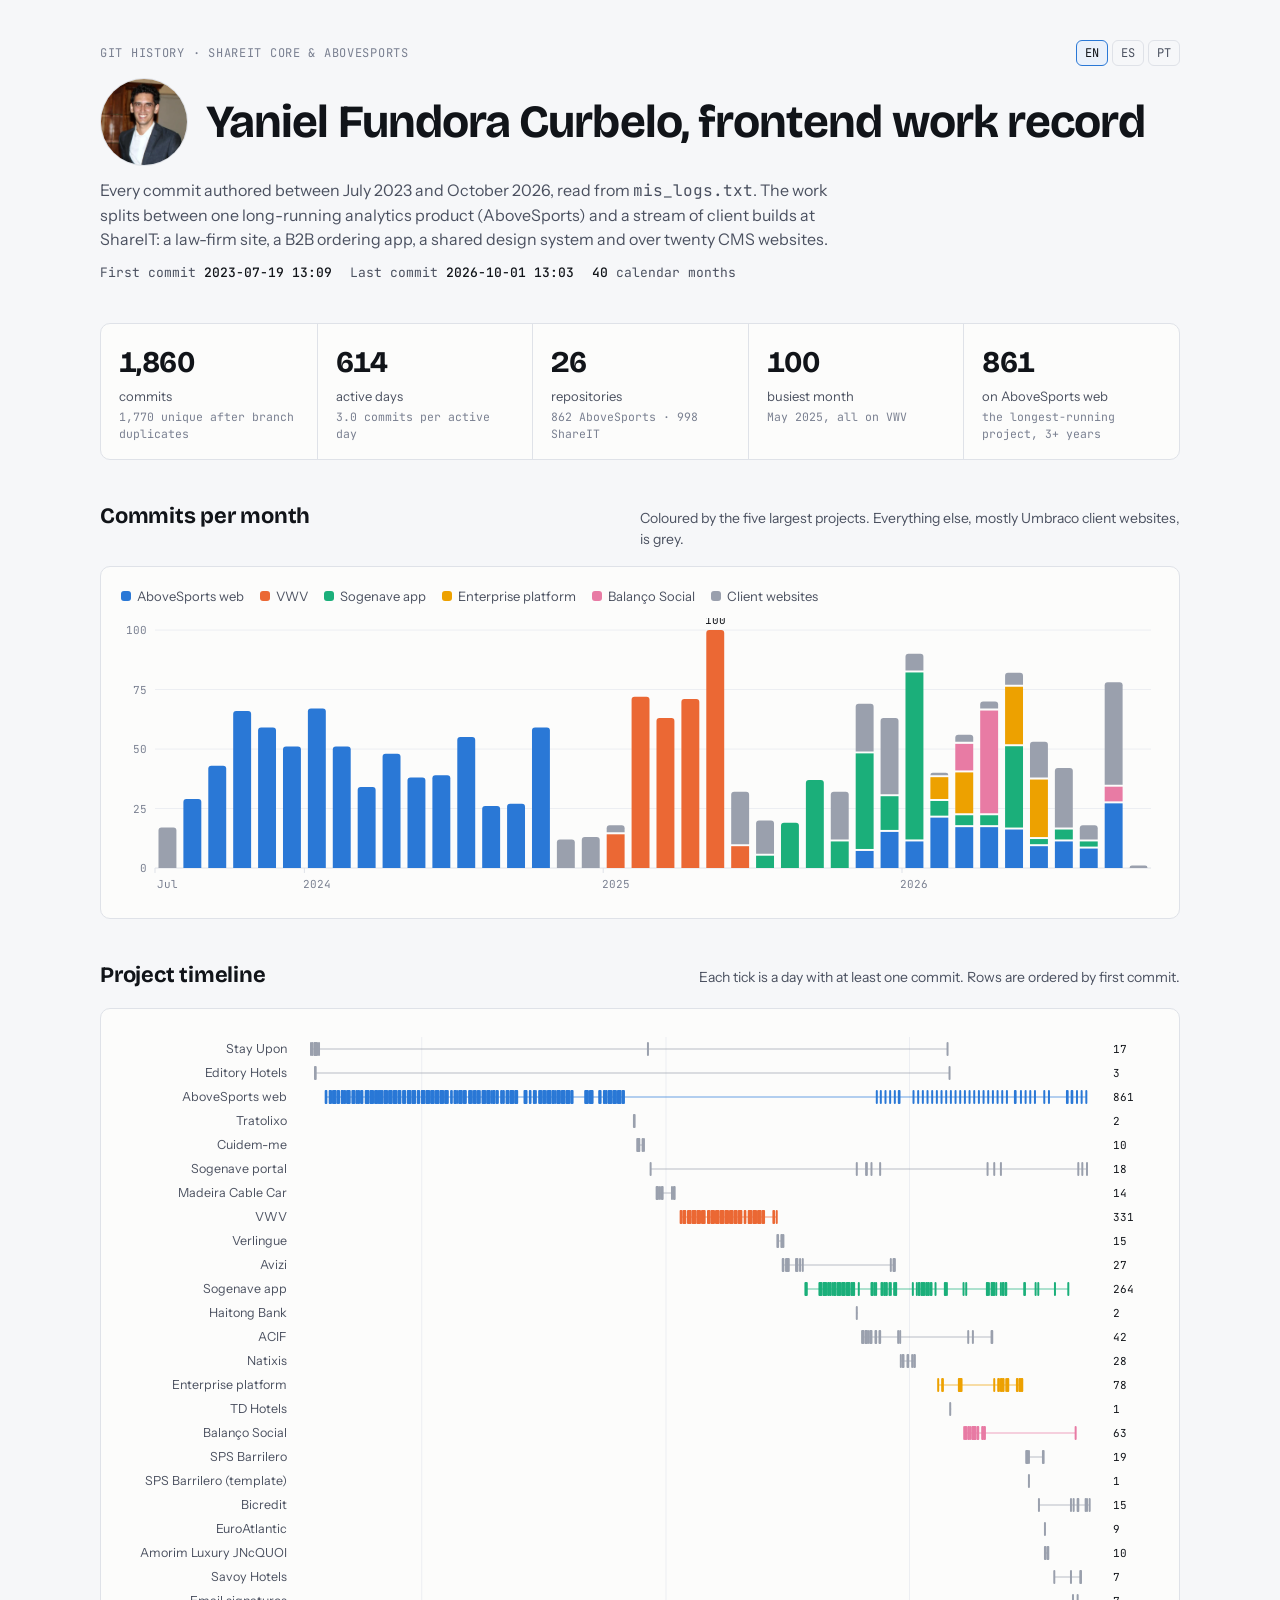
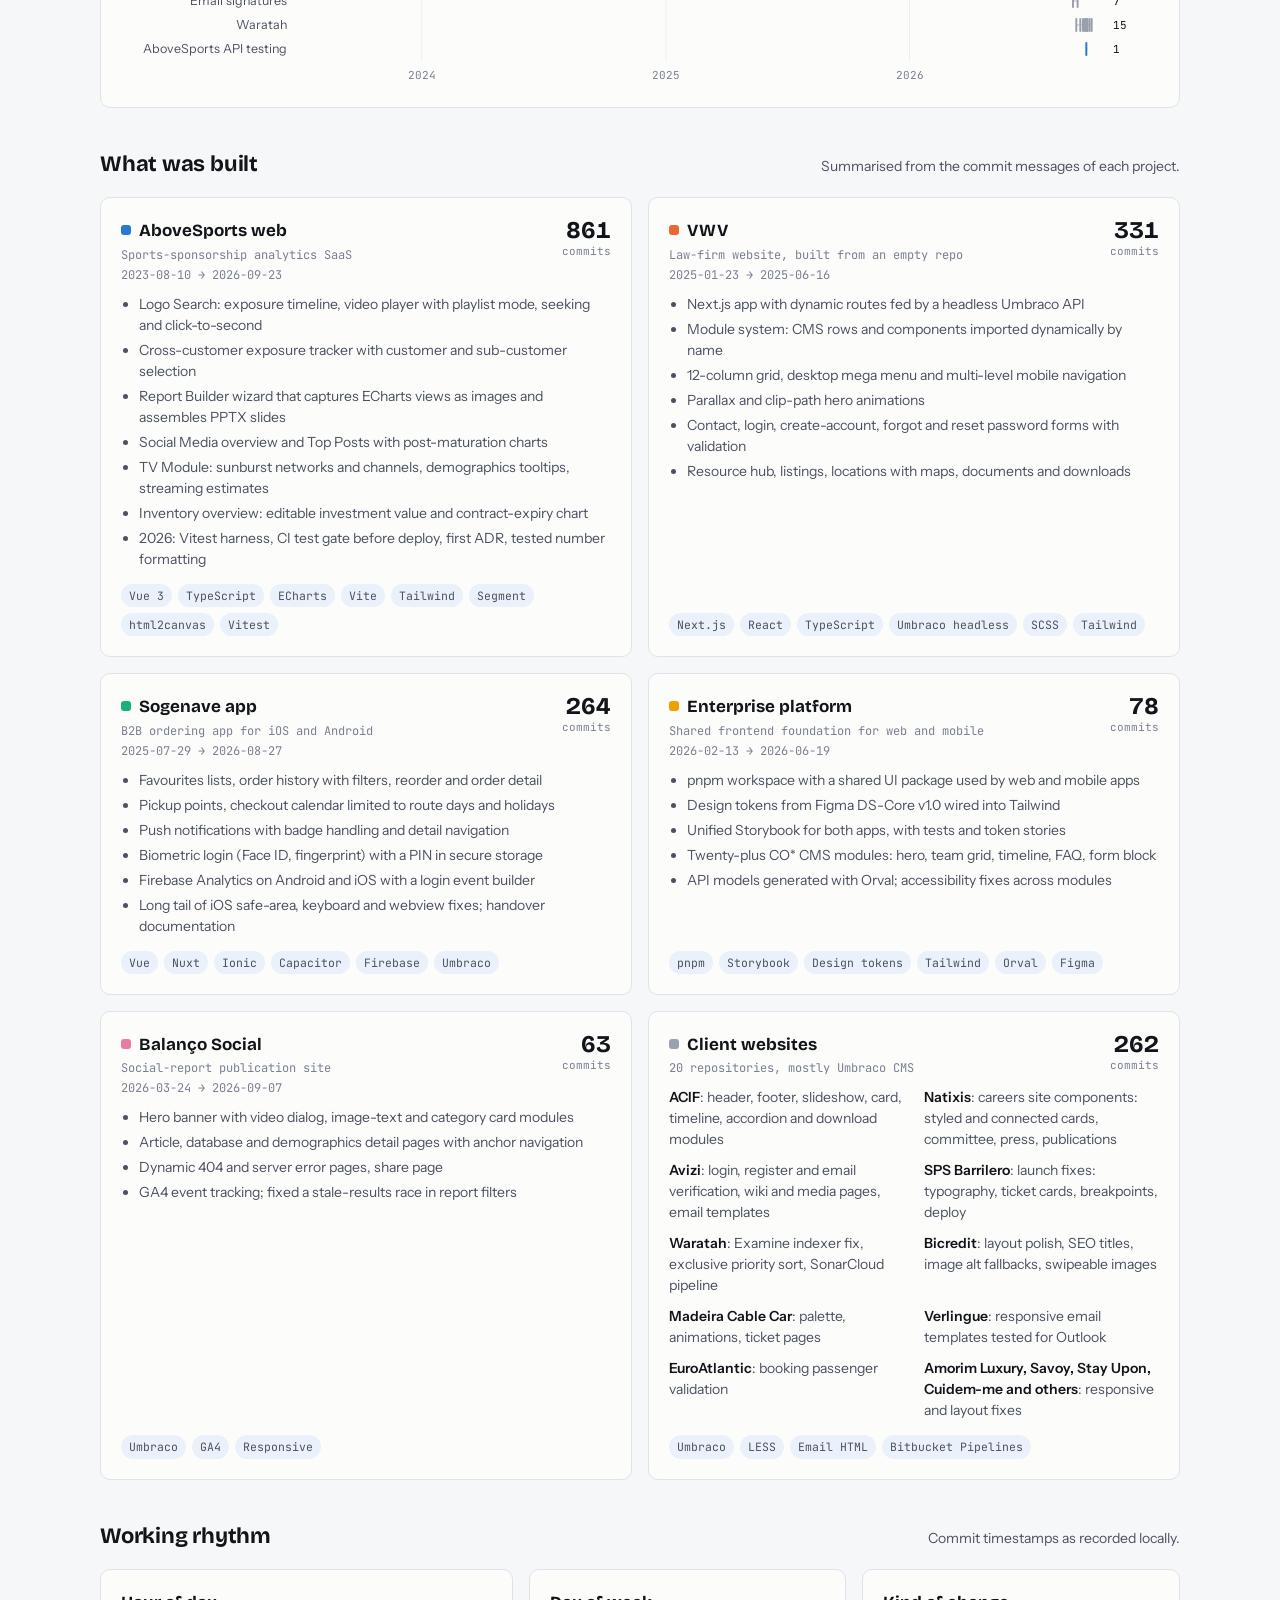
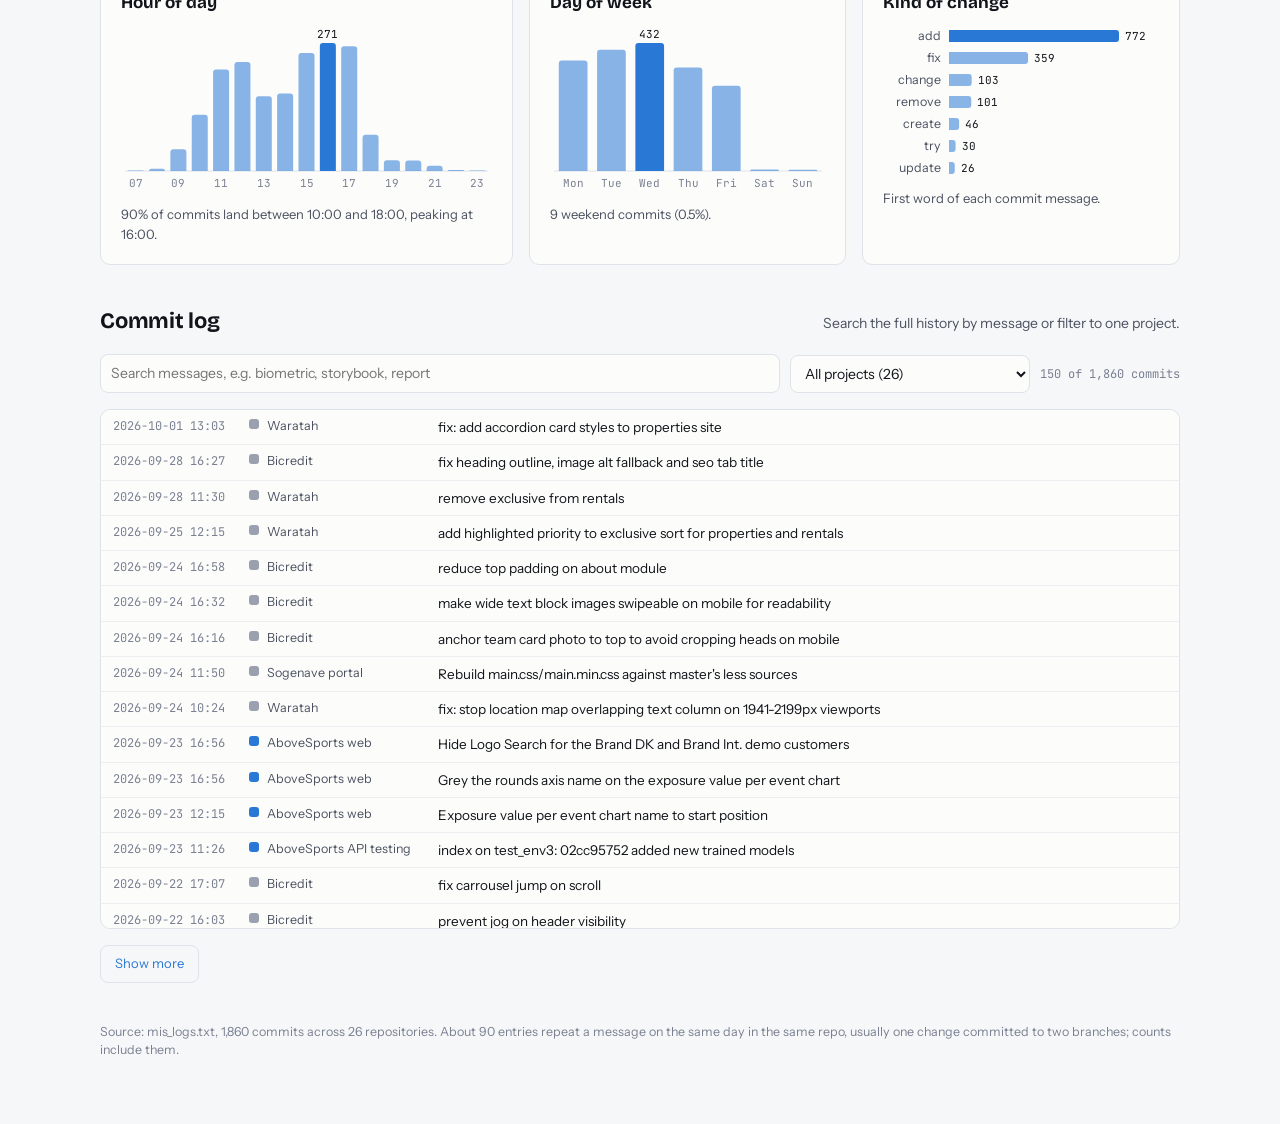
==== commit 123327b6: "SEO: prerendered content, metadata, structured data, sitemap, images and README" ====
--- a/index.html
+++ b/index.html
@@ -3,11 +3,67 @@
   <head>
     <meta charset="utf-8" />
     <meta name="viewport" content="width=device-width, initial-scale=1" />
-    <title>Yaniel Curbelo Work Record</title>
-    <link rel="alternate" hreflang="en" href="./" />
-    <link rel="alternate" hreflang="es" href="es/" />
-    <link rel="alternate" hreflang="pt" href="pt/" />
+    <title>Yaniel Fundora Curbelo · Frontend Developer Work Record</title>
+    <meta
+      name="description"
+      content="Frontend developer Yaniel Fundora Curbelo: 1,860 commits across 26 repositories (2023–2026). Vue 3, Next.js, React, TypeScript, Ionic and Umbraco work for AboveSports and ShareIT clients."
+    />
+    <meta name="author" content="Yaniel Fundora Curbelo" />
+    <link rel="me" href="https://www.linkedin.com/in/yaniel-fundora-curbelo-47762915a/" />
+    <link rel="me" href="https://github.com/fun2ra" />
+    <meta name="robots" content="index, follow" />
+    <link rel="canonical" href="https://fun2ra.github.io/shareit-work-record/" />
+    <link rel="alternate" hreflang="en" href="https://fun2ra.github.io/shareit-work-record/" />
+    <link rel="alternate" hreflang="es" href="https://fun2ra.github.io/shareit-work-record/es/" />
+    <link rel="alternate" hreflang="pt" href="https://fun2ra.github.io/shareit-work-record/pt/" />
+    <link rel="alternate" hreflang="x-default" href="https://fun2ra.github.io/shareit-work-record/" />
+    <meta property="og:type" content="profile" />
+    <meta property="og:url" content="https://fun2ra.github.io/shareit-work-record/" />
+    <meta property="og:title" content="Yaniel Fundora Curbelo · Frontend Developer Work Record" />
+    <meta
+      property="og:description"
+      content="1,860 commits across 26 repositories (2023–2026): a sports-analytics SaaS, a law-firm site, a B2B mobile app, a design system and 20+ CMS websites."
+    />
+    <meta property="og:locale" content="en_US" />
+    <meta property="og:locale:alternate" content="es_ES" />
+    <meta property="og:locale:alternate" content="pt_PT" />
+    <meta property="profile:first_name" content="Yaniel" />
+    <meta property="profile:last_name" content="Fundora Curbelo" />
+    <meta property="og:image" content="https://fun2ra.github.io/shareit-work-record/assets/img/og-image.jpg" />
+    <meta property="og:image:type" content="image/jpeg" />
+    <meta property="og:image:width" content="1200" />
+    <meta property="og:image:height" content="630" />
+    <meta property="og:image:alt" content="Yaniel Fundora Curbelo, frontend developer" />
+    <meta name="twitter:card" content="summary_large_image" />
+    <meta name="twitter:image" content="https://fun2ra.github.io/shareit-work-record/assets/img/og-image.jpg" />
+    <meta name="twitter:image:alt" content="Yaniel Fundora Curbelo, frontend developer" />
+    <meta name="theme-color" content="#f6f7f9" media="(prefers-color-scheme: light)" />
+    <meta name="theme-color" content="#101216" media="(prefers-color-scheme: dark)" />
+    <link rel="icon" type="image/svg+xml" href="assets/img/favicon.svg" />
+    <link rel="apple-touch-icon" href="assets/img/apple-touch-icon.png" />
+    <script type="application/ld+json">
+      {
+        "@context": "https://schema.org",
+        "@type": "ProfilePage",
+        "url": "https://fun2ra.github.io/shareit-work-record/",
+        "name": "Yaniel Fundora Curbelo · Frontend Developer Work Record",
+        "primaryImageOfPage": "https://fun2ra.github.io/shareit-work-record/assets/img/og-image.jpg",
+        "inLanguage": "en",
+        "dateModified": "2026-10-07",
+        "mainEntity": {
+          "@type": "Person",
+          "name": "Yaniel Fundora Curbelo",
+          "alternateName": "Yaniel Curbelo",
+          "image": "https://fun2ra.github.io/shareit-work-record/assets/img/avatar-600.jpg",
+          "sameAs": ["https://www.linkedin.com/in/yaniel-fundora-curbelo-47762915a/", "https://github.com/fun2ra"],
+          "jobTitle": "Frontend Developer",
+          "worksFor": { "@type": "Organization", "name": "ShareIT" },
+          "knowsAbout": ["Vue 3", "Next.js", "React", "TypeScript", "Nuxt", "Ionic", "Capacitor", "ECharts", "Storybook", "Tailwind CSS", "Umbraco", "Design systems"]
+        }
+      }
+    </script>
     <link rel="preconnect" href="https://fonts.googleapis.com" />
+    <link rel="preconnect" href="https://fonts.gstatic.com" crossorigin />
     <link
       rel="stylesheet"
       href="https://fonts.googleapis.com/css2?family=Bricolage+Grotesque:opsz,wght@12..96,500;12..96,700&family=Instrument+Sans:wght@400;500;600&family=JetBrains+Mono:wght@400;500&display=swap"
@@ -25,7 +81,13 @@
             <a href="pt/" hreflang="pt">PT</a>
           </nav>
         </div>
-        <h1>Yaniel Fundora Curbelo, frontend work record</h1>
+        <div class="ident">
+          <picture>
+            <source type="image/webp" srcset="assets/img/avatar-400.webp" />
+            <img class="avatar" src="assets/img/avatar-400.jpg" width="88" height="88" alt="Yaniel Fundora Curbelo, frontend developer" fetchpriority="high" />
+          </picture>
+          <h1>Yaniel Fundora Curbelo, frontend work record</h1>
+        </div>
         <p class="lede">
           Every commit authored between July 2023 and October 2026, read from
           <span class="mono">mis_logs.txt</span>. The work splits between one
@@ -33,10 +95,10 @@
           builds at ShareIT: a law-firm site, a B2B ordering app, a shared
           design system and over twenty CMS websites.
         </p>
-        <div class="range" id="range"></div>
+        <div class="range" id="range"><!--pre:range--><span>First commit <b>2023-07-19 13:09</b></span><span>Last commit <b>2026-10-01 13:03</b></span><span><b>40</b> calendar months</span><!--/pre:range--></div>
       </header>
 
-      <div class="kpis" id="kpis"></div>
+      <div class="kpis" id="kpis"><!--pre:kpis--><div class="kpi"><div class="v">1,860</div><div class="l">commits</div><div class="s">1,770 unique after branch duplicates</div></div><div class="kpi"><div class="v">614</div><div class="l">active days</div><div class="s">3.0 commits per active day</div></div><div class="kpi"><div class="v">26</div><div class="l">repositories</div><div class="s">862 AboveSports · 998 ShareIT</div></div><div class="kpi"><div class="v">100</div><div class="l">busiest month</div><div class="s">May 2025, all on VWV</div></div><div class="kpi"><div class="v">861</div><div class="l">on AboveSports web</div><div class="s">the longest-running project, 3+ years</div></div><!--/pre:kpis--></div>
 
       <section>
         <div class="sec-head">
@@ -47,7 +109,7 @@
           </p>
         </div>
         <div class="panel">
-          <div class="legend" id="legend-month"></div>
+          <div class="legend" id="legend-month"><!--pre:legend-month--><span><i style="background:var(--s1)"></i>AboveSports web</span><span><i style="background:var(--s2)"></i>VWV</span><span><i style="background:var(--s3)"></i>Sogenave app</span><span><i style="background:var(--s4)"></i>Enterprise platform</span><span><i style="background:var(--s5)"></i>Balanço Social</span><span><i style="background:var(--s6)"></i>Client websites</span><!--/pre:legend-month--></div>
           <div class="chart" id="chart-month" style="margin-top: 12px"></div>
         </div>
       </section>
@@ -68,7 +130,7 @@
           <h2>What was built</h2>
           <p>Summarised from the commit messages of each project.</p>
         </div>
-        <div class="eras" id="eras"></div>
+        <div class="eras" id="eras"><!--pre:eras--><article class="panel era"><div class="era-top"><div class="who"><h3><span class="swatch" style="background:var(--s1)"></span>AboveSports web</h3><div class="meta">Sports-sponsorship analytics SaaS</div><div class="meta">2023-08-10 → 2026-09-23</div></div><div class="count">861<small>commits</small></div></div><ul><li>Logo Search: exposure timeline, video player with playlist mode, seeking and click-to-second</li><li>Cross-customer exposure tracker with customer and sub-customer selection</li><li>Report Builder wizard that captures ECharts views as images and assembles PPTX slides</li><li>Social Media overview and Top Posts with post-maturation charts</li><li>TV Module: sunburst networks and channels, demographics tooltips, streaming estimates</li><li>Inventory overview: editable investment value and contract-expiry chart</li><li>2026: Vitest harness, CI test gate before deploy, first ADR, tested number formatting</li></ul><div class="chips"><span class="chip">Vue 3</span><span class="chip">TypeScript</span><span class="chip">ECharts</span><span class="chip">Vite</span><span class="chip">Tailwind</span><span class="chip">Segment</span><span class="chip">html2canvas</span><span class="chip">Vitest</span></div></article><article class="panel era"><div class="era-top"><div class="who"><h3><span class="swatch" style="background:var(--s2)"></span>VWV</h3><div class="meta">Law-firm website, built from an empty repo</div><div class="meta">2025-01-23 → 2025-06-16</div></div><div class="count">331<small>commits</small></div></div><ul><li>Next.js app with dynamic routes fed by a headless Umbraco API</li><li>Module system: CMS rows and components imported dynamically by name</li><li>12-column grid, desktop mega menu and multi-level mobile navigation</li><li>Parallax and clip-path hero animations</li><li>Contact, login, create-account, forgot and reset password forms with validation</li><li>Resource hub, listings, locations with maps, documents and downloads</li></ul><div class="chips"><span class="chip">Next.js</span><span class="chip">React</span><span class="chip">TypeScript</span><span class="chip">Umbraco headless</span><span class="chip">SCSS</span><span class="chip">Tailwind</span></div></article><article class="panel era"><div class="era-top"><div class="who"><h3><span class="swatch" style="background:var(--s3)"></span>Sogenave app</h3><div class="meta">B2B ordering app for iOS and Android</div><div class="meta">2025-07-29 → 2026-08-27</div></div><div class="count">264<small>commits</small></div></div><ul><li>Favourites lists, order history with filters, reorder and order detail</li><li>Pickup points, checkout calendar limited to route days and holidays</li><li>Push notifications with badge handling and detail navigation</li><li>Biometric login (Face ID, fingerprint) with a PIN in secure storage</li><li>Firebase Analytics on Android and iOS with a login event builder</li><li>Long tail of iOS safe-area, keyboard and webview fixes; handover documentation</li></ul><div class="chips"><span class="chip">Vue</span><span class="chip">Nuxt</span><span class="chip">Ionic</span><span class="chip">Capacitor</span><span class="chip">Firebase</span><span class="chip">Umbraco</span></div></article><article class="panel era"><div class="era-top"><div class="who"><h3><span class="swatch" style="background:var(--s4)"></span>Enterprise platform</h3><div class="meta">Shared frontend foundation for web and mobile</div><div class="meta">2026-02-13 → 2026-06-19</div></div><div class="count">78<small>commits</small></div></div><ul><li>pnpm workspace with a shared UI package used by web and mobile apps</li><li>Design tokens from Figma DS-Core v1.0 wired into Tailwind</li><li>Unified Storybook for both apps, with tests and token stories</li><li>Twenty-plus CO* CMS modules: hero, team grid, timeline, FAQ, form block</li><li>API models generated with Orval; accessibility fixes across modules</li></ul><div class="chips"><span class="chip">pnpm</span><span class="chip">Storybook</span><span class="chip">Design tokens</span><span class="chip">Tailwind</span><span class="chip">Orval</span><span class="chip">Figma</span></div></article><article class="panel era"><div class="era-top"><div class="who"><h3><span class="swatch" style="background:var(--s5)"></span>Balanço Social</h3><div class="meta">Social-report publication site</div><div class="meta">2026-03-24 → 2026-09-07</div></div><div class="count">63<small>commits</small></div></div><ul><li>Hero banner with video dialog, image-text and category card modules</li><li>Article, database and demographics detail pages with anchor navigation</li><li>Dynamic 404 and server error pages, share page</li><li>GA4 event tracking; fixed a stale-results race in report filters</li></ul><div class="chips"><span class="chip">Umbraco</span><span class="chip">GA4</span><span class="chip">Responsive</span></div></article><article class="panel era"><div class="era-top"><div class="who"><h3><span class="swatch" style="background:var(--s6)"></span>Client websites</h3><div class="meta">20 repositories, mostly Umbraco CMS</div></div><div class="count">262<small>commits</small></div></div><div class="sites"><div><b>ACIF</b>: header, footer, slideshow, card, timeline, accordion and download modules</div><div><b>Natixis</b>: careers site components: styled and connected cards, committee, press, publications</div><div><b>Avizi</b>: login, register and email verification, wiki and media pages, email templates</div><div><b>SPS Barrilero</b>: launch fixes: typography, ticket cards, breakpoints, deploy</div><div><b>Waratah</b>: Examine indexer fix, exclusive priority sort, SonarCloud pipeline</div><div><b>Bicredit</b>: layout polish, SEO titles, image alt fallbacks, swipeable images</div><div><b>Madeira Cable Car</b>: palette, animations, ticket pages</div><div><b>Verlingue</b>: responsive email templates tested for Outlook</div><div><b>EuroAtlantic</b>: booking passenger validation</div><div><b>Amorim Luxury, Savoy, Stay Upon, Cuidem-me and others</b>: responsive and layout fixes</div></div><div class="chips"><span class="chip">Umbraco</span><span class="chip">LESS</span><span class="chip">Email HTML</span><span class="chip">Bitbucket Pipelines</span></div></article><!--/pre:eras--></div>
       </section>
 
       <section>
@@ -80,12 +142,12 @@
           <div class="panel">
             <h3>Hour of day</h3>
             <div class="chart" id="chart-hour"></div>
-            <p class="note" id="note-hour"></p>
+            <p class="note" id="note-hour"><!--pre:note-hour-->90% of commits land between 10:00 and 18:00, peaking at 16:00.<!--/pre:note-hour--></p>
           </div>
           <div class="panel">
             <h3>Day of week</h3>
             <div class="chart" id="chart-week"></div>
-            <p class="note" id="note-week"></p>
+            <p class="note" id="note-week"><!--pre:note-week-->9 weekend commits (0.5%).<!--/pre:note-week--></p>
           </div>
           <div class="panel">
             <h3>Kind of change</h3>
@@ -107,18 +169,18 @@
             placeholder="Search messages, e.g. biometric, storybook, report"
             aria-label="Search commit messages"
           />
-          <select id="repo" aria-label="Filter by project"></select>
-          <span class="log-count" id="log-count"></span>
+          <select id="repo" aria-label="Filter by project"><!--pre:repo--><option value="">All projects (26)</option><option value="AboveSports/web">AboveSports web · 861</option><option value="ShareIT Core/vwv">VWV · 331</option><option value="ShareIT Core/sogenave-app">Sogenave app · 264</option><option value="ShareIT Core/shareit-enterprise-platform">Enterprise platform · 78</option><option value="ShareIT Core/balanco-social">Balanço Social · 63</option><option value="ShareIT Core/acif">ACIF · 42</option><option value="ShareIT Core/natixis">Natixis · 28</option><option value="ShareIT Core/avizi">Avizi · 27</option><option value="ShareIT Core/sps-barrilero">SPS Barrilero · 19</option><option value="ShareIT Core/sogenave">Sogenave portal · 18</option><option value="ShareIT Core/stayupon">Stay Upon · 17</option><option value="ShareIT Core/verlingue">Verlingue · 15</option><option value="ShareIT Core/bicredit">Bicredit · 15</option><option value="ShareIT Core/waratah">Waratah · 15</option><option value="ShareIT Core/madeira-cablecar">Madeira Cable Car · 14</option><option value="ShareIT Core/cuidem-me">Cuidem-me · 10</option><option value="ShareIT Core/amorim-luxury-jncquoi">Amorim Luxury JNcQUOI · 10</option><option value="ShareIT Core/euroatlantic">EuroAtlantic · 9</option><option value="ShareIT Core/savoy-hotels">Savoy Hotels · 7</option><option value="ShareIT Core/email_templates">Email signatures · 7</option><option value="ShareIT Core/editory-hotels">Editory Hotels · 3</option><option value="ShareIT Core/tratolixo">Tratolixo · 2</option><option value="ShareIT Core/haitong-bank">Haitong Bank · 2</option><option value="ShareIT Core/td-hotels">TD Hotels · 1</option><option value="ShareIT Core/Spsbarrilero-repo">SPS Barrilero (template) · 1</option><option value="AboveSports/api_testing">AboveSports API testing · 1</option><!--/pre:repo--></select>
+          <span class="log-count" id="log-count"><!--pre:log-count-->150 of 1,860 commits<!--/pre:log-count--></span>
         </div>
         <div class="log">
           <table>
-            <tbody id="log-body"></tbody>
+            <tbody id="log-body"><!--pre:log-body--><tr><td class="d">2026-10-01 13:03</td><td class="p"><span class="swatch" style="background:var(--s6)"></span>Waratah</td><td class="m">fix: add accordion card styles to properties site</td></tr><tr><td class="d">2026-09-28 16:27</td><td class="p"><span class="swatch" style="background:var(--s6)"></span>Bicredit</td><td class="m">fix heading outline, image alt fallback and seo tab title</td></tr><tr><td class="d">2026-09-28 11:30</td><td class="p"><span class="swatch" style="background:var(--s6)"></span>Waratah</td><td class="m">remove exclusive from rentals</td></tr><tr><td class="d">2026-09-25 12:15</td><td class="p"><span class="swatch" style="background:var(--s6)"></span>Waratah</td><td class="m">add highlighted priority to exclusive sort for properties and rentals</td></tr><tr><td class="d">2026-09-24 16:58</td><td class="p"><span class="swatch" style="background:var(--s6)"></span>Bicredit</td><td class="m">reduce top padding on about module</td></tr><tr><td class="d">2026-09-24 16:32</td><td class="p"><span class="swatch" style="background:var(--s6)"></span>Bicredit</td><td class="m">make wide text block images swipeable on mobile for readability</td></tr><tr><td class="d">2026-09-24 16:16</td><td class="p"><span class="swatch" style="background:var(--s6)"></span>Bicredit</td><td class="m">anchor team card photo to top to avoid cropping heads on mobile</td></tr><tr><td class="d">2026-09-24 11:50</td><td class="p"><span class="swatch" style="background:var(--s6)"></span>Sogenave portal</td><td class="m">Rebuild main.css/main.min.css against master's less sources</td></tr><tr><td class="d">2026-09-24 10:24</td><td class="p"><span class="swatch" style="background:var(--s6)"></span>Waratah</td><td class="m">fix: stop location map overlapping text column on 1941-2199px viewports</td></tr><tr><td class="d">2026-09-23 16:56</td><td class="p"><span class="swatch" style="background:var(--s1)"></span>AboveSports web</td><td class="m">Hide Logo Search for the Brand DK and Brand Int. demo customers</td></tr><tr><td class="d">2026-09-23 16:56</td><td class="p"><span class="swatch" style="background:var(--s1)"></span>AboveSports web</td><td class="m">Grey the rounds axis name on the exposure value per event chart</td></tr><tr><td class="d">2026-09-23 12:15</td><td class="p"><span class="swatch" style="background:var(--s1)"></span>AboveSports web</td><td class="m">Exposure value per event chart name to start position</td></tr><tr><td class="d">2026-09-23 11:26</td><td class="p"><span class="swatch" style="background:var(--s1)"></span>AboveSports API testing</td><td class="m">index on test_env3: 02cc95752 added new trained models</td></tr><tr><td class="d">2026-09-22 17:07</td><td class="p"><span class="swatch" style="background:var(--s6)"></span>Bicredit</td><td class="m">fix carrousel jump on scroll</td></tr><tr><td class="d">2026-09-22 16:03</td><td class="p"><span class="swatch" style="background:var(--s6)"></span>Bicredit</td><td class="m">prevent jog on header visibility</td></tr><tr><td class="d">2026-09-22 10:49</td><td class="p"><span class="swatch" style="background:var(--s6)"></span>Waratah</td><td class="m">revert: restore bitbucket-pipelines.yml to pre-merge state</td></tr><tr><td class="d">2026-09-22 10:43</td><td class="p"><span class="swatch" style="background:var(--s6)"></span>Waratah</td><td class="m">fix: remove empty master pipeline until SONAR_TOKEN is fixed</td></tr><tr><td class="d">2026-09-22 10:10</td><td class="p"><span class="swatch" style="background:var(--s6)"></span>Waratah</td><td class="m">fix: bump sonarcloud-scan pipe to 4.1.0 for Java 21 requirement</td></tr><tr><td class="d">2026-09-22 10:00</td><td class="p"><span class="swatch" style="background:var(--s6)"></span>Waratah</td><td class="m">fix: re-enable SonarCloud steps on master pipeline</td></tr><tr><td class="d">2026-09-21 10:36</td><td class="p"><span class="swatch" style="background:var(--s6)"></span>Waratah</td><td class="m">add 48px spacing between title and filters bar on rentals listings</td></tr><tr><td class="d">2026-09-21 09:44</td><td class="p"><span class="swatch" style="background:var(--s6)"></span>Waratah</td><td class="m">Revert &quot;increase spacing in search bar to 68px&quot;</td></tr><tr><td class="d">2026-09-18 09:38</td><td class="p"><span class="swatch" style="background:var(--s6)"></span>Waratah</td><td class="m">increase spacing in search bar to 68px</td></tr><tr><td class="d">2026-09-17 14:41</td><td class="p"><span class="swatch" style="background:var(--s6)"></span>Sogenave portal</td><td class="m">Fix hero banner copy overflow, CTA deformation and logo/arrow overlap</td></tr><tr><td class="d">2026-09-17 14:41</td><td class="p"><span class="swatch" style="background:var(--s6)"></span>Sogenave portal</td><td class="m">Fix hero banner copy overflow, CTA deformation and logo/arrow overlap</td></tr><tr><td class="d">2026-09-16 16:01</td><td class="p"><span class="swatch" style="background:var(--s1)"></span>AboveSports web</td><td class="m">Show every top post the endpoint returns, not just the first</td></tr><tr><td class="d">2026-09-16 14:17</td><td class="p"><span class="swatch" style="background:var(--s1)"></span>AboveSports web</td><td class="m">Show top post exposure value whenever a single partner is selected</td></tr><tr><td class="d">2026-09-16 13:08</td><td class="p"><span class="swatch" style="background:var(--s1)"></span>AboveSports web</td><td class="m">Keep top post exposure value hidden under All Partners after a reload</td></tr><tr><td class="d">2026-09-16 10:50</td><td class="p"><span class="swatch" style="background:var(--s1)"></span>AboveSports web</td><td class="m">Restore the reports feature-selection clearing lost in a merge</td></tr><tr><td class="d">2026-09-15 12:10</td><td class="p"><span class="swatch" style="background:var(--s6)"></span>Savoy Hotels</td><td class="m">Reapply &quot;fix homepage componet filter&quot;</td></tr><tr><td class="d">2026-09-14 21:33</td><td class="p"><span class="swatch" style="background:var(--s6)"></span>Savoy Hotels</td><td class="m">Revert &quot;fix homepage componet filter&quot;</td></tr><tr><td class="d">2026-09-14 17:48</td><td class="p"><span class="swatch" style="background:var(--s6)"></span>Savoy Hotels</td><td class="m">fix homepage componet filter</td></tr><tr><td class="d">2026-09-14 12:46</td><td class="p"><span class="swatch" style="background:var(--s6)"></span>Waratah</td><td class="m">add full width accordion card component</td></tr><tr><td class="d">2026-09-14 10:59</td><td class="p"><span class="swatch" style="background:var(--s6)"></span>Waratah</td><td class="m">put search form spacing at 48px</td></tr><tr><td class="d">2026-09-11 17:20</td><td class="p"><span class="swatch" style="background:var(--s6)"></span>Sogenave portal</td><td class="m">fix app port blocked</td></tr><tr><td class="d">2026-09-11 17:20</td><td class="p"><span class="swatch" style="background:var(--s6)"></span>Sogenave portal</td><td class="m">fix app port blocked</td></tr><tr><td class="d">2026-09-11 16:41</td><td class="p"><span class="swatch" style="background:var(--s6)"></span>Sogenave portal</td><td class="m">add conatained banner images</td></tr><tr><td class="d">2026-09-11 16:41</td><td class="p"><span class="swatch" style="background:var(--s6)"></span>Sogenave portal</td><td class="m">add conatained banner images</td></tr><tr><td class="d">2026-09-11 12:59</td><td class="p"><span class="swatch" style="background:var(--s6)"></span>Bicredit</td><td class="m">add link into forms</td></tr><tr><td class="d">2026-09-10 20:23</td><td class="p"><span class="swatch" style="background:var(--s6)"></span>Bicredit</td><td class="m">Revert text align justify from rich text editor data types</td></tr><tr><td class="d">2026-09-10 20:23</td><td class="p"><span class="swatch" style="background:var(--s6)"></span>Bicredit</td><td class="m">Revert text align justify from rich text editor data types</td></tr><tr><td class="d">2026-09-10 17:33</td><td class="p"><span class="swatch" style="background:var(--s6)"></span>Email signatures</td><td class="m">Trim the Serenity client reply to just the three changes</td></tr><tr><td class="d">2026-09-10 17:33</td><td class="p"><span class="swatch" style="background:var(--s6)"></span>Email signatures</td><td class="m">Pin header colours with CSS instead of hosted images</td></tr><tr><td class="d">2026-09-10 17:32</td><td class="p"><span class="swatch" style="background:var(--s6)"></span>Bicredit</td><td class="m">change breadcrumbs hover color and add text align justify to rich text editor</td></tr><tr><td class="d">2026-09-10 15:39</td><td class="p"><span class="swatch" style="background:var(--s6)"></span>Bicredit</td><td class="m">change FeatireGrid default text size, add media base url, and add footer home page link</td></tr><tr><td class="d">2026-09-10 11:49</td><td class="p"><span class="swatch" style="background:var(--s6)"></span>Email signatures</td><td class="m">Serenity: remove divider, enlarge award seal, underline footer links</td></tr><tr><td class="d">2026-09-09 21:24</td><td class="p"><span class="swatch" style="background:var(--s1)"></span>AboveSports web</td><td class="m">Match report customers by guid, not by brand name</td></tr><tr><td class="d">2026-09-09 21:24</td><td class="p"><span class="swatch" style="background:var(--s1)"></span>AboveSports web</td><td class="m">Match report customers by guid, not by brand name</td></tr><tr><td class="d">2026-09-09 21:24</td><td class="p"><span class="swatch" style="background:var(--s1)"></span>AboveSports web</td><td class="m">Match report customers by guid, not by brand name</td></tr><tr><td class="d">2026-09-09 17:28</td><td class="p"><span class="swatch" style="background:var(--s1)"></span>AboveSports web</td><td class="m">Revert &quot;Guard report generation against a second overlapping submit&quot;</td></tr><tr><td class="d">2026-09-09 17:11</td><td class="p"><span class="swatch" style="background:var(--s1)"></span>AboveSports web</td><td class="m">Guard report generation against a second overlapping submit</td></tr><tr><td class="d">2026-09-09 15:26</td><td class="p"><span class="swatch" style="background:var(--s1)"></span>AboveSports web</td><td class="m">Fix reports being generated with blank charts</td></tr><tr><td class="d">2026-09-09 15:26</td><td class="p"><span class="swatch" style="background:var(--s1)"></span>AboveSports web</td><td class="m">Fix reports being generated with blank charts</td></tr><tr><td class="d">2026-09-09 15:26</td><td class="p"><span class="swatch" style="background:var(--s1)"></span>AboveSports web</td><td class="m">Fix reports being generated with blank charts</td></tr><tr><td class="d">2026-09-08 15:49</td><td class="p"><span class="swatch" style="background:var(--s6)"></span>Waratah</td><td class="m">Fix stale Examine indexer values by reading from ValueSet instead of NuCache</td></tr><tr><td class="d">2026-09-08 12:13</td><td class="p"><span class="swatch" style="background:var(--s6)"></span>Waratah</td><td class="m">add exclusive priority sort</td></tr><tr><td class="d">2026-09-07 20:40</td><td class="p"><span class="swatch" style="background:var(--s5)"></span>Balanço Social</td><td class="m">Document known ReportSearchClient filter race condition in project memory.</td></tr><tr><td class="d">2026-09-07 17:55</td><td class="p"><span class="swatch" style="background:var(--s5)"></span>Balanço Social</td><td class="m">index on feature/client-services: 1c998db fix view infographic translation</td></tr><tr><td class="d">2026-09-07 17:54</td><td class="p"><span class="swatch" style="background:var(--s5)"></span>Balanço Social</td><td class="m">Fix stale report data when combining category, year and theme filters.</td></tr><tr><td class="d">2026-09-07 16:54</td><td class="p"><span class="swatch" style="background:var(--s5)"></span>Balanço Social</td><td class="m">fix view infographic translation</td></tr><tr><td class="d">2026-09-07 15:49</td><td class="p"><span class="swatch" style="background:var(--s5)"></span>Balanço Social</td><td class="m">Fix CategoryCards deformation on window resize.</td></tr><tr><td class="d">2026-09-07 15:49</td><td class="p"><span class="swatch" style="background:var(--s5)"></span>Balanço Social</td><td class="m">Fix CategoryCards deformation on window resize.</td></tr><tr><td class="d">2026-09-07 15:17</td><td class="p"><span class="swatch" style="background:var(--s5)"></span>Balanço Social</td><td class="m">Add hd breakpoint at 1200px and switch header nav there.</td></tr><tr><td class="d">2026-09-04 11:24</td><td class="p"><span class="swatch" style="background:var(--s6)"></span>Bicredit</td><td class="m">fix textBlock align, solutionCard wrap text and ctaBanner backgtound image</td></tr><tr><td class="d">2026-09-03 15:01</td><td class="p"><span class="swatch" style="background:var(--s6)"></span>Email signatures</td><td class="m">Revert to the image-pin approach; scope the signature to injection only</td></tr><tr><td class="d">2026-09-03 11:19</td><td class="p"><span class="swatch" style="background:var(--s6)"></span>Email signatures</td><td class="m">Replace the dark-mode hack stack with the standard approach</td></tr><tr><td class="d">2026-09-03 10:53</td><td class="p"><span class="swatch" style="background:var(--s6)"></span>Email signatures</td><td class="m">Inline the header colour pins as data: URIs instead of hosted images</td></tr><tr><td class="d">2026-09-03 10:45</td><td class="p"><span class="swatch" style="background:var(--s6)"></span>Email signatures</td><td class="m">Initial commit: Solfarcos and Serenity email signature templates</td></tr><tr><td class="d">2026-09-02 18:04</td><td class="p"><span class="swatch" style="background:var(--s1)"></span>AboveSports web</td><td class="m">Spec the timezone bug and the formatting consolidation</td></tr><tr><td class="d">2026-09-02 18:04</td><td class="p"><span class="swatch" style="background:var(--s1)"></span>AboveSports web</td><td class="m">Route viewer counts through a shared, tested number formatter</td></tr><tr><td class="d">2026-09-02 18:03</td><td class="p"><span class="swatch" style="background:var(--s1)"></span>AboveSports web</td><td class="m">Protect money and date formatting with tests</td></tr><tr><td class="d">2026-09-02 18:02</td><td class="p"><span class="swatch" style="background:var(--s1)"></span>AboveSports web</td><td class="m">Record ADR 0001 on what triggers a Testing 3 deploy</td></tr><tr><td class="d">2026-09-02 12:53</td><td class="p"><span class="swatch" style="background:var(--s1)"></span>AboveSports web</td><td class="m">Revert &quot;TEMPORARY: break one assertion to verify the deploy gate&quot;</td></tr><tr><td class="d">2026-09-02 12:51</td><td class="p"><span class="swatch" style="background:var(--s1)"></span>AboveSports web</td><td class="m">TEMPORARY: break one assertion to verify the deploy gate</td></tr><tr><td class="d">2026-09-02 12:29</td><td class="p"><span class="swatch" style="background:var(--s1)"></span>AboveSports web</td><td class="m">Rescope the CI gate from pull requests to the deploy</td></tr><tr><td class="d">2026-09-02 12:29</td><td class="p"><span class="swatch" style="background:var(--s1)"></span>AboveSports web</td><td class="m">Run the tests before the Testing 3 deploy</td></tr><tr><td class="d">2026-09-02 12:29</td><td class="p"><span class="swatch" style="background:var(--s1)"></span>AboveSports web</td><td class="m">Add a Vitest harness with one reference spec</td></tr><tr><td class="d">2026-09-01 12:52</td><td class="p"><span class="swatch" style="background:var(--s1)"></span>AboveSports web</td><td class="m">Align Exposure Value per Event chart typography</td></tr><tr><td class="d">2026-09-01 11:11</td><td class="p"><span class="swatch" style="background:var(--s1)"></span>AboveSports web</td><td class="m">Keep test_env3's deploy/container config, drop release_candidate's infra changes</td></tr><tr><td class="d">2026-09-01 09:57</td><td class="p"><span class="swatch" style="background:var(--s1)"></span>AboveSports web</td><td class="m">index on test_env3: 3526e82b chore: retrigger test_env3 deployment for #182 (push trigger did not fire automatically on merge)</td></tr><tr><td class="d">2026-08-31 20:25</td><td class="p"><span class="swatch" style="background:var(--s6)"></span>Savoy Hotels</td><td class="m">Confine reserve contact form blue panel to container width</td></tr><tr><td class="d">2026-08-31 17:34</td><td class="p"><span class="swatch" style="background:var(--s6)"></span>Savoy Hotels</td><td class="m">Center reserve contact form within its component</td></tr><tr><td class="d">2026-08-31 12:20</td><td class="p"><span class="swatch" style="background:var(--s6)"></span>Bicredit</td><td class="m">fix row backgound color, hero banner spacing and social media icon size</td></tr><tr><td class="d">2026-08-31 10:54</td><td class="p"><span class="swatch" style="background:var(--s6)"></span>Bicredit</td><td class="m">remove background circle in social media icons</td></tr><tr><td class="d">2026-08-27 10:15</td><td class="p"><span class="swatch" style="background:var(--s3)"></span>Sogenave app</td><td class="m">update firebase analytics configuration</td></tr><tr><td class="d">2026-08-27 10:15</td><td class="p"><span class="swatch" style="background:var(--s3)"></span>Sogenave app</td><td class="m">update firebase analytics configuration</td></tr><tr><td class="d">2026-08-26 16:47</td><td class="p"><span class="swatch" style="background:var(--s1)"></span>AboveSports web</td><td class="m">chore: retrigger test_env3 deployment for #182 (push trigger did not fire automatically on merge)</td></tr><tr><td class="d">2026-08-26 16:35</td><td class="p"><span class="swatch" style="background:var(--s1)"></span>AboveSports web</td><td class="m">Fix missing donut chart on Exposure on Posts and Total Engagements</td></tr><tr><td class="d">2026-08-26 12:22</td><td class="p"><span class="swatch" style="background:var(--s1)"></span>AboveSports web</td><td class="m">Ignore .scratch directory</td></tr><tr><td class="d">2026-08-26 12:21</td><td class="p"><span class="swatch" style="background:var(--s1)"></span>AboveSports web</td><td class="m">Fix Social Media overview intermittently showing &quot;No data&quot;</td></tr><tr><td class="d">2026-08-25 12:16</td><td class="p"><span class="swatch" style="background:var(--s1)"></span>AboveSports web</td><td class="m">Fix testing-3 deploy: commit lockfile, relax stale exact pins</td></tr><tr><td class="d">2026-08-25 12:16</td><td class="p"><span class="swatch" style="background:var(--s1)"></span>AboveSports web</td><td class="m">Fix testing-3 deploy: commit lockfile, relax stale exact pins</td></tr><tr><td class="d">2026-08-25 12:16</td><td class="p"><span class="swatch" style="background:var(--s1)"></span>AboveSports web</td><td class="m">Fix testing-3 deploy: commit lockfile, relax stale exact pins</td></tr><tr><td class="d">2026-08-25 12:16</td><td class="p"><span class="swatch" style="background:var(--s1)"></span>AboveSports web</td><td class="m">Fix testing-3 deploy: commit lockfile, relax stale exact pins</td></tr><tr><td class="d">2026-08-25 10:46</td><td class="p"><span class="swatch" style="background:var(--s1)"></span>AboveSports web</td><td class="m">force deploy on testing 3</td></tr><tr><td class="d">2026-08-07 17:23</td><td class="p"><span class="swatch" style="background:var(--s3)"></span>Sogenave app</td><td class="m">remove logs from orders filter</td></tr><tr><td class="d">2026-08-06 17:02</td><td class="p"><span class="swatch" style="background:var(--s6)"></span>Savoy Hotels</td><td class="m">change contact form spacing</td></tr><tr><td class="d">2026-08-06 16:16</td><td class="p"><span class="swatch" style="background:var(--s6)"></span>Savoy Hotels</td><td class="m">center reserve form</td></tr><tr><td class="d">2026-07-29 17:29</td><td class="p"><span class="swatch" style="background:var(--s1)"></span>AboveSports web</td><td class="m">create refactor strategy</td></tr><tr><td class="d">2026-07-29 17:29</td><td class="p"><span class="swatch" style="background:var(--s1)"></span>AboveSports web</td><td class="m">create refactor strategy</td></tr><tr><td class="d">2026-07-29 17:29</td><td class="p"><span class="swatch" style="background:var(--s1)"></span>AboveSports web</td><td class="m">create refactor strategy</td></tr><tr><td class="d">2026-07-28 14:45</td><td class="p"><span class="swatch" style="background:var(--s6)"></span>Amorim Luxury JNcQUOI</td><td class="m">font inter for insterest form</td></tr><tr><td class="d">2026-07-28 13:05</td><td class="p"><span class="swatch" style="background:var(--s6)"></span>Amorim Luxury JNcQUOI</td><td class="m">add font inter to all forms labels</td></tr><tr><td class="d">2026-07-28 10:28</td><td class="p"><span class="swatch" style="background:var(--s6)"></span>Amorim Luxury JNcQUOI</td><td class="m">change add adress button position and remove text center from confirmation message</td></tr><tr><td class="d">2026-07-27 17:11</td><td class="p"><span class="swatch" style="background:var(--s6)"></span>Amorim Luxury JNcQUOI</td><td class="m">change nav bar layput styles</td></tr><tr><td class="d">2026-07-27 16:33</td><td class="p"><span class="swatch" style="background:var(--s6)"></span>Amorim Luxury JNcQUOI</td><td class="m">fix form field font family</td></tr><tr><td class="d">2026-07-27 13:08</td><td class="p"><span class="swatch" style="background:var(--s6)"></span>Amorim Luxury JNcQUOI</td><td class="m">fix border in how may selector and fix inter font imports</td></tr><tr><td class="d">2026-07-24 17:00</td><td class="p"><span class="swatch" style="background:var(--s6)"></span>Amorim Luxury JNcQUOI</td><td class="m">fix padding and border in profile intro and sunbed detail</td></tr><tr><td class="d">2026-07-24 13:22</td><td class="p"><span class="swatch" style="background:var(--s6)"></span>Amorim Luxury JNcQUOI</td><td class="m">change font weigth on action detail button</td></tr><tr><td class="d">2026-07-24 12:34</td><td class="p"><span class="swatch" style="background:var(--s6)"></span>Amorim Luxury JNcQUOI</td><td class="m">remove bottom padding on main tag</td></tr><tr><td class="d">2026-07-23 17:50</td><td class="p"><span class="swatch" style="background:var(--s6)"></span>EuroAtlantic</td><td class="m">Revert passenger default removal and booking validation (PR #164).</td></tr><tr><td class="d">2026-07-23 15:53</td><td class="p"><span class="swatch" style="background:var(--s6)"></span>EuroAtlantic</td><td class="m">add has minor passagnger rules do avaible booking</td></tr><tr><td class="d">2026-07-23 15:53</td><td class="p"><span class="swatch" style="background:var(--s6)"></span>EuroAtlantic</td><td class="m">add has minor passagnger rules do avaible booking</td></tr><tr><td class="d">2026-07-23 14:14</td><td class="p"><span class="swatch" style="background:var(--s6)"></span>EuroAtlantic</td><td class="m">remove unused imports</td></tr><tr><td class="d">2026-07-23 14:14</td><td class="p"><span class="swatch" style="background:var(--s6)"></span>EuroAtlantic</td><td class="m">remove unused imports</td></tr><tr><td class="d">2026-07-23 14:13</td><td class="p"><span class="swatch" style="background:var(--s6)"></span>EuroAtlantic</td><td class="m">add zero passengers booking validation</td></tr><tr><td class="d">2026-07-23 14:13</td><td class="p"><span class="swatch" style="background:var(--s6)"></span>EuroAtlantic</td><td class="m">add zero passengers booking validation</td></tr><tr><td class="d">2026-07-23 13:06</td><td class="p"><span class="swatch" style="background:var(--s6)"></span>Amorim Luxury JNcQUOI</td><td class="m">fix issues font on login flow</td></tr><tr><td class="d">2026-07-23 11:53</td><td class="p"><span class="swatch" style="background:var(--s6)"></span>EuroAtlantic</td><td class="m">remove first adult passenger per default</td></tr><tr><td class="d">2026-07-23 11:53</td><td class="p"><span class="swatch" style="background:var(--s6)"></span>EuroAtlantic</td><td class="m">remove first adult passenger per default</td></tr><tr><td class="d">2026-07-22 11:49</td><td class="p"><span class="swatch" style="background:var(--s1)"></span>AboveSports web</td><td class="m">fix reactivity issue with showTotalExposureValues on topPostValues</td></tr><tr><td class="d">2026-07-22 11:49</td><td class="p"><span class="swatch" style="background:var(--s1)"></span>AboveSports web</td><td class="m">fix reactivity issue with showTotalExposureValues on topPostValues</td></tr><tr><td class="d">2026-07-21 16:25</td><td class="p"><span class="swatch" style="background:var(--s6)"></span>SPS Barrilero</td><td class="m">try fix for deploy</td></tr><tr><td class="d">2026-07-21 15:21</td><td class="p"><span class="swatch" style="background:var(--s6)"></span>SPS Barrilero</td><td class="m">undo fix build change</td></tr><tr><td class="d">2026-07-20 17:05</td><td class="p"><span class="swatch" style="background:var(--s6)"></span>SPS Barrilero</td><td class="m">fix build</td></tr><tr><td class="d">2026-07-20 13:20</td><td class="p"><span class="swatch" style="background:var(--s6)"></span>SPS Barrilero</td><td class="m">add colors to grapich elements configuration</td></tr><tr><td class="d">2026-07-20 11:35</td><td class="p"><span class="swatch" style="background:var(--s6)"></span>SPS Barrilero</td><td class="m">fix menu and bblack line issue</td></tr><tr><td class="d">2026-07-14 11:59</td><td class="p"><span class="swatch" style="background:var(--s6)"></span>Bicredit</td><td class="m">add cms favicon to sitemap.xml</td></tr><tr><td class="d">2026-07-13 15:35</td><td class="p"><span class="swatch" style="background:var(--s3)"></span>Sogenave app</td><td class="m">add ios analytics config</td></tr><tr><td class="d">2026-07-13 13:24</td><td class="p"><span class="swatch" style="background:var(--s3)"></span>Sogenave app</td><td class="m">sanitize params for firebase analytics</td></tr><tr><td class="d">2026-07-09 17:43</td><td class="p"><span class="swatch" style="background:var(--s3)"></span>Sogenave app</td><td class="m">fix user documents table issue</td></tr><tr><td class="d">2026-07-09 12:26</td><td class="p"><span class="swatch" style="background:var(--s3)"></span>Sogenave app</td><td class="m">index on feature/fix-checkout-issues: 376cc7c fix avaibkle dates issue</td></tr><tr><td class="d">2026-07-09 11:15</td><td class="p"><span class="swatch" style="background:var(--s3)"></span>Sogenave app</td><td class="m">fix avaibkle dates issue</td></tr><tr><td class="d">2026-07-08 16:02</td><td class="p"><span class="swatch" style="background:var(--s1)"></span>AboveSports web</td><td class="m">add sorting to accumulated tv viewers</td></tr><tr><td class="d">2026-07-08 15:34</td><td class="p"><span class="swatch" style="background:var(--s1)"></span>AboveSports web</td><td class="m">fiz quastion mark tooltip visibility on advanced viewer map table</td></tr><tr><td class="d">2026-07-08 13:00</td><td class="p"><span class="swatch" style="background:var(--s1)"></span>AboveSports web</td><td class="m">move x axis title position on exposure value per event charts</td></tr><tr><td class="d">2026-07-08 12:17</td><td class="p"><span class="swatch" style="background:var(--s1)"></span>AboveSports web</td><td class="m">add min height to fact boxes titles</td></tr><tr><td class="d">2026-07-01 16:00</td><td class="p"><span class="swatch" style="background:var(--s1)"></span>AboveSports web</td><td class="m">fix layout tooltip social media overview issues</td></tr><tr><td class="d">2026-07-01 12:03</td><td class="p"><span class="swatch" style="background:var(--s1)"></span>AboveSports web</td><td class="m">put zero when no data o fact boxes count</td></tr><tr><td class="d">2026-07-01 11:50</td><td class="p"><span class="swatch" style="background:var(--s1)"></span>AboveSports web</td><td class="m">change endpoint to tv mdoules total matches</td></tr><tr><td class="d">2026-06-29 16:52</td><td class="p"><span class="swatch" style="background:var(--s6)"></span>SPS Barrilero</td><td class="m">update base cms module components from web brand</td></tr><tr><td class="d">2026-06-29 12:02</td><td class="p"><span class="swatch" style="background:var(--s6)"></span>SPS Barrilero</td><td class="m">fix not found page</td></tr><tr><td class="d">2026-06-29 10:39</td><td class="p"><span class="swatch" style="background:var(--s6)"></span>SPS Barrilero (template)</td><td class="m">Initial commit: Created Spsbarrilero from DemoClient template (platform: web)</td></tr><tr><td class="d">2026-06-27 21:30</td><td class="p"><span class="swatch" style="background:var(--s6)"></span>SPS Barrilero</td><td class="m">fix breakpoints for tablet issues</td></tr><tr><td class="d">2026-06-26 16:19</td><td class="p"><span class="swatch" style="background:var(--s6)"></span>SPS Barrilero</td><td class="m">fix coticktes md layout</td></tr><tr><td class="d">2026-06-26 16:03</td><td class="p"><span class="swatch" style="background:var(--s6)"></span>SPS Barrilero</td><td class="m">fix build issues</td></tr><tr><td class="d">2026-06-26 15:52</td><td class="p"><span class="swatch" style="background:var(--s6)"></span>SPS Barrilero</td><td class="m">fix home page responsive issues</td></tr><tr><td class="d">2026-06-26 14:39</td><td class="p"><span class="swatch" style="background:var(--s6)"></span>SPS Barrilero</td><td class="m">fix heading sizes</td></tr><tr><td class="d">2026-06-25 17:13</td><td class="p"><span class="swatch" style="background:var(--s6)"></span>SPS Barrilero</td><td class="m">fix form submit translations labeles</td></tr><tr><td class="d">2026-06-25 16:46</td><td class="p"><span class="swatch" style="background:var(--s6)"></span>SPS Barrilero</td><td class="m">fix top.bottom graphics elements on COfullImageWithText module</td></tr><tr><td class="d">2026-06-25 15:49</td><td class="p"><span class="swatch" style="background:var(--s6)"></span>SPS Barrilero</td><td class="m">fix cotickets link issue</td></tr><!--/pre:log-body--></tbody>
           </table>
         </div>
         <button class="more" id="more" type="button">Show more</button>
       </section>
 
-      <footer id="foot"></footer>
+      <footer id="foot"><!--pre:foot-->Source: mis_logs.txt, 1,860 commits across 26 repositories. About 90 entries repeat a message on the same day in the same repo, usually one change committed to two branches; counts include them.<!--/pre:foot--></footer>
     </div>
     <div class="tip" id="tip" hidden></div>
 
--- a/assets/style.css
+++ b/assets/style.css
@@ -556,3 +556,23 @@
   align-items: center;
   gap: 8px 16px;
 }
+.ident {
+  display: flex;
+  align-items: center;
+  gap: 18px;
+}
+.avatar {
+  width: 88px;
+  height: 88px;
+  border-radius: 50%;
+  object-fit: cover;
+  flex: none;
+  border: 1px solid var(--rule);
+  display: block;
+}
+@media (max-width: 520px) {
+  .avatar {
+    width: 64px;
+    height: 64px;
+  }
+}
